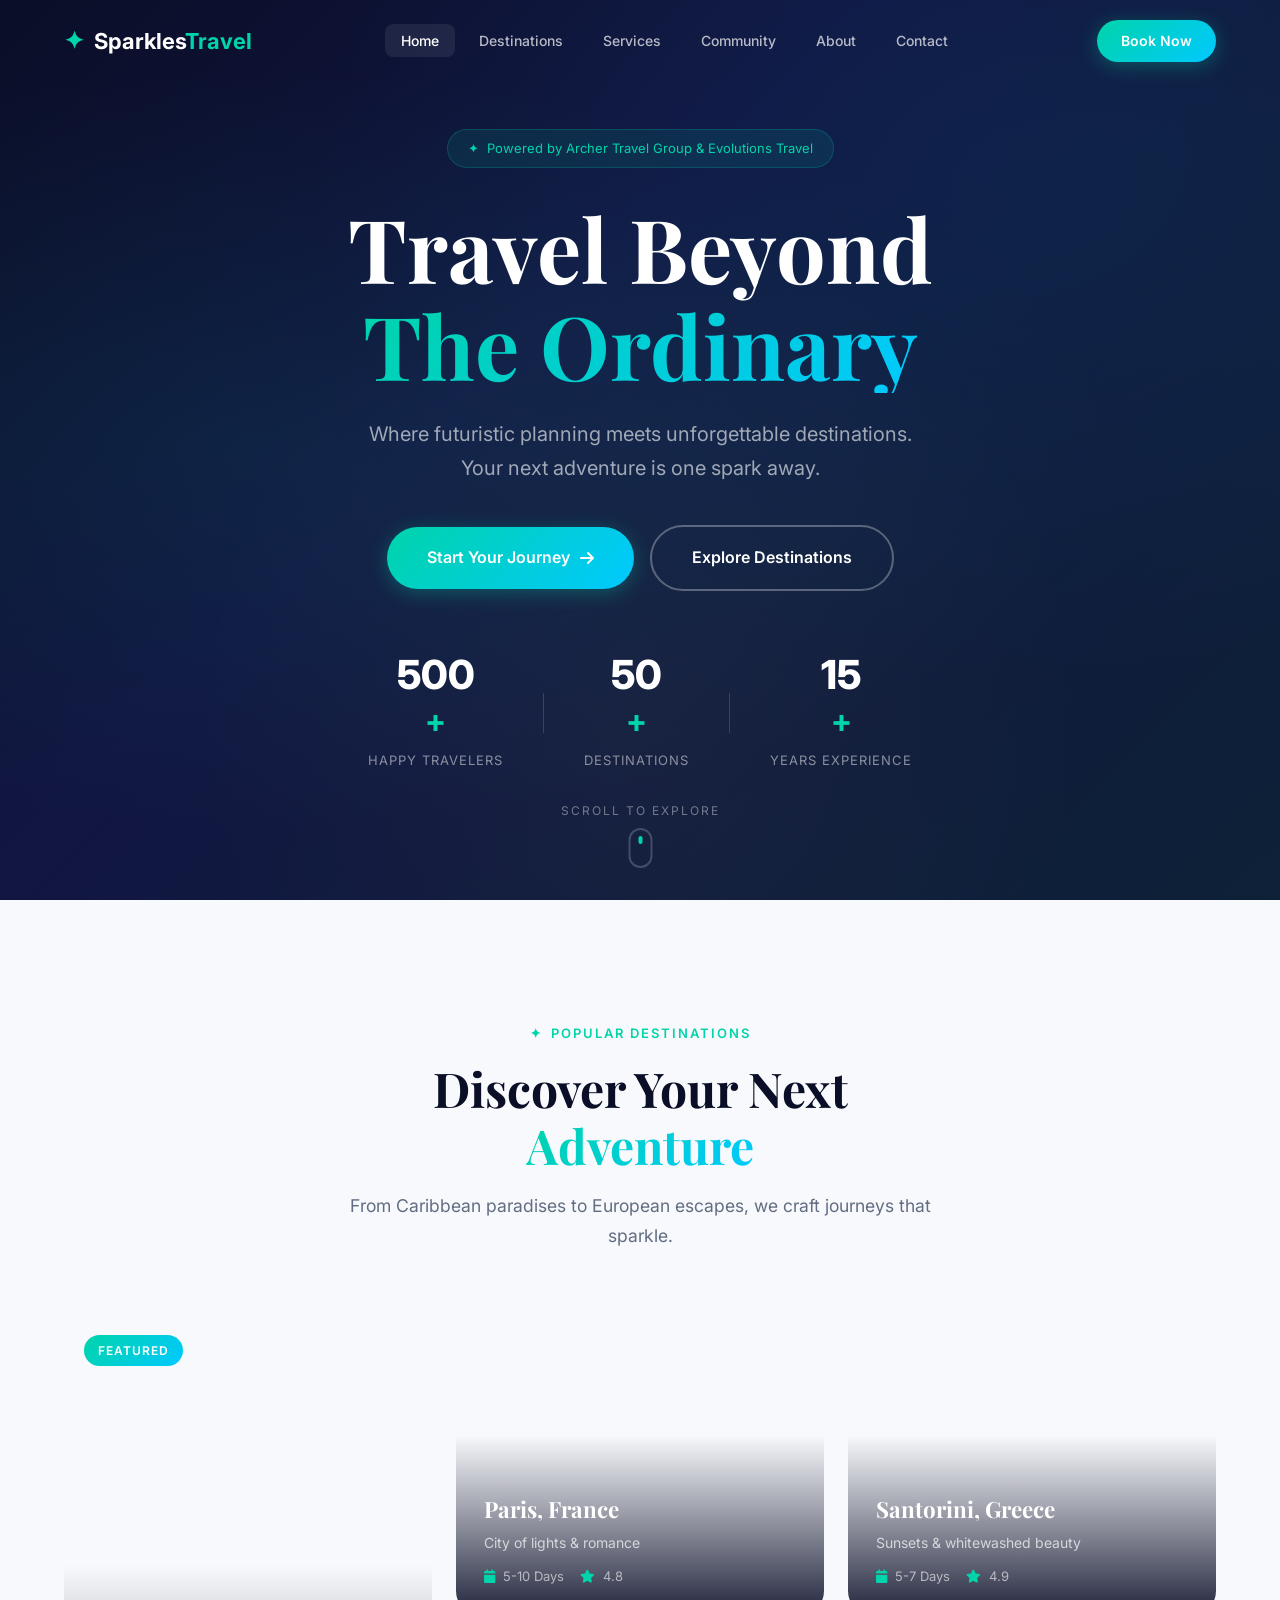
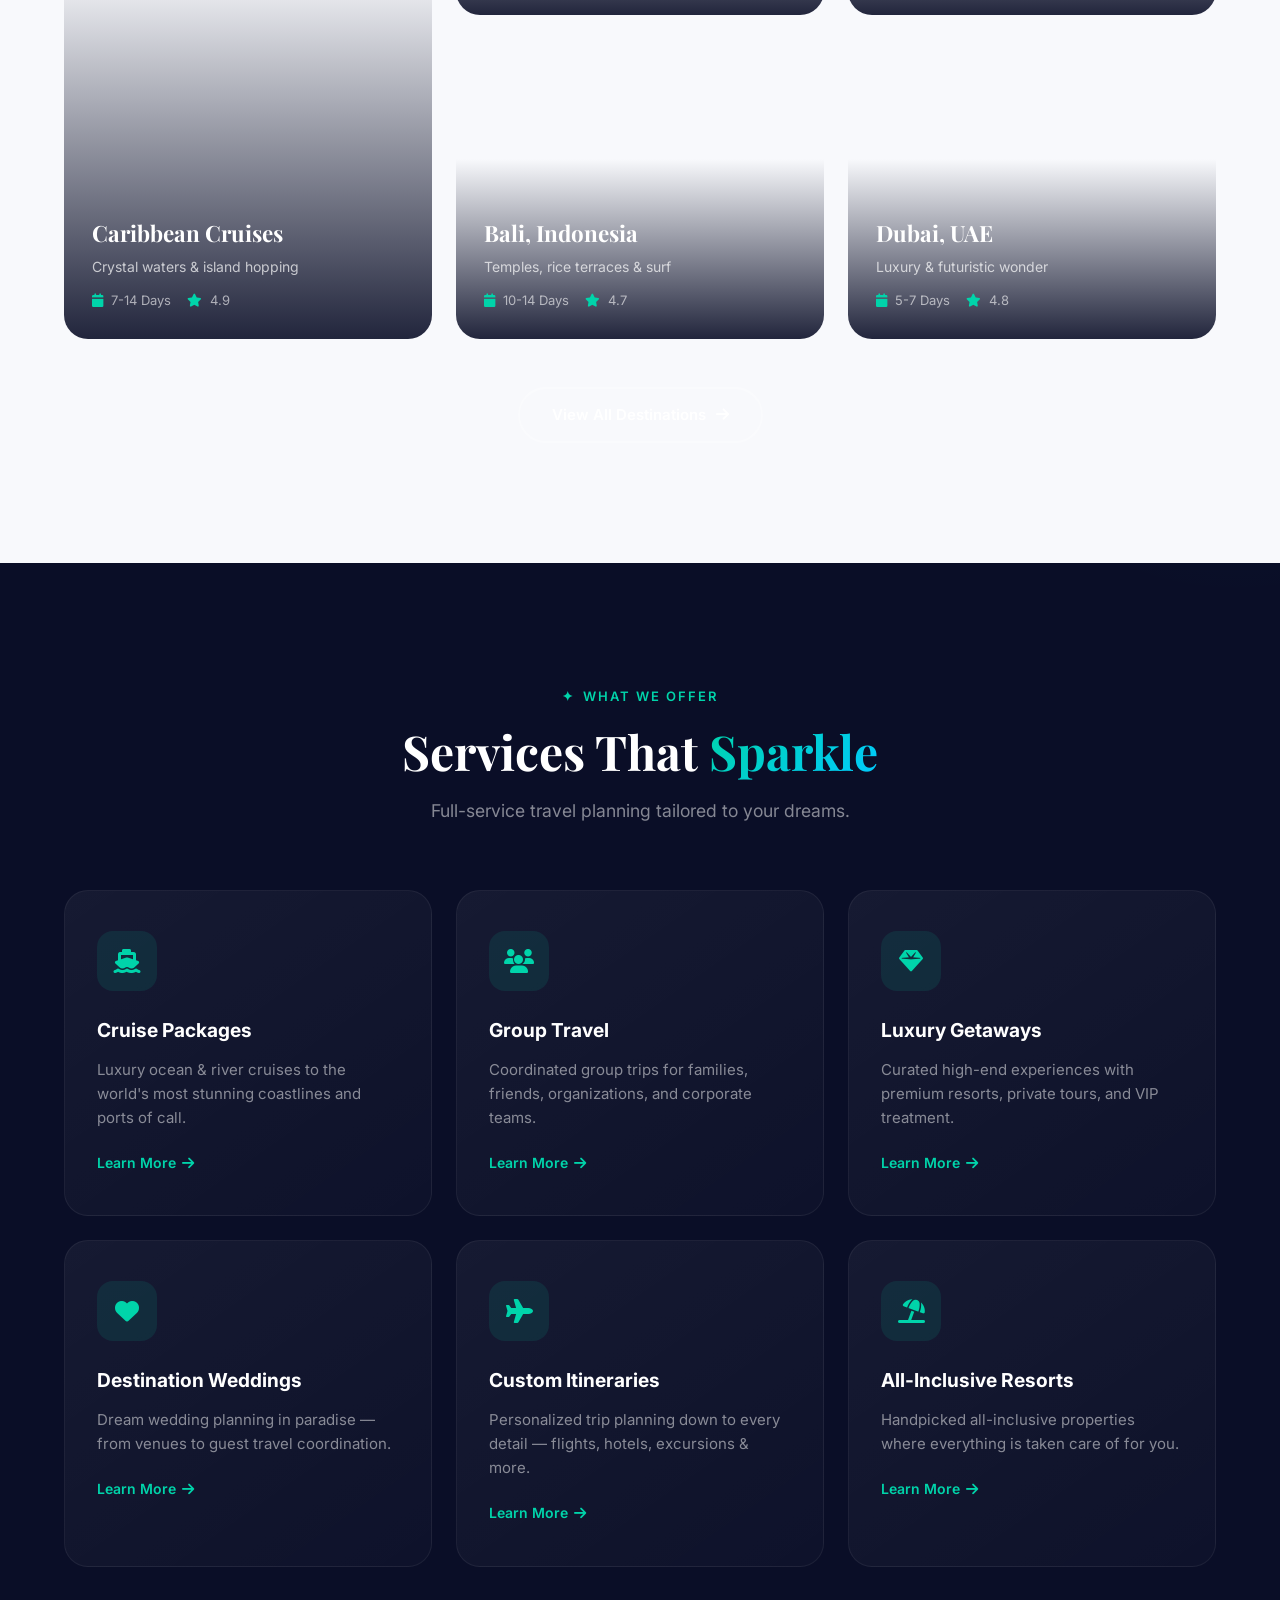
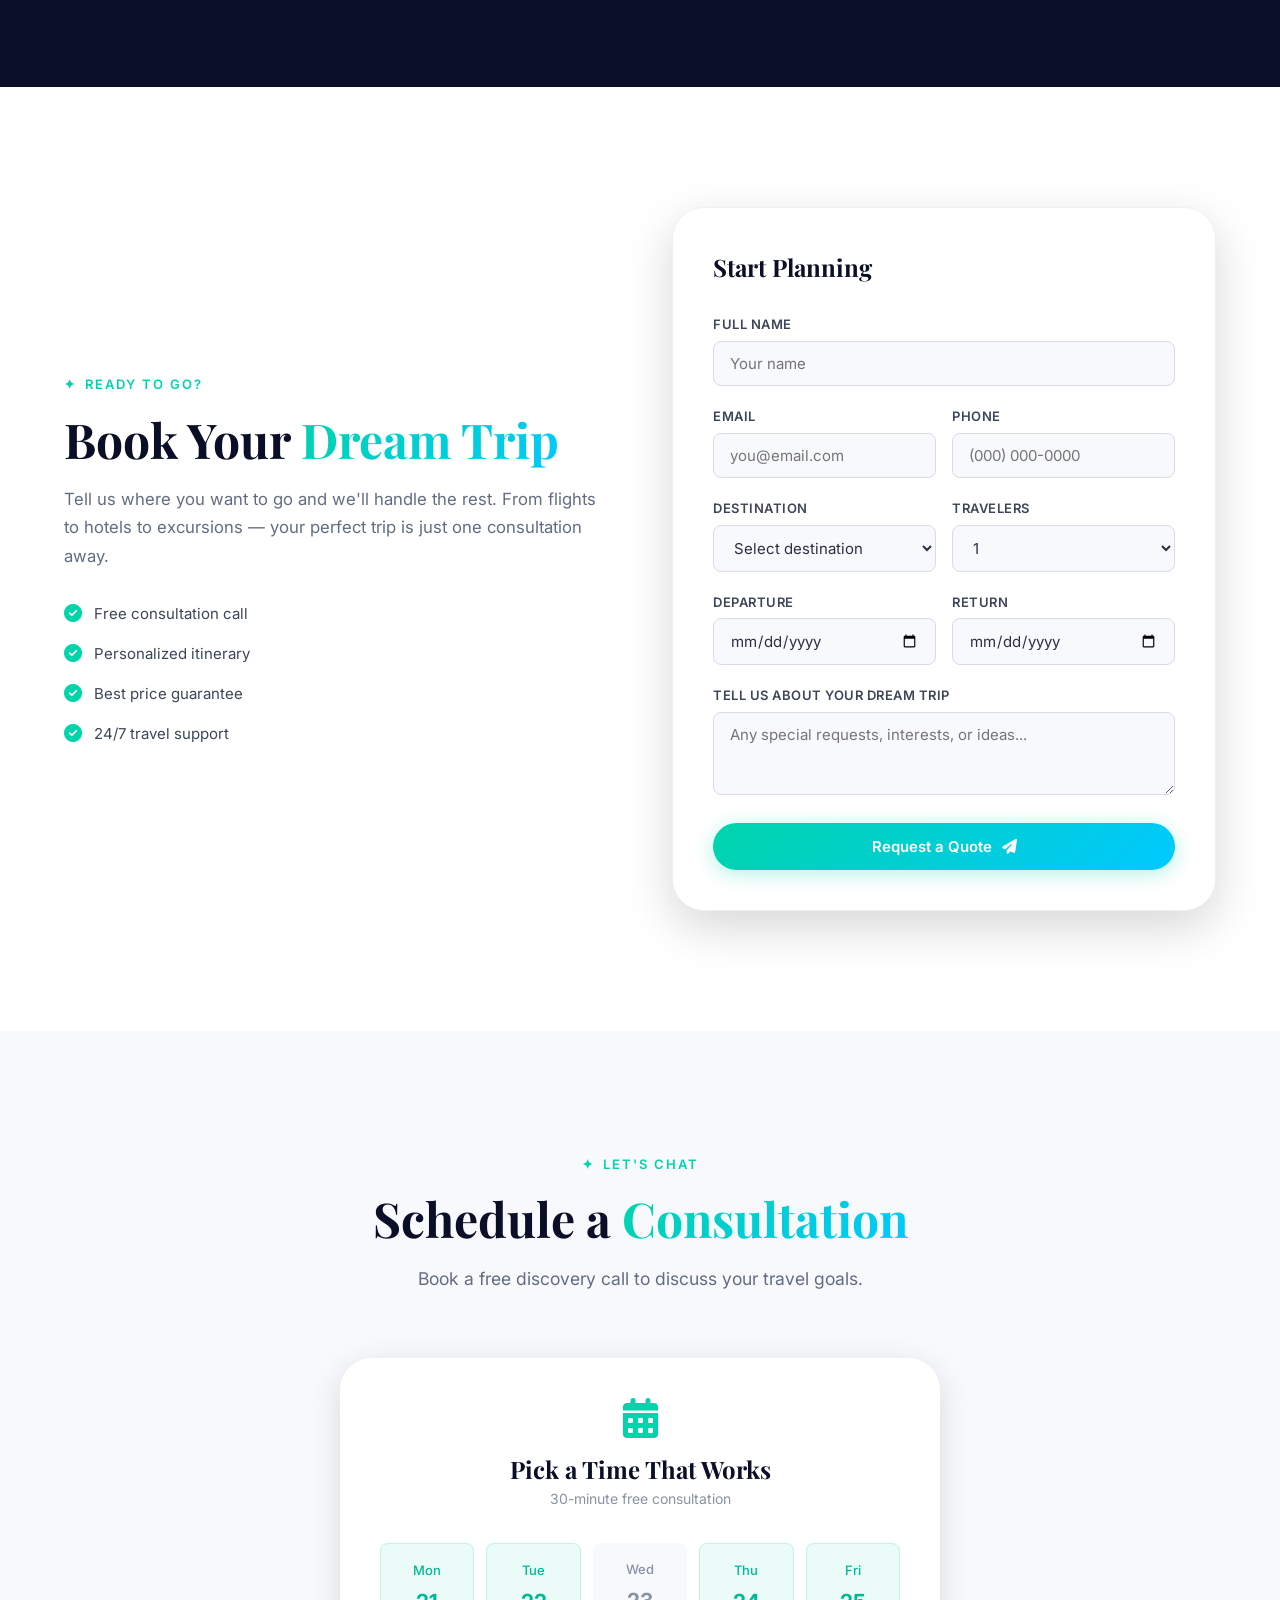
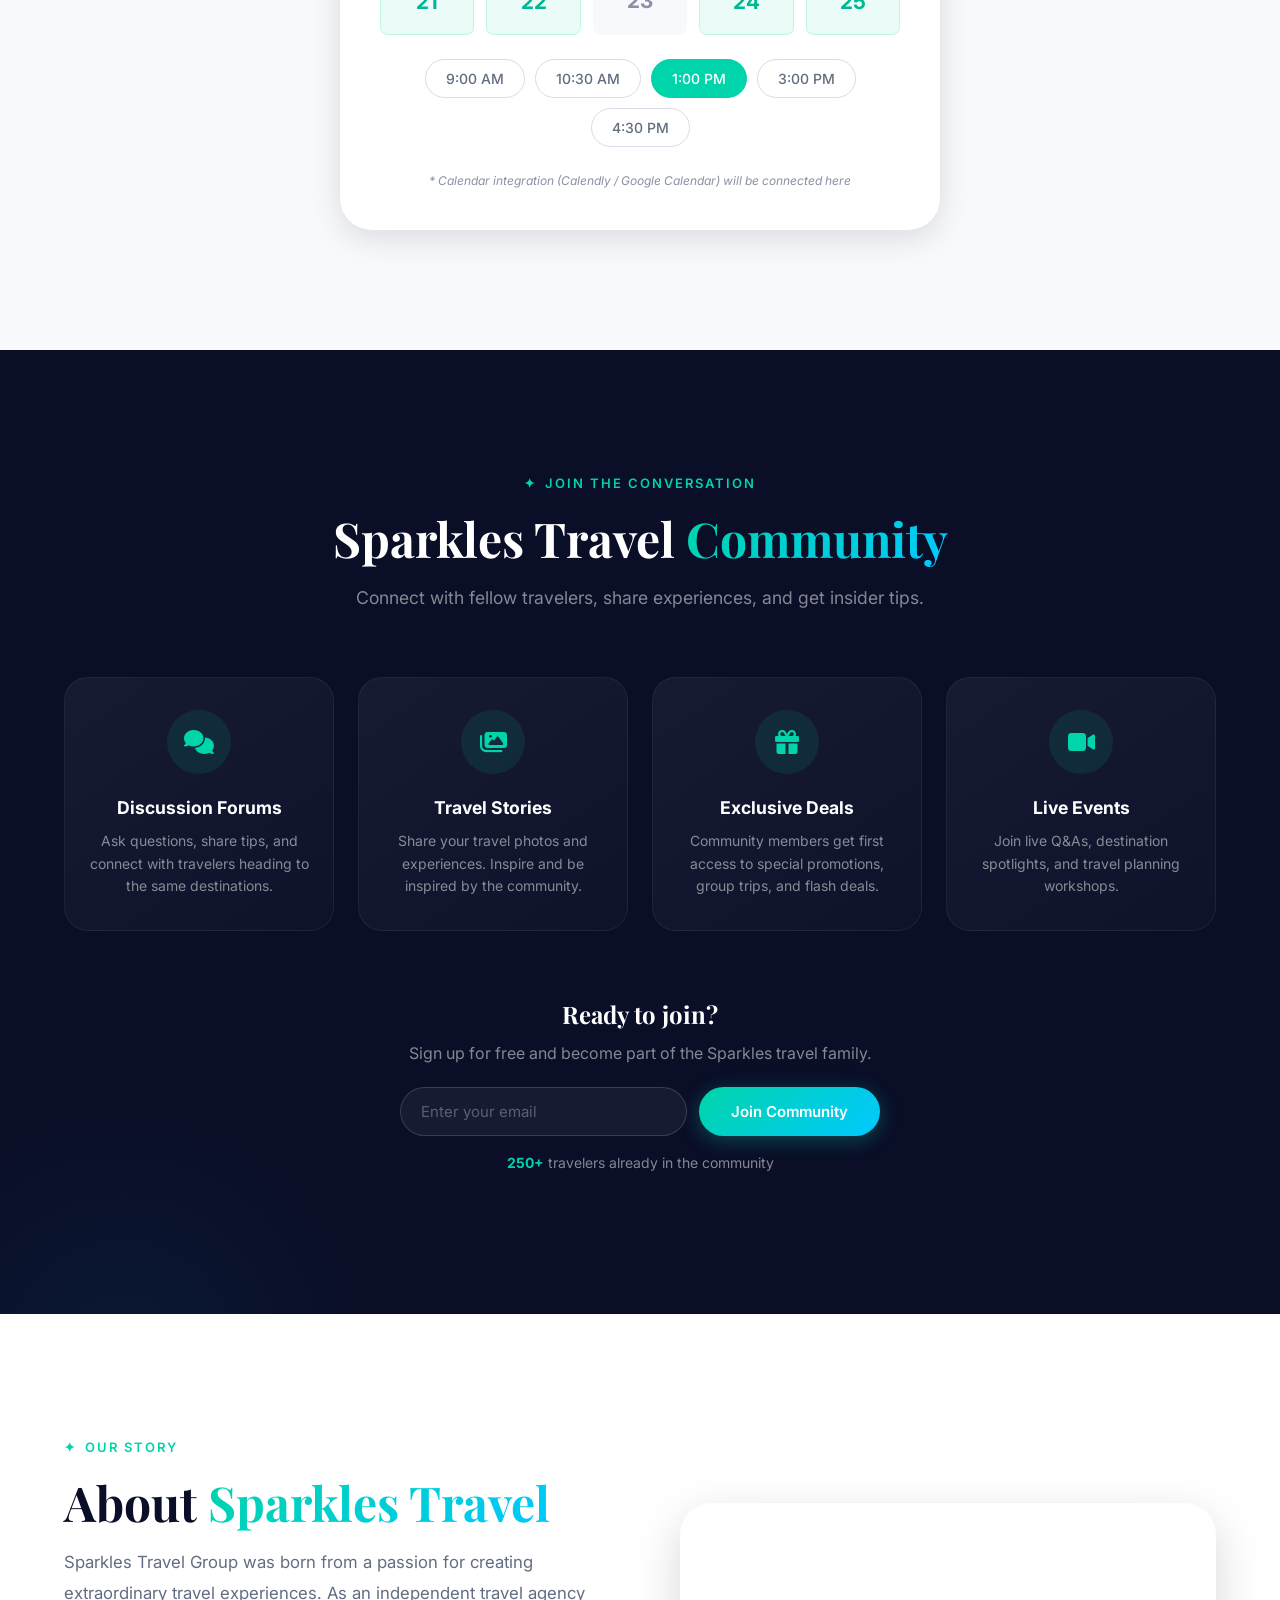
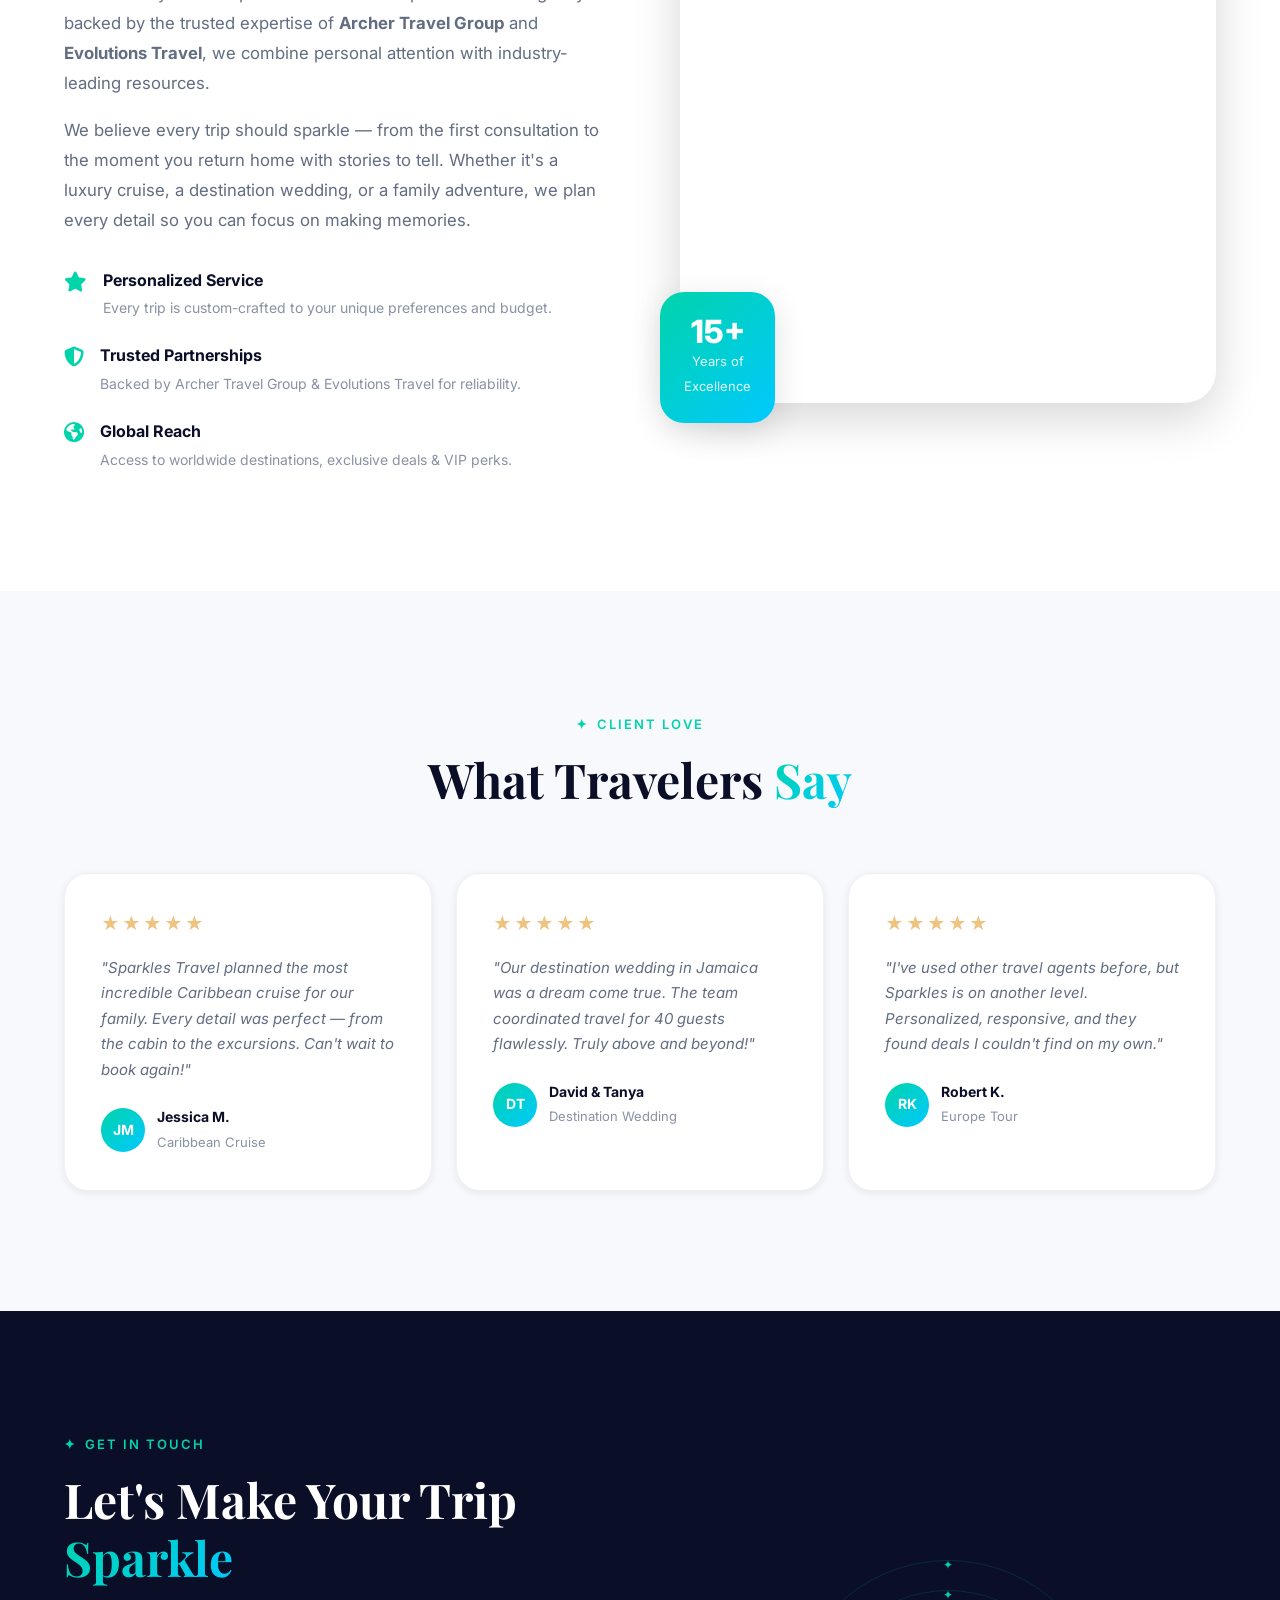
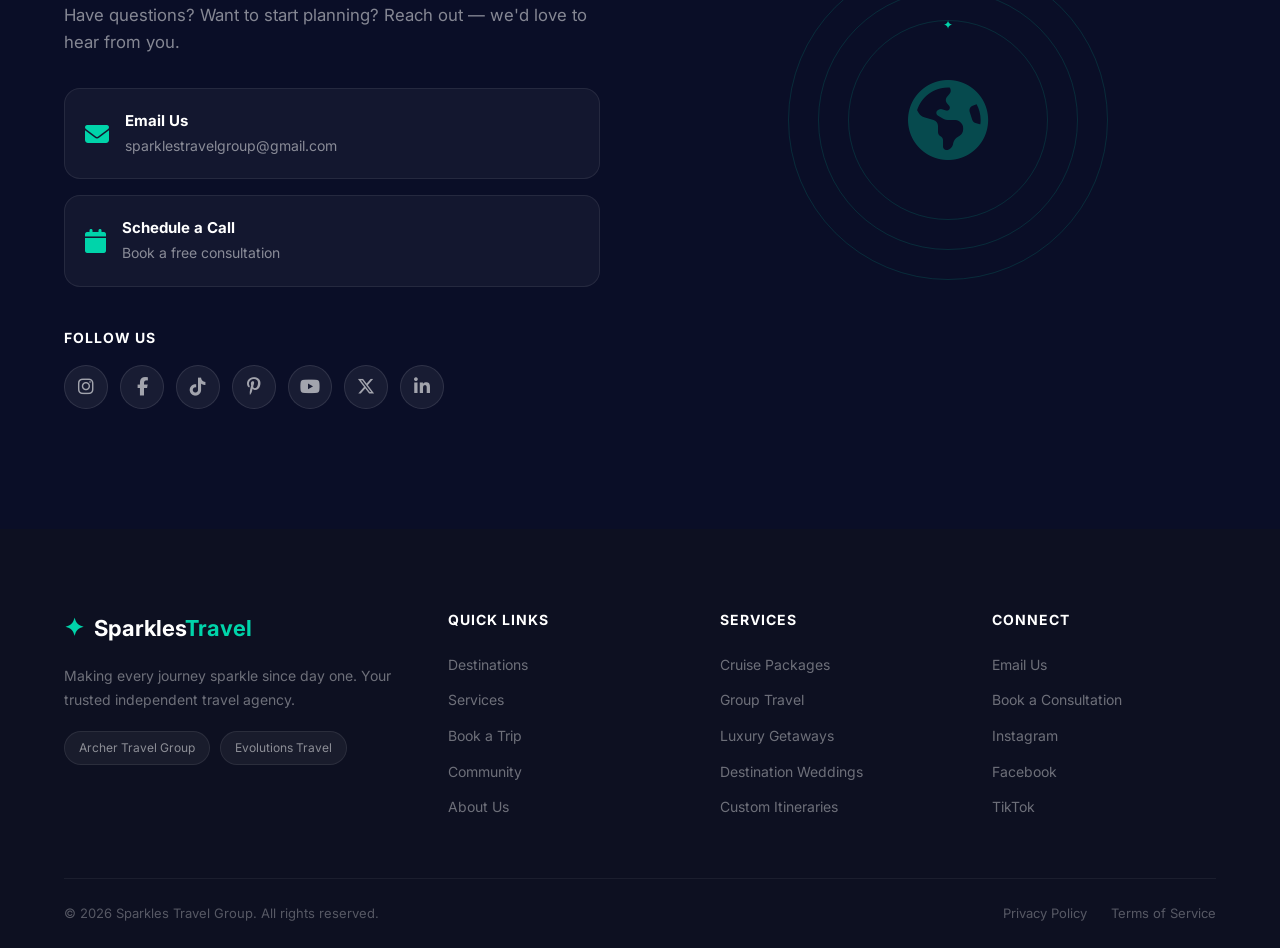
==== index.html @ d1f7c554 "Initial commit: Sparkles Travel Group website - Full custom single-page website (HTML/CSS/JS) - Hero" ====
<!DOCTYPE html>
<html lang="en">
<head>
    <meta charset="UTF-8">
    <meta name="viewport" content="width=device-width, initial-scale=1.0">
    <title>Sparkles Travel Group | Your Journey Starts Here</title>
    <link rel="preconnect" href="https://fonts.googleapis.com">
    <link rel="preconnect" href="https://fonts.gstatic.com" crossorigin>
    <link href="https://fonts.googleapis.com/css2?family=Inter:wght@300;400;500;600;700;800&family=Playfair+Display:wght@400;500;600;700&display=swap" rel="stylesheet">
    <link rel="stylesheet" href="https://cdnjs.cloudflare.com/ajax/libs/font-awesome/6.5.1/css/all.min.css">
    <link rel="stylesheet" href="css/style.css">
</head>
<body>
    <!-- Preloader -->
    <div id="preloader">
        <div class="loader">
            <div class="sparkle-loader"></div>
            <p>Sparkles Travel Group</p>
        </div>
    </div>

    <!-- Navigation -->
    <nav class="navbar" id="navbar">
        <div class="nav-container">
            <a href="#" class="nav-logo">
                <span class="logo-icon">✦</span>
                <span class="logo-text">Sparkles<span class="logo-accent">Travel</span></span>
            </a>
            <ul class="nav-menu" id="nav-menu">
                <li><a href="#home" class="nav-link active">Home</a></li>
                <li><a href="#destinations" class="nav-link">Destinations</a></li>
                <li><a href="#services" class="nav-link">Services</a></li>
                <li><a href="#community" class="nav-link">Community</a></li>
                <li><a href="#about" class="nav-link">About</a></li>
                <li><a href="#contact" class="nav-link">Contact</a></li>
            </ul>
            <div class="nav-actions">
                <a href="#book" class="btn btn-primary nav-cta">Book Now</a>
                <button class="nav-toggle" id="nav-toggle" aria-label="Toggle navigation">
                    <span></span><span></span><span></span>
                </button>
            </div>
        </div>
    </nav>

    <!-- Hero Section -->
    <section class="hero" id="home">
        <div class="hero-bg">
            <div class="hero-particles" id="particles"></div>
            <div class="hero-gradient"></div>
        </div>
        <div class="hero-content">
            <div class="hero-badge">
                <span class="sparkle-icon">✦</span>
                <span>Powered by Archer Travel Group & Evolutions Travel</span>
            </div>
            <h1 class="hero-title">
                <span class="title-line">Travel Beyond</span>
                <span class="title-line title-accent">The Ordinary</span>
            </h1>
            <p class="hero-subtitle">
                Where futuristic planning meets unforgettable destinations. 
                Your next adventure is one spark away.
            </p>
            <div class="hero-cta">
                <a href="#book" class="btn btn-primary btn-lg">
                    <span>Start Your Journey</span>
                    <i class="fas fa-arrow-right"></i>
                </a>
                <a href="#destinations" class="btn btn-outline btn-lg">
                    <span>Explore Destinations</span>
                </a>
            </div>
            <div class="hero-stats">
                <div class="stat">
                    <span class="stat-number" data-count="500">0</span><span class="stat-plus">+</span>
                    <span class="stat-label">Happy Travelers</span>
                </div>
                <div class="stat-divider"></div>
                <div class="stat">
                    <span class="stat-number" data-count="50">0</span><span class="stat-plus">+</span>
                    <span class="stat-label">Destinations</span>
                </div>
                <div class="stat-divider"></div>
                <div class="stat">
                    <span class="stat-number" data-count="15">0</span><span class="stat-plus">+</span>
                    <span class="stat-label">Years Experience</span>
                </div>
            </div>
        </div>
        <div class="hero-scroll">
            <a href="#destinations">
                <span>Scroll to explore</span>
                <div class="scroll-indicator"></div>
            </a>
        </div>
    </section>

    <!-- Destinations Section -->
    <section class="destinations" id="destinations">
        <div class="container">
            <div class="section-header">
                <span class="section-tag"><span class="sparkle-icon">✦</span> Popular Destinations</span>
                <h2 class="section-title">Discover Your Next <span class="text-gradient">Adventure</span></h2>
                <p class="section-desc">From Caribbean paradises to European escapes, we craft journeys that sparkle.</p>
            </div>
            <div class="destinations-grid">
                <div class="dest-card dest-featured">
                    <div class="dest-image" style="background-image: url('https://images.unsplash.com/photo-1580541631950-7282082b53ce?w=800&q=80')">
                        <div class="dest-overlay">
                            <span class="dest-tag">Featured</span>
                            <div class="dest-info">
                                <h3>Caribbean Cruises</h3>
                                <p>Crystal waters & island hopping</p>
                                <div class="dest-meta">
                                    <span><i class="fas fa-calendar"></i> 7-14 Days</span>
                                    <span><i class="fas fa-star"></i> 4.9</span>
                                </div>
                            </div>
                        </div>
                    </div>
                </div>
                <div class="dest-card">
                    <div class="dest-image" style="background-image: url('https://images.unsplash.com/photo-1499856871958-5b9627545d1a?w=600&q=80')">
                        <div class="dest-overlay">
                            <div class="dest-info">
                                <h3>Paris, France</h3>
                                <p>City of lights & romance</p>
                                <div class="dest-meta">
                                    <span><i class="fas fa-calendar"></i> 5-10 Days</span>
                                    <span><i class="fas fa-star"></i> 4.8</span>
                                </div>
                            </div>
                        </div>
                    </div>
                </div>
                <div class="dest-card">
                    <div class="dest-image" style="background-image: url('https://images.unsplash.com/photo-1518548419970-58e3b4079ab2?w=600&q=80')">
                        <div class="dest-overlay">
                            <div class="dest-info">
                                <h3>Santorini, Greece</h3>
                                <p>Sunsets & whitewashed beauty</p>
                                <div class="dest-meta">
                                    <span><i class="fas fa-calendar"></i> 5-7 Days</span>
                                    <span><i class="fas fa-star"></i> 4.9</span>
                                </div>
                            </div>
                        </div>
                    </div>
                </div>
                <div class="dest-card">
                    <div class="dest-image" style="background-image: url('https://images.unsplash.com/photo-1506929562872-bb421503ef21?w=600&q=80')">
                        <div class="dest-overlay">
                            <div class="dest-info">
                                <h3>Bali, Indonesia</h3>
                                <p>Temples, rice terraces & surf</p>
                                <div class="dest-meta">
                                    <span><i class="fas fa-calendar"></i> 10-14 Days</span>
                                    <span><i class="fas fa-star"></i> 4.7</span>
                                </div>
                            </div>
                        </div>
                    </div>
                </div>
                <div class="dest-card">
                    <div class="dest-image" style="background-image: url('https://images.unsplash.com/photo-1547995886-6dc09384c6e6?w=600&q=80')">
                        <div class="dest-overlay">
                            <div class="dest-info">
                                <h3>Dubai, UAE</h3>
                                <p>Luxury & futuristic wonder</p>
                                <div class="dest-meta">
                                    <span><i class="fas fa-calendar"></i> 5-7 Days</span>
                                    <span><i class="fas fa-star"></i> 4.8</span>
                                </div>
                            </div>
                        </div>
                    </div>
                </div>
            </div>
            <div class="section-cta">
                <a href="#" class="btn btn-outline">View All Destinations <i class="fas fa-arrow-right"></i></a>
            </div>
        </div>
    </section>

    <!-- Services Section -->
    <section class="services" id="services">
        <div class="container">
            <div class="section-header">
                <span class="section-tag"><span class="sparkle-icon">✦</span> What We Offer</span>
                <h2 class="section-title">Services That <span class="text-gradient">Sparkle</span></h2>
                <p class="section-desc">Full-service travel planning tailored to your dreams.</p>
            </div>
            <div class="services-grid">
                <div class="service-card">
                    <div class="service-icon">
                        <i class="fas fa-ship"></i>
                        <div class="icon-glow"></div>
                    </div>
                    <h3>Cruise Packages</h3>
                    <p>Luxury ocean & river cruises to the world's most stunning coastlines and ports of call.</p>
                    <a href="#" class="service-link">Learn More <i class="fas fa-arrow-right"></i></a>
                </div>
                <div class="service-card">
                    <div class="service-icon">
                        <i class="fas fa-users"></i>
                        <div class="icon-glow"></div>
                    </div>
                    <h3>Group Travel</h3>
                    <p>Coordinated group trips for families, friends, organizations, and corporate teams.</p>
                    <a href="#" class="service-link">Learn More <i class="fas fa-arrow-right"></i></a>
                </div>
                <div class="service-card">
                    <div class="service-icon">
                        <i class="fas fa-gem"></i>
                        <div class="icon-glow"></div>
                    </div>
                    <h3>Luxury Getaways</h3>
                    <p>Curated high-end experiences with premium resorts, private tours, and VIP treatment.</p>
                    <a href="#" class="service-link">Learn More <i class="fas fa-arrow-right"></i></a>
                </div>
                <div class="service-card">
                    <div class="service-icon">
                        <i class="fas fa-heart"></i>
                        <div class="icon-glow"></div>
                    </div>
                    <h3>Destination Weddings</h3>
                    <p>Dream wedding planning in paradise — from venues to guest travel coordination.</p>
                    <a href="#" class="service-link">Learn More <i class="fas fa-arrow-right"></i></a>
                </div>
                <div class="service-card">
                    <div class="service-icon">
                        <i class="fas fa-plane"></i>
                        <div class="icon-glow"></div>
                    </div>
                    <h3>Custom Itineraries</h3>
                    <p>Personalized trip planning down to every detail — flights, hotels, excursions & more.</p>
                    <a href="#" class="service-link">Learn More <i class="fas fa-arrow-right"></i></a>
                </div>
                <div class="service-card">
                    <div class="service-icon">
                        <i class="fas fa-umbrella-beach"></i>
                        <div class="icon-glow"></div>
                    </div>
                    <h3>All-Inclusive Resorts</h3>
                    <p>Handpicked all-inclusive properties where everything is taken care of for you.</p>
                    <a href="#" class="service-link">Learn More <i class="fas fa-arrow-right"></i></a>
                </div>
            </div>
        </div>
    </section>

    <!-- Booking Section -->
    <section class="booking" id="book">
        <div class="container">
            <div class="booking-wrapper">
                <div class="booking-info">
                    <span class="section-tag"><span class="sparkle-icon">✦</span> Ready to Go?</span>
                    <h2 class="section-title">Book Your <span class="text-gradient">Dream Trip</span></h2>
                    <p>Tell us where you want to go and we'll handle the rest. From flights to hotels to excursions — your perfect trip is just one consultation away.</p>
                    <div class="booking-features">
                        <div class="booking-feature">
                            <i class="fas fa-check-circle"></i>
                            <span>Free consultation call</span>
                        </div>
                        <div class="booking-feature">
                            <i class="fas fa-check-circle"></i>
                            <span>Personalized itinerary</span>
                        </div>
                        <div class="booking-feature">
                            <i class="fas fa-check-circle"></i>
                            <span>Best price guarantee</span>
                        </div>
                        <div class="booking-feature">
                            <i class="fas fa-check-circle"></i>
                            <span>24/7 travel support</span>
                        </div>
                    </div>
                </div>
                <div class="booking-form-wrapper">
                    <form class="booking-form" id="booking-form">
                        <h3>Start Planning</h3>
                        <div class="form-group">
                            <label for="name">Full Name</label>
                            <input type="text" id="name" placeholder="Your name" required>
                        </div>
                        <div class="form-row">
                            <div class="form-group">
                                <label for="email">Email</label>
                                <input type="email" id="email" placeholder="you@email.com" required>
                            </div>
                            <div class="form-group">
                                <label for="phone">Phone</label>
                                <input type="tel" id="phone" placeholder="(000) 000-0000">
                            </div>
                        </div>
                        <div class="form-row">
                            <div class="form-group">
                                <label for="destination">Destination</label>
                                <select id="destination">
                                    <option value="">Select destination</option>
                                    <option>Caribbean</option>
                                    <option>Europe</option>
                                    <option>Asia</option>
                                    <option>Africa</option>
                                    <option>South America</option>
                                    <option>Cruise</option>
                                    <option>Not sure yet</option>
                                </select>
                            </div>
                            <div class="form-group">
                                <label for="travelers">Travelers</label>
                                <select id="travelers">
                                    <option>1</option>
                                    <option>2</option>
                                    <option>3-5</option>
                                    <option>6-10</option>
                                    <option>10+</option>
                                </select>
                            </div>
                        </div>
                        <div class="form-row">
                            <div class="form-group">
                                <label for="depart">Departure</label>
                                <input type="date" id="depart">
                            </div>
                            <div class="form-group">
                                <label for="return">Return</label>
                                <input type="date" id="return">
                            </div>
                        </div>
                        <div class="form-group">
                            <label for="message">Tell us about your dream trip</label>
                            <textarea id="message" rows="3" placeholder="Any special requests, interests, or ideas..."></textarea>
                        </div>
                        <button type="submit" class="btn btn-primary btn-full">
                            <span>Request a Quote</span>
                            <i class="fas fa-paper-plane"></i>
                        </button>
                    </form>
                </div>
            </div>
        </div>
    </section>

    <!-- Schedule Appointment Section -->
    <section class="appointment" id="appointment">
        <div class="container">
            <div class="section-header">
                <span class="section-tag"><span class="sparkle-icon">✦</span> Let's Chat</span>
                <h2 class="section-title">Schedule a <span class="text-gradient">Consultation</span></h2>
                <p class="section-desc">Book a free discovery call to discuss your travel goals.</p>
            </div>
            <div class="calendar-placeholder">
                <div class="calendar-mock">
                    <div class="calendar-header-mock">
                        <i class="fas fa-calendar-alt"></i>
                        <h3>Pick a Time That Works</h3>
                        <p>30-minute free consultation</p>
                    </div>
                    <div class="calendar-grid-mock">
                        <div class="calendar-day available">Mon<br><span>21</span></div>
                        <div class="calendar-day available">Tue<br><span>22</span></div>
                        <div class="calendar-day">Wed<br><span>23</span></div>
                        <div class="calendar-day available">Thu<br><span>24</span></div>
                        <div class="calendar-day available">Fri<br><span>25</span></div>
                    </div>
                    <div class="calendar-times">
                        <button class="time-slot">9:00 AM</button>
                        <button class="time-slot">10:30 AM</button>
                        <button class="time-slot active">1:00 PM</button>
                        <button class="time-slot">3:00 PM</button>
                        <button class="time-slot">4:30 PM</button>
                    </div>
                    <p class="calendar-note">* Calendar integration (Calendly / Google Calendar) will be connected here</p>
                </div>
            </div>
        </div>
    </section>

    <!-- Community Section -->
    <section class="community" id="community">
        <div class="container">
            <div class="section-header">
                <span class="section-tag"><span class="sparkle-icon">✦</span> Join the Conversation</span>
                <h2 class="section-title">Sparkles Travel <span class="text-gradient">Community</span></h2>
                <p class="section-desc">Connect with fellow travelers, share experiences, and get insider tips.</p>
            </div>
            <div class="community-grid">
                <div class="community-feature">
                    <div class="community-icon"><i class="fas fa-comments"></i></div>
                    <h3>Discussion Forums</h3>
                    <p>Ask questions, share tips, and connect with travelers heading to the same destinations.</p>
                </div>
                <div class="community-feature">
                    <div class="community-icon"><i class="fas fa-images"></i></div>
                    <h3>Travel Stories</h3>
                    <p>Share your travel photos and experiences. Inspire and be inspired by the community.</p>
                </div>
                <div class="community-feature">
                    <div class="community-icon"><i class="fas fa-gift"></i></div>
                    <h3>Exclusive Deals</h3>
                    <p>Community members get first access to special promotions, group trips, and flash deals.</p>
                </div>
                <div class="community-feature">
                    <div class="community-icon"><i class="fas fa-video"></i></div>
                    <h3>Live Events</h3>
                    <p>Join live Q&As, destination spotlights, and travel planning workshops.</p>
                </div>
            </div>
            <div class="community-cta">
                <div class="community-signup">
                    <h3>Ready to join?</h3>
                    <p>Sign up for free and become part of the Sparkles travel family.</p>
                    <form class="community-form">
                        <input type="email" placeholder="Enter your email" required>
                        <button type="submit" class="btn btn-primary">Join Community</button>
                    </form>
                    <p class="community-count"><strong>250+</strong> travelers already in the community</p>
                </div>
            </div>
        </div>
    </section>

    <!-- About Section -->
    <section class="about" id="about">
        <div class="container">
            <div class="about-grid">
                <div class="about-content">
                    <span class="section-tag"><span class="sparkle-icon">✦</span> Our Story</span>
                    <h2 class="section-title">About <span class="text-gradient">Sparkles Travel</span></h2>
                    <p class="about-text">
                        Sparkles Travel Group was born from a passion for creating extraordinary travel experiences. 
                        As an independent travel agency backed by the trusted expertise of 
                        <strong>Archer Travel Group</strong> and <strong>Evolutions Travel</strong>, 
                        we combine personal attention with industry-leading resources.
                    </p>
                    <p class="about-text">
                        We believe every trip should sparkle — from the first consultation to the moment you return home 
                        with stories to tell. Whether it's a luxury cruise, a destination wedding, or a family adventure, 
                        we plan every detail so you can focus on making memories.
                    </p>
                    <div class="about-values">
                        <div class="value">
                            <i class="fas fa-star"></i>
                            <div>
                                <h4>Personalized Service</h4>
                                <p>Every trip is custom-crafted to your unique preferences and budget.</p>
                            </div>
                        </div>
                        <div class="value">
                            <i class="fas fa-shield-alt"></i>
                            <div>
                                <h4>Trusted Partnerships</h4>
                                <p>Backed by Archer Travel Group & Evolutions Travel for reliability.</p>
                            </div>
                        </div>
                        <div class="value">
                            <i class="fas fa-globe-americas"></i>
                            <div>
                                <h4>Global Reach</h4>
                                <p>Access to worldwide destinations, exclusive deals & VIP perks.</p>
                            </div>
                        </div>
                    </div>
                </div>
                <div class="about-image">
                    <div class="about-img-wrapper" style="background-image: url('https://images.unsplash.com/photo-1488646953014-85cb44e25828?w=600&q=80')"></div>
                    <div class="about-badge">
                        <span class="badge-number">15+</span>
                        <span class="badge-text">Years of<br>Excellence</span>
                    </div>
                </div>
            </div>
        </div>
    </section>

    <!-- Testimonials -->
    <section class="testimonials">
        <div class="container">
            <div class="section-header">
                <span class="section-tag"><span class="sparkle-icon">✦</span> Client Love</span>
                <h2 class="section-title">What Travelers <span class="text-gradient">Say</span></h2>
            </div>
            <div class="testimonials-grid">
                <div class="testimonial-card">
                    <div class="stars">★★★★★</div>
                    <p>"Sparkles Travel planned the most incredible Caribbean cruise for our family. Every detail was perfect — from the cabin to the excursions. Can't wait to book again!"</p>
                    <div class="testimonial-author">
                        <div class="author-avatar">JM</div>
                        <div>
                            <strong>Jessica M.</strong>
                            <span>Caribbean Cruise</span>
                        </div>
                    </div>
                </div>
                <div class="testimonial-card">
                    <div class="stars">★★★★★</div>
                    <p>"Our destination wedding in Jamaica was a dream come true. The team coordinated travel for 40 guests flawlessly. Truly above and beyond!"</p>
                    <div class="testimonial-author">
                        <div class="author-avatar">DT</div>
                        <div>
                            <strong>David & Tanya</strong>
                            <span>Destination Wedding</span>
                        </div>
                    </div>
                </div>
                <div class="testimonial-card">
                    <div class="stars">★★★★★</div>
                    <p>"I've used other travel agents before, but Sparkles is on another level. Personalized, responsive, and they found deals I couldn't find on my own."</p>
                    <div class="testimonial-author">
                        <div class="author-avatar">RK</div>
                        <div>
                            <strong>Robert K.</strong>
                            <span>Europe Tour</span>
                        </div>
                    </div>
                </div>
            </div>
        </div>
    </section>

    <!-- Contact Section -->
    <section class="contact" id="contact">
        <div class="container">
            <div class="contact-grid">
                <div class="contact-info">
                    <span class="section-tag"><span class="sparkle-icon">✦</span> Get in Touch</span>
                    <h2 class="section-title">Let's Make Your Trip <span class="text-gradient">Sparkle</span></h2>
                    <p>Have questions? Want to start planning? Reach out — we'd love to hear from you.</p>
                    <div class="contact-methods">
                        <a href="mailto:sparklestravelgroup@gmail.com" class="contact-method">
                            <i class="fas fa-envelope"></i>
                            <div>
                                <strong>Email Us</strong>
                                <span>sparklestravelgroup@gmail.com</span>
                            </div>
                        </a>
                        <a href="#appointment" class="contact-method">
                            <i class="fas fa-calendar"></i>
                            <div>
                                <strong>Schedule a Call</strong>
                                <span>Book a free consultation</span>
                            </div>
                        </a>
                    </div>
                    <div class="social-links">
                        <h4>Follow Us</h4>
                        <div class="social-icons">
                            <a href="#" class="social-icon" aria-label="Instagram"><i class="fab fa-instagram"></i></a>
                            <a href="#" class="social-icon" aria-label="Facebook"><i class="fab fa-facebook-f"></i></a>
                            <a href="#" class="social-icon" aria-label="TikTok"><i class="fab fa-tiktok"></i></a>
                            <a href="#" class="social-icon" aria-label="Pinterest"><i class="fab fa-pinterest-p"></i></a>
                            <a href="#" class="social-icon" aria-label="YouTube"><i class="fab fa-youtube"></i></a>
                            <a href="#" class="social-icon" aria-label="X/Twitter"><i class="fab fa-x-twitter"></i></a>
                            <a href="#" class="social-icon" aria-label="LinkedIn"><i class="fab fa-linkedin-in"></i></a>
                        </div>
                    </div>
                </div>
                <div class="contact-visual">
                    <div class="globe-animation">
                        <i class="fas fa-globe-americas"></i>
                        <div class="orbit orbit-1"></div>
                        <div class="orbit orbit-2"></div>
                        <div class="orbit orbit-3"></div>
                    </div>
                </div>
            </div>
        </div>
    </section>

    <!-- Footer -->
    <footer class="footer">
        <div class="container">
            <div class="footer-grid">
                <div class="footer-brand">
                    <a href="#" class="nav-logo">
                        <span class="logo-icon">✦</span>
                        <span class="logo-text">Sparkles<span class="logo-accent">Travel</span></span>
                    </a>
                    <p>Making every journey sparkle since day one. Your trusted independent travel agency.</p>
                    <div class="footer-badges">
                        <span class="footer-badge">Archer Travel Group</span>
                        <span class="footer-badge">Evolutions Travel</span>
                    </div>
                </div>
                <div class="footer-links">
                    <h4>Quick Links</h4>
                    <ul>
                        <li><a href="#destinations">Destinations</a></li>
                        <li><a href="#services">Services</a></li>
                        <li><a href="#book">Book a Trip</a></li>
                        <li><a href="#community">Community</a></li>
                        <li><a href="#about">About Us</a></li>
                    </ul>
                </div>
                <div class="footer-links">
                    <h4>Services</h4>
                    <ul>
                        <li><a href="#">Cruise Packages</a></li>
                        <li><a href="#">Group Travel</a></li>
                        <li><a href="#">Luxury Getaways</a></li>
                        <li><a href="#">Destination Weddings</a></li>
                        <li><a href="#">Custom Itineraries</a></li>
                    </ul>
                </div>
                <div class="footer-links">
                    <h4>Connect</h4>
                    <ul>
                        <li><a href="mailto:sparklestravelgroup@gmail.com">Email Us</a></li>
                        <li><a href="#appointment">Book a Consultation</a></li>
                        <li><a href="#">Instagram</a></li>
                        <li><a href="#">Facebook</a></li>
                        <li><a href="#">TikTok</a></li>
                    </ul>
                </div>
            </div>
            <div class="footer-bottom">
                <p>&copy; 2026 Sparkles Travel Group. All rights reserved.</p>
                <div class="footer-legal">
                    <a href="#">Privacy Policy</a>
                    <a href="#">Terms of Service</a>
                </div>
            </div>
        </div>
    </footer>

    <script src="js/main.js"></script>
</body>
</html>
---- css/style.css ----
/* ============================================
   SPARKLES TRAVEL GROUP - MAIN STYLESHEET
   Modern • Sleek • Futuristic • Travel Vibes
   ============================================ */

/* ---------- CSS Variables / Design Tokens ---------- */
:root {
    /* Primary palette */
    --navy: #0a0e27;
    --navy-light: #111642;
    --teal: #00d4aa;
    --teal-dark: #00b894;
    --cyan: #00c9ff;
    --gold: #f0c27f;
    --gold-light: #ffd89b;
    --rose: #fc5c7d;
    
    /* Neutrals */
    --white: #ffffff;
    --gray-50: #f8f9fc;
    --gray-100: #eef1f6;
    --gray-200: #d8dce6;
    --gray-300: #b0b8c9;
    --gray-400: #8892a4;
    --gray-500: #626d82;
    --gray-600: #3d4559;
    --gray-700: #2a3042;
    --gray-800: #1a1f33;
    --gray-900: #0d1021;
    
    /* Gradients */
    --gradient-primary: linear-gradient(135deg, var(--teal), var(--cyan));
    --gradient-warm: linear-gradient(135deg, var(--gold), var(--rose));
    --gradient-dark: linear-gradient(180deg, var(--navy), var(--gray-900));
    --gradient-hero: linear-gradient(135deg, #0a0e27 0%, #111642 40%, #0d2137 100%);
    --gradient-card: linear-gradient(145deg, rgba(255,255,255,0.05), rgba(255,255,255,0.02));
    
    /* Typography */
    --font-primary: 'Inter', -apple-system, BlinkMacSystemFont, sans-serif;
    --font-display: 'Playfair Display', Georgia, serif;
    
    /* Spacing */
    --section-padding: 120px 0;
    --container-max: 1200px;
    
    /* Effects */
    --shadow-sm: 0 2px 8px rgba(0,0,0,0.08);
    --shadow-md: 0 8px 32px rgba(0,0,0,0.12);
    --shadow-lg: 0 16px 48px rgba(0,0,0,0.16);
    --shadow-glow: 0 0 40px rgba(0, 212, 170, 0.15);
    --radius-sm: 8px;
    --radius-md: 16px;
    --radius-lg: 24px;
    --radius-xl: 32px;
    --transition: all 0.3s cubic-bezier(0.4, 0, 0.2, 1);
}

/* ---------- Reset & Base ---------- */
*, *::before, *::after {
    margin: 0;
    padding: 0;
    box-sizing: border-box;
}

html {
    scroll-behavior: smooth;
    font-size: 16px;
}

body {
    font-family: var(--font-primary);
    color: var(--gray-700);
    background: var(--white);
    line-height: 1.6;
    overflow-x: hidden;
    -webkit-font-smoothing: antialiased;
}

a {
    text-decoration: none;
    color: inherit;
    transition: var(--transition);
}

img {
    max-width: 100%;
    height: auto;
}

.container {
    max-width: var(--container-max);
    margin: 0 auto;
    padding: 0 24px;
}

/* ---------- Preloader ---------- */
#preloader {
    position: fixed;
    top: 0;
    left: 0;
    width: 100%;
    height: 100%;
    background: var(--navy);
    display: flex;
    align-items: center;
    justify-content: center;
    z-index: 10000;
    transition: opacity 0.5s, visibility 0.5s;
}

#preloader.hidden {
    opacity: 0;
    visibility: hidden;
}

.loader {
    text-align: center;
    color: var(--white);
}

.sparkle-loader {
    width: 40px;
    height: 40px;
    margin: 0 auto 16px;
    border: 3px solid rgba(0, 212, 170, 0.2);
    border-top-color: var(--teal);
    border-radius: 50%;
    animation: spin 0.8s linear infinite;
}

.loader p {
    font-size: 14px;
    letter-spacing: 3px;
    text-transform: uppercase;
    opacity: 0.7;
}

@keyframes spin {
    to { transform: rotate(360deg); }
}

/* ---------- Utility Classes ---------- */
.text-gradient {
    background: var(--gradient-primary);
    -webkit-background-clip: text;
    -webkit-text-fill-color: transparent;
    background-clip: text;
}

.sparkle-icon {
    color: var(--teal);
    font-style: normal;
}

.section-header {
    text-align: center;
    max-width: 640px;
    margin: 0 auto 64px;
}

.section-tag {
    display: inline-flex;
    align-items: center;
    gap: 8px;
    font-size: 13px;
    font-weight: 600;
    text-transform: uppercase;
    letter-spacing: 2px;
    color: var(--teal);
    margin-bottom: 16px;
}

.section-title {
    font-family: var(--font-display);
    font-size: clamp(2rem, 4vw, 3rem);
    font-weight: 700;
    color: var(--navy);
    line-height: 1.2;
    margin-bottom: 16px;
}

.section-desc {
    font-size: 1.1rem;
    color: var(--gray-500);
    line-height: 1.7;
}

.section-cta {
    text-align: center;
    margin-top: 48px;
}

/* ---------- Buttons ---------- */
.btn {
    display: inline-flex;
    align-items: center;
    gap: 10px;
    padding: 14px 32px;
    font-family: var(--font-primary);
    font-size: 15px;
    font-weight: 600;
    border-radius: 50px;
    border: none;
    cursor: pointer;
    transition: var(--transition);
    text-decoration: none;
}

.btn-primary {
    background: var(--gradient-primary);
    color: var(--white);
    box-shadow: 0 4px 20px rgba(0, 212, 170, 0.3);
}

.btn-primary:hover {
    transform: translateY(-2px);
    box-shadow: 0 8px 30px rgba(0, 212, 170, 0.4);
}

.btn-outline {
    background: transparent;
    color: var(--white);
    border: 2px solid rgba(255,255,255,0.3);
}

.btn-outline:hover {
    background: rgba(255,255,255,0.1);
    border-color: rgba(255,255,255,0.6);
}

.btn-lg {
    padding: 18px 40px;
    font-size: 16px;
}

.btn-full {
    width: 100%;
    justify-content: center;
}

/* ---------- Navigation ---------- */
.navbar {
    position: fixed;
    top: 0;
    left: 0;
    width: 100%;
    z-index: 1000;
    padding: 20px 0;
    transition: var(--transition);
}

.navbar.scrolled {
    background: rgba(10, 14, 39, 0.95);
    backdrop-filter: blur(20px);
    padding: 12px 0;
    box-shadow: 0 4px 30px rgba(0,0,0,0.3);
}

.nav-container {
    max-width: var(--container-max);
    margin: 0 auto;
    padding: 0 24px;
    display: flex;
    align-items: center;
    justify-content: space-between;
}

.nav-logo {
    display: flex;
    align-items: center;
    gap: 10px;
    font-size: 22px;
    font-weight: 700;
    color: var(--white);
}

.logo-icon {
    font-size: 24px;
    color: var(--teal);
    animation: sparkle-pulse 2s ease-in-out infinite;
}

@keyframes sparkle-pulse {
    0%, 100% { opacity: 1; transform: scale(1); }
    50% { opacity: 0.7; transform: scale(1.1); }
}

.logo-accent {
    color: var(--teal);
}

.nav-menu {
    display: flex;
    align-items: center;
    list-style: none;
    gap: 8px;
}

.nav-link {
    padding: 8px 16px;
    font-size: 14px;
    font-weight: 500;
    color: rgba(255,255,255,0.7);
    border-radius: 8px;
    transition: var(--transition);
}

.nav-link:hover,
.nav-link.active {
    color: var(--white);
    background: rgba(255,255,255,0.08);
}

.nav-actions {
    display: flex;
    align-items: center;
    gap: 16px;
}

.nav-cta {
    padding: 10px 24px;
    font-size: 14px;
}

.nav-toggle {
    display: none;
    flex-direction: column;
    gap: 5px;
    background: none;
    border: none;
    cursor: pointer;
    padding: 4px;
}

.nav-toggle span {
    width: 24px;
    height: 2px;
    background: var(--white);
    border-radius: 2px;
    transition: var(--transition);
}

/* ---------- Hero Section ---------- */
.hero {
    position: relative;
    min-height: 100vh;
    display: flex;
    align-items: center;
    justify-content: center;
    overflow: hidden;
}

.hero-bg {
    position: absolute;
    inset: 0;
    background: var(--gradient-hero);
}

.hero-gradient {
    position: absolute;
    inset: 0;
    background: 
        radial-gradient(ellipse at 20% 50%, rgba(0, 212, 170, 0.08) 0%, transparent 60%),
        radial-gradient(ellipse at 80% 20%, rgba(0, 201, 255, 0.06) 0%, transparent 50%),
        radial-gradient(ellipse at 50% 80%, rgba(240, 194, 127, 0.04) 0%, transparent 50%);
}

.hero-particles {
    position: absolute;
    inset: 0;
}

.particle {
    position: absolute;
    width: 3px;
    height: 3px;
    background: var(--teal);
    border-radius: 50%;
    opacity: 0;
    animation: float-particle 6s ease-in-out infinite;
}

@keyframes float-particle {
    0% { opacity: 0; transform: translateY(0) scale(0); }
    20% { opacity: 0.8; transform: scale(1); }
    80% { opacity: 0.3; }
    100% { opacity: 0; transform: translateY(-200px) scale(0); }
}

.hero-content {
    position: relative;
    z-index: 2;
    text-align: center;
    max-width: 860px;
    padding: 0 24px;
}

.hero-badge {
    display: inline-flex;
    align-items: center;
    gap: 8px;
    padding: 8px 20px;
    background: rgba(0, 212, 170, 0.1);
    border: 1px solid rgba(0, 212, 170, 0.2);
    border-radius: 50px;
    font-size: 13px;
    color: var(--teal);
    margin-bottom: 32px;
    backdrop-filter: blur(10px);
}

.hero-title {
    font-family: var(--font-display);
    font-size: clamp(3rem, 7vw, 5.5rem);
    font-weight: 700;
    color: var(--white);
    line-height: 1.1;
    margin-bottom: 24px;
}

.title-line {
    display: block;
}

.title-accent {
    background: var(--gradient-primary);
    -webkit-background-clip: text;
    -webkit-text-fill-color: transparent;
    background-clip: text;
}

.hero-subtitle {
    font-size: clamp(1.05rem, 2vw, 1.25rem);
    color: rgba(255,255,255,0.6);
    max-width: 560px;
    margin: 0 auto 40px;
    line-height: 1.7;
}

.hero-cta {
    display: flex;
    align-items: center;
    justify-content: center;
    gap: 16px;
    margin-bottom: 64px;
    flex-wrap: wrap;
}

.hero-stats {
    display: flex;
    align-items: center;
    justify-content: center;
    gap: 40px;
    flex-wrap: wrap;
}

.stat {
    text-align: center;
}

.stat-number {
    display: block;
    font-size: 2.5rem;
    font-weight: 800;
    color: var(--white);
    line-height: 1;
}

.stat-plus {
    font-size: 2rem;
    font-weight: 700;
    color: var(--teal);
}

.stat-label {
    font-size: 13px;
    color: rgba(255,255,255,0.5);
    text-transform: uppercase;
    letter-spacing: 1px;
    margin-top: 4px;
    display: block;
}

.stat-divider {
    width: 1px;
    height: 40px;
    background: rgba(255,255,255,0.15);
}

.hero-scroll {
    position: absolute;
    bottom: 32px;
    left: 50%;
    transform: translateX(-50%);
    z-index: 2;
}

.hero-scroll a {
    display: flex;
    flex-direction: column;
    align-items: center;
    gap: 8px;
    color: rgba(255,255,255,0.4);
    font-size: 12px;
    letter-spacing: 2px;
    text-transform: uppercase;
}

.scroll-indicator {
    width: 24px;
    height: 40px;
    border: 2px solid rgba(255,255,255,0.2);
    border-radius: 12px;
    position: relative;
}

.scroll-indicator::after {
    content: '';
    position: absolute;
    top: 6px;
    left: 50%;
    transform: translateX(-50%);
    width: 4px;
    height: 8px;
    background: var(--teal);
    border-radius: 2px;
    animation: scroll-bounce 1.5s ease-in-out infinite;
}

@keyframes scroll-bounce {
    0%, 100% { transform: translateX(-50%) translateY(0); opacity: 1; }
    50% { transform: translateX(-50%) translateY(12px); opacity: 0.3; }
}

/* ---------- Destinations Section ---------- */
.destinations {
    padding: var(--section-padding);
    background: var(--gray-50);
}

.destinations-grid {
    display: grid;
    grid-template-columns: repeat(3, 1fr);
    grid-template-rows: auto auto;
    gap: 24px;
}

.dest-card {
    border-radius: var(--radius-lg);
    overflow: hidden;
    position: relative;
    cursor: pointer;
    transition: var(--transition);
}

.dest-card:hover {
    transform: translateY(-8px);
    box-shadow: var(--shadow-lg);
}

.dest-featured {
    grid-column: 1 / 2;
    grid-row: 1 / 3;
}

.dest-image {
    width: 100%;
    height: 100%;
    min-height: 300px;
    background-size: cover;
    background-position: center;
    position: relative;
}

.dest-featured .dest-image {
    min-height: 100%;
}

.dest-overlay {
    position: absolute;
    inset: 0;
    background: linear-gradient(180deg, transparent 40%, rgba(10, 14, 39, 0.9) 100%);
    display: flex;
    flex-direction: column;
    justify-content: flex-end;
    padding: 28px;
}

.dest-tag {
    position: absolute;
    top: 20px;
    left: 20px;
    padding: 6px 14px;
    background: var(--gradient-primary);
    color: var(--white);
    font-size: 12px;
    font-weight: 600;
    border-radius: 50px;
    text-transform: uppercase;
    letter-spacing: 1px;
}

.dest-info h3 {
    font-family: var(--font-display);
    font-size: 1.4rem;
    color: var(--white);
    margin-bottom: 4px;
}

.dest-info p {
    font-size: 14px;
    color: rgba(255,255,255,0.7);
    margin-bottom: 12px;
}

.dest-meta {
    display: flex;
    gap: 16px;
    font-size: 13px;
    color: rgba(255,255,255,0.6);
}

.dest-meta i {
    color: var(--teal);
    margin-right: 4px;
}

/* ---------- Services Section ---------- */
.services {
    padding: var(--section-padding);
    background: var(--navy);
    position: relative;
    overflow: hidden;
}

.services::before {
    content: '';
    position: absolute;
    top: -50%;
    right: -20%;
    width: 600px;
    height: 600px;
    background: radial-gradient(circle, rgba(0, 212, 170, 0.06) 0%, transparent 70%);
    border-radius: 50%;
}

.services .section-title {
    color: var(--white);
}

.services .section-desc {
    color: rgba(255,255,255,0.5);
}

.services-grid {
    display: grid;
    grid-template-columns: repeat(3, 1fr);
    gap: 24px;
}

.service-card {
    padding: 40px 32px;
    background: var(--gradient-card);
    border: 1px solid rgba(255,255,255,0.06);
    border-radius: var(--radius-lg);
    transition: var(--transition);
    position: relative;
    overflow: hidden;
}

.service-card:hover {
    border-color: rgba(0, 212, 170, 0.2);
    transform: translateY(-4px);
    box-shadow: var(--shadow-glow);
}

.service-icon {
    width: 60px;
    height: 60px;
    display: flex;
    align-items: center;
    justify-content: center;
    background: rgba(0, 212, 170, 0.1);
    border-radius: var(--radius-md);
    margin-bottom: 24px;
    position: relative;
}

.service-icon i {
    font-size: 24px;
    color: var(--teal);
}

.icon-glow {
    position: absolute;
    inset: -10px;
    background: radial-gradient(circle, rgba(0, 212, 170, 0.15) 0%, transparent 70%);
    border-radius: 50%;
    opacity: 0;
    transition: var(--transition);
}

.service-card:hover .icon-glow {
    opacity: 1;
}

.service-card h3 {
    font-size: 1.2rem;
    font-weight: 700;
    color: var(--white);
    margin-bottom: 12px;
}

.service-card p {
    font-size: 15px;
    color: rgba(255,255,255,0.5);
    line-height: 1.6;
    margin-bottom: 20px;
}

.service-link {
    font-size: 14px;
    font-weight: 600;
    color: var(--teal);
    display: inline-flex;
    align-items: center;
    gap: 6px;
}

.service-link:hover {
    gap: 10px;
}

/* ---------- Booking Section ---------- */
.booking {
    padding: var(--section-padding);
    background: var(--white);
}

.booking-wrapper {
    display: grid;
    grid-template-columns: 1fr 1fr;
    gap: 64px;
    align-items: center;
}

.booking-info .section-title {
    text-align: left;
}

.booking-info p {
    font-size: 1.05rem;
    color: var(--gray-500);
    margin-bottom: 32px;
    line-height: 1.7;
}

.booking-features {
    display: grid;
    gap: 16px;
}

.booking-feature {
    display: flex;
    align-items: center;
    gap: 12px;
    font-size: 15px;
    color: var(--gray-600);
}

.booking-feature i {
    color: var(--teal);
    font-size: 18px;
}

.booking-form-wrapper {
    background: var(--white);
    border: 1px solid var(--gray-100);
    border-radius: var(--radius-xl);
    padding: 40px;
    box-shadow: var(--shadow-lg);
}

.booking-form h3 {
    font-family: var(--font-display);
    font-size: 1.5rem;
    color: var(--navy);
    margin-bottom: 28px;
}

.form-group {
    margin-bottom: 20px;
}

.form-group label {
    display: block;
    font-size: 13px;
    font-weight: 600;
    color: var(--gray-600);
    margin-bottom: 6px;
    text-transform: uppercase;
    letter-spacing: 0.5px;
}

.form-group input,
.form-group select,
.form-group textarea {
    width: 100%;
    padding: 12px 16px;
    font-family: var(--font-primary);
    font-size: 15px;
    border: 1px solid var(--gray-200);
    border-radius: var(--radius-sm);
    background: var(--gray-50);
    color: var(--gray-700);
    transition: var(--transition);
    outline: none;
}

.form-group input:focus,
.form-group select:focus,
.form-group textarea:focus {
    border-color: var(--teal);
    box-shadow: 0 0 0 3px rgba(0, 212, 170, 0.1);
    background: var(--white);
}

.form-row {
    display: grid;
    grid-template-columns: 1fr 1fr;
    gap: 16px;
}

/* ---------- Appointment Section ---------- */
.appointment {
    padding: var(--section-padding);
    background: var(--gray-50);
}

.calendar-placeholder {
    max-width: 600px;
    margin: 0 auto;
}

.calendar-mock {
    background: var(--white);
    border-radius: var(--radius-xl);
    padding: 40px;
    box-shadow: var(--shadow-md);
    text-align: center;
}

.calendar-header-mock {
    margin-bottom: 32px;
}

.calendar-header-mock i {
    font-size: 40px;
    color: var(--teal);
    margin-bottom: 12px;
}

.calendar-header-mock h3 {
    font-family: var(--font-display);
    font-size: 1.5rem;
    color: var(--navy);
}

.calendar-header-mock p {
    color: var(--gray-400);
    font-size: 14px;
}

.calendar-grid-mock {
    display: grid;
    grid-template-columns: repeat(5, 1fr);
    gap: 12px;
    margin-bottom: 24px;
}

.calendar-day {
    padding: 16px 8px;
    border-radius: var(--radius-sm);
    background: var(--gray-50);
    font-size: 13px;
    color: var(--gray-400);
    font-weight: 500;
}

.calendar-day.available {
    background: rgba(0, 212, 170, 0.08);
    color: var(--teal-dark);
    cursor: pointer;
    border: 1px solid rgba(0, 212, 170, 0.2);
}

.calendar-day span {
    display: block;
    font-size: 1.3rem;
    font-weight: 700;
    margin-top: 4px;
}

.calendar-times {
    display: flex;
    gap: 10px;
    justify-content: center;
    flex-wrap: wrap;
    margin-bottom: 24px;
}

.time-slot {
    padding: 10px 20px;
    border: 1px solid var(--gray-200);
    border-radius: 50px;
    background: var(--white);
    font-family: var(--font-primary);
    font-size: 14px;
    font-weight: 500;
    color: var(--gray-500);
    cursor: pointer;
    transition: var(--transition);
}

.time-slot:hover,
.time-slot.active {
    background: var(--teal);
    color: var(--white);
    border-color: var(--teal);
}

.calendar-note {
    font-size: 12px;
    color: var(--gray-400);
    font-style: italic;
}

/* ---------- Community Section ---------- */
.community {
    padding: var(--section-padding);
    background: var(--navy);
    position: relative;
    overflow: hidden;
}

.community::before {
    content: '';
    position: absolute;
    bottom: -30%;
    left: -10%;
    width: 500px;
    height: 500px;
    background: radial-gradient(circle, rgba(0, 201, 255, 0.06) 0%, transparent 70%);
    border-radius: 50%;
}

.community .section-title {
    color: var(--white);
}

.community .section-desc {
    color: rgba(255,255,255,0.5);
}

.community-grid {
    display: grid;
    grid-template-columns: repeat(4, 1fr);
    gap: 24px;
    margin-bottom: 64px;
}

.community-feature {
    text-align: center;
    padding: 32px 24px;
    background: var(--gradient-card);
    border: 1px solid rgba(255,255,255,0.06);
    border-radius: var(--radius-lg);
    transition: var(--transition);
}

.community-feature:hover {
    border-color: rgba(0, 212, 170, 0.2);
    transform: translateY(-4px);
}

.community-icon {
    width: 64px;
    height: 64px;
    display: flex;
    align-items: center;
    justify-content: center;
    background: rgba(0, 212, 170, 0.1);
    border-radius: 50%;
    margin: 0 auto 20px;
}

.community-icon i {
    font-size: 24px;
    color: var(--teal);
}

.community-feature h3 {
    font-size: 1.1rem;
    color: var(--white);
    margin-bottom: 8px;
}

.community-feature p {
    font-size: 14px;
    color: rgba(255,255,255,0.5);
    line-height: 1.6;
}

.community-cta {
    text-align: center;
}

.community-signup {
    max-width: 480px;
    margin: 0 auto;
}

.community-signup h3 {
    font-family: var(--font-display);
    font-size: 1.5rem;
    color: var(--white);
    margin-bottom: 8px;
}

.community-signup > p {
    color: rgba(255,255,255,0.5);
    margin-bottom: 20px;
}

.community-form {
    display: flex;
    gap: 12px;
    margin-bottom: 16px;
}

.community-form input {
    flex: 1;
    padding: 14px 20px;
    border: 1px solid rgba(255,255,255,0.15);
    border-radius: 50px;
    background: rgba(255,255,255,0.05);
    color: var(--white);
    font-family: var(--font-primary);
    font-size: 15px;
    outline: none;
    transition: var(--transition);
}

.community-form input::placeholder {
    color: rgba(255,255,255,0.3);
}

.community-form input:focus {
    border-color: var(--teal);
    background: rgba(255,255,255,0.08);
}

.community-count {
    font-size: 14px;
    color: rgba(255,255,255,0.4);
}

.community-count strong {
    color: var(--teal);
}

/* ---------- About Section ---------- */
.about {
    padding: var(--section-padding);
    background: var(--white);
}

.about-grid {
    display: grid;
    grid-template-columns: 1fr 1fr;
    gap: 80px;
    align-items: center;
}

.about-content .section-tag,
.about-content .section-title {
    text-align: left;
}

.about-text {
    font-size: 1.05rem;
    color: var(--gray-500);
    line-height: 1.8;
    margin-bottom: 16px;
}

.about-values {
    margin-top: 32px;
    display: grid;
    gap: 24px;
}

.value {
    display: flex;
    gap: 16px;
    align-items: flex-start;
}

.value i {
    font-size: 20px;
    color: var(--teal);
    margin-top: 4px;
    flex-shrink: 0;
}

.value h4 {
    font-size: 1rem;
    color: var(--navy);
    margin-bottom: 4px;
}

.value p {
    font-size: 14px;
    color: var(--gray-400);
}

.about-image {
    position: relative;
}

.about-img-wrapper {
    width: 100%;
    height: 500px;
    border-radius: var(--radius-xl);
    background-size: cover;
    background-position: center;
    box-shadow: var(--shadow-lg);
}

.about-badge {
    position: absolute;
    bottom: -20px;
    left: -20px;
    background: var(--gradient-primary);
    color: var(--white);
    padding: 24px;
    border-radius: var(--radius-lg);
    text-align: center;
    box-shadow: var(--shadow-md);
}

.badge-number {
    display: block;
    font-size: 2rem;
    font-weight: 800;
    line-height: 1;
}

.badge-text {
    font-size: 13px;
    opacity: 0.9;
}

/* ---------- Testimonials Section ---------- */
.testimonials {
    padding: var(--section-padding);
    background: var(--gray-50);
}

.testimonials-grid {
    display: grid;
    grid-template-columns: repeat(3, 1fr);
    gap: 24px;
}

.testimonial-card {
    background: var(--white);
    padding: 36px;
    border-radius: var(--radius-lg);
    box-shadow: var(--shadow-sm);
    transition: var(--transition);
    border: 1px solid var(--gray-100);
}

.testimonial-card:hover {
    transform: translateY(-4px);
    box-shadow: var(--shadow-md);
}

.stars {
    color: var(--gold);
    font-size: 18px;
    margin-bottom: 16px;
    letter-spacing: 2px;
}

.testimonial-card p {
    font-size: 15px;
    color: var(--gray-500);
    line-height: 1.7;
    margin-bottom: 24px;
    font-style: italic;
}

.testimonial-author {
    display: flex;
    align-items: center;
    gap: 12px;
}

.author-avatar {
    width: 44px;
    height: 44px;
    border-radius: 50%;
    background: var(--gradient-primary);
    color: var(--white);
    display: flex;
    align-items: center;
    justify-content: center;
    font-size: 14px;
    font-weight: 700;
}

.testimonial-author strong {
    display: block;
    font-size: 14px;
    color: var(--navy);
}

.testimonial-author span {
    font-size: 13px;
    color: var(--gray-400);
}

/* ---------- Contact Section ---------- */
.contact {
    padding: var(--section-padding);
    background: var(--navy);
    position: relative;
    overflow: hidden;
}

.contact-grid {
    display: grid;
    grid-template-columns: 1fr 1fr;
    gap: 80px;
    align-items: center;
}

.contact-info .section-tag,
.contact-info .section-title {
    text-align: left;
}

.contact-info .section-title {
    color: var(--white);
}

.contact-info > p {
    color: rgba(255,255,255,0.5);
    font-size: 1.05rem;
    margin-bottom: 32px;
}

.contact-methods {
    display: grid;
    gap: 16px;
    margin-bottom: 40px;
}

.contact-method {
    display: flex;
    align-items: center;
    gap: 16px;
    padding: 20px;
    background: rgba(255,255,255,0.04);
    border: 1px solid rgba(255,255,255,0.08);
    border-radius: var(--radius-md);
    transition: var(--transition);
}

.contact-method:hover {
    border-color: rgba(0, 212, 170, 0.3);
    background: rgba(0, 212, 170, 0.05);
}

.contact-method i {
    font-size: 24px;
    color: var(--teal);
}

.contact-method strong {
    display: block;
    color: var(--white);
    font-size: 15px;
}

.contact-method span {
    font-size: 14px;
    color: rgba(255,255,255,0.5);
}

.social-links h4 {
    color: var(--white);
    font-size: 14px;
    text-transform: uppercase;
    letter-spacing: 1px;
    margin-bottom: 16px;
}

.social-icons {
    display: flex;
    gap: 12px;
}

.social-icon {
    width: 44px;
    height: 44px;
    display: flex;
    align-items: center;
    justify-content: center;
    background: rgba(255,255,255,0.06);
    border: 1px solid rgba(255,255,255,0.1);
    border-radius: 50%;
    color: rgba(255,255,255,0.6);
    font-size: 18px;
    transition: var(--transition);
}

.social-icon:hover {
    background: var(--teal);
    border-color: var(--teal);
    color: var(--white);
    transform: translateY(-2px);
}

.contact-visual {
    display: flex;
    align-items: center;
    justify-content: center;
}

.globe-animation {
    width: 300px;
    height: 300px;
    position: relative;
    display: flex;
    align-items: center;
    justify-content: center;
}

.globe-animation > i {
    font-size: 80px;
    color: var(--teal);
    opacity: 0.3;
}

.orbit {
    position: absolute;
    border: 1px solid rgba(0, 212, 170, 0.15);
    border-radius: 50%;
    animation: orbit-spin 20s linear infinite;
}

.orbit::after {
    content: '✦';
    position: absolute;
    top: -6px;
    left: 50%;
    transform: translateX(-50%);
    color: var(--teal);
    font-size: 12px;
}

.orbit-1 { width: 200px; height: 200px; animation-duration: 15s; }
.orbit-2 { width: 260px; height: 260px; animation-duration: 22s; animation-direction: reverse; }
.orbit-3 { width: 320px; height: 320px; animation-duration: 30s; }

@keyframes orbit-spin {
    to { transform: rotate(360deg); }
}

/* ---------- Footer ---------- */
.footer {
    background: var(--gray-900);
    padding: 80px 0 0;
}

.footer-grid {
    display: grid;
    grid-template-columns: 1.5fr 1fr 1fr 1fr;
    gap: 48px;
    padding-bottom: 48px;
    border-bottom: 1px solid rgba(255,255,255,0.06);
}

.footer-brand p {
    color: rgba(255,255,255,0.4);
    font-size: 14px;
    line-height: 1.7;
    margin-top: 16px;
    margin-bottom: 20px;
}

.footer-badges {
    display: flex;
    gap: 10px;
    flex-wrap: wrap;
}

.footer-badge {
    padding: 6px 14px;
    background: rgba(255,255,255,0.05);
    border: 1px solid rgba(255,255,255,0.08);
    border-radius: 50px;
    font-size: 12px;
    color: rgba(255,255,255,0.5);
}

.footer-links h4 {
    color: var(--white);
    font-size: 14px;
    font-weight: 700;
    text-transform: uppercase;
    letter-spacing: 1px;
    margin-bottom: 20px;
}

.footer-links ul {
    list-style: none;
}

.footer-links li {
    margin-bottom: 10px;
}

.footer-links a {
    font-size: 14px;
    color: rgba(255,255,255,0.4);
    transition: var(--transition);
}

.footer-links a:hover {
    color: var(--teal);
}

.footer-bottom {
    display: flex;
    align-items: center;
    justify-content: space-between;
    padding: 24px 0;
}

.footer-bottom p {
    font-size: 13px;
    color: rgba(255,255,255,0.3);
}

.footer-legal {
    display: flex;
    gap: 24px;
}

.footer-legal a {
    font-size: 13px;
    color: rgba(255,255,255,0.3);
}

.footer-legal a:hover {
    color: var(--teal);
}

/* ---------- Responsive ---------- */
@media (max-width: 1024px) {
    .destinations-grid {
        grid-template-columns: repeat(2, 1fr);
    }
    .dest-featured {
        grid-column: 1 / -1;
        grid-row: auto;
    }
    .dest-featured .dest-image {
        min-height: 350px;
    }
    .services-grid {
        grid-template-columns: repeat(2, 1fr);
    }
    .community-grid {
        grid-template-columns: repeat(2, 1fr);
    }
}

@media (max-width: 768px) {
    :root {
        --section-padding: 80px 0;
    }

    .nav-menu {
        position: fixed;
        top: 0;
        right: -100%;
        width: 80%;
        max-width: 320px;
        height: 100vh;
        background: var(--navy);
        flex-direction: column;
        padding: 80px 32px 32px;
        transition: right 0.3s ease;
        box-shadow: -8px 0 32px rgba(0,0,0,0.3);
    }

    .nav-menu.active {
        right: 0;
    }

    .nav-toggle {
        display: flex;
    }

    .nav-cta {
        display: none;
    }

    .hero-title {
        font-size: clamp(2.5rem, 8vw, 4rem);
    }

    .hero-cta {
        flex-direction: column;
    }

    .hero-stats {
        gap: 24px;
    }

    .stat-divider {
        display: none;
    }

    .destinations-grid {
        grid-template-columns: 1fr;
    }

    .services-grid {
        grid-template-columns: 1fr;
    }

    .booking-wrapper {
        grid-template-columns: 1fr;
        gap: 40px;
    }

    .form-row {
        grid-template-columns: 1fr;
    }

    .community-grid {
        grid-template-columns: 1fr;
    }

    .community-form {
        flex-direction: column;
    }

    .about-grid {
        grid-template-columns: 1fr;
        gap: 40px;
    }

    .about-image {
        order: -1;
    }

    .about-img-wrapper {
        height: 300px;
    }

    .testimonials-grid {
        grid-template-columns: 1fr;
    }

    .contact-grid {
        grid-template-columns: 1fr;
    }

    .contact-visual {
        display: none;
    }

    .footer-grid {
        grid-template-columns: 1fr 1fr;
        gap: 32px;
    }

    .footer-brand {
        grid-column: 1 / -1;
    }

    .footer-bottom {
        flex-direction: column;
        gap: 12px;
        text-align: center;
    }
}

@media (max-width: 480px) {
    .calendar-grid-mock {
        grid-template-columns: repeat(3, 1fr);
    }
    
    .footer-grid {
        grid-template-columns: 1fr;
    }
}
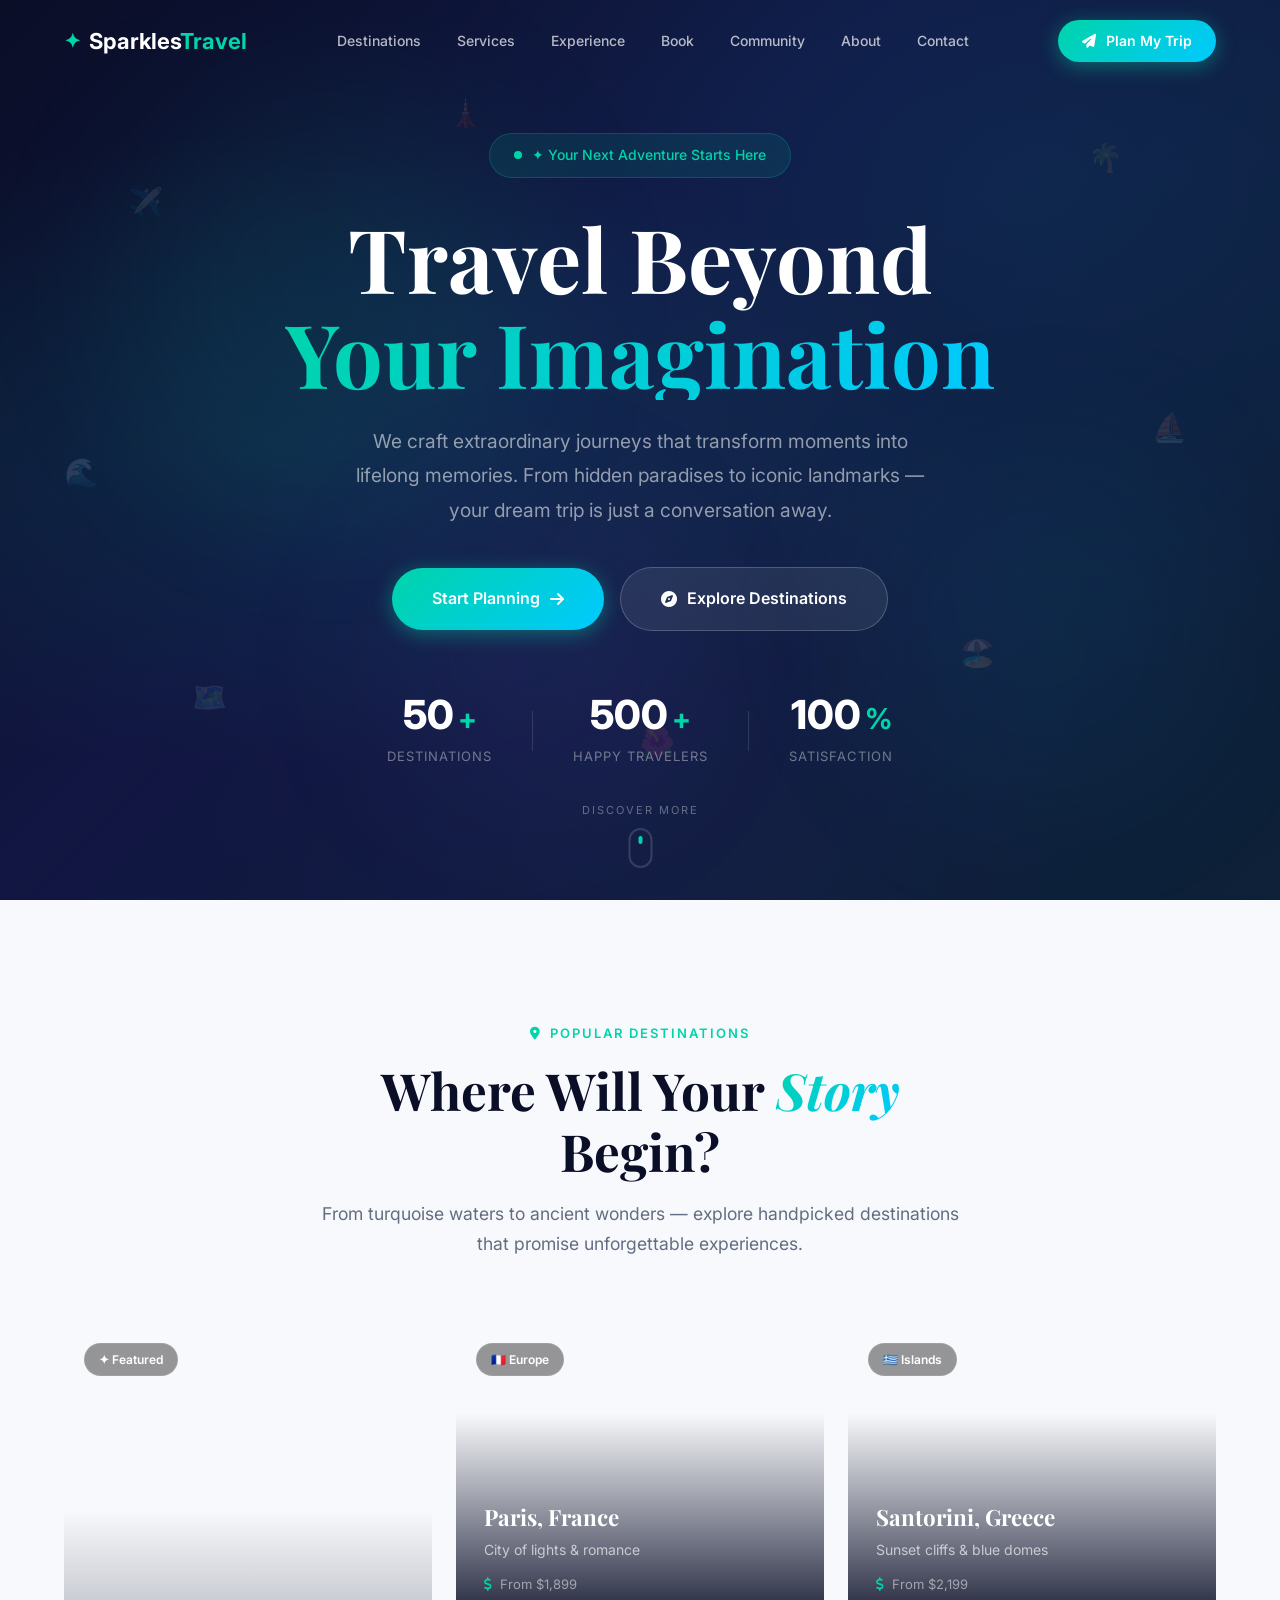
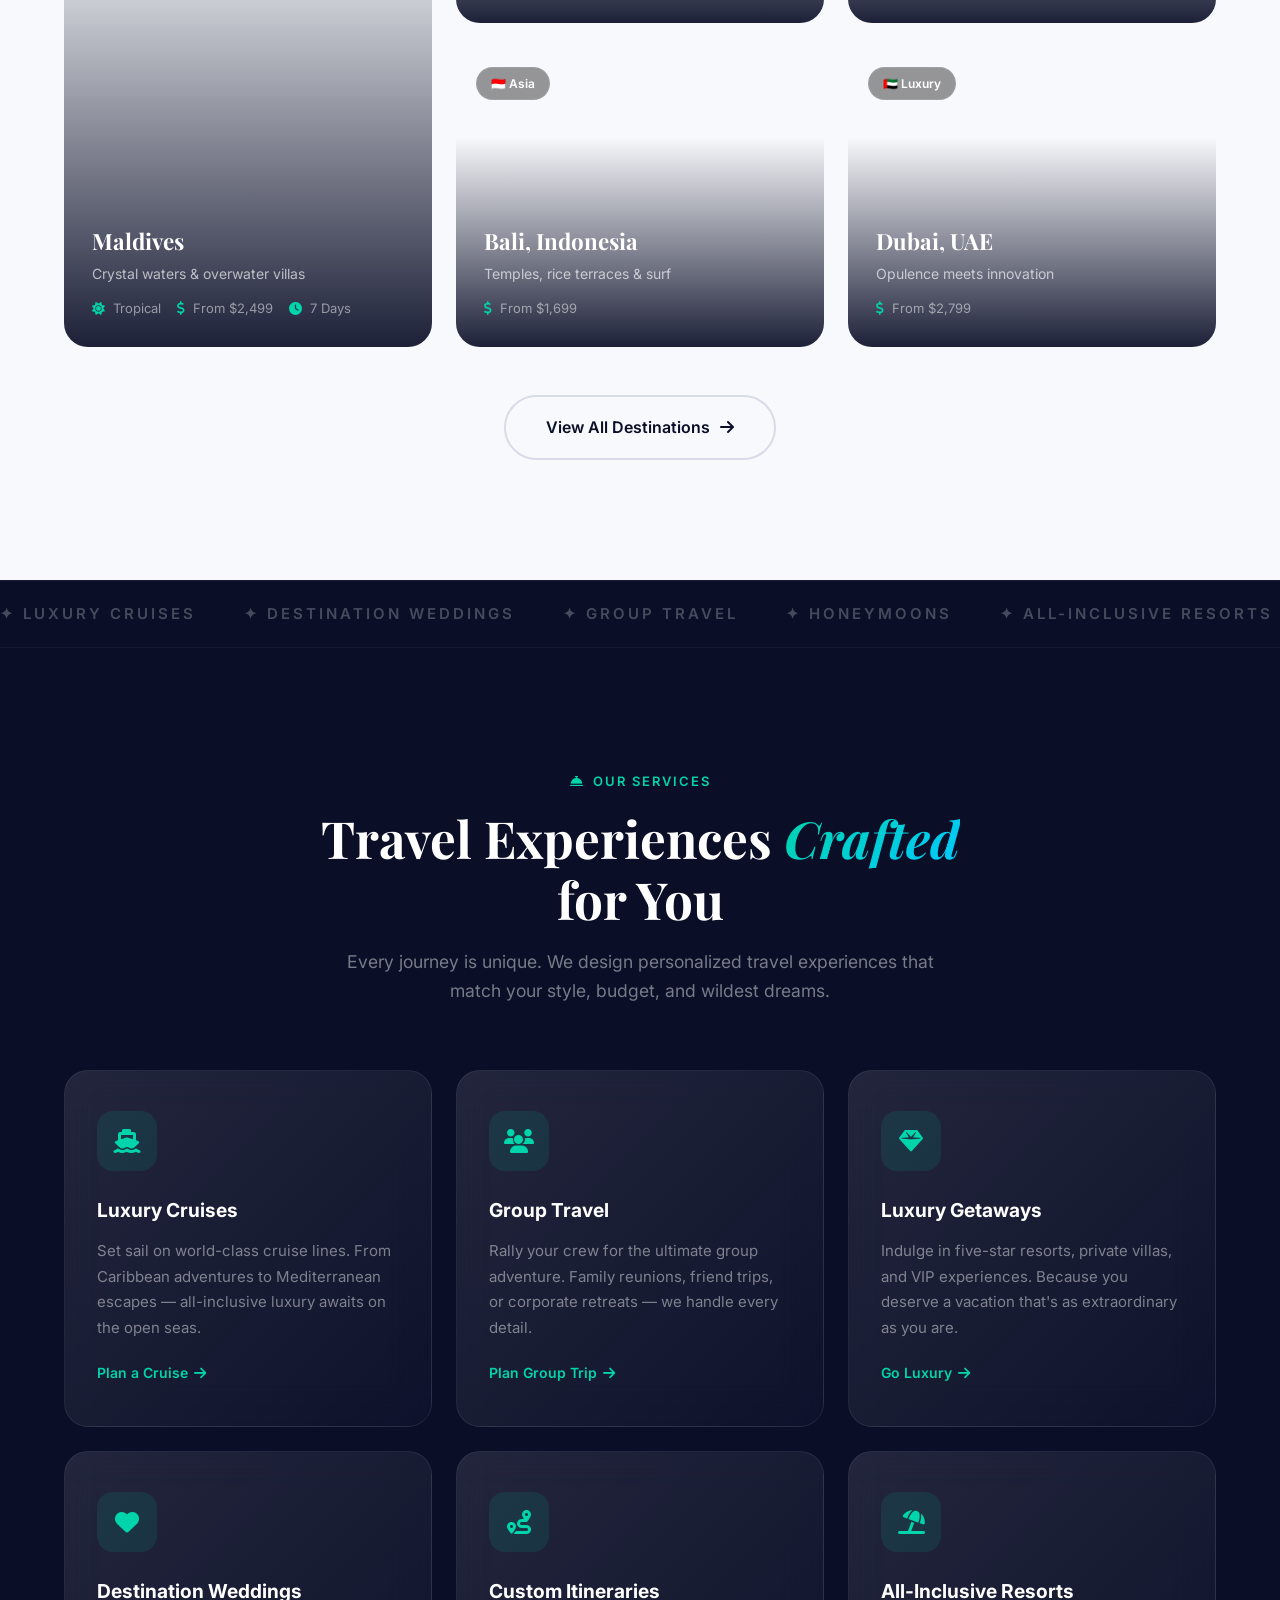
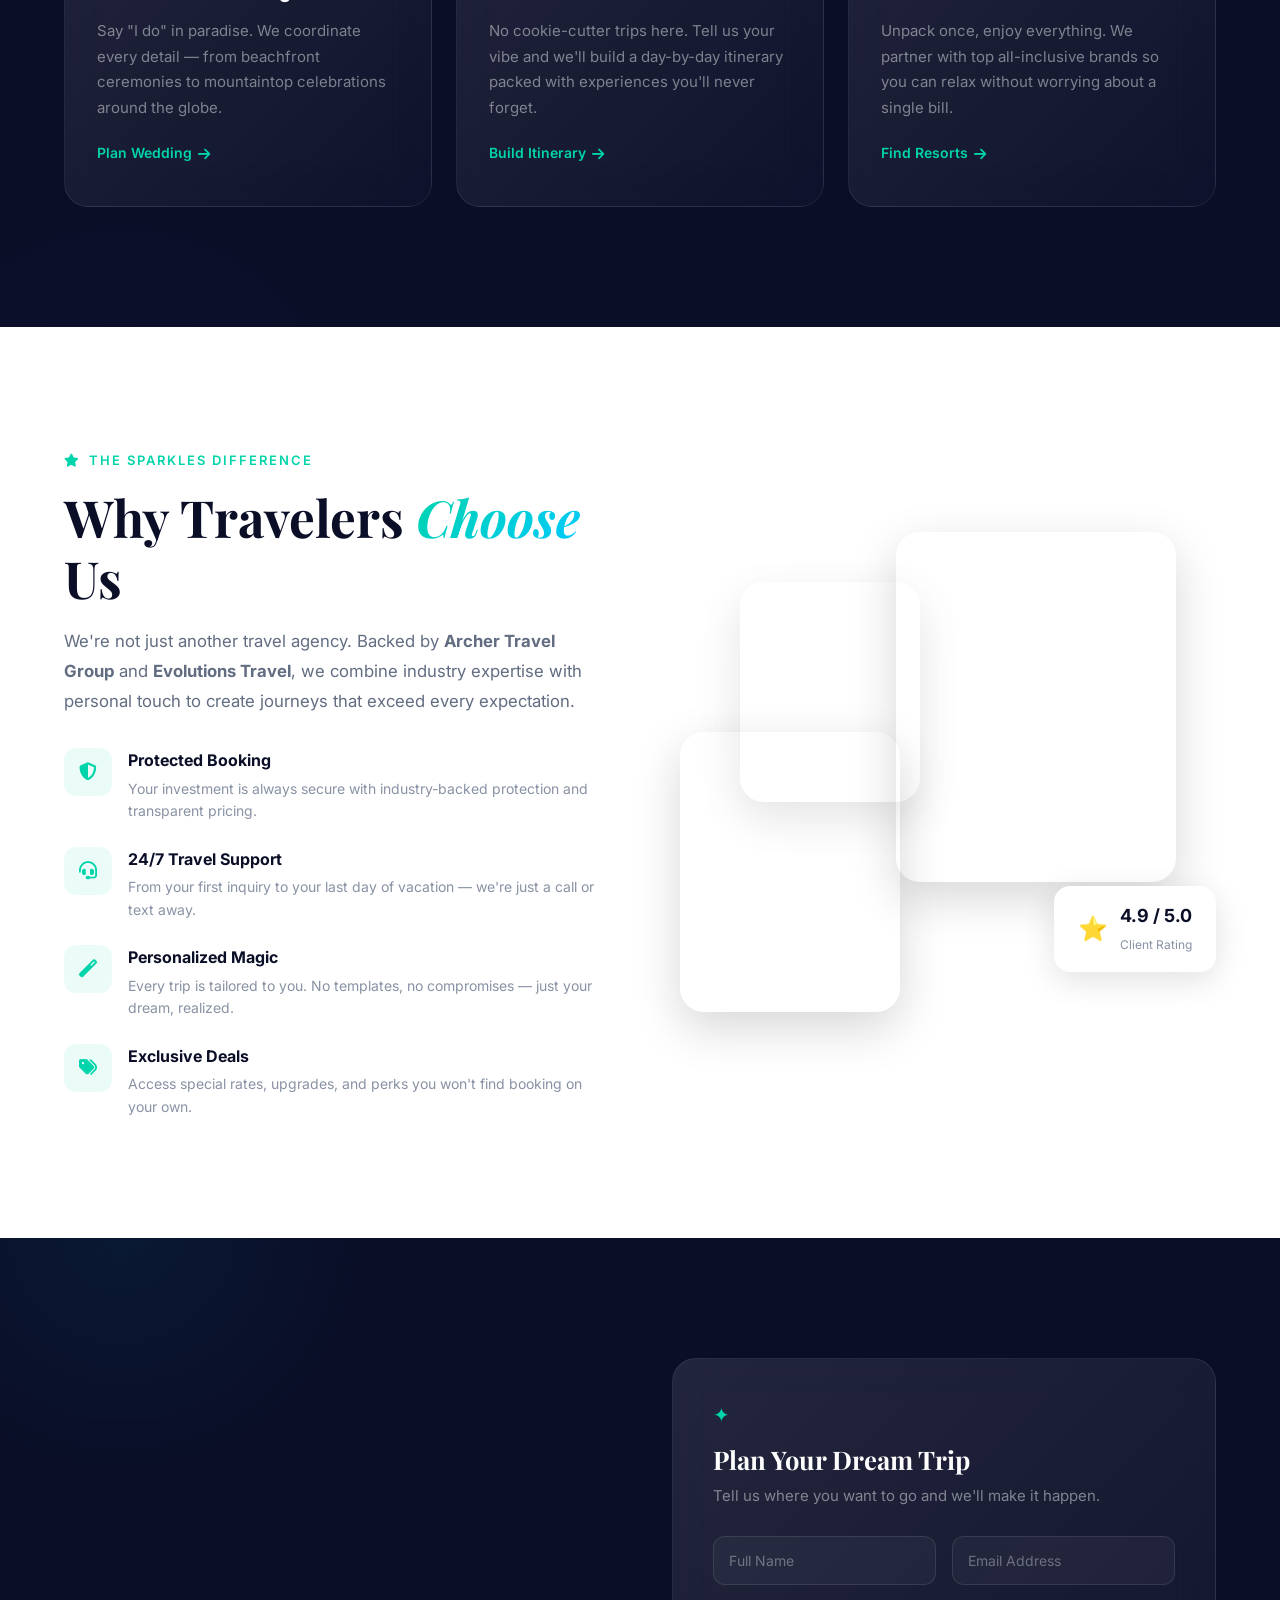
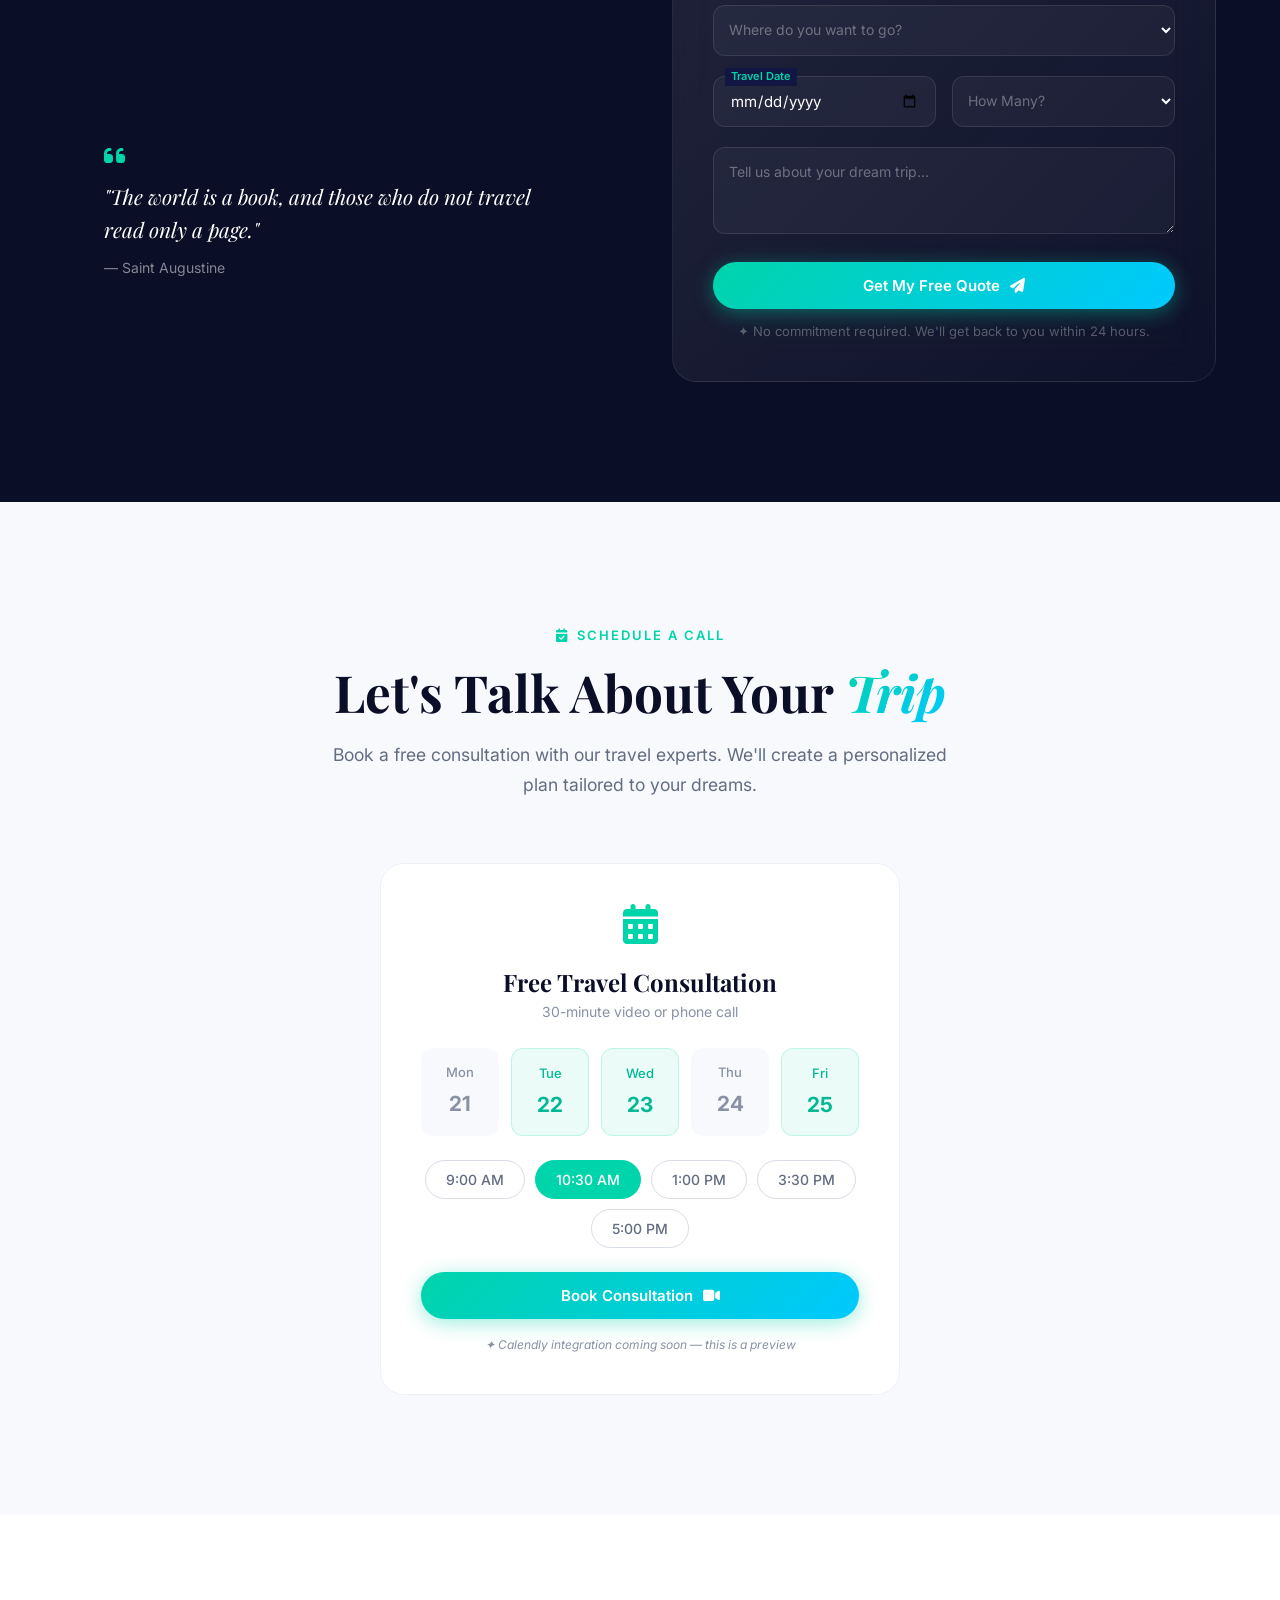
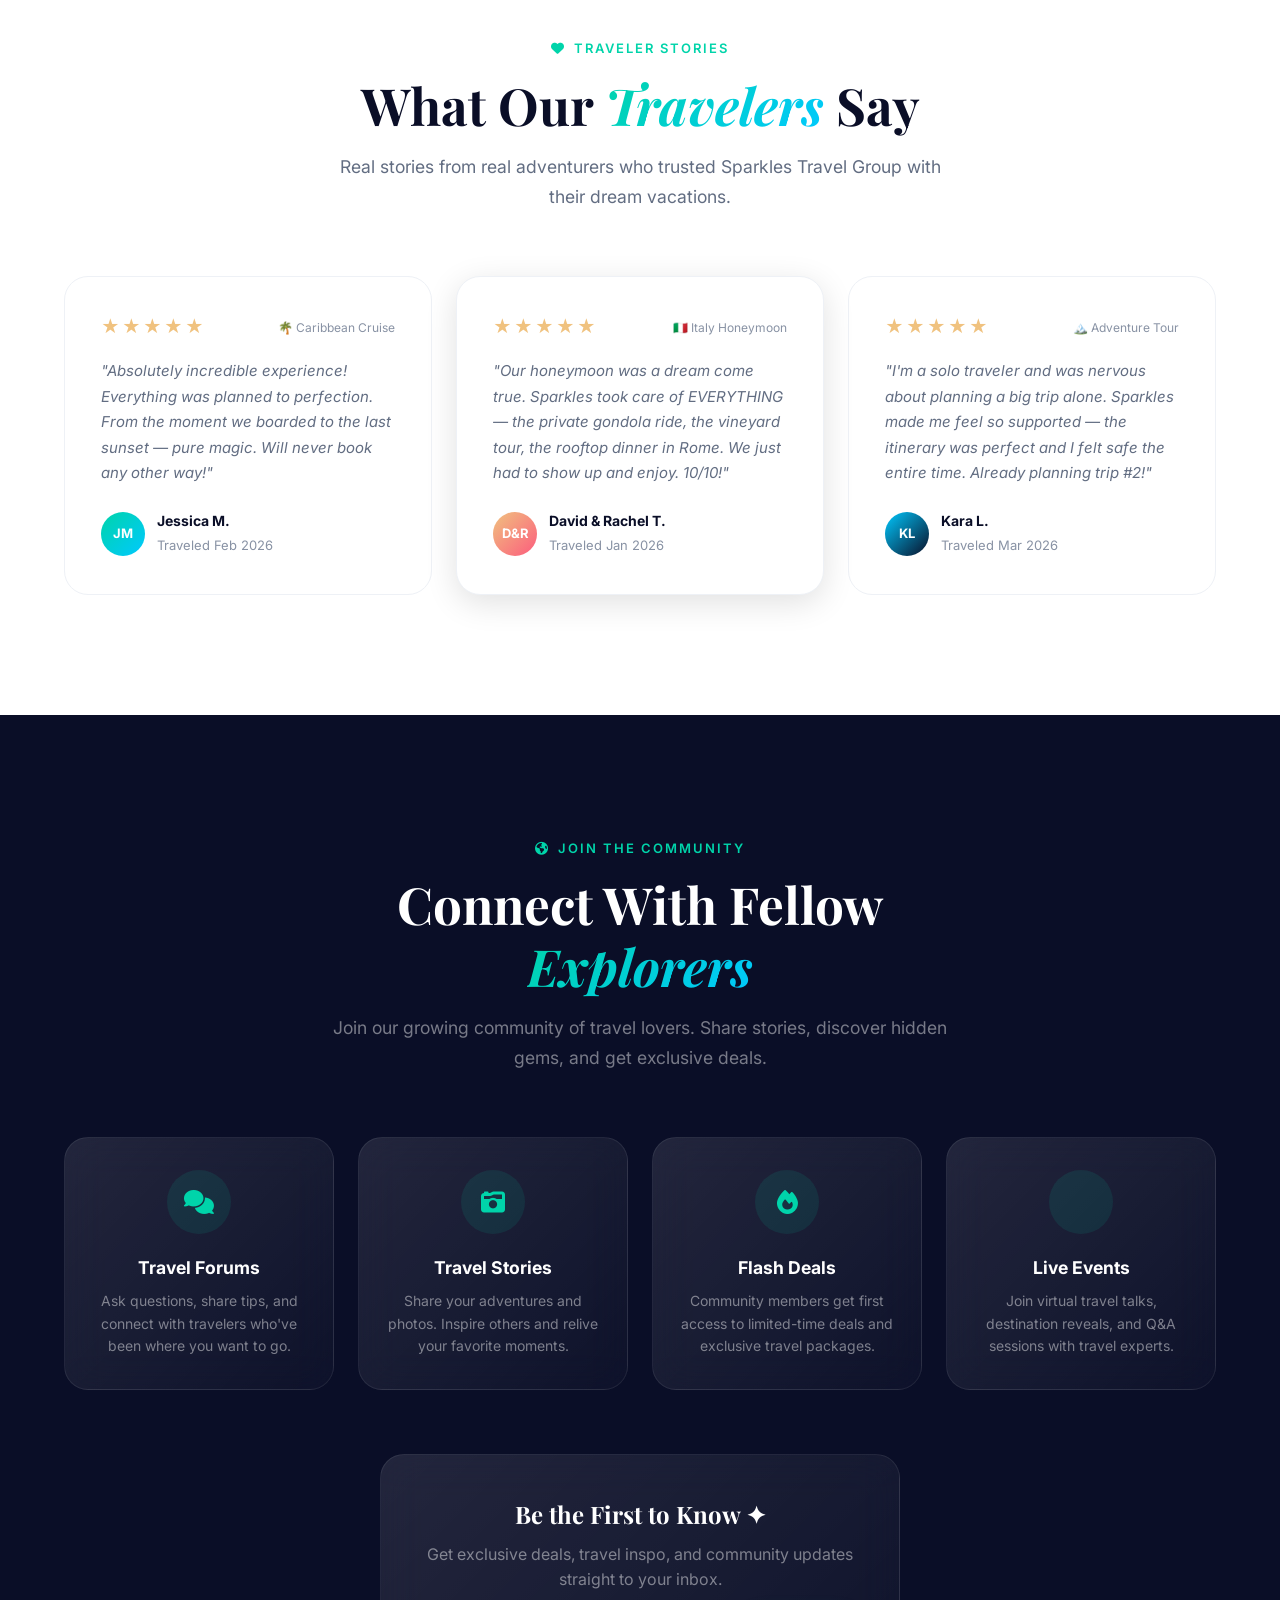
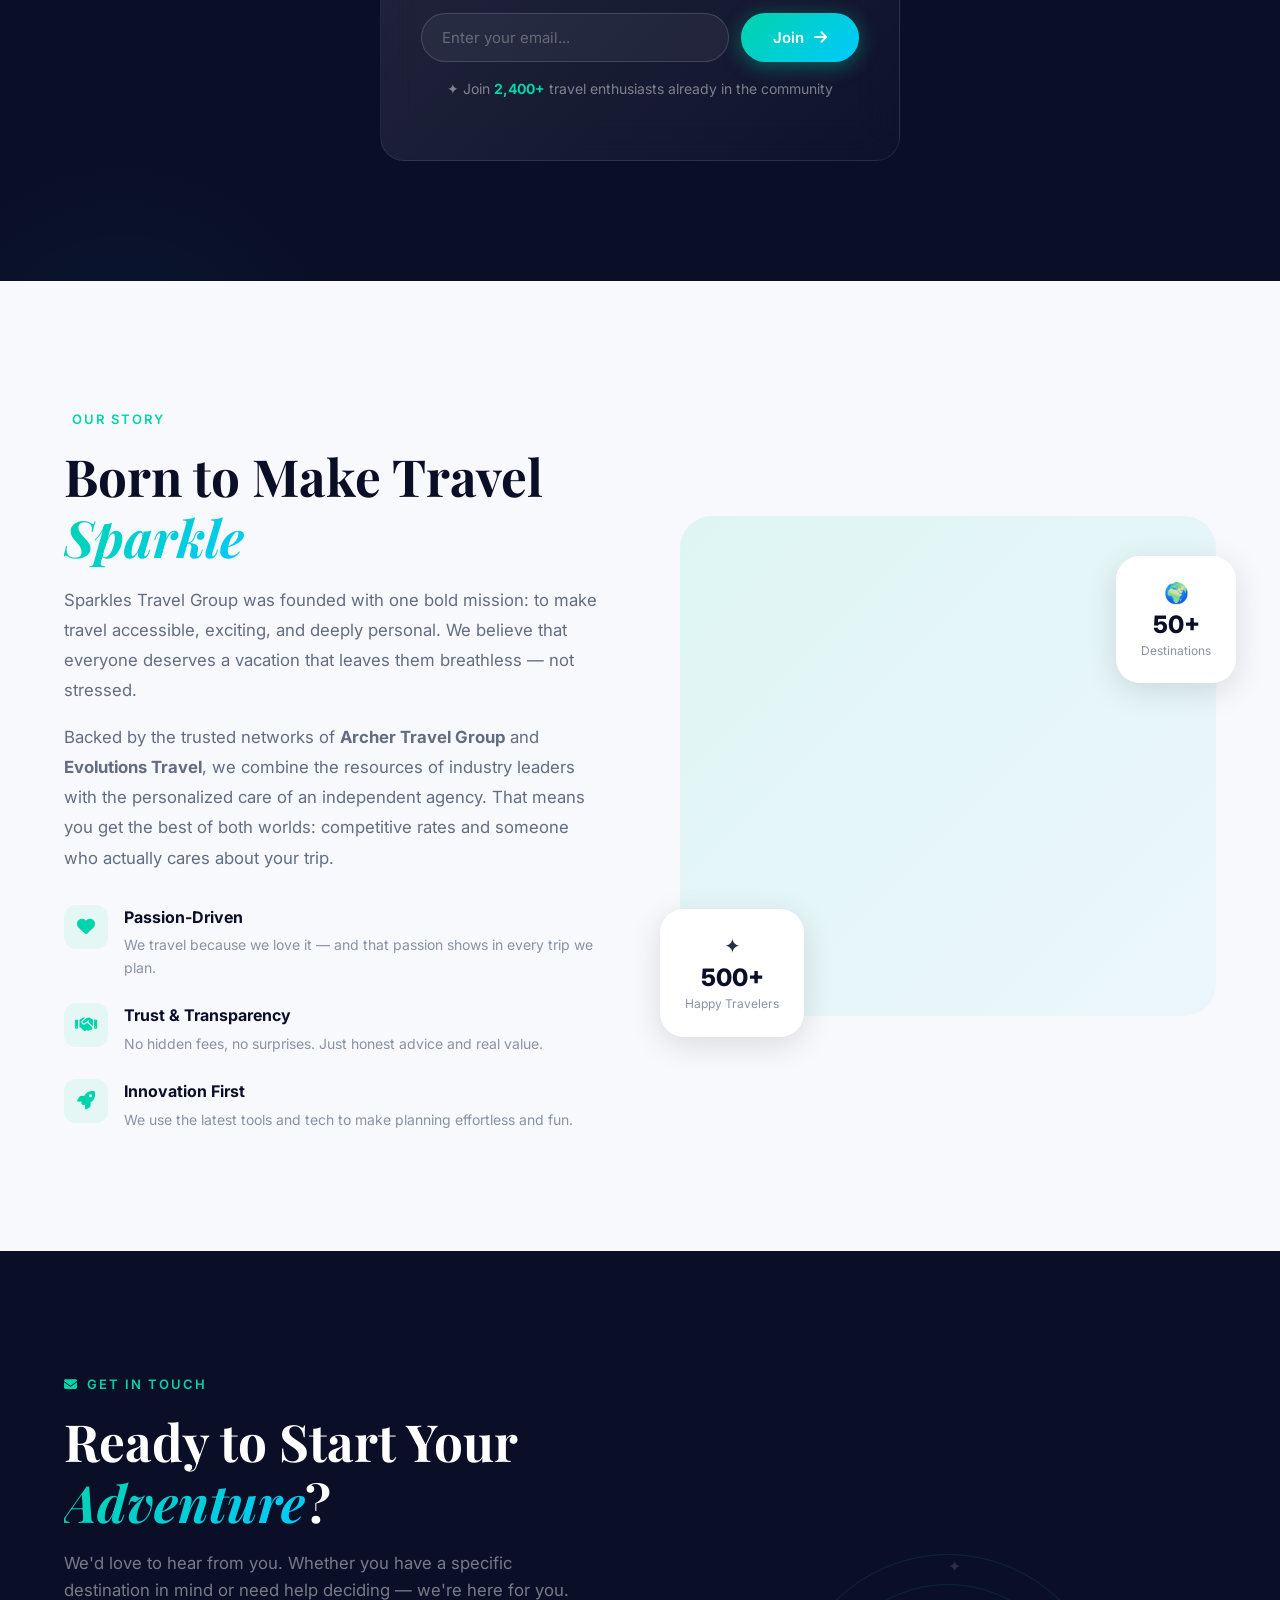
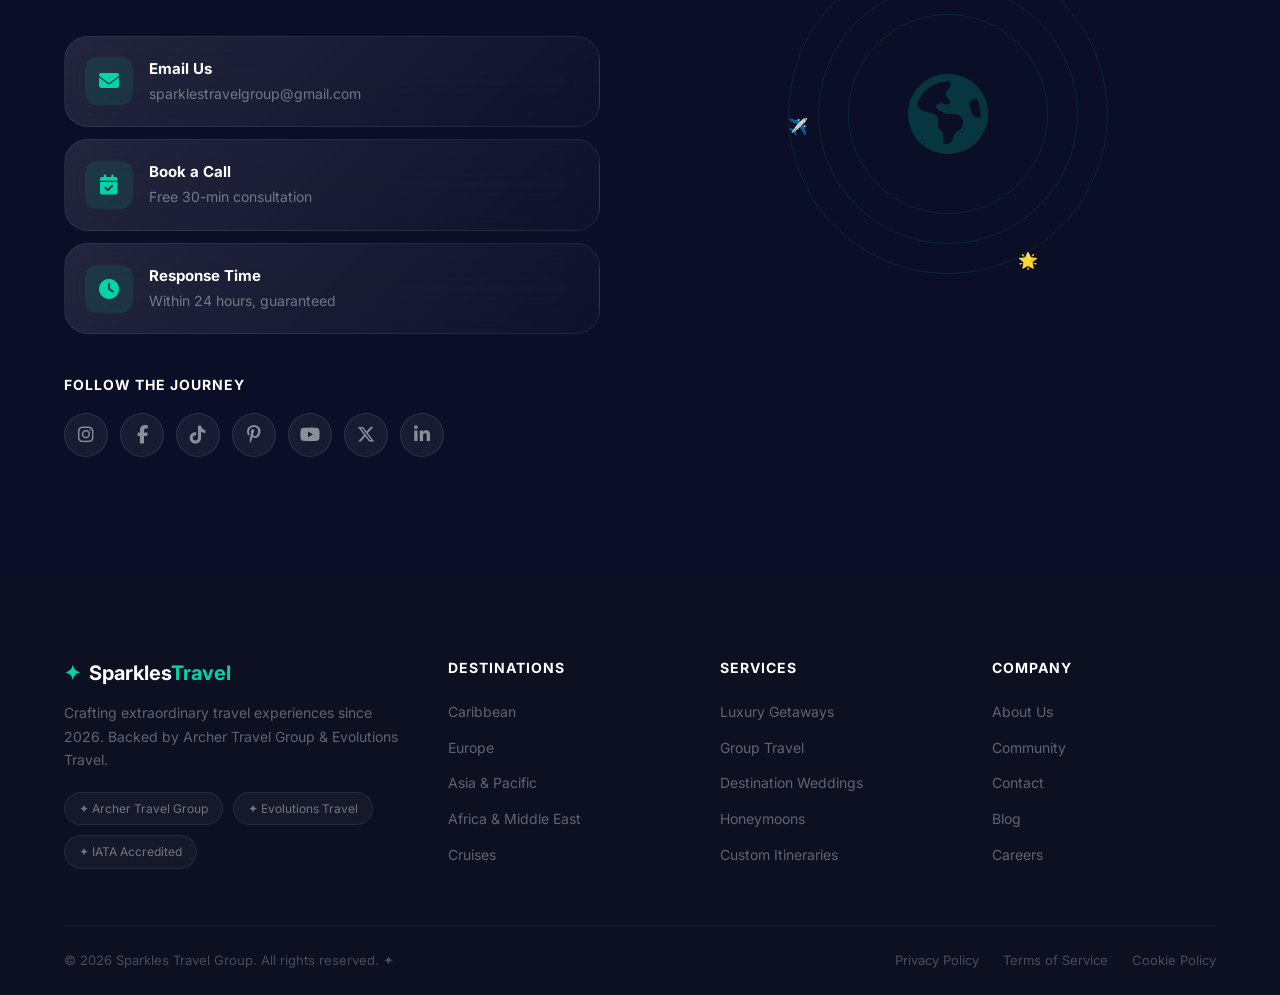
==== commit 4e9ea7d6: "✦ Major visual upgrade — Maximum Pizzazz Edition - Animated gradient mesh hero with floating travel " ====
--- a/index.html
+++ b/index.html
@@ -3,549 +3,769 @@
 <head>
     <meta charset="UTF-8">
     <meta name="viewport" content="width=device-width, initial-scale=1.0">
-    <title>Sparkles Travel Group | Your Journey Starts Here</title>
+    <title>Sparkles Travel Group — Your Journey, Elevated ✦</title>
+    <meta name="description" content="Sparkles Travel Group — Luxury travel, cruises, destination weddings & custom itineraries. Let us turn your dream vacation into reality.">
+    
+    <!-- Fonts -->
     <link rel="preconnect" href="https://fonts.googleapis.com">
     <link rel="preconnect" href="https://fonts.gstatic.com" crossorigin>
-    <link href="https://fonts.googleapis.com/css2?family=Inter:wght@300;400;500;600;700;800&family=Playfair+Display:wght@400;500;600;700&display=swap" rel="stylesheet">
+    <link href="https://fonts.googleapis.com/css2?family=Inter:wght@300;400;500;600;700;800;900&family=Playfair+Display:ital,wght@0,400;0,600;0,700;0,800;1,400;1,600&display=swap" rel="stylesheet">
+    
+    <!-- Icons -->
     <link rel="stylesheet" href="https://cdnjs.cloudflare.com/ajax/libs/font-awesome/6.5.1/css/all.min.css">
+    
+    <!-- Styles -->
     <link rel="stylesheet" href="css/style.css">
 </head>
 <body>
-    <!-- Preloader -->
+
+    <!-- ✦ Preloader -->
     <div id="preloader">
         <div class="loader">
-            <div class="sparkle-loader"></div>
+            <div class="loader-ring">
+                <div class="loader-plane"><i class="fas fa-plane"></i></div>
+            </div>
             <p>Sparkles Travel Group</p>
+            <span class="loader-sub">Loading your next adventure...</span>
         </div>
     </div>
 
-    <!-- Navigation -->
+    <!-- ✦ Cursor Sparkle Trail -->
+    <div id="cursor-sparkle"></div>
+
+    <!-- ✦ Navigation -->
     <nav class="navbar" id="navbar">
         <div class="nav-container">
             <a href="#" class="nav-logo">
-                <span class="logo-icon">✦</span>
-                <span class="logo-text">Sparkles<span class="logo-accent">Travel</span></span>
+                <span class="logo-sparkle">✦</span>
+                <span>Sparkles<span class="logo-accent">Travel</span></span>
             </a>
             <ul class="nav-menu" id="nav-menu">
-                <li><a href="#home" class="nav-link active">Home</a></li>
                 <li><a href="#destinations" class="nav-link">Destinations</a></li>
                 <li><a href="#services" class="nav-link">Services</a></li>
+                <li><a href="#experience" class="nav-link">Experience</a></li>
+                <li><a href="#booking" class="nav-link">Book</a></li>
                 <li><a href="#community" class="nav-link">Community</a></li>
                 <li><a href="#about" class="nav-link">About</a></li>
                 <li><a href="#contact" class="nav-link">Contact</a></li>
             </ul>
             <div class="nav-actions">
-                <a href="#book" class="btn btn-primary nav-cta">Book Now</a>
-                <button class="nav-toggle" id="nav-toggle" aria-label="Toggle navigation">
+                <a href="#booking" class="btn btn-primary nav-cta">
+                    <i class="fas fa-paper-plane"></i>
+                    Plan My Trip
+                </a>
+                <button class="nav-toggle" id="nav-toggle" aria-label="Toggle menu">
                     <span></span><span></span><span></span>
                 </button>
             </div>
         </div>
     </nav>
 
-    <!-- Hero Section -->
-    <section class="hero" id="home">
+    <!-- ✦ Hero Section -->
+    <section class="hero" id="hero">
         <div class="hero-bg">
+            <div class="hero-mesh"></div>
+            <div class="hero-gradient-orbs">
+                <div class="orb orb-1"></div>
+                <div class="orb orb-2"></div>
+                <div class="orb orb-3"></div>
+            </div>
             <div class="hero-particles" id="particles"></div>
-            <div class="hero-gradient"></div>
-        </div>
+            <div class="floating-icons" id="floating-icons">
+                <span class="float-icon" style="--delay:0s;--x:10%;--y:20%">✈️</span>
+                <span class="float-icon" style="--delay:1s;--x:85%;--y:15%">🌴</span>
+                <span class="float-icon" style="--delay:2s;--x:75%;--y:70%">🏖️</span>
+                <span class="float-icon" style="--delay:3s;--x:15%;--y:75%">🗺️</span>
+                <span class="float-icon" style="--delay:4s;--x:90%;--y:45%">⛵</span>
+                <span class="float-icon" style="--delay:5s;--x:5%;--y:50%">🌊</span>
+                <span class="float-icon" style="--delay:1.5s;--x:50%;--y:80%">🌺</span>
+                <span class="float-icon" style="--delay:3.5s;--x:35%;--y:10%">🗼</span>
+            </div>
+        </div>
+
         <div class="hero-content">
-            <div class="hero-badge">
-                <span class="sparkle-icon">✦</span>
-                <span>Powered by Archer Travel Group & Evolutions Travel</span>
-            </div>
+            <div class="hero-badge animate-in">
+                <span class="badge-pulse"></span>
+                <span>✦ Your Next Adventure Starts Here</span>
+            </div>
+            
             <h1 class="hero-title">
-                <span class="title-line">Travel Beyond</span>
-                <span class="title-line title-accent">The Ordinary</span>
+                <span class="title-line animate-in" style="--delay:0.2s">Travel Beyond</span>
+                <span class="title-line title-accent animate-in" style="--delay:0.4s">Your Imagination</span>
             </h1>
-            <p class="hero-subtitle">
-                Where futuristic planning meets unforgettable destinations. 
-                Your next adventure is one spark away.
+            
+            <p class="hero-subtitle animate-in" style="--delay:0.6s">
+                We craft extraordinary journeys that transform moments into lifelong memories. 
+                From hidden paradises to iconic landmarks — your dream trip is just a conversation away.
             </p>
-            <div class="hero-cta">
-                <a href="#book" class="btn btn-primary btn-lg">
-                    <span>Start Your Journey</span>
+
+            <div class="hero-cta animate-in" style="--delay:0.8s">
+                <a href="#booking" class="btn btn-primary btn-lg btn-glow">
+                    <span>Start Planning</span>
                     <i class="fas fa-arrow-right"></i>
                 </a>
-                <a href="#destinations" class="btn btn-outline btn-lg">
+                <a href="#destinations" class="btn btn-glass btn-lg">
+                    <i class="fas fa-compass"></i>
                     <span>Explore Destinations</span>
                 </a>
             </div>
-            <div class="hero-stats">
+
+            <div class="hero-stats animate-in" style="--delay:1s">
                 <div class="stat">
-                    <span class="stat-number" data-count="500">0</span><span class="stat-plus">+</span>
-                    <span class="stat-label">Happy Travelers</span>
+                    <span class="stat-number" data-count="50">0</span>
+                    <span class="stat-plus">+</span>
+                    <span class="stat-label">Destinations</span>
                 </div>
                 <div class="stat-divider"></div>
                 <div class="stat">
-                    <span class="stat-number" data-count="50">0</span><span class="stat-plus">+</span>
-                    <span class="stat-label">Destinations</span>
+                    <span class="stat-number" data-count="500">0</span>
+                    <span class="stat-plus">+</span>
+                    <span class="stat-label">Happy Travelers</span>
                 </div>
                 <div class="stat-divider"></div>
                 <div class="stat">
-                    <span class="stat-number" data-count="15">0</span><span class="stat-plus">+</span>
-                    <span class="stat-label">Years Experience</span>
-                </div>
-            </div>
-        </div>
+                    <span class="stat-number" data-count="100">0</span>
+                    <span class="stat-plus">%</span>
+                    <span class="stat-label">Satisfaction</span>
+                </div>
+            </div>
+        </div>
+
         <div class="hero-scroll">
             <a href="#destinations">
-                <span>Scroll to explore</span>
-                <div class="scroll-indicator"></div>
+                <span>Discover More</span>
+                <div class="scroll-indicator">
+                    <div class="scroll-dot"></div>
+                </div>
             </a>
         </div>
     </section>
 
-    <!-- Destinations Section -->
+    <!-- ✦ Destination Showcase -->
     <section class="destinations" id="destinations">
         <div class="container">
             <div class="section-header">
-                <span class="section-tag"><span class="sparkle-icon">✦</span> Popular Destinations</span>
-                <h2 class="section-title">Discover Your Next <span class="text-gradient">Adventure</span></h2>
-                <p class="section-desc">From Caribbean paradises to European escapes, we craft journeys that sparkle.</p>
-            </div>
+                <span class="section-tag"><i class="fas fa-map-marker-alt"></i> Popular Destinations</span>
+                <h2 class="section-title">Where Will Your <em>Story</em> Begin?</h2>
+                <p class="section-desc">From turquoise waters to ancient wonders — explore handpicked destinations that promise unforgettable experiences.</p>
+            </div>
+
             <div class="destinations-grid">
-                <div class="dest-card dest-featured">
-                    <div class="dest-image" style="background-image: url('https://images.unsplash.com/photo-1580541631950-7282082b53ce?w=800&q=80')">
+                <!-- Featured Large Card -->
+                <div class="dest-card dest-featured tilt-card" data-tilt>
+                    <div class="dest-image" style="background-image: url('https://images.unsplash.com/photo-1580541631950-7282082b02f6?w=800&q=80')">
+                        <div class="dest-shimmer"></div>
                         <div class="dest-overlay">
-                            <span class="dest-tag">Featured</span>
+                            <span class="dest-tag">✦ Featured</span>
                             <div class="dest-info">
-                                <h3>Caribbean Cruises</h3>
-                                <p>Crystal waters & island hopping</p>
+                                <h3>Maldives</h3>
+                                <p>Crystal waters & overwater villas</p>
                                 <div class="dest-meta">
-                                    <span><i class="fas fa-calendar"></i> 7-14 Days</span>
-                                    <span><i class="fas fa-star"></i> 4.9</span>
+                                    <span><i class="fas fa-sun"></i> Tropical</span>
+                                    <span><i class="fas fa-dollar-sign"></i> From $2,499</span>
+                                    <span><i class="fas fa-clock"></i> 7 Days</span>
                                 </div>
                             </div>
-                        </div>
-                    </div>
-                </div>
-                <div class="dest-card">
-                    <div class="dest-image" style="background-image: url('https://images.unsplash.com/photo-1499856871958-5b9627545d1a?w=600&q=80')">
+                            <a href="#booking" class="dest-cta">
+                                Explore <i class="fas fa-arrow-right"></i>
+                            </a>
+                        </div>
+                    </div>
+                </div>
+
+                <div class="dest-card tilt-card" data-tilt>
+                    <div class="dest-image" style="background-image: url('https://images.unsplash.com/photo-1502602898657-3e91760cbb34?w=600&q=80')">
+                        <div class="dest-shimmer"></div>
                         <div class="dest-overlay">
+                            <span class="dest-tag">🇫🇷 Europe</span>
                             <div class="dest-info">
                                 <h3>Paris, France</h3>
                                 <p>City of lights & romance</p>
                                 <div class="dest-meta">
-                                    <span><i class="fas fa-calendar"></i> 5-10 Days</span>
-                                    <span><i class="fas fa-star"></i> 4.8</span>
+                                    <span><i class="fas fa-dollar-sign"></i> From $1,899</span>
                                 </div>
                             </div>
-                        </div>
-                    </div>
-                </div>
-                <div class="dest-card">
-                    <div class="dest-image" style="background-image: url('https://images.unsplash.com/photo-1518548419970-58e3b4079ab2?w=600&q=80')">
+                            <a href="#booking" class="dest-cta">Explore <i class="fas fa-arrow-right"></i></a>
+                        </div>
+                    </div>
+                </div>
+
+                <div class="dest-card tilt-card" data-tilt>
+                    <div class="dest-image" style="background-image: url('https://images.unsplash.com/photo-1570077188670-e3a8d69ac5ff?w=600&q=80')">
+                        <div class="dest-shimmer"></div>
                         <div class="dest-overlay">
+                            <span class="dest-tag">🇬🇷 Islands</span>
                             <div class="dest-info">
                                 <h3>Santorini, Greece</h3>
-                                <p>Sunsets & whitewashed beauty</p>
+                                <p>Sunset cliffs & blue domes</p>
                                 <div class="dest-meta">
-                                    <span><i class="fas fa-calendar"></i> 5-7 Days</span>
-                                    <span><i class="fas fa-star"></i> 4.9</span>
+                                    <span><i class="fas fa-dollar-sign"></i> From $2,199</span>
                                 </div>
                             </div>
-                        </div>
-                    </div>
-                </div>
-                <div class="dest-card">
-                    <div class="dest-image" style="background-image: url('https://images.unsplash.com/photo-1506929562872-bb421503ef21?w=600&q=80')">
+                            <a href="#booking" class="dest-cta">Explore <i class="fas fa-arrow-right"></i></a>
+                        </div>
+                    </div>
+                </div>
+
+                <div class="dest-card tilt-card" data-tilt>
+                    <div class="dest-image" style="background-image: url('https://images.unsplash.com/photo-1537996194471-e657df975ab4?w=600&q=80')">
+                        <div class="dest-shimmer"></div>
                         <div class="dest-overlay">
+                            <span class="dest-tag">🇮🇩 Asia</span>
                             <div class="dest-info">
                                 <h3>Bali, Indonesia</h3>
                                 <p>Temples, rice terraces & surf</p>
                                 <div class="dest-meta">
-                                    <span><i class="fas fa-calendar"></i> 10-14 Days</span>
-                                    <span><i class="fas fa-star"></i> 4.7</span>
+                                    <span><i class="fas fa-dollar-sign"></i> From $1,699</span>
                                 </div>
                             </div>
-                        </div>
-                    </div>
-                </div>
-                <div class="dest-card">
-                    <div class="dest-image" style="background-image: url('https://images.unsplash.com/photo-1547995886-6dc09384c6e6?w=600&q=80')">
+                            <a href="#booking" class="dest-cta">Explore <i class="fas fa-arrow-right"></i></a>
+                        </div>
+                    </div>
+                </div>
+
+                <div class="dest-card tilt-card" data-tilt>
+                    <div class="dest-image" style="background-image: url('https://images.unsplash.com/photo-1512453979798-5ea266f8880c?w=600&q=80')">
+                        <div class="dest-shimmer"></div>
                         <div class="dest-overlay">
+                            <span class="dest-tag">🇦🇪 Luxury</span>
                             <div class="dest-info">
                                 <h3>Dubai, UAE</h3>
-                                <p>Luxury & futuristic wonder</p>
+                                <p>Opulence meets innovation</p>
                                 <div class="dest-meta">
-                                    <span><i class="fas fa-calendar"></i> 5-7 Days</span>
-                                    <span><i class="fas fa-star"></i> 4.8</span>
+                                    <span><i class="fas fa-dollar-sign"></i> From $2,799</span>
                                 </div>
                             </div>
-                        </div>
-                    </div>
-                </div>
-            </div>
+                            <a href="#booking" class="dest-cta">Explore <i class="fas fa-arrow-right"></i></a>
+                        </div>
+                    </div>
+                </div>
+            </div>
+
             <div class="section-cta">
-                <a href="#" class="btn btn-outline">View All Destinations <i class="fas fa-arrow-right"></i></a>
-            </div>
-        </div>
-    </section>
-
-    <!-- Services Section -->
+                <a href="#booking" class="btn btn-outline-dark btn-lg">
+                    View All Destinations <i class="fas fa-arrow-right"></i>
+                </a>
+            </div>
+        </div>
+    </section>
+
+    <!-- ✦ Experience Marquee -->
+    <section class="marquee-section">
+        <div class="marquee">
+            <div class="marquee-track">
+                <span>✦ Luxury Cruises</span>
+                <span>✦ Destination Weddings</span>
+                <span>✦ Group Travel</span>
+                <span>✦ Honeymoons</span>
+                <span>✦ All-Inclusive Resorts</span>
+                <span>✦ Adventure Tours</span>
+                <span>✦ Custom Itineraries</span>
+                <span>✦ Luxury Cruises</span>
+                <span>✦ Destination Weddings</span>
+                <span>✦ Group Travel</span>
+                <span>✦ Honeymoons</span>
+                <span>✦ All-Inclusive Resorts</span>
+                <span>✦ Adventure Tours</span>
+                <span>✦ Custom Itineraries</span>
+            </div>
+        </div>
+    </section>
+
+    <!-- ✦ Services Section -->
     <section class="services" id="services">
         <div class="container">
             <div class="section-header">
-                <span class="section-tag"><span class="sparkle-icon">✦</span> What We Offer</span>
-                <h2 class="section-title">Services That <span class="text-gradient">Sparkle</span></h2>
-                <p class="section-desc">Full-service travel planning tailored to your dreams.</p>
-            </div>
+                <span class="section-tag"><i class="fas fa-concierge-bell"></i> Our Services</span>
+                <h2 class="section-title">Travel Experiences <em>Crafted</em> for You</h2>
+                <p class="section-desc">Every journey is unique. We design personalized travel experiences that match your style, budget, and wildest dreams.</p>
+            </div>
+
             <div class="services-grid">
-                <div class="service-card">
-                    <div class="service-icon">
-                        <i class="fas fa-ship"></i>
-                        <div class="icon-glow"></div>
-                    </div>
-                    <h3>Cruise Packages</h3>
-                    <p>Luxury ocean & river cruises to the world's most stunning coastlines and ports of call.</p>
-                    <a href="#" class="service-link">Learn More <i class="fas fa-arrow-right"></i></a>
-                </div>
-                <div class="service-card">
-                    <div class="service-icon">
-                        <i class="fas fa-users"></i>
-                        <div class="icon-glow"></div>
+                <div class="service-card glass-card">
+                    <div class="card-glow"></div>
+                    <div class="service-icon-wrapper">
+                        <div class="service-icon">
+                            <i class="fas fa-ship"></i>
+                        </div>
+                        <div class="icon-ring"></div>
+                    </div>
+                    <h3>Luxury Cruises</h3>
+                    <p>Set sail on world-class cruise lines. From Caribbean adventures to Mediterranean escapes — all-inclusive luxury awaits on the open seas.</p>
+                    <a href="#booking" class="service-link">
+                        Plan a Cruise <i class="fas fa-arrow-right"></i>
+                    </a>
+                </div>
+
+                <div class="service-card glass-card">
+                    <div class="card-glow"></div>
+                    <div class="service-icon-wrapper">
+                        <div class="service-icon">
+                            <i class="fas fa-users"></i>
+                        </div>
+                        <div class="icon-ring"></div>
                     </div>
                     <h3>Group Travel</h3>
-                    <p>Coordinated group trips for families, friends, organizations, and corporate teams.</p>
-                    <a href="#" class="service-link">Learn More <i class="fas fa-arrow-right"></i></a>
-                </div>
-                <div class="service-card">
-                    <div class="service-icon">
-                        <i class="fas fa-gem"></i>
-                        <div class="icon-glow"></div>
+                    <p>Rally your crew for the ultimate group adventure. Family reunions, friend trips, or corporate retreats — we handle every detail.</p>
+                    <a href="#booking" class="service-link">
+                        Plan Group Trip <i class="fas fa-arrow-right"></i>
+                    </a>
+                </div>
+
+                <div class="service-card glass-card">
+                    <div class="card-glow"></div>
+                    <div class="service-icon-wrapper">
+                        <div class="service-icon">
+                            <i class="fas fa-gem"></i>
+                        </div>
+                        <div class="icon-ring"></div>
                     </div>
                     <h3>Luxury Getaways</h3>
-                    <p>Curated high-end experiences with premium resorts, private tours, and VIP treatment.</p>
-                    <a href="#" class="service-link">Learn More <i class="fas fa-arrow-right"></i></a>
-                </div>
-                <div class="service-card">
-                    <div class="service-icon">
-                        <i class="fas fa-heart"></i>
-                        <div class="icon-glow"></div>
+                    <p>Indulge in five-star resorts, private villas, and VIP experiences. Because you deserve a vacation that's as extraordinary as you are.</p>
+                    <a href="#booking" class="service-link">
+                        Go Luxury <i class="fas fa-arrow-right"></i>
+                    </a>
+                </div>
+
+                <div class="service-card glass-card">
+                    <div class="card-glow"></div>
+                    <div class="service-icon-wrapper">
+                        <div class="service-icon">
+                            <i class="fas fa-heart"></i>
+                        </div>
+                        <div class="icon-ring"></div>
                     </div>
                     <h3>Destination Weddings</h3>
-                    <p>Dream wedding planning in paradise — from venues to guest travel coordination.</p>
-                    <a href="#" class="service-link">Learn More <i class="fas fa-arrow-right"></i></a>
-                </div>
-                <div class="service-card">
-                    <div class="service-icon">
-                        <i class="fas fa-plane"></i>
-                        <div class="icon-glow"></div>
+                    <p>Say "I do" in paradise. We coordinate every detail — from beachfront ceremonies to mountaintop celebrations around the globe.</p>
+                    <a href="#booking" class="service-link">
+                        Plan Wedding <i class="fas fa-arrow-right"></i>
+                    </a>
+                </div>
+
+                <div class="service-card glass-card">
+                    <div class="card-glow"></div>
+                    <div class="service-icon-wrapper">
+                        <div class="service-icon">
+                            <i class="fas fa-route"></i>
+                        </div>
+                        <div class="icon-ring"></div>
                     </div>
                     <h3>Custom Itineraries</h3>
-                    <p>Personalized trip planning down to every detail — flights, hotels, excursions & more.</p>
-                    <a href="#" class="service-link">Learn More <i class="fas fa-arrow-right"></i></a>
-                </div>
-                <div class="service-card">
-                    <div class="service-icon">
-                        <i class="fas fa-umbrella-beach"></i>
-                        <div class="icon-glow"></div>
+                    <p>No cookie-cutter trips here. Tell us your vibe and we'll build a day-by-day itinerary packed with experiences you'll never forget.</p>
+                    <a href="#booking" class="service-link">
+                        Build Itinerary <i class="fas fa-arrow-right"></i>
+                    </a>
+                </div>
+
+                <div class="service-card glass-card">
+                    <div class="card-glow"></div>
+                    <div class="service-icon-wrapper">
+                        <div class="service-icon">
+                            <i class="fas fa-umbrella-beach"></i>
+                        </div>
+                        <div class="icon-ring"></div>
                     </div>
                     <h3>All-Inclusive Resorts</h3>
-                    <p>Handpicked all-inclusive properties where everything is taken care of for you.</p>
-                    <a href="#" class="service-link">Learn More <i class="fas fa-arrow-right"></i></a>
-                </div>
-            </div>
-        </div>
-    </section>
-
-    <!-- Booking Section -->
-    <section class="booking" id="book">
+                    <p>Unpack once, enjoy everything. We partner with top all-inclusive brands so you can relax without worrying about a single bill.</p>
+                    <a href="#booking" class="service-link">
+                        Find Resorts <i class="fas fa-arrow-right"></i>
+                    </a>
+                </div>
+            </div>
+        </div>
+    </section>
+
+    <!-- ✦ Experience / Why Choose Us -->
+    <section class="experience" id="experience">
+        <div class="container">
+            <div class="experience-grid">
+                <div class="experience-content">
+                    <span class="section-tag"><i class="fas fa-star"></i> The Sparkles Difference</span>
+                    <h2 class="section-title">Why Travelers <em>Choose</em> Us</h2>
+                    <p class="experience-text">We're not just another travel agency. Backed by <strong>Archer Travel Group</strong> and <strong>Evolutions Travel</strong>, we combine industry expertise with personal touch to create journeys that exceed every expectation.</p>
+                    
+                    <div class="experience-features">
+                        <div class="exp-feature">
+                            <div class="exp-icon"><i class="fas fa-shield-alt"></i></div>
+                            <div>
+                                <h4>Protected Booking</h4>
+                                <p>Your investment is always secure with industry-backed protection and transparent pricing.</p>
+                            </div>
+                        </div>
+                        <div class="exp-feature">
+                            <div class="exp-icon"><i class="fas fa-headset"></i></div>
+                            <div>
+                                <h4>24/7 Travel Support</h4>
+                                <p>From your first inquiry to your last day of vacation — we're just a call or text away.</p>
+                            </div>
+                        </div>
+                        <div class="exp-feature">
+                            <div class="exp-icon"><i class="fas fa-magic"></i></div>
+                            <div>
+                                <h4>Personalized Magic</h4>
+                                <p>Every trip is tailored to you. No templates, no compromises — just your dream, realized.</p>
+                            </div>
+                        </div>
+                        <div class="exp-feature">
+                            <div class="exp-icon"><i class="fas fa-tags"></i></div>
+                            <div>
+                                <h4>Exclusive Deals</h4>
+                                <p>Access special rates, upgrades, and perks you won't find booking on your own.</p>
+                            </div>
+                        </div>
+                    </div>
+                </div>
+
+                <div class="experience-visual">
+                    <div class="exp-image-stack">
+                        <div class="exp-img exp-img-1" style="background-image: url('https://images.unsplash.com/photo-1520250497591-112f2f40a3f4?w=500&q=80')"></div>
+                        <div class="exp-img exp-img-2" style="background-image: url('https://images.unsplash.com/photo-1507525428034-b723cf961d3e?w=500&q=80')"></div>
+                        <div class="exp-img exp-img-3" style="background-image: url('https://images.unsplash.com/photo-1476514525535-07fb3b4ae5f1?w=500&q=80')"></div>
+                    </div>
+                    <div class="exp-float-card">
+                        <div class="exp-float-icon">⭐</div>
+                        <div>
+                            <strong>4.9 / 5.0</strong>
+                            <span>Client Rating</span>
+                        </div>
+                    </div>
+                </div>
+            </div>
+        </div>
+    </section>
+
+    <!-- ✦ Booking Section -->
+    <section class="booking" id="booking">
         <div class="container">
             <div class="booking-wrapper">
-                <div class="booking-info">
-                    <span class="section-tag"><span class="sparkle-icon">✦</span> Ready to Go?</span>
-                    <h2 class="section-title">Book Your <span class="text-gradient">Dream Trip</span></h2>
-                    <p>Tell us where you want to go and we'll handle the rest. From flights to hotels to excursions — your perfect trip is just one consultation away.</p>
-                    <div class="booking-features">
-                        <div class="booking-feature">
-                            <i class="fas fa-check-circle"></i>
-                            <span>Free consultation call</span>
-                        </div>
-                        <div class="booking-feature">
-                            <i class="fas fa-check-circle"></i>
-                            <span>Personalized itinerary</span>
-                        </div>
-                        <div class="booking-feature">
-                            <i class="fas fa-check-circle"></i>
-                            <span>Best price guarantee</span>
-                        </div>
-                        <div class="booking-feature">
-                            <i class="fas fa-check-circle"></i>
-                            <span>24/7 travel support</span>
-                        </div>
-                    </div>
-                </div>
-                <div class="booking-form-wrapper">
-                    <form class="booking-form" id="booking-form">
-                        <h3>Start Planning</h3>
-                        <div class="form-group">
-                            <label for="name">Full Name</label>
-                            <input type="text" id="name" placeholder="Your name" required>
-                        </div>
+                <div class="booking-visual">
+                    <div class="booking-image" style="background-image: url('https://images.unsplash.com/photo-1506929562872-bb421503ef21?w=600&q=80')">
+                        <div class="booking-overlay">
+                            <div class="booking-quote">
+                                <i class="fas fa-quote-left"></i>
+                                <p>"The world is a book, and those who do not travel read only a page."</p>
+                                <span>— Saint Augustine</span>
+                            </div>
+                        </div>
+                    </div>
+                </div>
+
+                <div class="booking-form-wrapper glass-card">
+                    <div class="form-header">
+                        <span class="form-sparkle">✦</span>
+                        <h3>Plan Your Dream Trip</h3>
+                        <p>Tell us where you want to go and we'll make it happen.</p>
+                    </div>
+                    
+                    <form id="booking-form" class="booking-form">
                         <div class="form-row">
-                            <div class="form-group">
-                                <label for="email">Email</label>
-                                <input type="email" id="email" placeholder="you@email.com" required>
-                            </div>
-                            <div class="form-group">
-                                <label for="phone">Phone</label>
-                                <input type="tel" id="phone" placeholder="(000) 000-0000">
-                            </div>
-                        </div>
+                            <div class="form-group floating-label">
+                                <input type="text" id="name" required placeholder=" ">
+                                <label for="name">Full Name</label>
+                                <div class="input-glow"></div>
+                            </div>
+                            <div class="form-group floating-label">
+                                <input type="email" id="email" required placeholder=" ">
+                                <label for="email">Email Address</label>
+                                <div class="input-glow"></div>
+                            </div>
+                        </div>
+
+                        <div class="form-group floating-label">
+                            <select id="destination" required>
+                                <option value="" disabled selected></option>
+                                <option>Caribbean & Islands</option>
+                                <option>Europe</option>
+                                <option>Asia & Pacific</option>
+                                <option>Africa & Middle East</option>
+                                <option>Central & South America</option>
+                                <option>Cruises</option>
+                                <option>Honeymoon</option>
+                                <option>Destination Wedding</option>
+                                <option>All-Inclusive Resort</option>
+                                <option>I Need Help Deciding!</option>
+                            </select>
+                            <label for="destination">Where do you want to go?</label>
+                        </div>
+
                         <div class="form-row">
-                            <div class="form-group">
-                                <label for="destination">Destination</label>
-                                <select id="destination">
-                                    <option value="">Select destination</option>
-                                    <option>Caribbean</option>
-                                    <option>Europe</option>
-                                    <option>Asia</option>
-                                    <option>Africa</option>
-                                    <option>South America</option>
-                                    <option>Cruise</option>
-                                    <option>Not sure yet</option>
+                            <div class="form-group floating-label">
+                                <input type="date" id="travel-date" required placeholder=" ">
+                                <label for="travel-date">Travel Date</label>
+                            </div>
+                            <div class="form-group floating-label">
+                                <select id="travelers" required>
+                                    <option value="" disabled selected></option>
+                                    <option>1 Traveler</option>
+                                    <option>2 Travelers</option>
+                                    <option>3-4 Travelers</option>
+                                    <option>5-8 Travelers</option>
+                                    <option>9+ Group</option>
                                 </select>
-                            </div>
-                            <div class="form-group">
-                                <label for="travelers">Travelers</label>
-                                <select id="travelers">
-                                    <option>1</option>
-                                    <option>2</option>
-                                    <option>3-5</option>
-                                    <option>6-10</option>
-                                    <option>10+</option>
-                                </select>
-                            </div>
-                        </div>
-                        <div class="form-row">
-                            <div class="form-group">
-                                <label for="depart">Departure</label>
-                                <input type="date" id="depart">
-                            </div>
-                            <div class="form-group">
-                                <label for="return">Return</label>
-                                <input type="date" id="return">
-                            </div>
-                        </div>
-                        <div class="form-group">
-                            <label for="message">Tell us about your dream trip</label>
-                            <textarea id="message" rows="3" placeholder="Any special requests, interests, or ideas..."></textarea>
-                        </div>
-                        <button type="submit" class="btn btn-primary btn-full">
-                            <span>Request a Quote</span>
+                                <label for="travelers">How Many?</label>
+                            </div>
+                        </div>
+
+                        <div class="form-group floating-label">
+                            <textarea id="notes" rows="3" placeholder=" "></textarea>
+                            <label for="notes">Tell us about your dream trip...</label>
+                        </div>
+
+                        <button type="submit" class="btn btn-primary btn-full btn-glow">
+                            <span>Get My Free Quote</span>
                             <i class="fas fa-paper-plane"></i>
                         </button>
+                        <p class="form-disclaimer">✦ No commitment required. We'll get back to you within 24 hours.</p>
                     </form>
                 </div>
             </div>
         </div>
     </section>
 
-    <!-- Schedule Appointment Section -->
+    <!-- ✦ Appointment Calendar -->
     <section class="appointment" id="appointment">
         <div class="container">
             <div class="section-header">
-                <span class="section-tag"><span class="sparkle-icon">✦</span> Let's Chat</span>
-                <h2 class="section-title">Schedule a <span class="text-gradient">Consultation</span></h2>
-                <p class="section-desc">Book a free discovery call to discuss your travel goals.</p>
-            </div>
-            <div class="calendar-placeholder">
-                <div class="calendar-mock">
+                <span class="section-tag"><i class="fas fa-calendar-check"></i> Schedule a Call</span>
+                <h2 class="section-title">Let's Talk About Your <em>Trip</em></h2>
+                <p class="section-desc">Book a free consultation with our travel experts. We'll create a personalized plan tailored to your dreams.</p>
+            </div>
+
+            <div class="calendar-wrapper">
+                <div class="calendar-mock glass-card">
                     <div class="calendar-header-mock">
-                        <i class="fas fa-calendar-alt"></i>
-                        <h3>Pick a Time That Works</h3>
-                        <p>30-minute free consultation</p>
-                    </div>
+                        <div class="calendar-icon-wrap">
+                            <i class="fas fa-calendar-alt"></i>
+                            <div class="calendar-icon-pulse"></div>
+                        </div>
+                        <h3>Free Travel Consultation</h3>
+                        <p>30-minute video or phone call</p>
+                    </div>
+
                     <div class="calendar-grid-mock">
-                        <div class="calendar-day available">Mon<br><span>21</span></div>
-                        <div class="calendar-day available">Tue<br><span>22</span></div>
-                        <div class="calendar-day">Wed<br><span>23</span></div>
-                        <div class="calendar-day available">Thu<br><span>24</span></div>
-                        <div class="calendar-day available">Fri<br><span>25</span></div>
-                    </div>
+                        <div class="calendar-day">Mon<span>21</span></div>
+                        <div class="calendar-day available">Tue<span>22</span></div>
+                        <div class="calendar-day available">Wed<span>23</span></div>
+                        <div class="calendar-day">Thu<span>24</span></div>
+                        <div class="calendar-day available">Fri<span>25</span></div>
+                    </div>
+
                     <div class="calendar-times">
                         <button class="time-slot">9:00 AM</button>
-                        <button class="time-slot">10:30 AM</button>
-                        <button class="time-slot active">1:00 PM</button>
-                        <button class="time-slot">3:00 PM</button>
-                        <button class="time-slot">4:30 PM</button>
-                    </div>
-                    <p class="calendar-note">* Calendar integration (Calendly / Google Calendar) will be connected here</p>
-                </div>
-            </div>
-        </div>
-    </section>
-
-    <!-- Community Section -->
+                        <button class="time-slot active">10:30 AM</button>
+                        <button class="time-slot">1:00 PM</button>
+                        <button class="time-slot">3:30 PM</button>
+                        <button class="time-slot">5:00 PM</button>
+                    </div>
+
+                    <button class="btn btn-primary btn-full btn-glow">
+                        <span>Book Consultation</span>
+                        <i class="fas fa-video"></i>
+                    </button>
+                    <p class="calendar-note">✦ Calendly integration coming soon — this is a preview</p>
+                </div>
+            </div>
+        </div>
+    </section>
+
+    <!-- ✦ Testimonials -->
+    <section class="testimonials" id="testimonials">
+        <div class="container">
+            <div class="section-header">
+                <span class="section-tag"><i class="fas fa-heart"></i> Traveler Stories</span>
+                <h2 class="section-title">What Our <em>Travelers</em> Say</h2>
+                <p class="section-desc">Real stories from real adventurers who trusted Sparkles Travel Group with their dream vacations.</p>
+            </div>
+
+            <div class="testimonials-grid">
+                <div class="testimonial-card glass-card-light">
+                    <div class="testimonial-top">
+                        <div class="stars">★★★★★</div>
+                        <span class="testimonial-trip">🌴 Caribbean Cruise</span>
+                    </div>
+                    <p>"Absolutely incredible experience! Everything was planned to perfection. From the moment we boarded to the last sunset — pure magic. Will never book any other way!"</p>
+                    <div class="testimonial-author">
+                        <div class="author-avatar" style="background: linear-gradient(135deg, #00d4aa, #00c9ff)">JM</div>
+                        <div>
+                            <strong>Jessica M.</strong>
+                            <span>Traveled Feb 2026</span>
+                        </div>
+                    </div>
+                </div>
+
+                <div class="testimonial-card glass-card-light featured-testimonial">
+                    <div class="testimonial-top">
+                        <div class="stars">★★★★★</div>
+                        <span class="testimonial-trip">🇮🇹 Italy Honeymoon</span>
+                    </div>
+                    <p>"Our honeymoon was a dream come true. Sparkles took care of EVERYTHING — the private gondola ride, the vineyard tour, the rooftop dinner in Rome. We just had to show up and enjoy. 10/10!"</p>
+                    <div class="testimonial-author">
+                        <div class="author-avatar" style="background: linear-gradient(135deg, #f0c27f, #fc5c7d)">D&R</div>
+                        <div>
+                            <strong>David & Rachel T.</strong>
+                            <span>Traveled Jan 2026</span>
+                        </div>
+                    </div>
+                </div>
+
+                <div class="testimonial-card glass-card-light">
+                    <div class="testimonial-top">
+                        <div class="stars">★★★★★</div>
+                        <span class="testimonial-trip">🏔️ Adventure Tour</span>
+                    </div>
+                    <p>"I'm a solo traveler and was nervous about planning a big trip alone. Sparkles made me feel so supported — the itinerary was perfect and I felt safe the entire time. Already planning trip #2!"</p>
+                    <div class="testimonial-author">
+                        <div class="author-avatar" style="background: linear-gradient(135deg, #00c9ff, #0a0e27)">KL</div>
+                        <div>
+                            <strong>Kara L.</strong>
+                            <span>Traveled Mar 2026</span>
+                        </div>
+                    </div>
+                </div>
+            </div>
+        </div>
+    </section>
+
+    <!-- ✦ Community Section -->
     <section class="community" id="community">
         <div class="container">
             <div class="section-header">
-                <span class="section-tag"><span class="sparkle-icon">✦</span> Join the Conversation</span>
-                <h2 class="section-title">Sparkles Travel <span class="text-gradient">Community</span></h2>
-                <p class="section-desc">Connect with fellow travelers, share experiences, and get insider tips.</p>
-            </div>
+                <span class="section-tag"><i class="fas fa-globe-americas"></i> Join the Community</span>
+                <h2 class="section-title">Connect With Fellow <em>Explorers</em></h2>
+                <p class="section-desc">Join our growing community of travel lovers. Share stories, discover hidden gems, and get exclusive deals.</p>
+            </div>
+
             <div class="community-grid">
-                <div class="community-feature">
+                <div class="community-feature glass-card">
                     <div class="community-icon"><i class="fas fa-comments"></i></div>
-                    <h3>Discussion Forums</h3>
-                    <p>Ask questions, share tips, and connect with travelers heading to the same destinations.</p>
-                </div>
-                <div class="community-feature">
-                    <div class="community-icon"><i class="fas fa-images"></i></div>
+                    <h3>Travel Forums</h3>
+                    <p>Ask questions, share tips, and connect with travelers who've been where you want to go.</p>
+                </div>
+                <div class="community-feature glass-card">
+                    <div class="community-icon"><i class="fas fa-camera-retro"></i></div>
                     <h3>Travel Stories</h3>
-                    <p>Share your travel photos and experiences. Inspire and be inspired by the community.</p>
-                </div>
-                <div class="community-feature">
-                    <div class="community-icon"><i class="fas fa-gift"></i></div>
-                    <h3>Exclusive Deals</h3>
-                    <p>Community members get first access to special promotions, group trips, and flash deals.</p>
-                </div>
-                <div class="community-feature">
-                    <div class="community-icon"><i class="fas fa-video"></i></div>
+                    <p>Share your adventures and photos. Inspire others and relive your favorite moments.</p>
+                </div>
+                <div class="community-feature glass-card">
+                    <div class="community-icon"><i class="fas fa-fire"></i></div>
+                    <h3>Flash Deals</h3>
+                    <p>Community members get first access to limited-time deals and exclusive travel packages.</p>
+                </div>
+                <div class="community-feature glass-card">
+                    <div class="community-icon"><i class="fas fa-calendar-star"></i></div>
                     <h3>Live Events</h3>
-                    <p>Join live Q&As, destination spotlights, and travel planning workshops.</p>
-                </div>
-            </div>
+                    <p>Join virtual travel talks, destination reveals, and Q&A sessions with travel experts.</p>
+                </div>
+            </div>
+
             <div class="community-cta">
-                <div class="community-signup">
-                    <h3>Ready to join?</h3>
-                    <p>Sign up for free and become part of the Sparkles travel family.</p>
+                <div class="community-signup glass-card">
+                    <h3>Be the First to Know ✦</h3>
+                    <p>Get exclusive deals, travel inspo, and community updates straight to your inbox.</p>
                     <form class="community-form">
-                        <input type="email" placeholder="Enter your email" required>
-                        <button type="submit" class="btn btn-primary">Join Community</button>
+                        <input type="email" placeholder="Enter your email..." required>
+                        <button type="submit" class="btn btn-primary btn-glow">
+                            <span>Join</span>
+                            <i class="fas fa-arrow-right"></i>
+                        </button>
                     </form>
-                    <p class="community-count"><strong>250+</strong> travelers already in the community</p>
-                </div>
-            </div>
-        </div>
-    </section>
-
-    <!-- About Section -->
+                    <p class="community-count">✦ Join <strong>2,400+</strong> travel enthusiasts already in the community</p>
+                </div>
+            </div>
+        </div>
+    </section>
+
+    <!-- ✦ About Section -->
     <section class="about" id="about">
         <div class="container">
             <div class="about-grid">
                 <div class="about-content">
-                    <span class="section-tag"><span class="sparkle-icon">✦</span> Our Story</span>
-                    <h2 class="section-title">About <span class="text-gradient">Sparkles Travel</span></h2>
-                    <p class="about-text">
-                        Sparkles Travel Group was born from a passion for creating extraordinary travel experiences. 
-                        As an independent travel agency backed by the trusted expertise of 
-                        <strong>Archer Travel Group</strong> and <strong>Evolutions Travel</strong>, 
-                        we combine personal attention with industry-leading resources.
-                    </p>
-                    <p class="about-text">
-                        We believe every trip should sparkle — from the first consultation to the moment you return home 
-                        with stories to tell. Whether it's a luxury cruise, a destination wedding, or a family adventure, 
-                        we plan every detail so you can focus on making memories.
-                    </p>
+                    <span class="section-tag"><i class="fas fa-sparkles"></i> Our Story</span>
+                    <h2 class="section-title">Born to Make Travel <em>Sparkle</em></h2>
+                    
+                    <p class="about-text">Sparkles Travel Group was founded with one bold mission: to make travel accessible, exciting, and deeply personal. We believe that everyone deserves a vacation that leaves them breathless — not stressed.</p>
+                    
+                    <p class="about-text">Backed by the trusted networks of <strong>Archer Travel Group</strong> and <strong>Evolutions Travel</strong>, we combine the resources of industry leaders with the personalized care of an independent agency. That means you get the best of both worlds: competitive rates and someone who actually cares about your trip.</p>
+
                     <div class="about-values">
                         <div class="value">
-                            <i class="fas fa-star"></i>
-                            <div>
-                                <h4>Personalized Service</h4>
-                                <p>Every trip is custom-crafted to your unique preferences and budget.</p>
+                            <div class="value-icon"><i class="fas fa-heart"></i></div>
+                            <div>
+                                <h4>Passion-Driven</h4>
+                                <p>We travel because we love it — and that passion shows in every trip we plan.</p>
                             </div>
                         </div>
                         <div class="value">
-                            <i class="fas fa-shield-alt"></i>
-                            <div>
-                                <h4>Trusted Partnerships</h4>
-                                <p>Backed by Archer Travel Group & Evolutions Travel for reliability.</p>
+                            <div class="value-icon"><i class="fas fa-handshake"></i></div>
+                            <div>
+                                <h4>Trust & Transparency</h4>
+                                <p>No hidden fees, no surprises. Just honest advice and real value.</p>
                             </div>
                         </div>
                         <div class="value">
-                            <i class="fas fa-globe-americas"></i>
-                            <div>
-                                <h4>Global Reach</h4>
-                                <p>Access to worldwide destinations, exclusive deals & VIP perks.</p>
-                            </div>
-                        </div>
-                    </div>
-                </div>
+                            <div class="value-icon"><i class="fas fa-rocket"></i></div>
+                            <div>
+                                <h4>Innovation First</h4>
+                                <p>We use the latest tools and tech to make planning effortless and fun.</p>
+                            </div>
+                        </div>
+                    </div>
+                </div>
+
                 <div class="about-image">
-                    <div class="about-img-wrapper" style="background-image: url('https://images.unsplash.com/photo-1488646953014-85cb44e25828?w=600&q=80')"></div>
-                    <div class="about-badge">
-                        <span class="badge-number">15+</span>
-                        <span class="badge-text">Years of<br>Excellence</span>
-                    </div>
-                </div>
-            </div>
-        </div>
-    </section>
-
-    <!-- Testimonials -->
-    <section class="testimonials">
-        <div class="container">
-            <div class="section-header">
-                <span class="section-tag"><span class="sparkle-icon">✦</span> Client Love</span>
-                <h2 class="section-title">What Travelers <span class="text-gradient">Say</span></h2>
-            </div>
-            <div class="testimonials-grid">
-                <div class="testimonial-card">
-                    <div class="stars">★★★★★</div>
-                    <p>"Sparkles Travel planned the most incredible Caribbean cruise for our family. Every detail was perfect — from the cabin to the excursions. Can't wait to book again!"</p>
-                    <div class="testimonial-author">
-                        <div class="author-avatar">JM</div>
-                        <div>
-                            <strong>Jessica M.</strong>
-                            <span>Caribbean Cruise</span>
-                        </div>
-                    </div>
-                </div>
-                <div class="testimonial-card">
-                    <div class="stars">★★★★★</div>
-                    <p>"Our destination wedding in Jamaica was a dream come true. The team coordinated travel for 40 guests flawlessly. Truly above and beyond!"</p>
-                    <div class="testimonial-author">
-                        <div class="author-avatar">DT</div>
-                        <div>
-                            <strong>David & Tanya</strong>
-                            <span>Destination Wedding</span>
-                        </div>
-                    </div>
-                </div>
-                <div class="testimonial-card">
-                    <div class="stars">★★★★★</div>
-                    <p>"I've used other travel agents before, but Sparkles is on another level. Personalized, responsive, and they found deals I couldn't find on my own."</p>
-                    <div class="testimonial-author">
-                        <div class="author-avatar">RK</div>
-                        <div>
-                            <strong>Robert K.</strong>
-                            <span>Europe Tour</span>
-                        </div>
-                    </div>
-                </div>
-            </div>
-        </div>
-    </section>
-
-    <!-- Contact Section -->
+                    <div class="about-img-wrapper" style="background-image: url('https://images.unsplash.com/photo-1469854523086-cc02fe5d8800?w=600&q=80')">
+                        <div class="about-img-overlay"></div>
+                    </div>
+                    <div class="about-badge glass-card">
+                        <span class="badge-emoji">✦</span>
+                        <span class="badge-number">500+</span>
+                        <span class="badge-text">Happy Travelers</span>
+                    </div>
+                    <div class="about-badge-2 glass-card">
+                        <span class="badge-emoji">🌍</span>
+                        <span class="badge-number">50+</span>
+                        <span class="badge-text">Destinations</span>
+                    </div>
+                </div>
+            </div>
+        </div>
+    </section>
+
+    <!-- ✦ Contact Section -->
     <section class="contact" id="contact">
         <div class="container">
             <div class="contact-grid">
                 <div class="contact-info">
-                    <span class="section-tag"><span class="sparkle-icon">✦</span> Get in Touch</span>
-                    <h2 class="section-title">Let's Make Your Trip <span class="text-gradient">Sparkle</span></h2>
-                    <p>Have questions? Want to start planning? Reach out — we'd love to hear from you.</p>
+                    <span class="section-tag"><i class="fas fa-envelope"></i> Get In Touch</span>
+                    <h2 class="section-title">Ready to Start Your <em>Adventure</em>?</h2>
+                    <p>We'd love to hear from you. Whether you have a specific destination in mind or need help deciding — we're here for you.</p>
+
                     <div class="contact-methods">
-                        <a href="mailto:sparklestravelgroup@gmail.com" class="contact-method">
-                            <i class="fas fa-envelope"></i>
+                        <a href="mailto:sparklestravelgroup@gmail.com" class="contact-method glass-card">
+                            <div class="contact-method-icon"><i class="fas fa-envelope"></i></div>
                             <div>
                                 <strong>Email Us</strong>
                                 <span>sparklestravelgroup@gmail.com</span>
                             </div>
                         </a>
-                        <a href="#appointment" class="contact-method">
-                            <i class="fas fa-calendar"></i>
-                            <div>
-                                <strong>Schedule a Call</strong>
-                                <span>Book a free consultation</span>
+                        <a href="#appointment" class="contact-method glass-card">
+                            <div class="contact-method-icon"><i class="fas fa-calendar-check"></i></div>
+                            <div>
+                                <strong>Book a Call</strong>
+                                <span>Free 30-min consultation</span>
                             </div>
                         </a>
-                    </div>
+                        <div class="contact-method glass-card">
+                            <div class="contact-method-icon"><i class="fas fa-clock"></i></div>
+                            <div>
+                                <strong>Response Time</strong>
+                                <span>Within 24 hours, guaranteed</span>
+                            </div>
+                        </div>
+                    </div>
+
                     <div class="social-links">
-                        <h4>Follow Us</h4>
+                        <h4>Follow the Journey</h4>
                         <div class="social-icons">
                             <a href="#" class="social-icon" aria-label="Instagram"><i class="fab fa-instagram"></i></a>
                             <a href="#" class="social-icon" aria-label="Facebook"><i class="fab fa-facebook-f"></i></a>
@@ -557,74 +777,81 @@
                         </div>
                     </div>
                 </div>
+
                 <div class="contact-visual">
                     <div class="globe-animation">
                         <i class="fas fa-globe-americas"></i>
                         <div class="orbit orbit-1"></div>
                         <div class="orbit orbit-2"></div>
                         <div class="orbit orbit-3"></div>
-                    </div>
-                </div>
-            </div>
-        </div>
-    </section>
-
-    <!-- Footer -->
+                        <div class="orbit-dot orbit-dot-1">✈️</div>
+                        <div class="orbit-dot orbit-dot-2">✦</div>
+                        <div class="orbit-dot orbit-dot-3">🌟</div>
+                    </div>
+                </div>
+            </div>
+        </div>
+    </section>
+
+    <!-- ✦ Footer -->
     <footer class="footer">
         <div class="container">
             <div class="footer-grid">
                 <div class="footer-brand">
-                    <a href="#" class="nav-logo">
-                        <span class="logo-icon">✦</span>
-                        <span class="logo-text">Sparkles<span class="logo-accent">Travel</span></span>
+                    <a href="#" class="nav-logo footer-logo">
+                        <span class="logo-sparkle">✦</span>
+                        <span>Sparkles<span class="logo-accent">Travel</span></span>
                     </a>
-                    <p>Making every journey sparkle since day one. Your trusted independent travel agency.</p>
+                    <p>Crafting extraordinary travel experiences since 2026. Backed by Archer Travel Group & Evolutions Travel.</p>
                     <div class="footer-badges">
-                        <span class="footer-badge">Archer Travel Group</span>
-                        <span class="footer-badge">Evolutions Travel</span>
+                        <span class="footer-badge">✦ Archer Travel Group</span>
+                        <span class="footer-badge">✦ Evolutions Travel</span>
+                        <span class="footer-badge">✦ IATA Accredited</span>
                     </div>
                 </div>
                 <div class="footer-links">
-                    <h4>Quick Links</h4>
+                    <h4>Destinations</h4>
                     <ul>
-                        <li><a href="#destinations">Destinations</a></li>
-                        <li><a href="#services">Services</a></li>
-                        <li><a href="#book">Book a Trip</a></li>
-                        <li><a href="#community">Community</a></li>
-                        <li><a href="#about">About Us</a></li>
+                        <li><a href="#">Caribbean</a></li>
+                        <li><a href="#">Europe</a></li>
+                        <li><a href="#">Asia & Pacific</a></li>
+                        <li><a href="#">Africa & Middle East</a></li>
+                        <li><a href="#">Cruises</a></li>
                     </ul>
                 </div>
                 <div class="footer-links">
                     <h4>Services</h4>
                     <ul>
-                        <li><a href="#">Cruise Packages</a></li>
+                        <li><a href="#">Luxury Getaways</a></li>
                         <li><a href="#">Group Travel</a></li>
-                        <li><a href="#">Luxury Getaways</a></li>
                         <li><a href="#">Destination Weddings</a></li>
+                        <li><a href="#">Honeymoons</a></li>
                         <li><a href="#">Custom Itineraries</a></li>
                     </ul>
                 </div>
                 <div class="footer-links">
-                    <h4>Connect</h4>
+                    <h4>Company</h4>
                     <ul>
-                        <li><a href="mailto:sparklestravelgroup@gmail.com">Email Us</a></li>
-                        <li><a href="#appointment">Book a Consultation</a></li>
-                        <li><a href="#">Instagram</a></li>
-                        <li><a href="#">Facebook</a></li>
-                        <li><a href="#">TikTok</a></li>
+                        <li><a href="#about">About Us</a></li>
+                        <li><a href="#community">Community</a></li>
+                        <li><a href="#contact">Contact</a></li>
+                        <li><a href="#">Blog</a></li>
+                        <li><a href="#">Careers</a></li>
                     </ul>
                 </div>
             </div>
             <div class="footer-bottom">
-                <p>&copy; 2026 Sparkles Travel Group. All rights reserved.</p>
+                <p>© 2026 Sparkles Travel Group. All rights reserved. ✦</p>
                 <div class="footer-legal">
                     <a href="#">Privacy Policy</a>
                     <a href="#">Terms of Service</a>
+                    <a href="#">Cookie Policy</a>
                 </div>
             </div>
         </div>
     </footer>
 
+    <!-- Scripts -->
     <script src="js/main.js"></script>
 </body>
 </html>
--- a/css/style.css
+++ b/css/style.css
@@ -1,21 +1,25 @@
 /* ============================================
-   SPARKLES TRAVEL GROUP - MAIN STYLESHEET
+   SPARKLES TRAVEL GROUP — PREMIUM STYLESHEET
    Modern • Sleek • Futuristic • Travel Vibes
+   Maximum Pizzazz Edition ✦
    ============================================ */
 
-/* ---------- CSS Variables / Design Tokens ---------- */
+/* ---------- Design Tokens ---------- */
 :root {
-    /* Primary palette */
     --navy: #0a0e27;
     --navy-light: #111642;
+    --navy-mid: #161b4a;
     --teal: #00d4aa;
     --teal-dark: #00b894;
+    --teal-glow: rgba(0, 212, 170, 0.4);
     --cyan: #00c9ff;
+    --cyan-glow: rgba(0, 201, 255, 0.3);
     --gold: #f0c27f;
-    --gold-light: #ffd89b;
+    --gold-glow: rgba(240, 194, 127, 0.3);
     --rose: #fc5c7d;
+    --purple: #6c5ce7;
+    --purple-glow: rgba(108, 92, 231, 0.3);
     
-    /* Neutrals */
     --white: #ffffff;
     --gray-50: #f8f9fc;
     --gray-100: #eef1f6;
@@ -28,45 +32,34 @@
     --gray-800: #1a1f33;
     --gray-900: #0d1021;
     
-    /* Gradients */
     --gradient-primary: linear-gradient(135deg, var(--teal), var(--cyan));
     --gradient-warm: linear-gradient(135deg, var(--gold), var(--rose));
-    --gradient-dark: linear-gradient(180deg, var(--navy), var(--gray-900));
+    --gradient-purple: linear-gradient(135deg, var(--purple), var(--cyan));
     --gradient-hero: linear-gradient(135deg, #0a0e27 0%, #111642 40%, #0d2137 100%);
-    --gradient-card: linear-gradient(145deg, rgba(255,255,255,0.05), rgba(255,255,255,0.02));
+    --gradient-glass: linear-gradient(135deg, rgba(255,255,255,0.1), rgba(255,255,255,0.02));
     
-    /* Typography */
     --font-primary: 'Inter', -apple-system, BlinkMacSystemFont, sans-serif;
     --font-display: 'Playfair Display', Georgia, serif;
     
-    /* Spacing */
     --section-padding: 120px 0;
     --container-max: 1200px;
     
-    /* Effects */
     --shadow-sm: 0 2px 8px rgba(0,0,0,0.08);
     --shadow-md: 0 8px 32px rgba(0,0,0,0.12);
     --shadow-lg: 0 16px 48px rgba(0,0,0,0.16);
-    --shadow-glow: 0 0 40px rgba(0, 212, 170, 0.15);
-    --radius-sm: 8px;
+    --shadow-glow-teal: 0 0 40px var(--teal-glow);
+    --shadow-glow-cyan: 0 0 40px var(--cyan-glow);
+    --radius-sm: 12px;
     --radius-md: 16px;
     --radius-lg: 24px;
     --radius-xl: 32px;
     --transition: all 0.3s cubic-bezier(0.4, 0, 0.2, 1);
-}
-
-/* ---------- Reset & Base ---------- */
-*, *::before, *::after {
-    margin: 0;
-    padding: 0;
-    box-sizing: border-box;
-}
-
-html {
-    scroll-behavior: smooth;
-    font-size: 16px;
-}
-
+    --transition-slow: all 0.6s cubic-bezier(0.4, 0, 0.2, 1);
+}
+
+/* ---------- Reset ---------- */
+*, *::before, *::after { margin: 0; padding: 0; box-sizing: border-box; }
+html { scroll-behavior: smooth; font-size: 16px; }
 body {
     font-family: var(--font-primary);
     color: var(--gray-700);
@@ -75,1540 +68,810 @@
     overflow-x: hidden;
     -webkit-font-smoothing: antialiased;
 }
-
-a {
-    text-decoration: none;
-    color: inherit;
-    transition: var(--transition);
-}
-
-img {
-    max-width: 100%;
-    height: auto;
-}
-
-.container {
-    max-width: var(--container-max);
-    margin: 0 auto;
-    padding: 0 24px;
-}
+a { text-decoration: none; color: inherit; transition: var(--transition); }
+img { max-width: 100%; height: auto; }
+.container { max-width: var(--container-max); margin: 0 auto; padding: 0 24px; }
 
 /* ---------- Preloader ---------- */
 #preloader {
-    position: fixed;
-    top: 0;
-    left: 0;
-    width: 100%;
-    height: 100%;
+    position: fixed; inset: 0;
     background: var(--navy);
-    display: flex;
-    align-items: center;
-    justify-content: center;
+    display: flex; align-items: center; justify-content: center;
     z-index: 10000;
-    transition: opacity 0.5s, visibility 0.5s;
-}
-
-#preloader.hidden {
+    transition: opacity 0.6s ease, visibility 0.6s ease;
+}
+#preloader.hidden { opacity: 0; visibility: hidden; }
+
+.loader { text-align: center; color: var(--white); }
+.loader-ring {
+    width: 80px; height: 80px;
+    border: 3px solid rgba(0,212,170,0.15);
+    border-radius: 50%;
+    margin: 0 auto 20px;
+    position: relative;
+    animation: loader-rotate 2s linear infinite;
+}
+.loader-plane {
+    position: absolute; top: -8px; left: 50%; transform: translateX(-50%);
+    font-size: 18px; color: var(--teal);
+}
+@keyframes loader-rotate { to { transform: rotate(360deg); } }
+.loader p { font-size: 16px; font-weight: 600; letter-spacing: 3px; text-transform: uppercase; }
+.loader-sub { display: block; font-size: 12px; color: rgba(255,255,255,0.4); margin-top: 4px; }
+
+/* ---------- Cursor Sparkle ---------- */
+#cursor-sparkle {
+    position: fixed; pointer-events: none; z-index: 9999;
+    width: 6px; height: 6px;
+    background: var(--teal);
+    border-radius: 50%;
+    box-shadow: 0 0 12px var(--teal-glow), 0 0 30px var(--teal-glow);
     opacity: 0;
-    visibility: hidden;
-}
-
-.loader {
-    text-align: center;
-    color: var(--white);
-}
-
-.sparkle-loader {
-    width: 40px;
-    height: 40px;
-    margin: 0 auto 16px;
-    border: 3px solid rgba(0, 212, 170, 0.2);
-    border-top-color: var(--teal);
-    border-radius: 50%;
-    animation: spin 0.8s linear infinite;
-}
-
-.loader p {
-    font-size: 14px;
-    letter-spacing: 3px;
-    text-transform: uppercase;
-    opacity: 0.7;
-}
-
-@keyframes spin {
-    to { transform: rotate(360deg); }
-}
-
-/* ---------- Utility Classes ---------- */
-.text-gradient {
+    transition: opacity 0.3s;
+}
+
+/* ---------- Glass Cards ---------- */
+.glass-card {
+    background: var(--gradient-glass);
+    backdrop-filter: blur(20px);
+    -webkit-backdrop-filter: blur(20px);
+    border: 1px solid rgba(255,255,255,0.08);
+    border-radius: var(--radius-lg);
+    position: relative;
+    overflow: hidden;
+}
+.glass-card::before {
+    content: '';
+    position: absolute; inset: 0;
+    border-radius: inherit;
+    padding: 1px;
+    background: linear-gradient(135deg, rgba(0,212,170,0.3), transparent, rgba(0,201,255,0.2));
+    -webkit-mask: linear-gradient(#fff 0 0) content-box, linear-gradient(#fff 0 0);
+    -webkit-mask-composite: xor;
+    mask-composite: exclude;
+    opacity: 0;
+    transition: opacity 0.4s;
+    pointer-events: none;
+}
+.glass-card:hover::before { opacity: 1; }
+
+.glass-card-light {
+    background: var(--white);
+    border: 1px solid var(--gray-100);
+    border-radius: var(--radius-lg);
+    position: relative;
+    overflow: hidden;
+    transition: var(--transition);
+}
+.glass-card-light::before {
+    content: '';
+    position: absolute; inset: 0;
+    border-radius: inherit;
+    padding: 1.5px;
+    background: linear-gradient(135deg, var(--teal), var(--cyan), var(--purple));
+    -webkit-mask: linear-gradient(#fff 0 0) content-box, linear-gradient(#fff 0 0);
+    -webkit-mask-composite: xor;
+    mask-composite: exclude;
+    opacity: 0;
+    transition: opacity 0.4s;
+    pointer-events: none;
+}
+.glass-card-light:hover::before { opacity: 1; }
+.glass-card-light:hover { box-shadow: var(--shadow-lg); transform: translateY(-6px); }
+
+.card-glow {
+    position: absolute; top: -50%; left: -50%;
+    width: 200%; height: 200%;
+    background: radial-gradient(circle at center, var(--teal-glow) 0%, transparent 60%);
+    opacity: 0; transition: opacity 0.6s;
+    pointer-events: none;
+}
+.glass-card:hover .card-glow { opacity: 0.15; }
+
+/* ---------- Section Styling ---------- */
+.section-header { text-align: center; max-width: 640px; margin: 0 auto 64px; }
+.section-tag {
+    display: inline-flex; align-items: center; gap: 8px;
+    font-size: 13px; font-weight: 600; text-transform: uppercase;
+    letter-spacing: 2px; color: var(--teal); margin-bottom: 16px;
+}
+.section-title {
+    font-family: var(--font-display); font-size: clamp(2rem, 4vw, 3.2rem);
+    font-weight: 700; color: var(--navy); line-height: 1.2; margin-bottom: 16px;
+}
+.section-title em {
+    font-style: italic;
     background: var(--gradient-primary);
-    -webkit-background-clip: text;
-    -webkit-text-fill-color: transparent;
+    -webkit-background-clip: text; -webkit-text-fill-color: transparent;
     background-clip: text;
 }
-
-.sparkle-icon {
-    color: var(--teal);
-    font-style: normal;
-}
-
-.section-header {
-    text-align: center;
-    max-width: 640px;
-    margin: 0 auto 64px;
-}
-
-.section-tag {
-    display: inline-flex;
-    align-items: center;
-    gap: 8px;
-    font-size: 13px;
-    font-weight: 600;
-    text-transform: uppercase;
-    letter-spacing: 2px;
-    color: var(--teal);
-    margin-bottom: 16px;
-}
-
-.section-title {
-    font-family: var(--font-display);
-    font-size: clamp(2rem, 4vw, 3rem);
-    font-weight: 700;
-    color: var(--navy);
-    line-height: 1.2;
-    margin-bottom: 16px;
-}
-
-.section-desc {
-    font-size: 1.1rem;
-    color: var(--gray-500);
-    line-height: 1.7;
-}
-
-.section-cta {
-    text-align: center;
-    margin-top: 48px;
-}
+.section-desc { font-size: 1.1rem; color: var(--gray-500); line-height: 1.7; }
+.section-cta { text-align: center; margin-top: 48px; }
 
 /* ---------- Buttons ---------- */
 .btn {
-    display: inline-flex;
-    align-items: center;
-    gap: 10px;
-    padding: 14px 32px;
-    font-family: var(--font-primary);
-    font-size: 15px;
-    font-weight: 600;
-    border-radius: 50px;
-    border: none;
-    cursor: pointer;
-    transition: var(--transition);
-    text-decoration: none;
-}
-
+    display: inline-flex; align-items: center; gap: 10px;
+    padding: 14px 32px; font-family: var(--font-primary);
+    font-size: 15px; font-weight: 600; border-radius: 50px;
+    border: none; cursor: pointer; transition: var(--transition);
+    text-decoration: none; position: relative; overflow: hidden;
+}
 .btn-primary {
-    background: var(--gradient-primary);
-    color: var(--white);
-    box-shadow: 0 4px 20px rgba(0, 212, 170, 0.3);
-}
-
+    background: var(--gradient-primary); color: var(--white);
+    box-shadow: 0 4px 20px var(--teal-glow);
+}
 .btn-primary:hover {
-    transform: translateY(-2px);
-    box-shadow: 0 8px 30px rgba(0, 212, 170, 0.4);
-}
-
-.btn-outline {
-    background: transparent;
-    color: var(--white);
-    border: 2px solid rgba(255,255,255,0.3);
-}
-
-.btn-outline:hover {
-    background: rgba(255,255,255,0.1);
-    border-color: rgba(255,255,255,0.6);
-}
-
-.btn-lg {
-    padding: 18px 40px;
-    font-size: 16px;
-}
-
-.btn-full {
-    width: 100%;
-    justify-content: center;
-}
-
-/* ---------- Navigation ---------- */
+    transform: translateY(-3px); box-shadow: 0 8px 30px var(--teal-glow);
+}
+.btn-glow::after {
+    content: ''; position: absolute; inset: -2px;
+    background: linear-gradient(135deg, var(--teal), var(--cyan), var(--teal));
+    border-radius: inherit; z-index: -1;
+    filter: blur(12px); opacity: 0.5;
+    animation: glow-pulse 2s ease-in-out infinite;
+}
+@keyframes glow-pulse {
+    0%, 100% { opacity: 0.3; transform: scale(1); }
+    50% { opacity: 0.6; transform: scale(1.05); }
+}
+.btn-glass {
+    background: rgba(255,255,255,0.08); color: var(--white);
+    border: 1px solid rgba(255,255,255,0.2);
+    backdrop-filter: blur(10px);
+}
+.btn-glass:hover {
+    background: rgba(255,255,255,0.15); border-color: rgba(255,255,255,0.4);
+    transform: translateY(-3px);
+}
+.btn-outline-dark {
+    background: transparent; color: var(--navy);
+    border: 2px solid var(--gray-200);
+}
+.btn-outline-dark:hover {
+    border-color: var(--teal); color: var(--teal); transform: translateY(-3px);
+}
+.btn-lg { padding: 18px 40px; font-size: 16px; }
+.btn-full { width: 100%; justify-content: center; }
+
+/* ---------- Navbar ---------- */
 .navbar {
-    position: fixed;
-    top: 0;
-    left: 0;
-    width: 100%;
-    z-index: 1000;
-    padding: 20px 0;
-    transition: var(--transition);
-}
-
+    position: fixed; top: 0; left: 0; width: 100%;
+    z-index: 1000; padding: 20px 0; transition: var(--transition);
+}
 .navbar.scrolled {
-    background: rgba(10, 14, 39, 0.95);
-    backdrop-filter: blur(20px);
-    padding: 12px 0;
-    box-shadow: 0 4px 30px rgba(0,0,0,0.3);
-}
-
+    background: rgba(10, 14, 39, 0.92); backdrop-filter: blur(20px);
+    padding: 12px 0; box-shadow: 0 4px 30px rgba(0,0,0,0.3);
+}
 .nav-container {
-    max-width: var(--container-max);
-    margin: 0 auto;
-    padding: 0 24px;
-    display: flex;
-    align-items: center;
-    justify-content: space-between;
-}
-
+    max-width: var(--container-max); margin: 0 auto; padding: 0 24px;
+    display: flex; align-items: center; justify-content: space-between;
+}
 .nav-logo {
-    display: flex;
-    align-items: center;
-    gap: 10px;
-    font-size: 22px;
-    font-weight: 700;
-    color: var(--white);
-}
-
-.logo-icon {
-    font-size: 24px;
-    color: var(--teal);
-    animation: sparkle-pulse 2s ease-in-out infinite;
-}
-
-@keyframes sparkle-pulse {
-    0%, 100% { opacity: 1; transform: scale(1); }
-    50% { opacity: 0.7; transform: scale(1.1); }
-}
-
-.logo-accent {
-    color: var(--teal);
-}
-
-.nav-menu {
-    display: flex;
-    align-items: center;
-    list-style: none;
-    gap: 8px;
-}
-
+    display: flex; align-items: center; gap: 8px;
+    font-size: 22px; font-weight: 700; color: var(--white);
+}
+.logo-sparkle {
+    font-size: 20px; color: var(--teal);
+    animation: sparkle-rotate 3s ease-in-out infinite;
+}
+@keyframes sparkle-rotate {
+    0%, 100% { transform: rotate(0deg) scale(1); opacity: 1; }
+    50% { transform: rotate(180deg) scale(1.2); opacity: 0.8; }
+}
+.logo-accent { color: var(--teal); }
+.nav-menu { display: flex; align-items: center; list-style: none; gap: 4px; }
 .nav-link {
-    padding: 8px 16px;
-    font-size: 14px;
-    font-weight: 500;
-    color: rgba(255,255,255,0.7);
-    border-radius: 8px;
-    transition: var(--transition);
-}
-
-.nav-link:hover,
-.nav-link.active {
-    color: var(--white);
-    background: rgba(255,255,255,0.08);
-}
-
-.nav-actions {
-    display: flex;
-    align-items: center;
-    gap: 16px;
-}
-
-.nav-cta {
-    padding: 10px 24px;
-    font-size: 14px;
-}
-
-.nav-toggle {
-    display: none;
-    flex-direction: column;
-    gap: 5px;
-    background: none;
-    border: none;
-    cursor: pointer;
-    padding: 4px;
-}
-
-.nav-toggle span {
-    width: 24px;
-    height: 2px;
-    background: var(--white);
-    border-radius: 2px;
-    transition: var(--transition);
-}
-
-/* ---------- Hero Section ---------- */
+    padding: 8px 16px; font-size: 14px; font-weight: 500;
+    color: rgba(255,255,255,0.7); border-radius: 8px; transition: var(--transition);
+}
+.nav-link:hover, .nav-link.active { color: var(--white); background: rgba(255,255,255,0.08); }
+.nav-actions { display: flex; align-items: center; gap: 16px; }
+.nav-cta { padding: 10px 24px; font-size: 14px; }
+.nav-toggle { display: none; flex-direction: column; gap: 5px; background: none; border: none; cursor: pointer; }
+.nav-toggle span { width: 24px; height: 2px; background: var(--white); border-radius: 2px; transition: var(--transition); }
+
+/* ---------- Hero ---------- */
 .hero {
-    position: relative;
-    min-height: 100vh;
-    display: flex;
-    align-items: center;
-    justify-content: center;
-    overflow: hidden;
-}
-
-.hero-bg {
-    position: absolute;
-    inset: 0;
-    background: var(--gradient-hero);
-}
-
-.hero-gradient {
-    position: absolute;
-    inset: 0;
+    position: relative; min-height: 100vh;
+    display: flex; align-items: center; justify-content: center; overflow: hidden;
+}
+.hero-bg { position: absolute; inset: 0; background: var(--gradient-hero); }
+.hero-mesh {
+    position: absolute; inset: 0;
     background: 
-        radial-gradient(ellipse at 20% 50%, rgba(0, 212, 170, 0.08) 0%, transparent 60%),
-        radial-gradient(ellipse at 80% 20%, rgba(0, 201, 255, 0.06) 0%, transparent 50%),
-        radial-gradient(ellipse at 50% 80%, rgba(240, 194, 127, 0.04) 0%, transparent 50%);
-}
-
-.hero-particles {
-    position: absolute;
-    inset: 0;
-}
-
+        radial-gradient(ellipse at 20% 50%, rgba(0,212,170,0.1) 0%, transparent 50%),
+        radial-gradient(ellipse at 80% 20%, rgba(0,201,255,0.08) 0%, transparent 50%),
+        radial-gradient(ellipse at 50% 80%, rgba(108,92,231,0.06) 0%, transparent 50%);
+}
+.hero-gradient-orbs { position: absolute; inset: 0; }
+.orb {
+    position: absolute; border-radius: 50%; filter: blur(80px);
+    animation: orb-float 8s ease-in-out infinite;
+}
+.orb-1 { width: 400px; height: 400px; background: rgba(0,212,170,0.08); top: 10%; left: 10%; animation-delay: 0s; }
+.orb-2 { width: 350px; height: 350px; background: rgba(0,201,255,0.06); top: 50%; right: 5%; animation-delay: 3s; }
+.orb-3 { width: 300px; height: 300px; background: rgba(108,92,231,0.06); bottom: 10%; left: 30%; animation-delay: 5s; }
+@keyframes orb-float {
+    0%, 100% { transform: translate(0, 0); }
+    33% { transform: translate(30px, -30px); }
+    66% { transform: translate(-20px, 20px); }
+}
+
+.hero-particles { position: absolute; inset: 0; }
 .particle {
-    position: absolute;
-    width: 3px;
-    height: 3px;
-    background: var(--teal);
-    border-radius: 50%;
-    opacity: 0;
+    position: absolute; border-radius: 50%; opacity: 0;
     animation: float-particle 6s ease-in-out infinite;
 }
-
 @keyframes float-particle {
     0% { opacity: 0; transform: translateY(0) scale(0); }
     20% { opacity: 0.8; transform: scale(1); }
-    80% { opacity: 0.3; }
-    100% { opacity: 0; transform: translateY(-200px) scale(0); }
-}
-
-.hero-content {
-    position: relative;
-    z-index: 2;
-    text-align: center;
-    max-width: 860px;
-    padding: 0 24px;
-}
+    80% { opacity: 0.2; }
+    100% { opacity: 0; transform: translateY(-250px) scale(0); }
+}
+
+.floating-icons { position: absolute; inset: 0; }
+.float-icon {
+    position: absolute; font-size: 28px; opacity: 0.12;
+    left: var(--x); top: var(--y);
+    animation: icon-float 6s ease-in-out infinite;
+    animation-delay: var(--delay);
+}
+@keyframes icon-float {
+    0%, 100% { transform: translateY(0) rotate(0deg); }
+    50% { transform: translateY(-20px) rotate(10deg); }
+}
+
+.hero-content { position: relative; z-index: 2; text-align: center; max-width: 860px; padding: 0 24px; }
 
 .hero-badge {
-    display: inline-flex;
-    align-items: center;
-    gap: 8px;
-    padding: 8px 20px;
-    background: rgba(0, 212, 170, 0.1);
-    border: 1px solid rgba(0, 212, 170, 0.2);
-    border-radius: 50px;
-    font-size: 13px;
-    color: var(--teal);
-    margin-bottom: 32px;
-    backdrop-filter: blur(10px);
+    display: inline-flex; align-items: center; gap: 10px;
+    padding: 10px 24px; background: rgba(0,212,170,0.1);
+    border: 1px solid rgba(0,212,170,0.2); border-radius: 50px;
+    font-size: 14px; font-weight: 500; color: var(--teal);
+    margin-bottom: 32px; backdrop-filter: blur(10px);
+}
+.badge-pulse {
+    width: 8px; height: 8px; background: var(--teal); border-radius: 50%;
+    animation: pulse-dot 2s ease-in-out infinite;
+}
+@keyframes pulse-dot {
+    0%, 100% { box-shadow: 0 0 0 0 var(--teal-glow); }
+    50% { box-shadow: 0 0 0 8px transparent; }
 }
 
 .hero-title {
-    font-family: var(--font-display);
-    font-size: clamp(3rem, 7vw, 5.5rem);
-    font-weight: 700;
-    color: var(--white);
-    line-height: 1.1;
-    margin-bottom: 24px;
-}
-
-.title-line {
-    display: block;
-}
-
+    font-family: var(--font-display); font-size: clamp(3rem, 7vw, 5.5rem);
+    font-weight: 700; color: var(--white); line-height: 1.08; margin-bottom: 24px;
+}
+.title-line { display: block; }
 .title-accent {
     background: var(--gradient-primary);
-    -webkit-background-clip: text;
-    -webkit-text-fill-color: transparent;
+    -webkit-background-clip: text; -webkit-text-fill-color: transparent;
     background-clip: text;
 }
-
 .hero-subtitle {
-    font-size: clamp(1.05rem, 2vw, 1.25rem);
-    color: rgba(255,255,255,0.6);
-    max-width: 560px;
-    margin: 0 auto 40px;
-    line-height: 1.7;
-}
-
-.hero-cta {
-    display: flex;
-    align-items: center;
-    justify-content: center;
-    gap: 16px;
-    margin-bottom: 64px;
-    flex-wrap: wrap;
-}
-
-.hero-stats {
-    display: flex;
-    align-items: center;
-    justify-content: center;
-    gap: 40px;
-    flex-wrap: wrap;
-}
-
-.stat {
-    text-align: center;
-}
-
-.stat-number {
-    display: block;
-    font-size: 2.5rem;
-    font-weight: 800;
-    color: var(--white);
-    line-height: 1;
-}
-
-.stat-plus {
-    font-size: 2rem;
-    font-weight: 700;
-    color: var(--teal);
-}
-
-.stat-label {
-    font-size: 13px;
-    color: rgba(255,255,255,0.5);
-    text-transform: uppercase;
-    letter-spacing: 1px;
-    margin-top: 4px;
-    display: block;
-}
-
-.stat-divider {
-    width: 1px;
-    height: 40px;
-    background: rgba(255,255,255,0.15);
-}
-
-.hero-scroll {
-    position: absolute;
-    bottom: 32px;
-    left: 50%;
-    transform: translateX(-50%);
-    z-index: 2;
-}
-
-.hero-scroll a {
-    display: flex;
-    flex-direction: column;
-    align-items: center;
-    gap: 8px;
-    color: rgba(255,255,255,0.4);
-    font-size: 12px;
-    letter-spacing: 2px;
-    text-transform: uppercase;
-}
-
+    font-size: clamp(1.05rem, 2vw, 1.2rem); color: rgba(255,255,255,0.55);
+    max-width: 580px; margin: 0 auto 40px; line-height: 1.8;
+}
+.hero-cta { display: flex; align-items: center; justify-content: center; gap: 16px; margin-bottom: 64px; flex-wrap: wrap; }
+
+.hero-stats { display: flex; align-items: center; justify-content: center; gap: 40px; flex-wrap: wrap; }
+.stat { text-align: center; }
+.stat-number { display: inline; font-size: 2.5rem; font-weight: 800; color: var(--white); line-height: 1; }
+.stat-plus { font-size: 1.8rem; font-weight: 700; color: var(--teal); }
+.stat-label { font-size: 13px; color: rgba(255,255,255,0.4); text-transform: uppercase; letter-spacing: 1px; margin-top: 4px; display: block; }
+.stat-divider { width: 1px; height: 40px; background: rgba(255,255,255,0.12); }
+
+/* Hero Animate In */
+.animate-in {
+    opacity: 0; transform: translateY(30px);
+    animation: animate-in 0.8s ease forwards;
+    animation-delay: var(--delay, 0s);
+}
+@keyframes animate-in {
+    to { opacity: 1; transform: translateY(0); }
+}
+
+.hero-scroll { position: absolute; bottom: 32px; left: 50%; transform: translateX(-50%); z-index: 2; }
+.hero-scroll a { display: flex; flex-direction: column; align-items: center; gap: 8px; color: rgba(255,255,255,0.35); font-size: 11px; letter-spacing: 2px; text-transform: uppercase; }
 .scroll-indicator {
-    width: 24px;
-    height: 40px;
-    border: 2px solid rgba(255,255,255,0.2);
-    border-radius: 12px;
-    position: relative;
-}
-
-.scroll-indicator::after {
-    content: '';
-    position: absolute;
-    top: 6px;
-    left: 50%;
-    transform: translateX(-50%);
-    width: 4px;
-    height: 8px;
-    background: var(--teal);
-    border-radius: 2px;
+    width: 24px; height: 40px; border: 2px solid rgba(255,255,255,0.15);
+    border-radius: 12px; position: relative;
+}
+.scroll-dot {
+    position: absolute; top: 6px; left: 50%; transform: translateX(-50%);
+    width: 4px; height: 8px; background: var(--teal); border-radius: 2px;
     animation: scroll-bounce 1.5s ease-in-out infinite;
 }
-
 @keyframes scroll-bounce {
     0%, 100% { transform: translateX(-50%) translateY(0); opacity: 1; }
     50% { transform: translateX(-50%) translateY(12px); opacity: 0.3; }
 }
 
-/* ---------- Destinations Section ---------- */
-.destinations {
-    padding: var(--section-padding);
-    background: var(--gray-50);
-}
-
+/* ---------- Marquee ---------- */
+.marquee-section {
+    background: var(--navy); padding: 20px 0; overflow: hidden;
+    border-top: 1px solid rgba(255,255,255,0.05);
+    border-bottom: 1px solid rgba(255,255,255,0.05);
+}
+.marquee { overflow: hidden; white-space: nowrap; }
+.marquee-track {
+    display: inline-flex; gap: 48px;
+    animation: marquee-scroll 25s linear infinite;
+}
+.marquee-track span {
+    font-size: 15px; font-weight: 600; color: rgba(255,255,255,0.25);
+    text-transform: uppercase; letter-spacing: 3px; flex-shrink: 0;
+}
+@keyframes marquee-scroll { to { transform: translateX(-50%); } }
+
+/* ---------- Destinations ---------- */
+.destinations { padding: var(--section-padding); background: var(--gray-50); }
 .destinations-grid {
-    display: grid;
-    grid-template-columns: repeat(3, 1fr);
-    grid-template-rows: auto auto;
-    gap: 24px;
-}
-
+    display: grid; grid-template-columns: repeat(3, 1fr);
+    grid-template-rows: auto auto; gap: 24px;
+}
 .dest-card {
-    border-radius: var(--radius-lg);
-    overflow: hidden;
-    position: relative;
-    cursor: pointer;
+    border-radius: var(--radius-lg); overflow: hidden;
+    position: relative; cursor: pointer; transition: var(--transition-slow);
+}
+.dest-card:hover { transform: translateY(-8px) scale(1.01); box-shadow: var(--shadow-lg); }
+.dest-featured { grid-column: 1 / 2; grid-row: 1 / 3; }
+.dest-image {
+    width: 100%; height: 100%; min-height: 300px;
+    background-size: cover; background-position: center; position: relative;
+}
+.dest-featured .dest-image { min-height: 100%; }
+
+.dest-shimmer {
+    position: absolute; inset: 0;
+    background: linear-gradient(110deg, transparent 25%, rgba(255,255,255,0.1) 50%, transparent 75%);
+    background-size: 200% 100%;
+    animation: shimmer 3s ease-in-out infinite;
+    opacity: 0; transition: opacity 0.3s;
+}
+.dest-card:hover .dest-shimmer { opacity: 1; }
+@keyframes shimmer { 0% { background-position: 200% 0; } 100% { background-position: -200% 0; } }
+
+.dest-overlay {
+    position: absolute; inset: 0;
+    background: linear-gradient(180deg, transparent 30%, rgba(10,14,39,0.92) 100%);
+    display: flex; flex-direction: column; justify-content: flex-end; padding: 28px;
+}
+.dest-tag {
+    position: absolute; top: 20px; left: 20px;
+    padding: 6px 14px; background: rgba(0,0,0,0.4); backdrop-filter: blur(10px);
+    color: var(--white); font-size: 12px; font-weight: 600;
+    border-radius: 50px; border: 1px solid rgba(255,255,255,0.1);
+}
+.dest-info h3 { font-family: var(--font-display); font-size: 1.4rem; color: var(--white); margin-bottom: 4px; }
+.dest-info p { font-size: 14px; color: rgba(255,255,255,0.65); margin-bottom: 12px; }
+.dest-meta { display: flex; gap: 16px; font-size: 13px; color: rgba(255,255,255,0.5); }
+.dest-meta i { color: var(--teal); margin-right: 4px; }
+.dest-cta {
+    position: absolute; top: 20px; right: 20px;
+    padding: 8px 18px; background: var(--gradient-primary); color: var(--white);
+    font-size: 13px; font-weight: 600; border-radius: 50px;
+    opacity: 0; transform: translateX(10px); transition: var(--transition);
+}
+.dest-card:hover .dest-cta { opacity: 1; transform: translateX(0); }
+
+/* ---------- Services ---------- */
+.services {
+    padding: var(--section-padding); background: var(--navy);
+    position: relative; overflow: hidden;
+}
+.services::before {
+    content: ''; position: absolute; top: -50%; right: -20%;
+    width: 600px; height: 600px;
+    background: radial-gradient(circle, rgba(0,212,170,0.05) 0%, transparent 70%);
+    border-radius: 50%;
+}
+.services::after {
+    content: ''; position: absolute; bottom: -30%; left: -10%;
+    width: 500px; height: 500px;
+    background: radial-gradient(circle, rgba(108,92,231,0.04) 0%, transparent 70%);
+    border-radius: 50%;
+}
+.services .section-title { color: var(--white); }
+.services .section-title em {
+    background: var(--gradient-primary);
+    -webkit-background-clip: text; -webkit-text-fill-color: transparent;
+}
+.services .section-desc { color: rgba(255,255,255,0.45); }
+.services-grid { display: grid; grid-template-columns: repeat(3, 1fr); gap: 24px; position: relative; z-index: 1; }
+
+.service-card { padding: 40px 32px; transition: var(--transition); }
+.service-card:hover { transform: translateY(-6px); }
+.service-icon-wrapper { position: relative; margin-bottom: 24px; width: fit-content; }
+.service-icon {
+    width: 60px; height: 60px; display: flex; align-items: center; justify-content: center;
+    background: rgba(0,212,170,0.1); border-radius: var(--radius-md);
+}
+.service-icon i { font-size: 24px; color: var(--teal); }
+.icon-ring {
+    position: absolute; inset: -6px; border: 2px solid rgba(0,212,170,0.15);
+    border-radius: var(--radius-md); opacity: 0; transform: scale(0.8);
     transition: var(--transition);
 }
-
-.dest-card:hover {
-    transform: translateY(-8px);
-    box-shadow: var(--shadow-lg);
-}
-
-.dest-featured {
-    grid-column: 1 / 2;
-    grid-row: 1 / 3;
-}
-
-.dest-image {
-    width: 100%;
-    height: 100%;
-    min-height: 300px;
-    background-size: cover;
-    background-position: center;
-    position: relative;
-}
-
-.dest-featured .dest-image {
-    min-height: 100%;
-}
-
-.dest-overlay {
-    position: absolute;
-    inset: 0;
-    background: linear-gradient(180deg, transparent 40%, rgba(10, 14, 39, 0.9) 100%);
-    display: flex;
-    flex-direction: column;
-    justify-content: flex-end;
-    padding: 28px;
-}
-
-.dest-tag {
-    position: absolute;
-    top: 20px;
-    left: 20px;
-    padding: 6px 14px;
+.service-card:hover .icon-ring { opacity: 1; transform: scale(1); }
+.service-card h3 { font-size: 1.2rem; font-weight: 700; color: var(--white); margin-bottom: 12px; }
+.service-card p { font-size: 15px; color: rgba(255,255,255,0.45); line-height: 1.7; margin-bottom: 20px; }
+.service-link { font-size: 14px; font-weight: 600; color: var(--teal); display: inline-flex; align-items: center; gap: 6px; }
+.service-link:hover { gap: 12px; }
+
+/* ---------- Experience / Why Us ---------- */
+.experience { padding: var(--section-padding); background: var(--white); }
+.experience-grid { display: grid; grid-template-columns: 1fr 1fr; gap: 80px; align-items: center; }
+.experience-content .section-tag, .experience-content .section-title { text-align: left; }
+.experience-text { font-size: 1.05rem; color: var(--gray-500); line-height: 1.8; margin-bottom: 32px; }
+.experience-features { display: grid; gap: 24px; }
+.exp-feature { display: flex; gap: 16px; align-items: flex-start; }
+.exp-icon {
+    width: 48px; height: 48px; flex-shrink: 0;
+    display: flex; align-items: center; justify-content: center;
+    background: rgba(0,212,170,0.08); border-radius: 12px; color: var(--teal); font-size: 18px;
+}
+.exp-feature h4 { font-size: 1rem; color: var(--navy); margin-bottom: 4px; }
+.exp-feature p { font-size: 14px; color: var(--gray-400); }
+
+.experience-visual { position: relative; }
+.exp-image-stack { position: relative; height: 500px; }
+.exp-img {
+    position: absolute; border-radius: var(--radius-lg); background-size: cover;
+    background-position: center; box-shadow: var(--shadow-lg);
+    transition: var(--transition);
+}
+.exp-img-1 { width: 280px; height: 350px; top: 0; right: 40px; z-index: 3; }
+.exp-img-2 { width: 220px; height: 280px; bottom: 20px; left: 0; z-index: 2; }
+.exp-img-3 { width: 180px; height: 220px; top: 50px; left: 60px; z-index: 1; opacity: 0.7; }
+.exp-img:hover { transform: scale(1.03); z-index: 10; }
+.exp-float-card {
+    position: absolute; bottom: 60px; right: 0; z-index: 4;
+    display: flex; align-items: center; gap: 12px;
+    background: var(--white); padding: 16px 24px; border-radius: var(--radius-md);
+    box-shadow: var(--shadow-md);
+    animation: float-card 3s ease-in-out infinite;
+}
+.exp-float-icon { font-size: 24px; }
+.exp-float-card strong { display: block; color: var(--navy); font-size: 18px; }
+.exp-float-card span { font-size: 12px; color: var(--gray-400); }
+@keyframes float-card { 0%, 100% { transform: translateY(0); } 50% { transform: translateY(-8px); } }
+
+/* ---------- Booking ---------- */
+.booking { padding: var(--section-padding); background: var(--navy); position: relative; overflow: hidden; }
+.booking::before {
+    content: ''; position: absolute; top: -30%; left: -10%;
+    width: 500px; height: 500px;
+    background: radial-gradient(circle, rgba(0,201,255,0.06) 0%, transparent 70%);
+    border-radius: 50%;
+}
+.booking-wrapper { display: grid; grid-template-columns: 1fr 1fr; gap: 64px; align-items: center; position: relative; z-index: 1; }
+.booking-visual { position: relative; }
+.booking-image {
+    width: 100%; height: 500px; border-radius: var(--radius-xl);
+    background-size: cover; background-position: center; position: relative; overflow: hidden;
+}
+.booking-overlay {
+    position: absolute; inset: 0;
+    background: linear-gradient(180deg, rgba(10,14,39,0.3) 0%, rgba(10,14,39,0.8) 100%);
+    display: flex; align-items: flex-end; padding: 40px;
+}
+.booking-quote { color: var(--white); }
+.booking-quote i { color: var(--teal); font-size: 24px; margin-bottom: 12px; }
+.booking-quote p { font-family: var(--font-display); font-size: 1.3rem; font-style: italic; margin-bottom: 8px; }
+.booking-quote span { font-size: 14px; color: rgba(255,255,255,0.5); }
+
+.booking-form-wrapper { padding: 40px; }
+.form-header { margin-bottom: 28px; }
+.form-sparkle { font-size: 20px; color: var(--teal); display: block; margin-bottom: 8px; }
+.form-header h3 { font-family: var(--font-display); font-size: 1.6rem; color: var(--white); margin-bottom: 4px; }
+.form-header p { color: rgba(255,255,255,0.45); font-size: 15px; }
+
+.form-row { display: grid; grid-template-columns: 1fr 1fr; gap: 16px; }
+.form-group { margin-bottom: 20px; position: relative; }
+.floating-label label {
+    position: absolute; top: 14px; left: 16px;
+    font-size: 14px; color: rgba(255,255,255,0.35);
+    transition: var(--transition); pointer-events: none;
+}
+.floating-label input:focus ~ label,
+.floating-label input:not(:placeholder-shown) ~ label,
+.floating-label select:focus ~ label,
+.floating-label select:valid ~ label,
+.floating-label textarea:focus ~ label,
+.floating-label textarea:not(:placeholder-shown) ~ label {
+    top: -8px; left: 12px; font-size: 11px;
+    color: var(--teal); background: var(--navy-light);
+    padding: 0 6px; font-weight: 600;
+}
+.form-group input, .form-group select, .form-group textarea {
+    width: 100%; padding: 14px 16px;
+    font-family: var(--font-primary); font-size: 15px;
+    border: 1px solid rgba(255,255,255,0.1); border-radius: var(--radius-sm);
+    background: rgba(255,255,255,0.04); color: var(--white);
+    transition: var(--transition); outline: none;
+}
+.form-group input:focus, .form-group select:focus, .form-group textarea:focus {
+    border-color: var(--teal); box-shadow: 0 0 0 3px rgba(0,212,170,0.1);
+    background: rgba(255,255,255,0.06);
+}
+.form-group select option { background: var(--navy); color: var(--white); }
+.form-disclaimer { font-size: 13px; color: rgba(255,255,255,0.3); text-align: center; margin-top: 12px; }
+
+/* ---------- Appointment ---------- */
+.appointment { padding: var(--section-padding); background: var(--gray-50); }
+.calendar-wrapper { max-width: 520px; margin: 0 auto; }
+.calendar-mock { padding: 40px; text-align: center; background: var(--white); border: 1px solid var(--gray-100); }
+.calendar-icon-wrap { position: relative; display: inline-block; margin-bottom: 16px; }
+.calendar-icon-wrap > i { font-size: 40px; color: var(--teal); }
+.calendar-icon-pulse {
+    position: absolute; inset: -10px; border: 2px solid var(--teal);
+    border-radius: 50%; opacity: 0;
+    animation: icon-pulse 2s ease-in-out infinite;
+}
+@keyframes icon-pulse {
+    0% { transform: scale(0.8); opacity: 0.6; }
+    100% { transform: scale(1.4); opacity: 0; }
+}
+.calendar-header-mock h3 { font-family: var(--font-display); font-size: 1.5rem; color: var(--navy); }
+.calendar-header-mock p { color: var(--gray-400); font-size: 14px; margin-bottom: 24px; }
+.calendar-grid-mock { display: grid; grid-template-columns: repeat(5, 1fr); gap: 12px; margin-bottom: 24px; }
+.calendar-day {
+    padding: 14px 8px; border-radius: var(--radius-sm);
+    background: var(--gray-50); font-size: 13px; color: var(--gray-400); font-weight: 500;
+}
+.calendar-day.available {
+    background: rgba(0,212,170,0.08); color: var(--teal-dark);
+    cursor: pointer; border: 1px solid rgba(0,212,170,0.2); transition: var(--transition);
+}
+.calendar-day.available:hover { background: var(--teal); color: var(--white); }
+.calendar-day span { display: block; font-size: 1.3rem; font-weight: 700; margin-top: 4px; }
+.calendar-times { display: flex; gap: 10px; justify-content: center; flex-wrap: wrap; margin-bottom: 24px; }
+.time-slot {
+    padding: 10px 20px; border: 1px solid var(--gray-200); border-radius: 50px;
+    background: var(--white); font-family: var(--font-primary);
+    font-size: 14px; font-weight: 500; color: var(--gray-500);
+    cursor: pointer; transition: var(--transition);
+}
+.time-slot:hover, .time-slot.active { background: var(--teal); color: var(--white); border-color: var(--teal); }
+.calendar-note { font-size: 12px; color: var(--gray-400); font-style: italic; margin-top: 16px; }
+
+/* ---------- Testimonials ---------- */
+.testimonials { padding: var(--section-padding); background: var(--white); }
+.testimonials-grid { display: grid; grid-template-columns: repeat(3, 1fr); gap: 24px; }
+.testimonial-card { padding: 36px; }
+.testimonial-top { display: flex; align-items: center; justify-content: space-between; margin-bottom: 16px; }
+.stars { color: var(--gold); font-size: 18px; letter-spacing: 2px; }
+.testimonial-trip { font-size: 12px; color: var(--gray-400); }
+.testimonial-card p { font-size: 15px; color: var(--gray-500); line-height: 1.7; margin-bottom: 24px; font-style: italic; }
+.testimonial-author { display: flex; align-items: center; gap: 12px; }
+.author-avatar {
+    width: 44px; height: 44px; border-radius: 50%;
+    color: var(--white); display: flex; align-items: center; justify-content: center;
+    font-size: 13px; font-weight: 700;
+}
+.testimonial-author strong { display: block; font-size: 14px; color: var(--navy); }
+.testimonial-author span { font-size: 13px; color: var(--gray-400); }
+.featured-testimonial { transform: scale(1.03); box-shadow: var(--shadow-md); z-index: 1; }
+
+/* ---------- Community ---------- */
+.community { padding: var(--section-padding); background: var(--navy); position: relative; overflow: hidden; }
+.community::before {
+    content: ''; position: absolute; bottom: -30%; left: -10%;
+    width: 500px; height: 500px;
+    background: radial-gradient(circle, rgba(0,201,255,0.05) 0%, transparent 70%);
+    border-radius: 50%;
+}
+.community .section-title { color: var(--white); }
+.community .section-title em {
     background: var(--gradient-primary);
-    color: var(--white);
-    font-size: 12px;
-    font-weight: 600;
-    border-radius: 50px;
-    text-transform: uppercase;
-    letter-spacing: 1px;
-}
-
-.dest-info h3 {
-    font-family: var(--font-display);
-    font-size: 1.4rem;
-    color: var(--white);
-    margin-bottom: 4px;
-}
-
-.dest-info p {
-    font-size: 14px;
-    color: rgba(255,255,255,0.7);
-    margin-bottom: 12px;
-}
-
-.dest-meta {
-    display: flex;
-    gap: 16px;
-    font-size: 13px;
-    color: rgba(255,255,255,0.6);
-}
-
-.dest-meta i {
-    color: var(--teal);
-    margin-right: 4px;
-}
-
-/* ---------- Services Section ---------- */
-.services {
-    padding: var(--section-padding);
-    background: var(--navy);
-    position: relative;
-    overflow: hidden;
-}
-
-.services::before {
-    content: '';
-    position: absolute;
-    top: -50%;
-    right: -20%;
-    width: 600px;
-    height: 600px;
-    background: radial-gradient(circle, rgba(0, 212, 170, 0.06) 0%, transparent 70%);
-    border-radius: 50%;
-}
-
-.services .section-title {
-    color: var(--white);
-}
-
-.services .section-desc {
-    color: rgba(255,255,255,0.5);
-}
-
-.services-grid {
-    display: grid;
-    grid-template-columns: repeat(3, 1fr);
-    gap: 24px;
-}
-
-.service-card {
-    padding: 40px 32px;
-    background: var(--gradient-card);
-    border: 1px solid rgba(255,255,255,0.06);
-    border-radius: var(--radius-lg);
-    transition: var(--transition);
-    position: relative;
-    overflow: hidden;
-}
-
-.service-card:hover {
-    border-color: rgba(0, 212, 170, 0.2);
-    transform: translateY(-4px);
-    box-shadow: var(--shadow-glow);
-}
-
-.service-icon {
-    width: 60px;
-    height: 60px;
-    display: flex;
-    align-items: center;
-    justify-content: center;
-    background: rgba(0, 212, 170, 0.1);
-    border-radius: var(--radius-md);
-    margin-bottom: 24px;
-    position: relative;
-}
-
-.service-icon i {
-    font-size: 24px;
-    color: var(--teal);
-}
-
-.icon-glow {
-    position: absolute;
-    inset: -10px;
-    background: radial-gradient(circle, rgba(0, 212, 170, 0.15) 0%, transparent 70%);
-    border-radius: 50%;
-    opacity: 0;
-    transition: var(--transition);
-}
-
-.service-card:hover .icon-glow {
-    opacity: 1;
-}
-
-.service-card h3 {
-    font-size: 1.2rem;
-    font-weight: 700;
-    color: var(--white);
-    margin-bottom: 12px;
-}
-
-.service-card p {
-    font-size: 15px;
-    color: rgba(255,255,255,0.5);
-    line-height: 1.6;
-    margin-bottom: 20px;
-}
-
-.service-link {
-    font-size: 14px;
-    font-weight: 600;
-    color: var(--teal);
-    display: inline-flex;
-    align-items: center;
-    gap: 6px;
-}
-
-.service-link:hover {
-    gap: 10px;
-}
-
-/* ---------- Booking Section ---------- */
-.booking {
-    padding: var(--section-padding);
-    background: var(--white);
-}
-
-.booking-wrapper {
-    display: grid;
-    grid-template-columns: 1fr 1fr;
-    gap: 64px;
-    align-items: center;
-}
-
-.booking-info .section-title {
-    text-align: left;
-}
-
-.booking-info p {
-    font-size: 1.05rem;
-    color: var(--gray-500);
-    margin-bottom: 32px;
-    line-height: 1.7;
-}
-
-.booking-features {
-    display: grid;
-    gap: 16px;
-}
-
-.booking-feature {
-    display: flex;
-    align-items: center;
-    gap: 12px;
-    font-size: 15px;
-    color: var(--gray-600);
-}
-
-.booking-feature i {
-    color: var(--teal);
-    font-size: 18px;
-}
-
-.booking-form-wrapper {
-    background: var(--white);
-    border: 1px solid var(--gray-100);
-    border-radius: var(--radius-xl);
-    padding: 40px;
-    box-shadow: var(--shadow-lg);
-}
-
-.booking-form h3 {
-    font-family: var(--font-display);
-    font-size: 1.5rem;
-    color: var(--navy);
-    margin-bottom: 28px;
-}
-
-.form-group {
-    margin-bottom: 20px;
-}
-
-.form-group label {
-    display: block;
-    font-size: 13px;
-    font-weight: 600;
-    color: var(--gray-600);
-    margin-bottom: 6px;
-    text-transform: uppercase;
-    letter-spacing: 0.5px;
-}
-
-.form-group input,
-.form-group select,
-.form-group textarea {
-    width: 100%;
-    padding: 12px 16px;
-    font-family: var(--font-primary);
-    font-size: 15px;
-    border: 1px solid var(--gray-200);
-    border-radius: var(--radius-sm);
-    background: var(--gray-50);
-    color: var(--gray-700);
-    transition: var(--transition);
-    outline: none;
-}
-
-.form-group input:focus,
-.form-group select:focus,
-.form-group textarea:focus {
-    border-color: var(--teal);
-    box-shadow: 0 0 0 3px rgba(0, 212, 170, 0.1);
-    background: var(--white);
-}
-
-.form-row {
-    display: grid;
-    grid-template-columns: 1fr 1fr;
-    gap: 16px;
-}
-
-/* ---------- Appointment Section ---------- */
-.appointment {
-    padding: var(--section-padding);
-    background: var(--gray-50);
-}
-
-.calendar-placeholder {
-    max-width: 600px;
-    margin: 0 auto;
-}
-
-.calendar-mock {
-    background: var(--white);
-    border-radius: var(--radius-xl);
-    padding: 40px;
-    box-shadow: var(--shadow-md);
-    text-align: center;
-}
-
-.calendar-header-mock {
-    margin-bottom: 32px;
-}
-
-.calendar-header-mock i {
-    font-size: 40px;
-    color: var(--teal);
-    margin-bottom: 12px;
-}
-
-.calendar-header-mock h3 {
-    font-family: var(--font-display);
-    font-size: 1.5rem;
-    color: var(--navy);
-}
-
-.calendar-header-mock p {
-    color: var(--gray-400);
-    font-size: 14px;
-}
-
-.calendar-grid-mock {
-    display: grid;
-    grid-template-columns: repeat(5, 1fr);
-    gap: 12px;
-    margin-bottom: 24px;
-}
-
-.calendar-day {
-    padding: 16px 8px;
-    border-radius: var(--radius-sm);
-    background: var(--gray-50);
-    font-size: 13px;
-    color: var(--gray-400);
-    font-weight: 500;
-}
-
-.calendar-day.available {
-    background: rgba(0, 212, 170, 0.08);
-    color: var(--teal-dark);
-    cursor: pointer;
-    border: 1px solid rgba(0, 212, 170, 0.2);
-}
-
-.calendar-day span {
-    display: block;
-    font-size: 1.3rem;
-    font-weight: 700;
-    margin-top: 4px;
-}
-
-.calendar-times {
-    display: flex;
-    gap: 10px;
-    justify-content: center;
-    flex-wrap: wrap;
-    margin-bottom: 24px;
-}
-
-.time-slot {
-    padding: 10px 20px;
-    border: 1px solid var(--gray-200);
-    border-radius: 50px;
-    background: var(--white);
-    font-family: var(--font-primary);
-    font-size: 14px;
-    font-weight: 500;
-    color: var(--gray-500);
-    cursor: pointer;
-    transition: var(--transition);
-}
-
-.time-slot:hover,
-.time-slot.active {
-    background: var(--teal);
-    color: var(--white);
-    border-color: var(--teal);
-}
-
-.calendar-note {
-    font-size: 12px;
-    color: var(--gray-400);
-    font-style: italic;
-}
-
-/* ---------- Community Section ---------- */
-.community {
-    padding: var(--section-padding);
-    background: var(--navy);
-    position: relative;
-    overflow: hidden;
-}
-
-.community::before {
-    content: '';
-    position: absolute;
-    bottom: -30%;
-    left: -10%;
-    width: 500px;
-    height: 500px;
-    background: radial-gradient(circle, rgba(0, 201, 255, 0.06) 0%, transparent 70%);
-    border-radius: 50%;
-}
-
-.community .section-title {
-    color: var(--white);
-}
-
-.community .section-desc {
-    color: rgba(255,255,255,0.5);
-}
-
-.community-grid {
-    display: grid;
-    grid-template-columns: repeat(4, 1fr);
-    gap: 24px;
-    margin-bottom: 64px;
-}
-
-.community-feature {
-    text-align: center;
-    padding: 32px 24px;
-    background: var(--gradient-card);
-    border: 1px solid rgba(255,255,255,0.06);
-    border-radius: var(--radius-lg);
-    transition: var(--transition);
-}
-
-.community-feature:hover {
-    border-color: rgba(0, 212, 170, 0.2);
-    transform: translateY(-4px);
-}
-
+    -webkit-background-clip: text; -webkit-text-fill-color: transparent;
+}
+.community .section-desc { color: rgba(255,255,255,0.45); }
+.community-grid { display: grid; grid-template-columns: repeat(4, 1fr); gap: 24px; margin-bottom: 64px; position: relative; z-index: 1; }
+.community-feature { text-align: center; padding: 32px 24px; transition: var(--transition); }
+.community-feature:hover { transform: translateY(-6px); }
 .community-icon {
-    width: 64px;
-    height: 64px;
-    display: flex;
-    align-items: center;
-    justify-content: center;
-    background: rgba(0, 212, 170, 0.1);
-    border-radius: 50%;
-    margin: 0 auto 20px;
-}
-
-.community-icon i {
-    font-size: 24px;
-    color: var(--teal);
-}
-
-.community-feature h3 {
-    font-size: 1.1rem;
-    color: var(--white);
-    margin-bottom: 8px;
-}
-
-.community-feature p {
-    font-size: 14px;
-    color: rgba(255,255,255,0.5);
-    line-height: 1.6;
-}
-
-.community-cta {
-    text-align: center;
-}
-
-.community-signup {
-    max-width: 480px;
-    margin: 0 auto;
-}
-
-.community-signup h3 {
-    font-family: var(--font-display);
-    font-size: 1.5rem;
-    color: var(--white);
-    margin-bottom: 8px;
-}
-
-.community-signup > p {
-    color: rgba(255,255,255,0.5);
-    margin-bottom: 20px;
-}
-
-.community-form {
-    display: flex;
-    gap: 12px;
-    margin-bottom: 16px;
-}
-
+    width: 64px; height: 64px; display: flex; align-items: center; justify-content: center;
+    background: rgba(0,212,170,0.1); border-radius: 50%; margin: 0 auto 20px;
+}
+.community-icon i { font-size: 24px; color: var(--teal); }
+.community-feature h3 { font-size: 1.1rem; color: var(--white); margin-bottom: 8px; }
+.community-feature p { font-size: 14px; color: rgba(255,255,255,0.45); line-height: 1.6; }
+
+.community-cta { text-align: center; position: relative; z-index: 1; }
+.community-signup { max-width: 520px; margin: 0 auto; padding: 40px; }
+.community-signup h3 { font-family: var(--font-display); font-size: 1.5rem; color: var(--white); margin-bottom: 8px; }
+.community-signup > p { color: rgba(255,255,255,0.45); margin-bottom: 20px; }
+.community-form { display: flex; gap: 12px; margin-bottom: 16px; }
 .community-form input {
-    flex: 1;
-    padding: 14px 20px;
-    border: 1px solid rgba(255,255,255,0.15);
-    border-radius: 50px;
-    background: rgba(255,255,255,0.05);
-    color: var(--white);
-    font-family: var(--font-primary);
-    font-size: 15px;
-    outline: none;
-    transition: var(--transition);
-}
-
-.community-form input::placeholder {
-    color: rgba(255,255,255,0.3);
-}
-
-.community-form input:focus {
-    border-color: var(--teal);
-    background: rgba(255,255,255,0.08);
-}
-
-.community-count {
-    font-size: 14px;
-    color: rgba(255,255,255,0.4);
-}
-
-.community-count strong {
-    color: var(--teal);
-}
-
-/* ---------- About Section ---------- */
-.about {
-    padding: var(--section-padding);
-    background: var(--white);
-}
-
-.about-grid {
-    display: grid;
-    grid-template-columns: 1fr 1fr;
-    gap: 80px;
-    align-items: center;
-}
-
-.about-content .section-tag,
-.about-content .section-title {
-    text-align: left;
-}
-
-.about-text {
-    font-size: 1.05rem;
-    color: var(--gray-500);
-    line-height: 1.8;
-    margin-bottom: 16px;
-}
-
-.about-values {
-    margin-top: 32px;
-    display: grid;
-    gap: 24px;
-}
-
-.value {
-    display: flex;
-    gap: 16px;
-    align-items: flex-start;
-}
-
-.value i {
-    font-size: 20px;
-    color: var(--teal);
-    margin-top: 4px;
-    flex-shrink: 0;
-}
-
-.value h4 {
-    font-size: 1rem;
-    color: var(--navy);
-    margin-bottom: 4px;
-}
-
-.value p {
-    font-size: 14px;
-    color: var(--gray-400);
-}
-
-.about-image {
-    position: relative;
-}
-
+    flex: 1; padding: 14px 20px;
+    border: 1px solid rgba(255,255,255,0.15); border-radius: 50px;
+    background: rgba(255,255,255,0.05); color: var(--white);
+    font-family: var(--font-primary); font-size: 15px; outline: none; transition: var(--transition);
+}
+.community-form input::placeholder { color: rgba(255,255,255,0.3); }
+.community-form input:focus { border-color: var(--teal); background: rgba(255,255,255,0.08); }
+.community-count { font-size: 14px; color: rgba(255,255,255,0.35); }
+.community-count strong { color: var(--teal); }
+
+/* ---------- About ---------- */
+.about { padding: var(--section-padding); background: var(--gray-50); }
+.about-grid { display: grid; grid-template-columns: 1fr 1fr; gap: 80px; align-items: center; }
+.about-content .section-tag, .about-content .section-title { text-align: left; }
+.about-text { font-size: 1.05rem; color: var(--gray-500); line-height: 1.8; margin-bottom: 16px; }
+.about-values { margin-top: 32px; display: grid; gap: 24px; }
+.value { display: flex; gap: 16px; align-items: flex-start; }
+.value-icon {
+    width: 44px; height: 44px; flex-shrink: 0;
+    display: flex; align-items: center; justify-content: center;
+    background: rgba(0,212,170,0.08); border-radius: 12px; color: var(--teal); font-size: 18px;
+}
+.value h4 { font-size: 1rem; color: var(--navy); margin-bottom: 4px; }
+.value p { font-size: 14px; color: var(--gray-400); }
+
+.about-image { position: relative; }
 .about-img-wrapper {
-    width: 100%;
-    height: 500px;
-    border-radius: var(--radius-xl);
-    background-size: cover;
-    background-position: center;
-    box-shadow: var(--shadow-lg);
-}
-
-.about-badge {
-    position: absolute;
-    bottom: -20px;
-    left: -20px;
+    width: 100%; height: 500px; border-radius: var(--radius-xl);
+    background-size: cover; background-position: center; position: relative; overflow: hidden;
+}
+.about-img-overlay {
+    position: absolute; inset: 0;
+    background: linear-gradient(135deg, rgba(0,212,170,0.1), rgba(0,201,255,0.05));
+}
+.about-badge, .about-badge-2 {
+    position: absolute; background: var(--white) !important;
+    padding: 20px 24px; text-align: center; box-shadow: var(--shadow-md);
+    animation: float-card 3s ease-in-out infinite;
+}
+.about-badge { bottom: -20px; left: -20px; }
+.about-badge-2 { top: 40px; right: -20px; animation-delay: 1.5s; }
+.badge-emoji { display: block; font-size: 20px; margin-bottom: 4px; }
+.badge-number { display: block; font-size: 1.5rem; font-weight: 800; color: var(--navy); line-height: 1; }
+.badge-text { font-size: 12px; color: var(--gray-400); }
+
+/* ---------- Contact ---------- */
+.contact { padding: var(--section-padding); background: var(--navy); position: relative; overflow: hidden; }
+.contact-grid { display: grid; grid-template-columns: 1fr 1fr; gap: 80px; align-items: center; }
+.contact-info .section-tag, .contact-info .section-title { text-align: left; }
+.contact-info .section-title { color: var(--white); }
+.contact-info .section-title em {
     background: var(--gradient-primary);
-    color: var(--white);
-    padding: 24px;
-    border-radius: var(--radius-lg);
-    text-align: center;
-    box-shadow: var(--shadow-md);
-}
-
-.badge-number {
-    display: block;
-    font-size: 2rem;
-    font-weight: 800;
-    line-height: 1;
-}
-
-.badge-text {
-    font-size: 13px;
-    opacity: 0.9;
-}
-
-/* ---------- Testimonials Section ---------- */
-.testimonials {
-    padding: var(--section-padding);
-    background: var(--gray-50);
-}
-
-.testimonials-grid {
-    display: grid;
-    grid-template-columns: repeat(3, 1fr);
-    gap: 24px;
-}
-
-.testimonial-card {
-    background: var(--white);
-    padding: 36px;
-    border-radius: var(--radius-lg);
-    box-shadow: var(--shadow-sm);
-    transition: var(--transition);
-    border: 1px solid var(--gray-100);
-}
-
-.testimonial-card:hover {
-    transform: translateY(-4px);
-    box-shadow: var(--shadow-md);
-}
-
-.stars {
-    color: var(--gold);
-    font-size: 18px;
-    margin-bottom: 16px;
-    letter-spacing: 2px;
-}
-
-.testimonial-card p {
-    font-size: 15px;
-    color: var(--gray-500);
-    line-height: 1.7;
-    margin-bottom: 24px;
-    font-style: italic;
-}
-
-.testimonial-author {
-    display: flex;
-    align-items: center;
-    gap: 12px;
-}
-
-.author-avatar {
-    width: 44px;
-    height: 44px;
-    border-radius: 50%;
-    background: var(--gradient-primary);
-    color: var(--white);
-    display: flex;
-    align-items: center;
-    justify-content: center;
-    font-size: 14px;
-    font-weight: 700;
-}
-
-.testimonial-author strong {
-    display: block;
-    font-size: 14px;
-    color: var(--navy);
-}
-
-.testimonial-author span {
-    font-size: 13px;
-    color: var(--gray-400);
-}
-
-/* ---------- Contact Section ---------- */
-.contact {
-    padding: var(--section-padding);
-    background: var(--navy);
-    position: relative;
-    overflow: hidden;
-}
-
-.contact-grid {
-    display: grid;
-    grid-template-columns: 1fr 1fr;
-    gap: 80px;
-    align-items: center;
-}
-
-.contact-info .section-tag,
-.contact-info .section-title {
-    text-align: left;
-}
-
-.contact-info .section-title {
-    color: var(--white);
-}
-
-.contact-info > p {
-    color: rgba(255,255,255,0.5);
-    font-size: 1.05rem;
-    margin-bottom: 32px;
-}
-
-.contact-methods {
-    display: grid;
-    gap: 16px;
-    margin-bottom: 40px;
-}
-
+    -webkit-background-clip: text; -webkit-text-fill-color: transparent;
+}
+.contact-info > p { color: rgba(255,255,255,0.45); font-size: 1.05rem; margin-bottom: 32px; }
+.contact-methods { display: grid; gap: 12px; margin-bottom: 40px; }
 .contact-method {
-    display: flex;
-    align-items: center;
-    gap: 16px;
-    padding: 20px;
-    background: rgba(255,255,255,0.04);
-    border: 1px solid rgba(255,255,255,0.08);
-    border-radius: var(--radius-md);
-    transition: var(--transition);
-}
-
-.contact-method:hover {
-    border-color: rgba(0, 212, 170, 0.3);
-    background: rgba(0, 212, 170, 0.05);
-}
-
-.contact-method i {
-    font-size: 24px;
-    color: var(--teal);
-}
-
-.contact-method strong {
-    display: block;
-    color: var(--white);
-    font-size: 15px;
-}
-
-.contact-method span {
-    font-size: 14px;
-    color: rgba(255,255,255,0.5);
-}
-
-.social-links h4 {
-    color: var(--white);
-    font-size: 14px;
-    text-transform: uppercase;
-    letter-spacing: 1px;
-    margin-bottom: 16px;
-}
-
-.social-icons {
-    display: flex;
-    gap: 12px;
-}
-
+    display: flex; align-items: center; gap: 16px;
+    padding: 20px; transition: var(--transition); cursor: pointer;
+}
+.contact-method:hover { transform: translateX(4px); }
+.contact-method-icon {
+    width: 48px; height: 48px; flex-shrink: 0;
+    display: flex; align-items: center; justify-content: center;
+    background: rgba(0,212,170,0.1); border-radius: 12px;
+}
+.contact-method-icon i { font-size: 20px; color: var(--teal); }
+.contact-method strong { display: block; color: var(--white); font-size: 15px; }
+.contact-method span { font-size: 14px; color: rgba(255,255,255,0.4); }
+
+.social-links h4 { color: var(--white); font-size: 14px; text-transform: uppercase; letter-spacing: 1px; margin-bottom: 16px; }
+.social-icons { display: flex; gap: 12px; }
 .social-icon {
-    width: 44px;
-    height: 44px;
-    display: flex;
-    align-items: center;
-    justify-content: center;
-    background: rgba(255,255,255,0.06);
-    border: 1px solid rgba(255,255,255,0.1);
-    border-radius: 50%;
-    color: rgba(255,255,255,0.6);
-    font-size: 18px;
-    transition: var(--transition);
-}
-
-.social-icon:hover {
-    background: var(--teal);
-    border-color: var(--teal);
-    color: var(--white);
-    transform: translateY(-2px);
-}
-
-.contact-visual {
-    display: flex;
-    align-items: center;
-    justify-content: center;
-}
-
+    width: 44px; height: 44px; display: flex; align-items: center; justify-content: center;
+    background: rgba(255,255,255,0.06); border: 1px solid rgba(255,255,255,0.1);
+    border-radius: 50%; color: rgba(255,255,255,0.5); font-size: 18px; transition: var(--transition);
+}
+.social-icon:hover { background: var(--teal); border-color: var(--teal); color: var(--white); transform: translateY(-3px); }
+
+.contact-visual { display: flex; align-items: center; justify-content: center; }
 .globe-animation {
-    width: 300px;
-    height: 300px;
-    position: relative;
-    display: flex;
-    align-items: center;
-    justify-content: center;
-}
-
-.globe-animation > i {
-    font-size: 80px;
-    color: var(--teal);
-    opacity: 0.3;
-}
-
+    width: 300px; height: 300px; position: relative;
+    display: flex; align-items: center; justify-content: center;
+}
+.globe-animation > i { font-size: 80px; color: var(--teal); opacity: 0.2; }
 .orbit {
-    position: absolute;
-    border: 1px solid rgba(0, 212, 170, 0.15);
-    border-radius: 50%;
+    position: absolute; border: 1px solid rgba(0,212,170,0.12); border-radius: 50%;
     animation: orbit-spin 20s linear infinite;
 }
-
-.orbit::after {
-    content: '✦';
-    position: absolute;
-    top: -6px;
-    left: 50%;
-    transform: translateX(-50%);
-    color: var(--teal);
-    font-size: 12px;
-}
-
 .orbit-1 { width: 200px; height: 200px; animation-duration: 15s; }
 .orbit-2 { width: 260px; height: 260px; animation-duration: 22s; animation-direction: reverse; }
 .orbit-3 { width: 320px; height: 320px; animation-duration: 30s; }
-
-@keyframes orbit-spin {
-    to { transform: rotate(360deg); }
-}
+@keyframes orbit-spin { to { transform: rotate(360deg); } }
+.orbit-dot {
+    position: absolute; font-size: 16px;
+    animation: orbit-spin 15s linear infinite;
+}
+.orbit-dot-1 { top: 50%; left: -10px; animation-duration: 15s; }
+.orbit-dot-2 { top: -10px; left: 50%; animation-duration: 22s; animation-direction: reverse; }
+.orbit-dot-3 { bottom: -10px; right: 20%; animation-duration: 30s; }
 
 /* ---------- Footer ---------- */
-.footer {
-    background: var(--gray-900);
-    padding: 80px 0 0;
-}
-
+.footer { background: var(--gray-900); padding: 80px 0 0; }
 .footer-grid {
-    display: grid;
-    grid-template-columns: 1.5fr 1fr 1fr 1fr;
-    gap: 48px;
-    padding-bottom: 48px;
+    display: grid; grid-template-columns: 1.5fr 1fr 1fr 1fr;
+    gap: 48px; padding-bottom: 48px;
     border-bottom: 1px solid rgba(255,255,255,0.06);
 }
-
-.footer-brand p {
-    color: rgba(255,255,255,0.4);
-    font-size: 14px;
-    line-height: 1.7;
-    margin-top: 16px;
-    margin-bottom: 20px;
-}
-
-.footer-badges {
-    display: flex;
-    gap: 10px;
-    flex-wrap: wrap;
-}
-
+.footer-brand .footer-logo { margin-bottom: 4px; font-size: 20px; }
+.footer-brand p { color: rgba(255,255,255,0.35); font-size: 14px; line-height: 1.7; margin-top: 12px; margin-bottom: 20px; }
+.footer-badges { display: flex; gap: 10px; flex-wrap: wrap; }
 .footer-badge {
-    padding: 6px 14px;
-    background: rgba(255,255,255,0.05);
-    border: 1px solid rgba(255,255,255,0.08);
-    border-radius: 50px;
-    font-size: 12px;
-    color: rgba(255,255,255,0.5);
-}
-
-.footer-links h4 {
-    color: var(--white);
-    font-size: 14px;
-    font-weight: 700;
-    text-transform: uppercase;
-    letter-spacing: 1px;
-    margin-bottom: 20px;
-}
-
-.footer-links ul {
-    list-style: none;
-}
-
-.footer-links li {
-    margin-bottom: 10px;
-}
-
-.footer-links a {
-    font-size: 14px;
-    color: rgba(255,255,255,0.4);
-    transition: var(--transition);
-}
-
-.footer-links a:hover {
-    color: var(--teal);
-}
-
-.footer-bottom {
-    display: flex;
-    align-items: center;
-    justify-content: space-between;
-    padding: 24px 0;
-}
-
-.footer-bottom p {
-    font-size: 13px;
-    color: rgba(255,255,255,0.3);
-}
-
-.footer-legal {
-    display: flex;
-    gap: 24px;
-}
-
-.footer-legal a {
-    font-size: 13px;
-    color: rgba(255,255,255,0.3);
-}
-
-.footer-legal a:hover {
-    color: var(--teal);
-}
+    padding: 6px 14px; background: rgba(255,255,255,0.04);
+    border: 1px solid rgba(255,255,255,0.08); border-radius: 50px;
+    font-size: 12px; color: rgba(255,255,255,0.4);
+}
+.footer-links h4 { color: var(--white); font-size: 14px; font-weight: 700; text-transform: uppercase; letter-spacing: 1px; margin-bottom: 20px; }
+.footer-links ul { list-style: none; }
+.footer-links li { margin-bottom: 10px; }
+.footer-links a { font-size: 14px; color: rgba(255,255,255,0.35); transition: var(--transition); }
+.footer-links a:hover { color: var(--teal); }
+.footer-bottom { display: flex; align-items: center; justify-content: space-between; padding: 24px 0; }
+.footer-bottom p { font-size: 13px; color: rgba(255,255,255,0.25); }
+.footer-legal { display: flex; gap: 24px; }
+.footer-legal a { font-size: 13px; color: rgba(255,255,255,0.25); }
+.footer-legal a:hover { color: var(--teal); }
+
+/* ---------- Scroll Reveal ---------- */
+.reveal {
+    opacity: 0; transform: translateY(30px);
+    transition: opacity 0.6s ease, transform 0.6s ease;
+}
+.reveal.visible { opacity: 1; transform: translateY(0); }
 
 /* ---------- Responsive ---------- */
 @media (max-width: 1024px) {
-    .destinations-grid {
-        grid-template-columns: repeat(2, 1fr);
-    }
-    .dest-featured {
-        grid-column: 1 / -1;
-        grid-row: auto;
-    }
-    .dest-featured .dest-image {
-        min-height: 350px;
-    }
-    .services-grid {
-        grid-template-columns: repeat(2, 1fr);
-    }
-    .community-grid {
-        grid-template-columns: repeat(2, 1fr);
-    }
+    .destinations-grid { grid-template-columns: repeat(2, 1fr); }
+    .dest-featured { grid-column: 1 / -1; grid-row: auto; }
+    .dest-featured .dest-image { min-height: 350px; }
+    .services-grid { grid-template-columns: repeat(2, 1fr); }
+    .community-grid { grid-template-columns: repeat(2, 1fr); }
+    .experience-grid { gap: 48px; }
 }
 
 @media (max-width: 768px) {
-    :root {
-        --section-padding: 80px 0;
-    }
-
+    :root { --section-padding: 80px 0; }
     .nav-menu {
-        position: fixed;
-        top: 0;
-        right: -100%;
-        width: 80%;
-        max-width: 320px;
-        height: 100vh;
-        background: var(--navy);
-        flex-direction: column;
-        padding: 80px 32px 32px;
-        transition: right 0.3s ease;
+        position: fixed; top: 0; right: -100%; width: 80%; max-width: 320px;
+        height: 100vh; background: var(--navy); flex-direction: column;
+        padding: 80px 32px 32px; transition: right 0.3s ease;
         box-shadow: -8px 0 32px rgba(0,0,0,0.3);
     }
-
-    .nav-menu.active {
-        right: 0;
-    }
-
-    .nav-toggle {
-        display: flex;
-    }
-
-    .nav-cta {
-        display: none;
-    }
-
-    .hero-title {
-        font-size: clamp(2.5rem, 8vw, 4rem);
-    }
-
-    .hero-cta {
-        flex-direction: column;
-    }
-
-    .hero-stats {
-        gap: 24px;
-    }
-
-    .stat-divider {
-        display: none;
-    }
-
-    .destinations-grid {
-        grid-template-columns: 1fr;
-    }
-
-    .services-grid {
-        grid-template-columns: 1fr;
-    }
-
-    .booking-wrapper {
-        grid-template-columns: 1fr;
-        gap: 40px;
-    }
-
-    .form-row {
-        grid-template-columns: 1fr;
-    }
-
-    .community-grid {
-        grid-template-columns: 1fr;
-    }
-
-    .community-form {
-        flex-direction: column;
-    }
-
-    .about-grid {
-        grid-template-columns: 1fr;
-        gap: 40px;
-    }
-
-    .about-image {
-        order: -1;
-    }
-
-    .about-img-wrapper {
-        height: 300px;
-    }
-
-    .testimonials-grid {
-        grid-template-columns: 1fr;
-    }
-
-    .contact-grid {
-        grid-template-columns: 1fr;
-    }
-
-    .contact-visual {
-        display: none;
-    }
-
-    .footer-grid {
-        grid-template-columns: 1fr 1fr;
-        gap: 32px;
-    }
-
-    .footer-brand {
-        grid-column: 1 / -1;
-    }
-
-    .footer-bottom {
-        flex-direction: column;
-        gap: 12px;
-        text-align: center;
-    }
+    .nav-menu.active { right: 0; }
+    .nav-toggle { display: flex; }
+    .nav-cta { display: none; }
+    .hero-title { font-size: clamp(2.5rem, 8vw, 4rem); }
+    .hero-cta { flex-direction: column; }
+    .hero-stats { gap: 24px; }
+    .stat-divider { display: none; }
+    .destinations-grid { grid-template-columns: 1fr; }
+    .services-grid { grid-template-columns: 1fr; }
+    .experience-grid { grid-template-columns: 1fr; }
+    .experience-visual { order: -1; }
+    .exp-image-stack { height: 300px; }
+    .exp-img-1 { width: 200px; height: 250px; right: 10px; }
+    .exp-img-2 { width: 160px; height: 200px; }
+    .exp-img-3 { display: none; }
+    .booking-wrapper { grid-template-columns: 1fr; gap: 32px; }
+    .booking-image { height: 300px; }
+    .form-row { grid-template-columns: 1fr; }
+    .community-grid { grid-template-columns: 1fr; }
+    .community-form { flex-direction: column; }
+    .about-grid { grid-template-columns: 1fr; gap: 40px; }
+    .about-image { order: -1; }
+    .about-img-wrapper { height: 300px; }
+    .testimonials-grid { grid-template-columns: 1fr; }
+    .featured-testimonial { transform: none; }
+    .contact-grid { grid-template-columns: 1fr; }
+    .contact-visual { display: none; }
+    .footer-grid { grid-template-columns: 1fr 1fr; gap: 32px; }
+    .footer-brand { grid-column: 1 / -1; }
+    .footer-bottom { flex-direction: column; gap: 12px; text-align: center; }
 }
 
 @media (max-width: 480px) {
-    .calendar-grid-mock {
-        grid-template-columns: repeat(3, 1fr);
-    }
-    
-    .footer-grid {
-        grid-template-columns: 1fr;
-    }
-}
+    .calendar-grid-mock { grid-template-columns: repeat(3, 1fr); }
+    .footer-grid { grid-template-columns: 1fr; }
+    .float-icon { display: none; }
+}
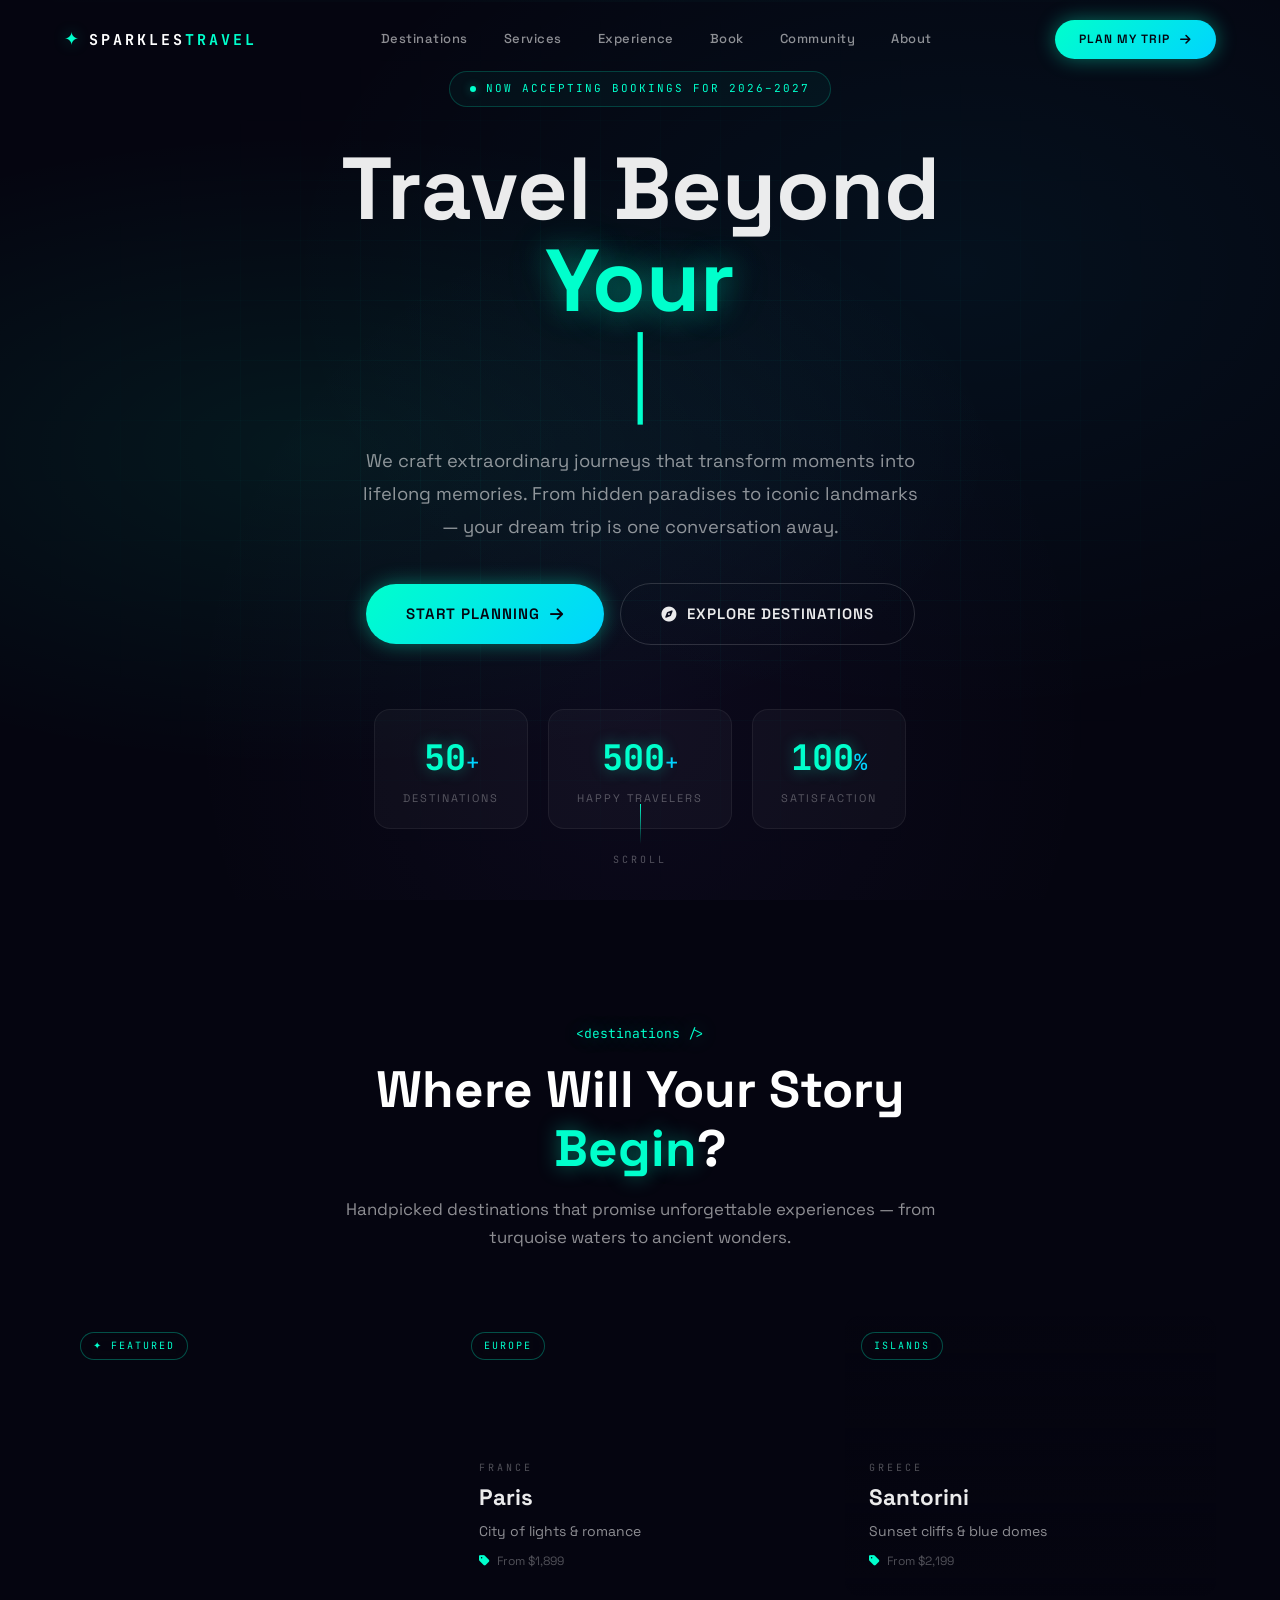
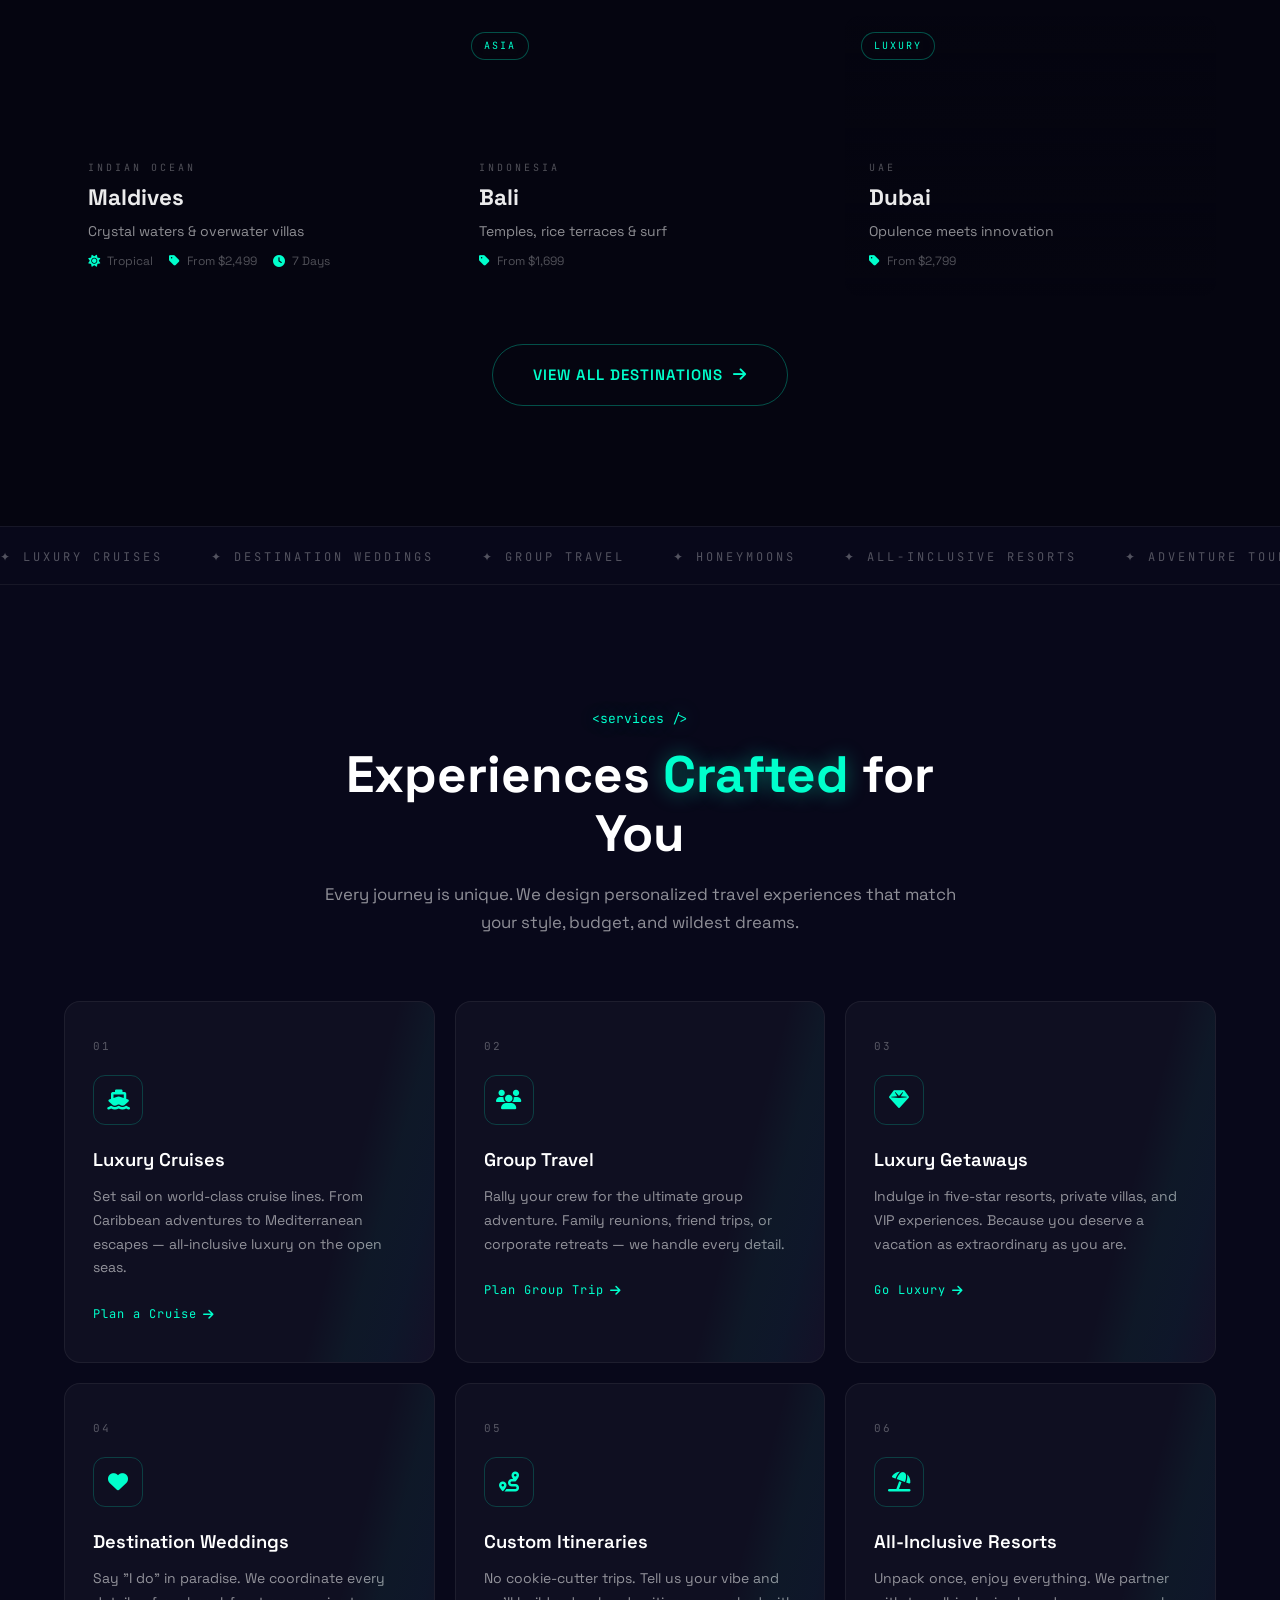
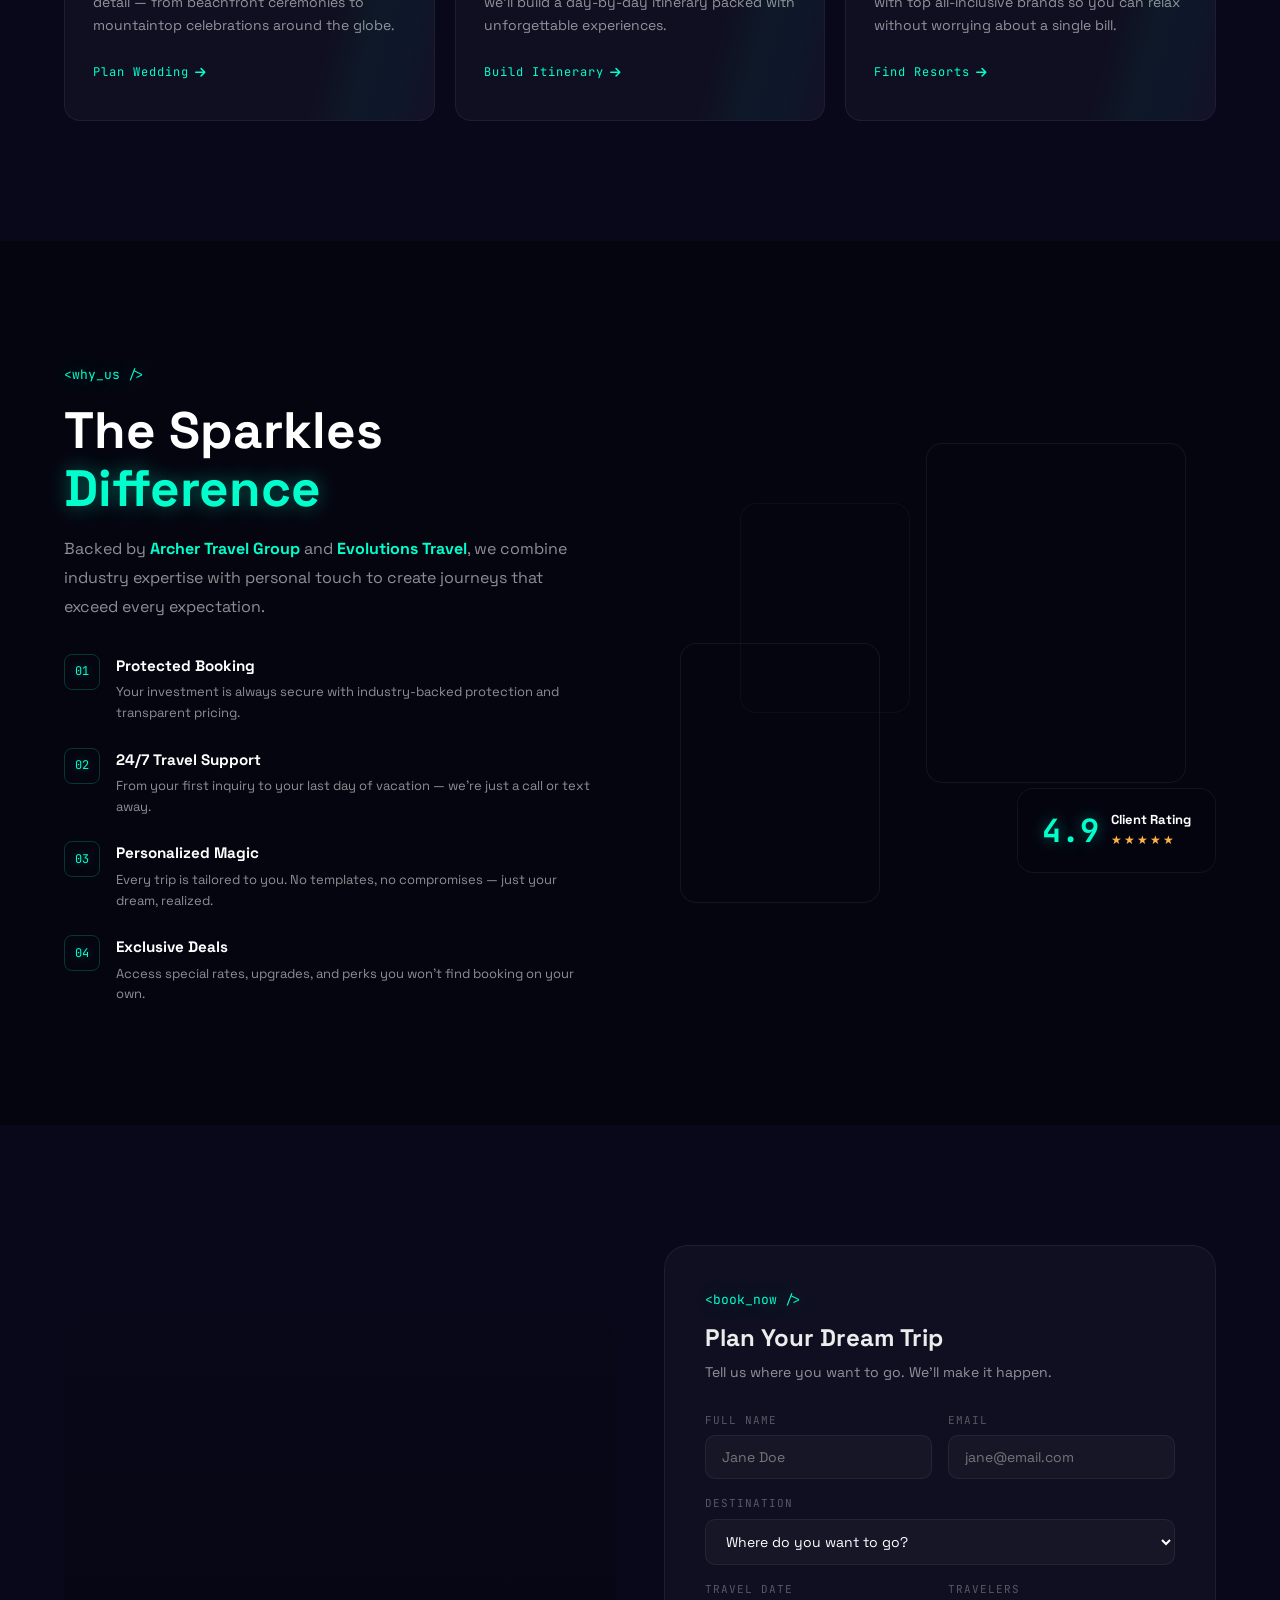
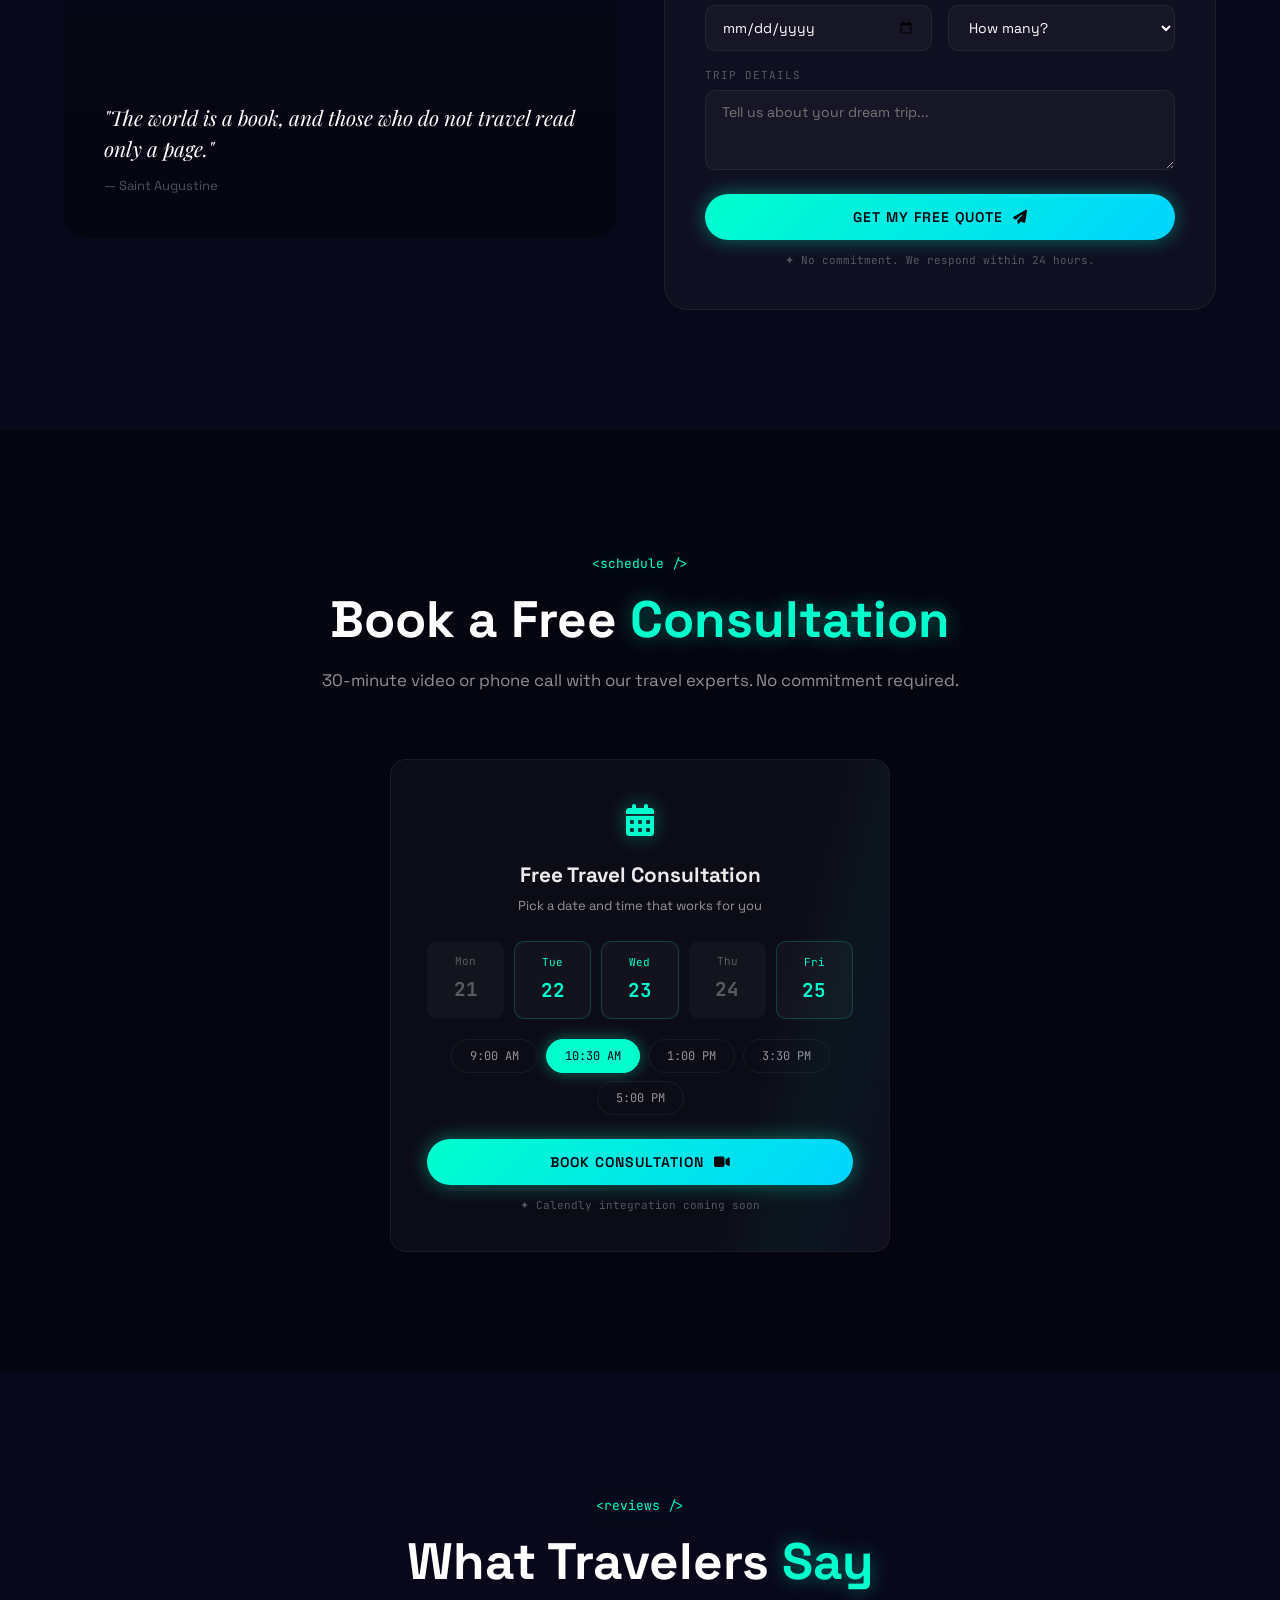
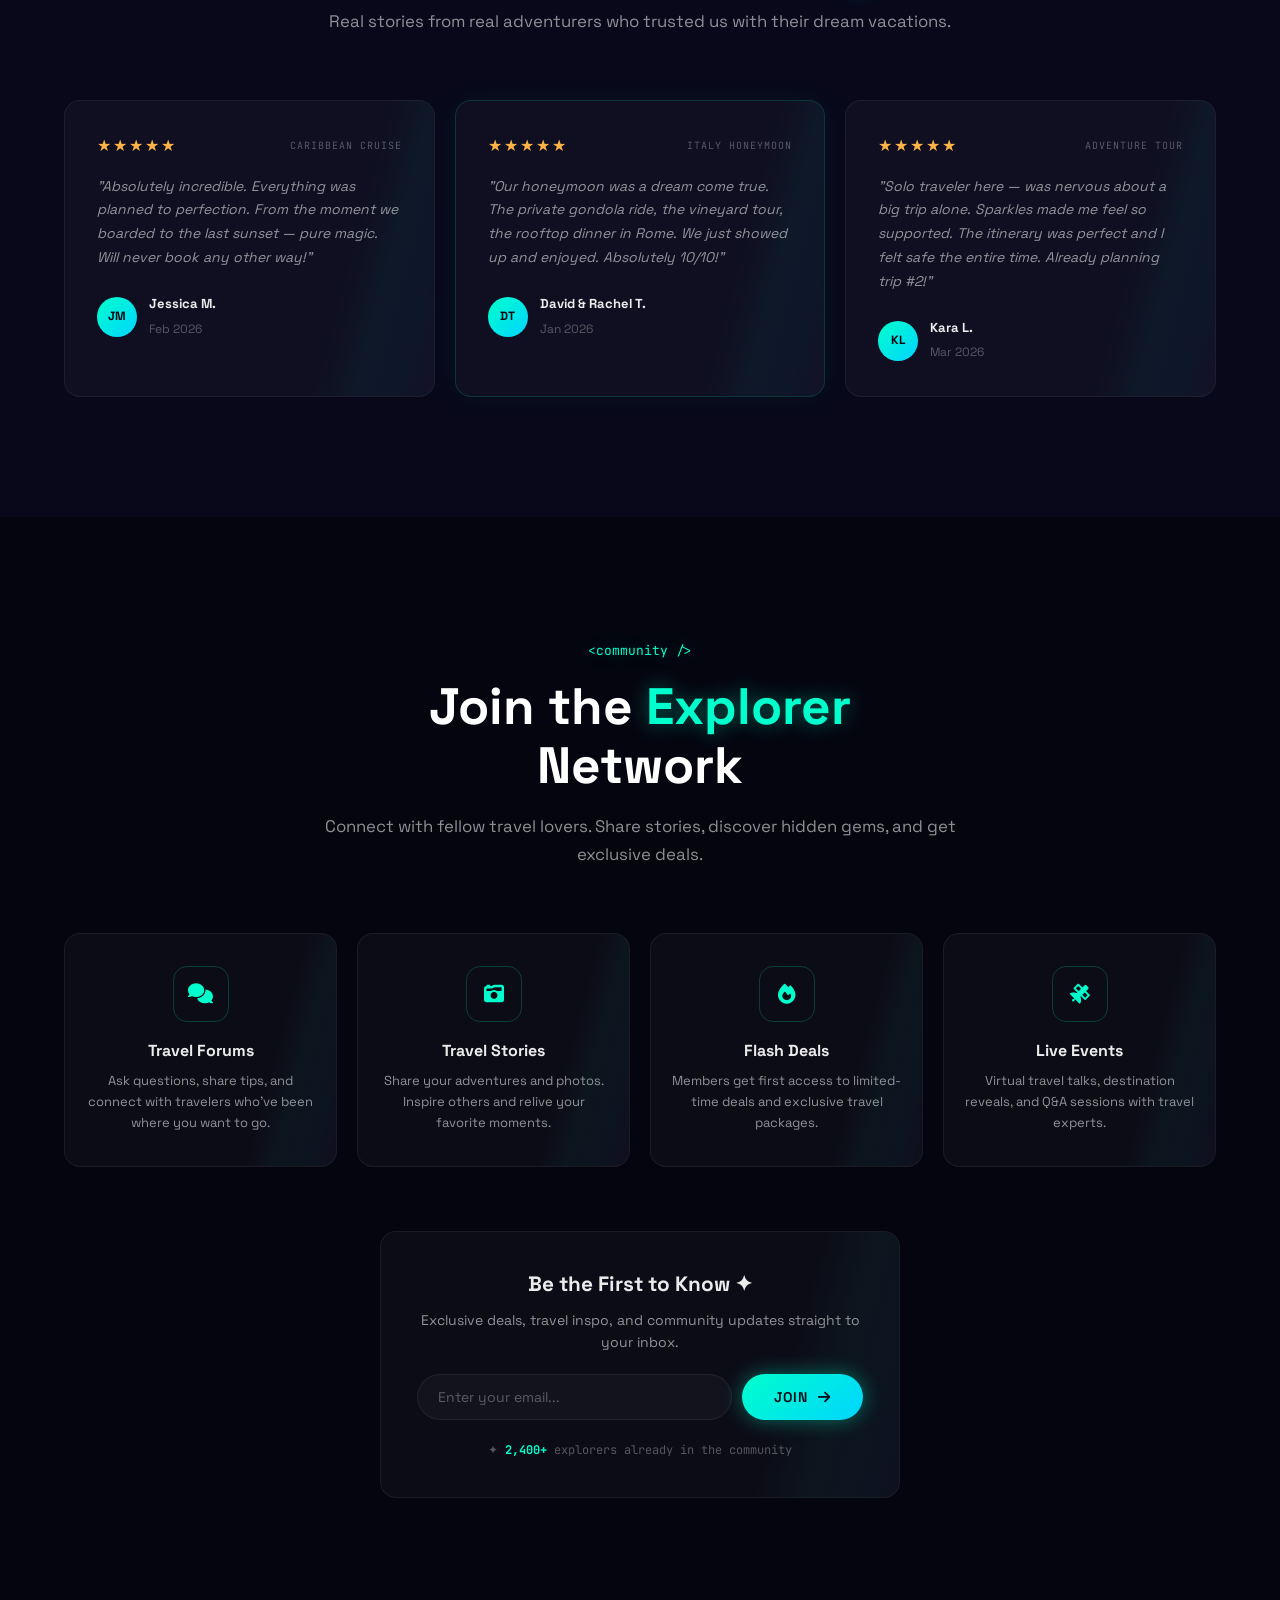
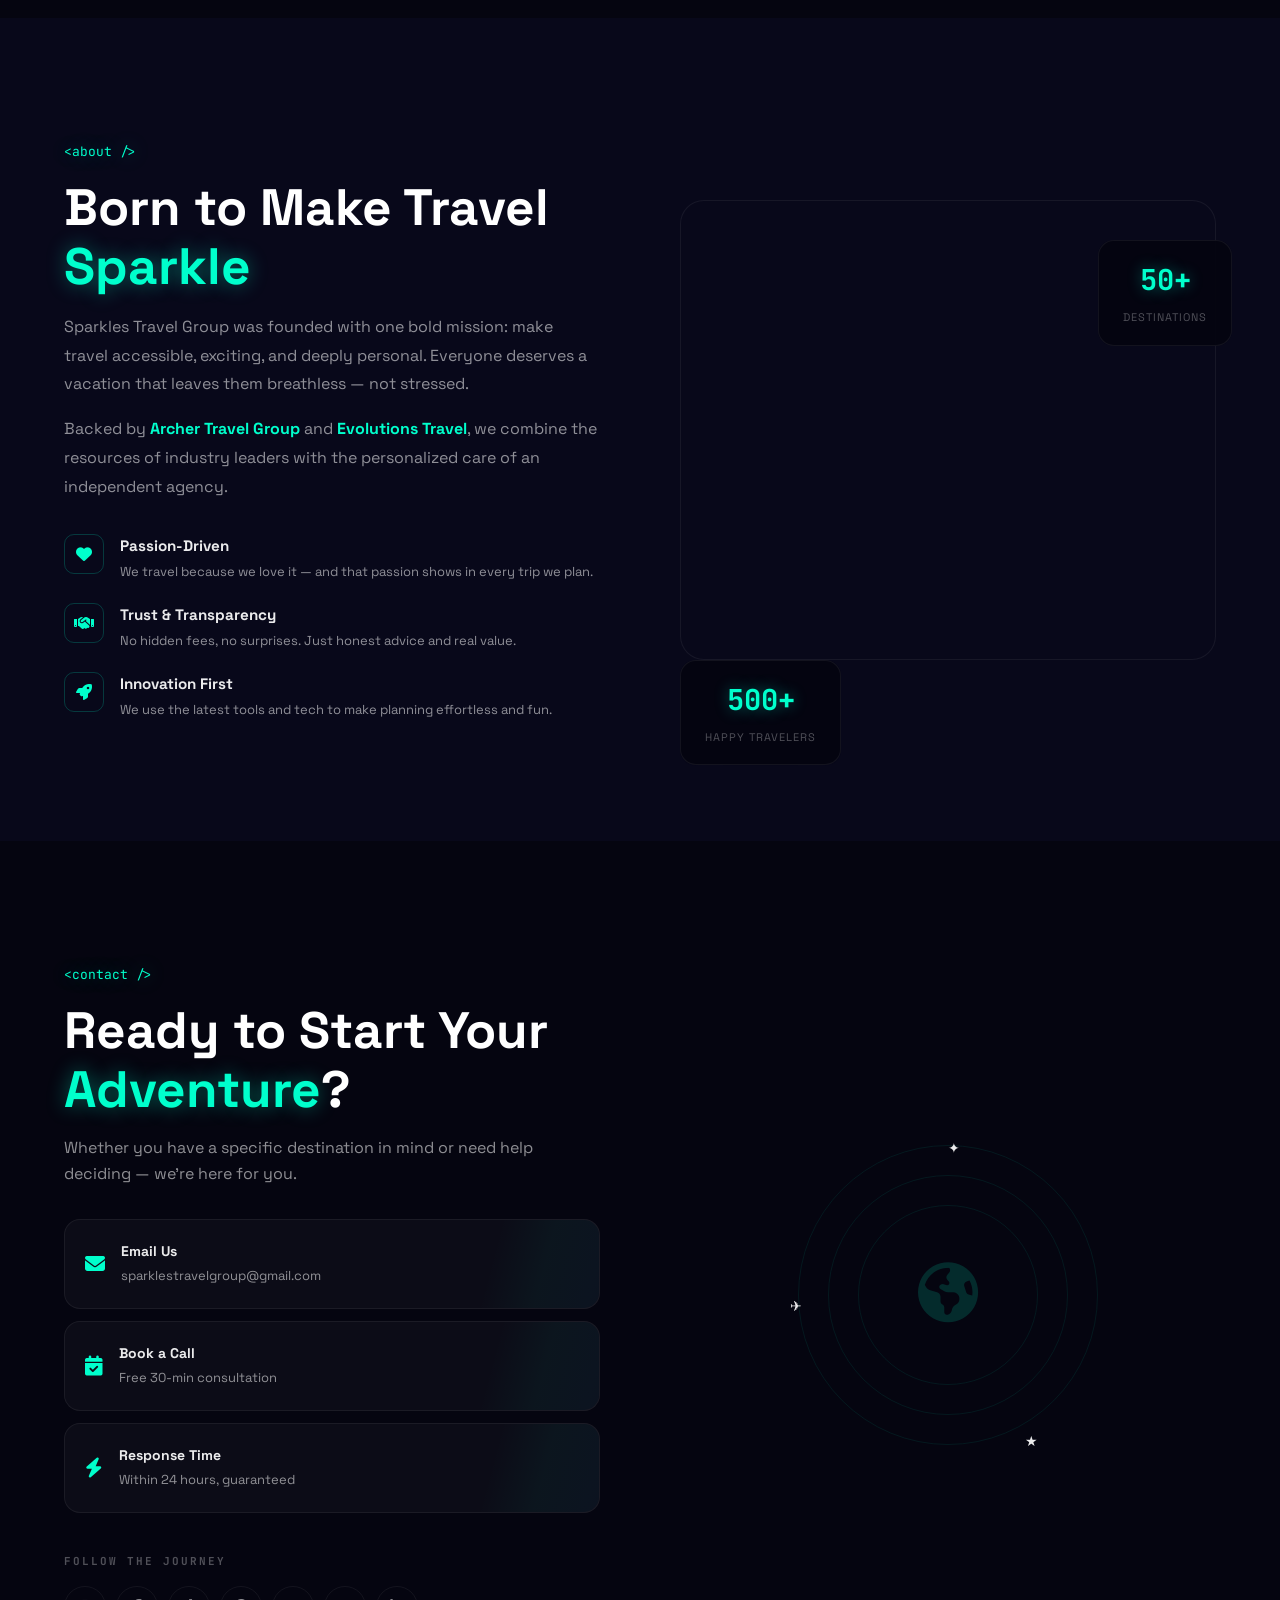
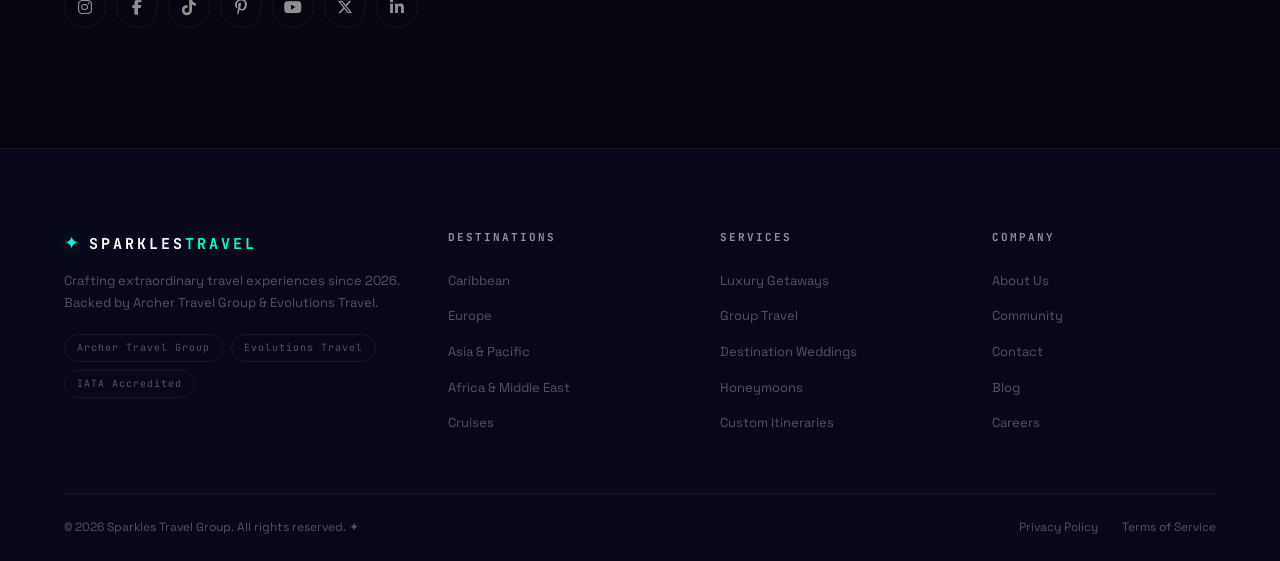
==== commit c8c76b5b: "✦ Futuristic sleek redesign — Sci-fi modern edition - Full dark mode with deep black/navy palette - " ====
--- a/index.html
+++ b/index.html
@@ -6,53 +6,53 @@
     <title>Sparkles Travel Group — Your Journey, Elevated ✦</title>
     <meta name="description" content="Sparkles Travel Group — Luxury travel, cruises, destination weddings & custom itineraries. Let us turn your dream vacation into reality.">
     
-    <!-- Fonts -->
     <link rel="preconnect" href="https://fonts.googleapis.com">
     <link rel="preconnect" href="https://fonts.gstatic.com" crossorigin>
-    <link href="https://fonts.googleapis.com/css2?family=Inter:wght@300;400;500;600;700;800;900&family=Playfair+Display:ital,wght@0,400;0,600;0,700;0,800;1,400;1,600&display=swap" rel="stylesheet">
-    
-    <!-- Icons -->
+    <link href="https://fonts.googleapis.com/css2?family=Space+Grotesk:wght@300;400;500;600;700&family=Playfair+Display:ital,wght@0,600;0,700;1,400&family=JetBrains+Mono:wght@400;500;700&display=swap" rel="stylesheet">
     <link rel="stylesheet" href="https://cdnjs.cloudflare.com/ajax/libs/font-awesome/6.5.1/css/all.min.css">
-    
-    <!-- Styles -->
     <link rel="stylesheet" href="css/style.css">
 </head>
 <body>
 
-    <!-- ✦ Preloader -->
+    <!-- Preloader -->
     <div id="preloader">
         <div class="loader">
-            <div class="loader-ring">
-                <div class="loader-plane"><i class="fas fa-plane"></i></div>
-            </div>
-            <p>Sparkles Travel Group</p>
-            <span class="loader-sub">Loading your next adventure...</span>
+            <div class="loader-hex">
+                <svg viewBox="0 0 100 100" width="60" height="60">
+                    <polygon points="50 5, 93 25, 93 75, 50 95, 7 75, 7 25" fill="none" stroke="url(#loaderGrad)" stroke-width="2" stroke-dasharray="300" stroke-dashoffset="300">
+                        <animate attributeName="stroke-dashoffset" from="300" to="0" dur="1.5s" repeatCount="indefinite"/>
+                    </polygon>
+                    <defs><linearGradient id="loaderGrad" x1="0%" y1="0%" x2="100%" y2="100%"><stop offset="0%" stop-color="#00d4aa"/><stop offset="100%" stop-color="#00c9ff"/></linearGradient></defs>
+                </svg>
+                <span class="loader-sparkle">✦</span>
+            </div>
+            <p>SPARKLES TRAVEL</p>
+            <span class="loader-sub">Initializing your journey...</span>
         </div>
     </div>
 
-    <!-- ✦ Cursor Sparkle Trail -->
-    <div id="cursor-sparkle"></div>
-
-    <!-- ✦ Navigation -->
+    <!-- Cursor Glow -->
+    <div id="cursor-glow"></div>
+
+    <!-- Navigation -->
     <nav class="navbar" id="navbar">
         <div class="nav-container">
             <a href="#" class="nav-logo">
-                <span class="logo-sparkle">✦</span>
-                <span>Sparkles<span class="logo-accent">Travel</span></span>
+                <span class="logo-hex">✦</span>
+                <span class="logo-text">SPARKLES<span class="logo-accent">TRAVEL</span></span>
             </a>
             <ul class="nav-menu" id="nav-menu">
-                <li><a href="#destinations" class="nav-link">Destinations</a></li>
-                <li><a href="#services" class="nav-link">Services</a></li>
-                <li><a href="#experience" class="nav-link">Experience</a></li>
-                <li><a href="#booking" class="nav-link">Book</a></li>
-                <li><a href="#community" class="nav-link">Community</a></li>
-                <li><a href="#about" class="nav-link">About</a></li>
-                <li><a href="#contact" class="nav-link">Contact</a></li>
+                <li><a href="#destinations" class="nav-link"><span class="nav-link-text">Destinations</span></a></li>
+                <li><a href="#services" class="nav-link"><span class="nav-link-text">Services</span></a></li>
+                <li><a href="#experience" class="nav-link"><span class="nav-link-text">Experience</span></a></li>
+                <li><a href="#booking" class="nav-link"><span class="nav-link-text">Book</span></a></li>
+                <li><a href="#community" class="nav-link"><span class="nav-link-text">Community</span></a></li>
+                <li><a href="#about" class="nav-link"><span class="nav-link-text">About</span></a></li>
             </ul>
             <div class="nav-actions">
-                <a href="#booking" class="btn btn-primary nav-cta">
-                    <i class="fas fa-paper-plane"></i>
-                    Plan My Trip
+                <a href="#booking" class="btn btn-neon nav-cta">
+                    <span>Plan My Trip</span>
+                    <i class="fas fa-arrow-right"></i>
                 </a>
                 <button class="nav-toggle" id="nav-toggle" aria-label="Toggle menu">
                     <span></span><span></span><span></span>
@@ -61,71 +61,54 @@
         </div>
     </nav>
 
-    <!-- ✦ Hero Section -->
+    <!-- Hero -->
     <section class="hero" id="hero">
         <div class="hero-bg">
-            <div class="hero-mesh"></div>
-            <div class="hero-gradient-orbs">
-                <div class="orb orb-1"></div>
-                <div class="orb orb-2"></div>
-                <div class="orb orb-3"></div>
-            </div>
+            <div class="grid-overlay"></div>
+            <div class="hero-gradient-mesh"></div>
             <div class="hero-particles" id="particles"></div>
-            <div class="floating-icons" id="floating-icons">
-                <span class="float-icon" style="--delay:0s;--x:10%;--y:20%">✈️</span>
-                <span class="float-icon" style="--delay:1s;--x:85%;--y:15%">🌴</span>
-                <span class="float-icon" style="--delay:2s;--x:75%;--y:70%">🏖️</span>
-                <span class="float-icon" style="--delay:3s;--x:15%;--y:75%">🗺️</span>
-                <span class="float-icon" style="--delay:4s;--x:90%;--y:45%">⛵</span>
-                <span class="float-icon" style="--delay:5s;--x:5%;--y:50%">🌊</span>
-                <span class="float-icon" style="--delay:1.5s;--x:50%;--y:80%">🌺</span>
-                <span class="float-icon" style="--delay:3.5s;--x:35%;--y:10%">🗼</span>
-            </div>
+            <div class="scan-line"></div>
         </div>
 
         <div class="hero-content">
-            <div class="hero-badge animate-in">
-                <span class="badge-pulse"></span>
-                <span>✦ Your Next Adventure Starts Here</span>
+            <div class="hero-badge">
+                <span class="badge-dot"></span>
+                <span class="badge-text">NOW ACCEPTING BOOKINGS FOR 2026–2027</span>
             </div>
             
             <h1 class="hero-title">
-                <span class="title-line animate-in" style="--delay:0.2s">Travel Beyond</span>
-                <span class="title-line title-accent animate-in" style="--delay:0.4s">Your Imagination</span>
+                <span class="title-line">Travel Beyond</span>
+                <span class="title-line title-glow" id="typed-text"></span>
+                <span class="type-cursor">|</span>
             </h1>
             
-            <p class="hero-subtitle animate-in" style="--delay:0.6s">
+            <p class="hero-subtitle">
                 We craft extraordinary journeys that transform moments into lifelong memories. 
-                From hidden paradises to iconic landmarks — your dream trip is just a conversation away.
+                From hidden paradises to iconic landmarks — your dream trip is one conversation away.
             </p>
 
-            <div class="hero-cta animate-in" style="--delay:0.8s">
-                <a href="#booking" class="btn btn-primary btn-lg btn-glow">
+            <div class="hero-cta">
+                <a href="#booking" class="btn btn-neon btn-lg">
                     <span>Start Planning</span>
                     <i class="fas fa-arrow-right"></i>
                 </a>
-                <a href="#destinations" class="btn btn-glass btn-lg">
+                <a href="#destinations" class="btn btn-ghost btn-lg">
                     <i class="fas fa-compass"></i>
                     <span>Explore Destinations</span>
                 </a>
             </div>
 
-            <div class="hero-stats animate-in" style="--delay:1s">
-                <div class="stat">
-                    <span class="stat-number" data-count="50">0</span>
-                    <span class="stat-plus">+</span>
+            <div class="hero-stats">
+                <div class="stat-card">
+                    <span class="stat-number" data-count="50">0</span><span class="stat-suffix">+</span>
                     <span class="stat-label">Destinations</span>
                 </div>
-                <div class="stat-divider"></div>
-                <div class="stat">
-                    <span class="stat-number" data-count="500">0</span>
-                    <span class="stat-plus">+</span>
+                <div class="stat-card">
+                    <span class="stat-number" data-count="500">0</span><span class="stat-suffix">+</span>
                     <span class="stat-label">Happy Travelers</span>
                 </div>
-                <div class="stat-divider"></div>
-                <div class="stat">
-                    <span class="stat-number" data-count="100">0</span>
-                    <span class="stat-plus">%</span>
+                <div class="stat-card">
+                    <span class="stat-number" data-count="100">0</span><span class="stat-suffix">%</span>
                     <span class="stat-label">Satisfaction</span>
                 </div>
             </div>
@@ -133,281 +116,228 @@
 
         <div class="hero-scroll">
             <a href="#destinations">
-                <span>Discover More</span>
-                <div class="scroll-indicator">
-                    <div class="scroll-dot"></div>
-                </div>
+                <div class="scroll-line"></div>
+                <span>SCROLL</span>
             </a>
         </div>
     </section>
 
-    <!-- ✦ Destination Showcase -->
+    <!-- Destinations -->
     <section class="destinations" id="destinations">
         <div class="container">
             <div class="section-header">
-                <span class="section-tag"><i class="fas fa-map-marker-alt"></i> Popular Destinations</span>
-                <h2 class="section-title">Where Will Your <em>Story</em> Begin?</h2>
-                <p class="section-desc">From turquoise waters to ancient wonders — explore handpicked destinations that promise unforgettable experiences.</p>
+                <span class="section-tag">&lt;destinations /&gt;</span>
+                <h2 class="section-title">Where Will Your Story <span class="text-glow">Begin</span>?</h2>
+                <p class="section-desc">Handpicked destinations that promise unforgettable experiences — from turquoise waters to ancient wonders.</p>
             </div>
 
             <div class="destinations-grid">
-                <!-- Featured Large Card -->
-                <div class="dest-card dest-featured tilt-card" data-tilt>
+                <div class="dest-card dest-featured">
                     <div class="dest-image" style="background-image: url('https://images.unsplash.com/photo-1580541631950-7282082b02f6?w=800&q=80')">
-                        <div class="dest-shimmer"></div>
                         <div class="dest-overlay">
-                            <span class="dest-tag">✦ Featured</span>
+                            <span class="dest-tag">✦ FEATURED</span>
                             <div class="dest-info">
+                                <span class="dest-region">INDIAN OCEAN</span>
                                 <h3>Maldives</h3>
                                 <p>Crystal waters & overwater villas</p>
                                 <div class="dest-meta">
                                     <span><i class="fas fa-sun"></i> Tropical</span>
-                                    <span><i class="fas fa-dollar-sign"></i> From $2,499</span>
+                                    <span><i class="fas fa-tag"></i> From $2,499</span>
                                     <span><i class="fas fa-clock"></i> 7 Days</span>
                                 </div>
                             </div>
-                            <a href="#booking" class="dest-cta">
-                                Explore <i class="fas fa-arrow-right"></i>
-                            </a>
-                        </div>
-                    </div>
-                </div>
-
-                <div class="dest-card tilt-card" data-tilt>
+                            <a href="#booking" class="btn btn-neon btn-sm">Explore →</a>
+                        </div>
+                        <div class="card-border-glow"></div>
+                    </div>
+                </div>
+
+                <div class="dest-card">
                     <div class="dest-image" style="background-image: url('https://images.unsplash.com/photo-1502602898657-3e91760cbb34?w=600&q=80')">
-                        <div class="dest-shimmer"></div>
                         <div class="dest-overlay">
-                            <span class="dest-tag">🇫🇷 Europe</span>
+                            <span class="dest-tag">EUROPE</span>
                             <div class="dest-info">
-                                <h3>Paris, France</h3>
+                                <span class="dest-region">FRANCE</span>
+                                <h3>Paris</h3>
                                 <p>City of lights & romance</p>
-                                <div class="dest-meta">
-                                    <span><i class="fas fa-dollar-sign"></i> From $1,899</span>
-                                </div>
-                            </div>
-                            <a href="#booking" class="dest-cta">Explore <i class="fas fa-arrow-right"></i></a>
-                        </div>
-                    </div>
-                </div>
-
-                <div class="dest-card tilt-card" data-tilt>
+                                <div class="dest-meta"><span><i class="fas fa-tag"></i> From $1,899</span></div>
+                            </div>
+                            <a href="#booking" class="btn btn-neon btn-sm">Explore →</a>
+                        </div>
+                        <div class="card-border-glow"></div>
+                    </div>
+                </div>
+
+                <div class="dest-card">
                     <div class="dest-image" style="background-image: url('https://images.unsplash.com/photo-1570077188670-e3a8d69ac5ff?w=600&q=80')">
-                        <div class="dest-shimmer"></div>
                         <div class="dest-overlay">
-                            <span class="dest-tag">🇬🇷 Islands</span>
+                            <span class="dest-tag">ISLANDS</span>
                             <div class="dest-info">
-                                <h3>Santorini, Greece</h3>
+                                <span class="dest-region">GREECE</span>
+                                <h3>Santorini</h3>
                                 <p>Sunset cliffs & blue domes</p>
-                                <div class="dest-meta">
-                                    <span><i class="fas fa-dollar-sign"></i> From $2,199</span>
-                                </div>
-                            </div>
-                            <a href="#booking" class="dest-cta">Explore <i class="fas fa-arrow-right"></i></a>
-                        </div>
-                    </div>
-                </div>
-
-                <div class="dest-card tilt-card" data-tilt>
+                                <div class="dest-meta"><span><i class="fas fa-tag"></i> From $2,199</span></div>
+                            </div>
+                            <a href="#booking" class="btn btn-neon btn-sm">Explore →</a>
+                        </div>
+                        <div class="card-border-glow"></div>
+                    </div>
+                </div>
+
+                <div class="dest-card">
                     <div class="dest-image" style="background-image: url('https://images.unsplash.com/photo-1537996194471-e657df975ab4?w=600&q=80')">
-                        <div class="dest-shimmer"></div>
                         <div class="dest-overlay">
-                            <span class="dest-tag">🇮🇩 Asia</span>
+                            <span class="dest-tag">ASIA</span>
                             <div class="dest-info">
-                                <h3>Bali, Indonesia</h3>
+                                <span class="dest-region">INDONESIA</span>
+                                <h3>Bali</h3>
                                 <p>Temples, rice terraces & surf</p>
-                                <div class="dest-meta">
-                                    <span><i class="fas fa-dollar-sign"></i> From $1,699</span>
-                                </div>
-                            </div>
-                            <a href="#booking" class="dest-cta">Explore <i class="fas fa-arrow-right"></i></a>
-                        </div>
-                    </div>
-                </div>
-
-                <div class="dest-card tilt-card" data-tilt>
+                                <div class="dest-meta"><span><i class="fas fa-tag"></i> From $1,699</span></div>
+                            </div>
+                            <a href="#booking" class="btn btn-neon btn-sm">Explore →</a>
+                        </div>
+                        <div class="card-border-glow"></div>
+                    </div>
+                </div>
+
+                <div class="dest-card">
                     <div class="dest-image" style="background-image: url('https://images.unsplash.com/photo-1512453979798-5ea266f8880c?w=600&q=80')">
-                        <div class="dest-shimmer"></div>
                         <div class="dest-overlay">
-                            <span class="dest-tag">🇦🇪 Luxury</span>
+                            <span class="dest-tag">LUXURY</span>
                             <div class="dest-info">
-                                <h3>Dubai, UAE</h3>
+                                <span class="dest-region">UAE</span>
+                                <h3>Dubai</h3>
                                 <p>Opulence meets innovation</p>
-                                <div class="dest-meta">
-                                    <span><i class="fas fa-dollar-sign"></i> From $2,799</span>
-                                </div>
-                            </div>
-                            <a href="#booking" class="dest-cta">Explore <i class="fas fa-arrow-right"></i></a>
-                        </div>
+                                <div class="dest-meta"><span><i class="fas fa-tag"></i> From $2,799</span></div>
+                            </div>
+                            <a href="#booking" class="btn btn-neon btn-sm">Explore →</a>
+                        </div>
+                        <div class="card-border-glow"></div>
                     </div>
                 </div>
             </div>
 
             <div class="section-cta">
-                <a href="#booking" class="btn btn-outline-dark btn-lg">
-                    View All Destinations <i class="fas fa-arrow-right"></i>
-                </a>
-            </div>
-        </div>
-    </section>
-
-    <!-- ✦ Experience Marquee -->
+                <a href="#booking" class="btn btn-outline-glow btn-lg">View All Destinations <i class="fas fa-arrow-right"></i></a>
+            </div>
+        </div>
+    </section>
+
+    <!-- Marquee -->
     <section class="marquee-section">
         <div class="marquee">
             <div class="marquee-track">
-                <span>✦ Luxury Cruises</span>
-                <span>✦ Destination Weddings</span>
-                <span>✦ Group Travel</span>
-                <span>✦ Honeymoons</span>
-                <span>✦ All-Inclusive Resorts</span>
-                <span>✦ Adventure Tours</span>
-                <span>✦ Custom Itineraries</span>
-                <span>✦ Luxury Cruises</span>
-                <span>✦ Destination Weddings</span>
-                <span>✦ Group Travel</span>
-                <span>✦ Honeymoons</span>
-                <span>✦ All-Inclusive Resorts</span>
-                <span>✦ Adventure Tours</span>
-                <span>✦ Custom Itineraries</span>
-            </div>
-        </div>
-    </section>
-
-    <!-- ✦ Services Section -->
+                <span>✦ LUXURY CRUISES</span><span>✦ DESTINATION WEDDINGS</span>
+                <span>✦ GROUP TRAVEL</span><span>✦ HONEYMOONS</span>
+                <span>✦ ALL-INCLUSIVE RESORTS</span><span>✦ ADVENTURE TOURS</span>
+                <span>✦ CUSTOM ITINERARIES</span><span>✦ LUXURY CRUISES</span>
+                <span>✦ DESTINATION WEDDINGS</span><span>✦ GROUP TRAVEL</span>
+                <span>✦ HONEYMOONS</span><span>✦ ALL-INCLUSIVE RESORTS</span>
+                <span>✦ ADVENTURE TOURS</span><span>✦ CUSTOM ITINERARIES</span>
+            </div>
+        </div>
+    </section>
+
+    <!-- Services -->
     <section class="services" id="services">
         <div class="container">
             <div class="section-header">
-                <span class="section-tag"><i class="fas fa-concierge-bell"></i> Our Services</span>
-                <h2 class="section-title">Travel Experiences <em>Crafted</em> for You</h2>
+                <span class="section-tag">&lt;services /&gt;</span>
+                <h2 class="section-title">Experiences <span class="text-glow">Crafted</span> for You</h2>
                 <p class="section-desc">Every journey is unique. We design personalized travel experiences that match your style, budget, and wildest dreams.</p>
             </div>
 
             <div class="services-grid">
-                <div class="service-card glass-card">
-                    <div class="card-glow"></div>
-                    <div class="service-icon-wrapper">
-                        <div class="service-icon">
-                            <i class="fas fa-ship"></i>
-                        </div>
-                        <div class="icon-ring"></div>
-                    </div>
+                <div class="service-card holo-card">
+                    <div class="holo-shine"></div>
+                    <div class="service-number">01</div>
+                    <div class="service-icon"><i class="fas fa-ship"></i></div>
                     <h3>Luxury Cruises</h3>
-                    <p>Set sail on world-class cruise lines. From Caribbean adventures to Mediterranean escapes — all-inclusive luxury awaits on the open seas.</p>
-                    <a href="#booking" class="service-link">
-                        Plan a Cruise <i class="fas fa-arrow-right"></i>
-                    </a>
-                </div>
-
-                <div class="service-card glass-card">
-                    <div class="card-glow"></div>
-                    <div class="service-icon-wrapper">
-                        <div class="service-icon">
-                            <i class="fas fa-users"></i>
-                        </div>
-                        <div class="icon-ring"></div>
-                    </div>
+                    <p>Set sail on world-class cruise lines. From Caribbean adventures to Mediterranean escapes — all-inclusive luxury on the open seas.</p>
+                    <a href="#booking" class="service-link">Plan a Cruise <i class="fas fa-arrow-right"></i></a>
+                </div>
+
+                <div class="service-card holo-card">
+                    <div class="holo-shine"></div>
+                    <div class="service-number">02</div>
+                    <div class="service-icon"><i class="fas fa-users"></i></div>
                     <h3>Group Travel</h3>
                     <p>Rally your crew for the ultimate group adventure. Family reunions, friend trips, or corporate retreats — we handle every detail.</p>
-                    <a href="#booking" class="service-link">
-                        Plan Group Trip <i class="fas fa-arrow-right"></i>
-                    </a>
-                </div>
-
-                <div class="service-card glass-card">
-                    <div class="card-glow"></div>
-                    <div class="service-icon-wrapper">
-                        <div class="service-icon">
-                            <i class="fas fa-gem"></i>
-                        </div>
-                        <div class="icon-ring"></div>
-                    </div>
+                    <a href="#booking" class="service-link">Plan Group Trip <i class="fas fa-arrow-right"></i></a>
+                </div>
+
+                <div class="service-card holo-card">
+                    <div class="holo-shine"></div>
+                    <div class="service-number">03</div>
+                    <div class="service-icon"><i class="fas fa-gem"></i></div>
                     <h3>Luxury Getaways</h3>
-                    <p>Indulge in five-star resorts, private villas, and VIP experiences. Because you deserve a vacation that's as extraordinary as you are.</p>
-                    <a href="#booking" class="service-link">
-                        Go Luxury <i class="fas fa-arrow-right"></i>
-                    </a>
-                </div>
-
-                <div class="service-card glass-card">
-                    <div class="card-glow"></div>
-                    <div class="service-icon-wrapper">
-                        <div class="service-icon">
-                            <i class="fas fa-heart"></i>
-                        </div>
-                        <div class="icon-ring"></div>
-                    </div>
+                    <p>Indulge in five-star resorts, private villas, and VIP experiences. Because you deserve a vacation as extraordinary as you are.</p>
+                    <a href="#booking" class="service-link">Go Luxury <i class="fas fa-arrow-right"></i></a>
+                </div>
+
+                <div class="service-card holo-card">
+                    <div class="holo-shine"></div>
+                    <div class="service-number">04</div>
+                    <div class="service-icon"><i class="fas fa-heart"></i></div>
                     <h3>Destination Weddings</h3>
                     <p>Say "I do" in paradise. We coordinate every detail — from beachfront ceremonies to mountaintop celebrations around the globe.</p>
-                    <a href="#booking" class="service-link">
-                        Plan Wedding <i class="fas fa-arrow-right"></i>
-                    </a>
-                </div>
-
-                <div class="service-card glass-card">
-                    <div class="card-glow"></div>
-                    <div class="service-icon-wrapper">
-                        <div class="service-icon">
-                            <i class="fas fa-route"></i>
-                        </div>
-                        <div class="icon-ring"></div>
-                    </div>
+                    <a href="#booking" class="service-link">Plan Wedding <i class="fas fa-arrow-right"></i></a>
+                </div>
+
+                <div class="service-card holo-card">
+                    <div class="holo-shine"></div>
+                    <div class="service-number">05</div>
+                    <div class="service-icon"><i class="fas fa-route"></i></div>
                     <h3>Custom Itineraries</h3>
-                    <p>No cookie-cutter trips here. Tell us your vibe and we'll build a day-by-day itinerary packed with experiences you'll never forget.</p>
-                    <a href="#booking" class="service-link">
-                        Build Itinerary <i class="fas fa-arrow-right"></i>
-                    </a>
-                </div>
-
-                <div class="service-card glass-card">
-                    <div class="card-glow"></div>
-                    <div class="service-icon-wrapper">
-                        <div class="service-icon">
-                            <i class="fas fa-umbrella-beach"></i>
-                        </div>
-                        <div class="icon-ring"></div>
-                    </div>
+                    <p>No cookie-cutter trips. Tell us your vibe and we'll build a day-by-day itinerary packed with unforgettable experiences.</p>
+                    <a href="#booking" class="service-link">Build Itinerary <i class="fas fa-arrow-right"></i></a>
+                </div>
+
+                <div class="service-card holo-card">
+                    <div class="holo-shine"></div>
+                    <div class="service-number">06</div>
+                    <div class="service-icon"><i class="fas fa-umbrella-beach"></i></div>
                     <h3>All-Inclusive Resorts</h3>
                     <p>Unpack once, enjoy everything. We partner with top all-inclusive brands so you can relax without worrying about a single bill.</p>
-                    <a href="#booking" class="service-link">
-                        Find Resorts <i class="fas fa-arrow-right"></i>
-                    </a>
-                </div>
-            </div>
-        </div>
-    </section>
-
-    <!-- ✦ Experience / Why Choose Us -->
+                    <a href="#booking" class="service-link">Find Resorts <i class="fas fa-arrow-right"></i></a>
+                </div>
+            </div>
+        </div>
+    </section>
+
+    <!-- Experience / Why Us -->
     <section class="experience" id="experience">
         <div class="container">
             <div class="experience-grid">
                 <div class="experience-content">
-                    <span class="section-tag"><i class="fas fa-star"></i> The Sparkles Difference</span>
-                    <h2 class="section-title">Why Travelers <em>Choose</em> Us</h2>
-                    <p class="experience-text">We're not just another travel agency. Backed by <strong>Archer Travel Group</strong> and <strong>Evolutions Travel</strong>, we combine industry expertise with personal touch to create journeys that exceed every expectation.</p>
+                    <span class="section-tag">&lt;why_us /&gt;</span>
+                    <h2 class="section-title">The Sparkles <span class="text-glow">Difference</span></h2>
+                    <p class="experience-text">Backed by <strong>Archer Travel Group</strong> and <strong>Evolutions Travel</strong>, we combine industry expertise with personal touch to create journeys that exceed every expectation.</p>
                     
                     <div class="experience-features">
                         <div class="exp-feature">
-                            <div class="exp-icon"><i class="fas fa-shield-alt"></i></div>
+                            <div class="exp-number">01</div>
                             <div>
                                 <h4>Protected Booking</h4>
                                 <p>Your investment is always secure with industry-backed protection and transparent pricing.</p>
                             </div>
                         </div>
                         <div class="exp-feature">
-                            <div class="exp-icon"><i class="fas fa-headset"></i></div>
+                            <div class="exp-number">02</div>
                             <div>
                                 <h4>24/7 Travel Support</h4>
                                 <p>From your first inquiry to your last day of vacation — we're just a call or text away.</p>
                             </div>
                         </div>
                         <div class="exp-feature">
-                            <div class="exp-icon"><i class="fas fa-magic"></i></div>
+                            <div class="exp-number">03</div>
                             <div>
                                 <h4>Personalized Magic</h4>
                                 <p>Every trip is tailored to you. No templates, no compromises — just your dream, realized.</p>
                             </div>
                         </div>
                         <div class="exp-feature">
-                            <div class="exp-icon"><i class="fas fa-tags"></i></div>
+                            <div class="exp-number">04</div>
                             <div>
                                 <h4>Exclusive Deals</h4>
                                 <p>Access special rates, upgrades, and perks you won't find booking on your own.</p>
@@ -423,57 +353,56 @@
                         <div class="exp-img exp-img-3" style="background-image: url('https://images.unsplash.com/photo-1476514525535-07fb3b4ae5f1?w=500&q=80')"></div>
                     </div>
                     <div class="exp-float-card">
-                        <div class="exp-float-icon">⭐</div>
+                        <div class="exp-rating">4.9</div>
                         <div>
-                            <strong>4.9 / 5.0</strong>
-                            <span>Client Rating</span>
-                        </div>
-                    </div>
-                </div>
-            </div>
-        </div>
-    </section>
-
-    <!-- ✦ Booking Section -->
+                            <strong>Client Rating</strong>
+                            <div class="mini-stars">★★★★★</div>
+                        </div>
+                    </div>
+                </div>
+            </div>
+        </div>
+    </section>
+
+    <!-- Booking -->
     <section class="booking" id="booking">
         <div class="container">
             <div class="booking-wrapper">
                 <div class="booking-visual">
                     <div class="booking-image" style="background-image: url('https://images.unsplash.com/photo-1506929562872-bb421503ef21?w=600&q=80')">
                         <div class="booking-overlay">
-                            <div class="booking-quote">
-                                <i class="fas fa-quote-left"></i>
+                            <blockquote>
                                 <p>"The world is a book, and those who do not travel read only a page."</p>
-                                <span>— Saint Augustine</span>
-                            </div>
-                        </div>
-                    </div>
-                </div>
-
-                <div class="booking-form-wrapper glass-card">
+                                <cite>— Saint Augustine</cite>
+                            </blockquote>
+                        </div>
+                        <div class="card-border-glow"></div>
+                    </div>
+                </div>
+
+                <div class="booking-form-wrapper">
                     <div class="form-header">
-                        <span class="form-sparkle">✦</span>
+                        <span class="section-tag">&lt;book_now /&gt;</span>
                         <h3>Plan Your Dream Trip</h3>
-                        <p>Tell us where you want to go and we'll make it happen.</p>
+                        <p>Tell us where you want to go. We'll make it happen.</p>
                     </div>
                     
                     <form id="booking-form" class="booking-form">
                         <div class="form-row">
-                            <div class="form-group floating-label">
-                                <input type="text" id="name" required placeholder=" ">
+                            <div class="form-group">
                                 <label for="name">Full Name</label>
-                                <div class="input-glow"></div>
-                            </div>
-                            <div class="form-group floating-label">
-                                <input type="email" id="email" required placeholder=" ">
-                                <label for="email">Email Address</label>
-                                <div class="input-glow"></div>
-                            </div>
-                        </div>
-
-                        <div class="form-group floating-label">
+                                <input type="text" id="name" required placeholder="Jane Doe">
+                            </div>
+                            <div class="form-group">
+                                <label for="email">Email</label>
+                                <input type="email" id="email" required placeholder="jane@email.com">
+                            </div>
+                        </div>
+
+                        <div class="form-group">
+                            <label for="destination">Destination</label>
                             <select id="destination" required>
-                                <option value="" disabled selected></option>
+                                <option value="" disabled selected>Where do you want to go?</option>
                                 <option>Caribbean & Islands</option>
                                 <option>Europe</option>
                                 <option>Asia & Pacific</option>
@@ -485,61 +414,58 @@
                                 <option>All-Inclusive Resort</option>
                                 <option>I Need Help Deciding!</option>
                             </select>
-                            <label for="destination">Where do you want to go?</label>
                         </div>
 
                         <div class="form-row">
-                            <div class="form-group floating-label">
-                                <input type="date" id="travel-date" required placeholder=" ">
+                            <div class="form-group">
                                 <label for="travel-date">Travel Date</label>
-                            </div>
-                            <div class="form-group floating-label">
+                                <input type="date" id="travel-date" required>
+                            </div>
+                            <div class="form-group">
+                                <label for="travelers">Travelers</label>
                                 <select id="travelers" required>
-                                    <option value="" disabled selected></option>
+                                    <option value="" disabled selected>How many?</option>
                                     <option>1 Traveler</option>
                                     <option>2 Travelers</option>
                                     <option>3-4 Travelers</option>
                                     <option>5-8 Travelers</option>
                                     <option>9+ Group</option>
                                 </select>
-                                <label for="travelers">How Many?</label>
-                            </div>
-                        </div>
-
-                        <div class="form-group floating-label">
-                            <textarea id="notes" rows="3" placeholder=" "></textarea>
-                            <label for="notes">Tell us about your dream trip...</label>
-                        </div>
-
-                        <button type="submit" class="btn btn-primary btn-full btn-glow">
+                            </div>
+                        </div>
+
+                        <div class="form-group">
+                            <label for="notes">Trip Details</label>
+                            <textarea id="notes" rows="3" placeholder="Tell us about your dream trip..."></textarea>
+                        </div>
+
+                        <button type="submit" class="btn btn-neon btn-full">
                             <span>Get My Free Quote</span>
                             <i class="fas fa-paper-plane"></i>
                         </button>
-                        <p class="form-disclaimer">✦ No commitment required. We'll get back to you within 24 hours.</p>
+                        <p class="form-note">✦ No commitment. We respond within 24 hours.</p>
                     </form>
                 </div>
             </div>
         </div>
     </section>
 
-    <!-- ✦ Appointment Calendar -->
+    <!-- Appointment -->
     <section class="appointment" id="appointment">
         <div class="container">
             <div class="section-header">
-                <span class="section-tag"><i class="fas fa-calendar-check"></i> Schedule a Call</span>
-                <h2 class="section-title">Let's Talk About Your <em>Trip</em></h2>
-                <p class="section-desc">Book a free consultation with our travel experts. We'll create a personalized plan tailored to your dreams.</p>
+                <span class="section-tag">&lt;schedule /&gt;</span>
+                <h2 class="section-title">Book a Free <span class="text-glow">Consultation</span></h2>
+                <p class="section-desc">30-minute video or phone call with our travel experts. No commitment required.</p>
             </div>
 
             <div class="calendar-wrapper">
-                <div class="calendar-mock glass-card">
+                <div class="calendar-card holo-card">
+                    <div class="holo-shine"></div>
                     <div class="calendar-header-mock">
-                        <div class="calendar-icon-wrap">
-                            <i class="fas fa-calendar-alt"></i>
-                            <div class="calendar-icon-pulse"></div>
-                        </div>
+                        <div class="cal-icon"><i class="fas fa-calendar-alt"></i></div>
                         <h3>Free Travel Consultation</h3>
-                        <p>30-minute video or phone call</p>
+                        <p>Pick a date and time that works for you</p>
                     </div>
 
                     <div class="calendar-grid-mock">
@@ -558,151 +484,147 @@
                         <button class="time-slot">5:00 PM</button>
                     </div>
 
-                    <button class="btn btn-primary btn-full btn-glow">
+                    <button class="btn btn-neon btn-full">
                         <span>Book Consultation</span>
                         <i class="fas fa-video"></i>
                     </button>
-                    <p class="calendar-note">✦ Calendly integration coming soon — this is a preview</p>
-                </div>
-            </div>
-        </div>
-    </section>
-
-    <!-- ✦ Testimonials -->
+                    <p class="form-note">✦ Calendly integration coming soon</p>
+                </div>
+            </div>
+        </div>
+    </section>
+
+    <!-- Testimonials -->
     <section class="testimonials" id="testimonials">
         <div class="container">
             <div class="section-header">
-                <span class="section-tag"><i class="fas fa-heart"></i> Traveler Stories</span>
-                <h2 class="section-title">What Our <em>Travelers</em> Say</h2>
-                <p class="section-desc">Real stories from real adventurers who trusted Sparkles Travel Group with their dream vacations.</p>
+                <span class="section-tag">&lt;reviews /&gt;</span>
+                <h2 class="section-title">What Travelers <span class="text-glow">Say</span></h2>
+                <p class="section-desc">Real stories from real adventurers who trusted us with their dream vacations.</p>
             </div>
 
             <div class="testimonials-grid">
-                <div class="testimonial-card glass-card-light">
+                <div class="testimonial-card holo-card">
+                    <div class="holo-shine"></div>
                     <div class="testimonial-top">
                         <div class="stars">★★★★★</div>
-                        <span class="testimonial-trip">🌴 Caribbean Cruise</span>
-                    </div>
-                    <p>"Absolutely incredible experience! Everything was planned to perfection. From the moment we boarded to the last sunset — pure magic. Will never book any other way!"</p>
+                        <span class="testimonial-trip">Caribbean Cruise</span>
+                    </div>
+                    <p>"Absolutely incredible. Everything was planned to perfection. From the moment we boarded to the last sunset — pure magic. Will never book any other way!"</p>
                     <div class="testimonial-author">
-                        <div class="author-avatar" style="background: linear-gradient(135deg, #00d4aa, #00c9ff)">JM</div>
-                        <div>
-                            <strong>Jessica M.</strong>
-                            <span>Traveled Feb 2026</span>
-                        </div>
-                    </div>
-                </div>
-
-                <div class="testimonial-card glass-card-light featured-testimonial">
+                        <div class="author-avatar">JM</div>
+                        <div><strong>Jessica M.</strong><span>Feb 2026</span></div>
+                    </div>
+                </div>
+
+                <div class="testimonial-card holo-card featured-testimonial">
+                    <div class="holo-shine"></div>
                     <div class="testimonial-top">
                         <div class="stars">★★★★★</div>
-                        <span class="testimonial-trip">🇮🇹 Italy Honeymoon</span>
-                    </div>
-                    <p>"Our honeymoon was a dream come true. Sparkles took care of EVERYTHING — the private gondola ride, the vineyard tour, the rooftop dinner in Rome. We just had to show up and enjoy. 10/10!"</p>
+                        <span class="testimonial-trip">Italy Honeymoon</span>
+                    </div>
+                    <p>"Our honeymoon was a dream come true. The private gondola ride, the vineyard tour, the rooftop dinner in Rome. We just showed up and enjoyed. Absolutely 10/10!"</p>
                     <div class="testimonial-author">
-                        <div class="author-avatar" style="background: linear-gradient(135deg, #f0c27f, #fc5c7d)">D&R</div>
-                        <div>
-                            <strong>David & Rachel T.</strong>
-                            <span>Traveled Jan 2026</span>
-                        </div>
-                    </div>
-                </div>
-
-                <div class="testimonial-card glass-card-light">
+                        <div class="author-avatar">DT</div>
+                        <div><strong>David & Rachel T.</strong><span>Jan 2026</span></div>
+                    </div>
+                </div>
+
+                <div class="testimonial-card holo-card">
+                    <div class="holo-shine"></div>
                     <div class="testimonial-top">
                         <div class="stars">★★★★★</div>
-                        <span class="testimonial-trip">🏔️ Adventure Tour</span>
-                    </div>
-                    <p>"I'm a solo traveler and was nervous about planning a big trip alone. Sparkles made me feel so supported — the itinerary was perfect and I felt safe the entire time. Already planning trip #2!"</p>
+                        <span class="testimonial-trip">Adventure Tour</span>
+                    </div>
+                    <p>"Solo traveler here — was nervous about a big trip alone. Sparkles made me feel so supported. The itinerary was perfect and I felt safe the entire time. Already planning trip #2!"</p>
                     <div class="testimonial-author">
-                        <div class="author-avatar" style="background: linear-gradient(135deg, #00c9ff, #0a0e27)">KL</div>
-                        <div>
-                            <strong>Kara L.</strong>
-                            <span>Traveled Mar 2026</span>
-                        </div>
-                    </div>
-                </div>
-            </div>
-        </div>
-    </section>
-
-    <!-- ✦ Community Section -->
+                        <div class="author-avatar">KL</div>
+                        <div><strong>Kara L.</strong><span>Mar 2026</span></div>
+                    </div>
+                </div>
+            </div>
+        </div>
+    </section>
+
+    <!-- Community -->
     <section class="community" id="community">
         <div class="container">
             <div class="section-header">
-                <span class="section-tag"><i class="fas fa-globe-americas"></i> Join the Community</span>
-                <h2 class="section-title">Connect With Fellow <em>Explorers</em></h2>
-                <p class="section-desc">Join our growing community of travel lovers. Share stories, discover hidden gems, and get exclusive deals.</p>
+                <span class="section-tag">&lt;community /&gt;</span>
+                <h2 class="section-title">Join the <span class="text-glow">Explorer</span> Network</h2>
+                <p class="section-desc">Connect with fellow travel lovers. Share stories, discover hidden gems, and get exclusive deals.</p>
             </div>
 
             <div class="community-grid">
-                <div class="community-feature glass-card">
+                <div class="community-card holo-card">
+                    <div class="holo-shine"></div>
                     <div class="community-icon"><i class="fas fa-comments"></i></div>
                     <h3>Travel Forums</h3>
                     <p>Ask questions, share tips, and connect with travelers who've been where you want to go.</p>
                 </div>
-                <div class="community-feature glass-card">
+                <div class="community-card holo-card">
+                    <div class="holo-shine"></div>
                     <div class="community-icon"><i class="fas fa-camera-retro"></i></div>
                     <h3>Travel Stories</h3>
                     <p>Share your adventures and photos. Inspire others and relive your favorite moments.</p>
                 </div>
-                <div class="community-feature glass-card">
+                <div class="community-card holo-card">
+                    <div class="holo-shine"></div>
                     <div class="community-icon"><i class="fas fa-fire"></i></div>
                     <h3>Flash Deals</h3>
-                    <p>Community members get first access to limited-time deals and exclusive travel packages.</p>
-                </div>
-                <div class="community-feature glass-card">
-                    <div class="community-icon"><i class="fas fa-calendar-star"></i></div>
+                    <p>Members get first access to limited-time deals and exclusive travel packages.</p>
+                </div>
+                <div class="community-card holo-card">
+                    <div class="holo-shine"></div>
+                    <div class="community-icon"><i class="fas fa-satellite"></i></div>
                     <h3>Live Events</h3>
-                    <p>Join virtual travel talks, destination reveals, and Q&A sessions with travel experts.</p>
+                    <p>Virtual travel talks, destination reveals, and Q&A sessions with travel experts.</p>
                 </div>
             </div>
 
             <div class="community-cta">
-                <div class="community-signup glass-card">
+                <div class="signup-card holo-card">
+                    <div class="holo-shine"></div>
                     <h3>Be the First to Know ✦</h3>
-                    <p>Get exclusive deals, travel inspo, and community updates straight to your inbox.</p>
-                    <form class="community-form">
+                    <p>Exclusive deals, travel inspo, and community updates straight to your inbox.</p>
+                    <form class="signup-form">
                         <input type="email" placeholder="Enter your email..." required>
-                        <button type="submit" class="btn btn-primary btn-glow">
-                            <span>Join</span>
-                            <i class="fas fa-arrow-right"></i>
-                        </button>
+                        <button type="submit" class="btn btn-neon"><span>Join</span><i class="fas fa-arrow-right"></i></button>
                     </form>
-                    <p class="community-count">✦ Join <strong>2,400+</strong> travel enthusiasts already in the community</p>
-                </div>
-            </div>
-        </div>
-    </section>
-
-    <!-- ✦ About Section -->
+                    <span class="signup-count">✦ <strong>2,400+</strong> explorers already in the community</span>
+                </div>
+            </div>
+        </div>
+    </section>
+
+    <!-- About -->
     <section class="about" id="about">
         <div class="container">
             <div class="about-grid">
                 <div class="about-content">
-                    <span class="section-tag"><i class="fas fa-sparkles"></i> Our Story</span>
-                    <h2 class="section-title">Born to Make Travel <em>Sparkle</em></h2>
+                    <span class="section-tag">&lt;about /&gt;</span>
+                    <h2 class="section-title">Born to Make Travel <span class="text-glow">Sparkle</span></h2>
                     
-                    <p class="about-text">Sparkles Travel Group was founded with one bold mission: to make travel accessible, exciting, and deeply personal. We believe that everyone deserves a vacation that leaves them breathless — not stressed.</p>
+                    <p class="about-text">Sparkles Travel Group was founded with one bold mission: make travel accessible, exciting, and deeply personal. Everyone deserves a vacation that leaves them breathless — not stressed.</p>
                     
-                    <p class="about-text">Backed by the trusted networks of <strong>Archer Travel Group</strong> and <strong>Evolutions Travel</strong>, we combine the resources of industry leaders with the personalized care of an independent agency. That means you get the best of both worlds: competitive rates and someone who actually cares about your trip.</p>
+                    <p class="about-text">Backed by <strong>Archer Travel Group</strong> and <strong>Evolutions Travel</strong>, we combine the resources of industry leaders with the personalized care of an independent agency.</p>
 
                     <div class="about-values">
-                        <div class="value">
+                        <div class="value-item">
                             <div class="value-icon"><i class="fas fa-heart"></i></div>
                             <div>
                                 <h4>Passion-Driven</h4>
                                 <p>We travel because we love it — and that passion shows in every trip we plan.</p>
                             </div>
                         </div>
-                        <div class="value">
+                        <div class="value-item">
                             <div class="value-icon"><i class="fas fa-handshake"></i></div>
                             <div>
                                 <h4>Trust & Transparency</h4>
                                 <p>No hidden fees, no surprises. Just honest advice and real value.</p>
                             </div>
                         </div>
-                        <div class="value">
+                        <div class="value-item">
                             <div class="value-icon"><i class="fas fa-rocket"></i></div>
                             <div>
                                 <h4>Innovation First</h4>
@@ -712,101 +634,93 @@
                     </div>
                 </div>
 
-                <div class="about-image">
-                    <div class="about-img-wrapper" style="background-image: url('https://images.unsplash.com/photo-1469854523086-cc02fe5d8800?w=600&q=80')">
-                        <div class="about-img-overlay"></div>
-                    </div>
-                    <div class="about-badge glass-card">
-                        <span class="badge-emoji">✦</span>
-                        <span class="badge-number">500+</span>
-                        <span class="badge-text">Happy Travelers</span>
-                    </div>
-                    <div class="about-badge-2 glass-card">
-                        <span class="badge-emoji">🌍</span>
-                        <span class="badge-number">50+</span>
-                        <span class="badge-text">Destinations</span>
-                    </div>
-                </div>
-            </div>
-        </div>
-    </section>
-
-    <!-- ✦ Contact Section -->
+                <div class="about-visual">
+                    <div class="about-img" style="background-image: url('https://images.unsplash.com/photo-1469854523086-cc02fe5d8800?w=600&q=80')">
+                        <div class="card-border-glow"></div>
+                    </div>
+                    <div class="about-stat-card">
+                        <span class="stat-big">500+</span>
+                        <span>Happy Travelers</span>
+                    </div>
+                    <div class="about-stat-card about-stat-2">
+                        <span class="stat-big">50+</span>
+                        <span>Destinations</span>
+                    </div>
+                </div>
+            </div>
+        </div>
+    </section>
+
+    <!-- Contact -->
     <section class="contact" id="contact">
         <div class="container">
             <div class="contact-grid">
                 <div class="contact-info">
-                    <span class="section-tag"><i class="fas fa-envelope"></i> Get In Touch</span>
-                    <h2 class="section-title">Ready to Start Your <em>Adventure</em>?</h2>
-                    <p>We'd love to hear from you. Whether you have a specific destination in mind or need help deciding — we're here for you.</p>
+                    <span class="section-tag">&lt;contact /&gt;</span>
+                    <h2 class="section-title">Ready to Start Your <span class="text-glow">Adventure</span>?</h2>
+                    <p class="contact-desc">Whether you have a specific destination in mind or need help deciding — we're here for you.</p>
 
                     <div class="contact-methods">
-                        <a href="mailto:sparklestravelgroup@gmail.com" class="contact-method glass-card">
-                            <div class="contact-method-icon"><i class="fas fa-envelope"></i></div>
-                            <div>
-                                <strong>Email Us</strong>
-                                <span>sparklestravelgroup@gmail.com</span>
-                            </div>
+                        <a href="mailto:sparklestravelgroup@gmail.com" class="contact-card holo-card">
+                            <div class="holo-shine"></div>
+                            <i class="fas fa-envelope"></i>
+                            <div><strong>Email Us</strong><span>sparklestravelgroup@gmail.com</span></div>
                         </a>
-                        <a href="#appointment" class="contact-method glass-card">
-                            <div class="contact-method-icon"><i class="fas fa-calendar-check"></i></div>
-                            <div>
-                                <strong>Book a Call</strong>
-                                <span>Free 30-min consultation</span>
-                            </div>
+                        <a href="#appointment" class="contact-card holo-card">
+                            <div class="holo-shine"></div>
+                            <i class="fas fa-calendar-check"></i>
+                            <div><strong>Book a Call</strong><span>Free 30-min consultation</span></div>
                         </a>
-                        <div class="contact-method glass-card">
-                            <div class="contact-method-icon"><i class="fas fa-clock"></i></div>
-                            <div>
-                                <strong>Response Time</strong>
-                                <span>Within 24 hours, guaranteed</span>
-                            </div>
+                        <div class="contact-card holo-card">
+                            <div class="holo-shine"></div>
+                            <i class="fas fa-bolt"></i>
+                            <div><strong>Response Time</strong><span>Within 24 hours, guaranteed</span></div>
                         </div>
                     </div>
 
                     <div class="social-links">
                         <h4>Follow the Journey</h4>
                         <div class="social-icons">
-                            <a href="#" class="social-icon" aria-label="Instagram"><i class="fab fa-instagram"></i></a>
-                            <a href="#" class="social-icon" aria-label="Facebook"><i class="fab fa-facebook-f"></i></a>
-                            <a href="#" class="social-icon" aria-label="TikTok"><i class="fab fa-tiktok"></i></a>
-                            <a href="#" class="social-icon" aria-label="Pinterest"><i class="fab fa-pinterest-p"></i></a>
-                            <a href="#" class="social-icon" aria-label="YouTube"><i class="fab fa-youtube"></i></a>
-                            <a href="#" class="social-icon" aria-label="X/Twitter"><i class="fab fa-x-twitter"></i></a>
-                            <a href="#" class="social-icon" aria-label="LinkedIn"><i class="fab fa-linkedin-in"></i></a>
+                            <a href="#" class="social-icon"><i class="fab fa-instagram"></i></a>
+                            <a href="#" class="social-icon"><i class="fab fa-facebook-f"></i></a>
+                            <a href="#" class="social-icon"><i class="fab fa-tiktok"></i></a>
+                            <a href="#" class="social-icon"><i class="fab fa-pinterest-p"></i></a>
+                            <a href="#" class="social-icon"><i class="fab fa-youtube"></i></a>
+                            <a href="#" class="social-icon"><i class="fab fa-x-twitter"></i></a>
+                            <a href="#" class="social-icon"><i class="fab fa-linkedin-in"></i></a>
                         </div>
                     </div>
                 </div>
 
                 <div class="contact-visual">
-                    <div class="globe-animation">
-                        <i class="fas fa-globe-americas"></i>
-                        <div class="orbit orbit-1"></div>
-                        <div class="orbit orbit-2"></div>
-                        <div class="orbit orbit-3"></div>
-                        <div class="orbit-dot orbit-dot-1">✈️</div>
-                        <div class="orbit-dot orbit-dot-2">✦</div>
-                        <div class="orbit-dot orbit-dot-3">🌟</div>
-                    </div>
-                </div>
-            </div>
-        </div>
-    </section>
-
-    <!-- ✦ Footer -->
+                    <div class="globe-wrap">
+                        <div class="globe-ring ring-1"></div>
+                        <div class="globe-ring ring-2"></div>
+                        <div class="globe-ring ring-3"></div>
+                        <div class="globe-center"><i class="fas fa-globe-americas"></i></div>
+                        <div class="globe-dot dot-1">✈</div>
+                        <div class="globe-dot dot-2">✦</div>
+                        <div class="globe-dot dot-3">★</div>
+                    </div>
+                </div>
+            </div>
+        </div>
+    </section>
+
+    <!-- Footer -->
     <footer class="footer">
         <div class="container">
             <div class="footer-grid">
                 <div class="footer-brand">
                     <a href="#" class="nav-logo footer-logo">
-                        <span class="logo-sparkle">✦</span>
-                        <span>Sparkles<span class="logo-accent">Travel</span></span>
+                        <span class="logo-hex">✦</span>
+                        <span class="logo-text">SPARKLES<span class="logo-accent">TRAVEL</span></span>
                     </a>
                     <p>Crafting extraordinary travel experiences since 2026. Backed by Archer Travel Group & Evolutions Travel.</p>
                     <div class="footer-badges">
-                        <span class="footer-badge">✦ Archer Travel Group</span>
-                        <span class="footer-badge">✦ Evolutions Travel</span>
-                        <span class="footer-badge">✦ IATA Accredited</span>
+                        <span class="f-badge">Archer Travel Group</span>
+                        <span class="f-badge">Evolutions Travel</span>
+                        <span class="f-badge">IATA Accredited</span>
                     </div>
                 </div>
                 <div class="footer-links">
@@ -845,13 +759,11 @@
                 <div class="footer-legal">
                     <a href="#">Privacy Policy</a>
                     <a href="#">Terms of Service</a>
-                    <a href="#">Cookie Policy</a>
                 </div>
             </div>
         </div>
     </footer>
 
-    <!-- Scripts -->
     <script src="js/main.js"></script>
 </body>
 </html>
--- a/css/style.css
+++ b/css/style.css
@@ -1,877 +1,767 @@
 /* ============================================
-   SPARKLES TRAVEL GROUP — PREMIUM STYLESHEET
-   Modern • Sleek • Futuristic • Travel Vibes
-   Maximum Pizzazz Edition ✦
+   SPARKLES TRAVEL GROUP — FUTURISTIC EDITION
+   Sleek • Modern • Sci-Fi • Premium
    ============================================ */
 
-/* ---------- Design Tokens ---------- */
 :root {
-    --navy: #0a0e27;
-    --navy-light: #111642;
-    --navy-mid: #161b4a;
-    --teal: #00d4aa;
-    --teal-dark: #00b894;
-    --teal-glow: rgba(0, 212, 170, 0.4);
-    --cyan: #00c9ff;
-    --cyan-glow: rgba(0, 201, 255, 0.3);
-    --gold: #f0c27f;
-    --gold-glow: rgba(240, 194, 127, 0.3);
-    --rose: #fc5c7d;
-    --purple: #6c5ce7;
-    --purple-glow: rgba(108, 92, 231, 0.3);
-    
+    /* Core palette */
+    --black: #050510;
+    --navy: #08081a;
+    --navy-light: #0e0e2c;
+    --surface: #111133;
+    --surface-light: #1a1a4a;
+
+    /* Neon accents */
+    --neon-teal: #00ffcc;
+    --neon-cyan: #00d4ff;
+    --neon-blue: #4d7fff;
+    --neon-purple: #8b5cf6;
+    --neon-pink: #ff4d8d;
+    --neon-gold: #ffb347;
+
+    /* Glow values */
+    --glow-teal: rgba(0, 255, 204, 0.4);
+    --glow-cyan: rgba(0, 212, 255, 0.3);
+    --glow-purple: rgba(139, 92, 246, 0.3);
+
+    /* Neutrals */
     --white: #ffffff;
-    --gray-50: #f8f9fc;
-    --gray-100: #eef1f6;
-    --gray-200: #d8dce6;
-    --gray-300: #b0b8c9;
-    --gray-400: #8892a4;
-    --gray-500: #626d82;
-    --gray-600: #3d4559;
-    --gray-700: #2a3042;
-    --gray-800: #1a1f33;
-    --gray-900: #0d1021;
-    
-    --gradient-primary: linear-gradient(135deg, var(--teal), var(--cyan));
-    --gradient-warm: linear-gradient(135deg, var(--gold), var(--rose));
-    --gradient-purple: linear-gradient(135deg, var(--purple), var(--cyan));
-    --gradient-hero: linear-gradient(135deg, #0a0e27 0%, #111642 40%, #0d2137 100%);
-    --gradient-glass: linear-gradient(135deg, rgba(255,255,255,0.1), rgba(255,255,255,0.02));
-    
-    --font-primary: 'Inter', -apple-system, BlinkMacSystemFont, sans-serif;
+    --text-primary: rgba(255, 255, 255, 0.92);
+    --text-secondary: rgba(255, 255, 255, 0.55);
+    --text-tertiary: rgba(255, 255, 255, 0.3);
+    --border: rgba(255, 255, 255, 0.06);
+    --border-hover: rgba(0, 255, 204, 0.3);
+
+    /* For light sections */
+    --light-bg: #f4f5f9;
+    --light-surface: #ffffff;
+    --dark-text: #0e0e2c;
+    --dark-text-secondary: #555577;
+
+    /* Gradients */
+    --grad-neon: linear-gradient(135deg, var(--neon-teal), var(--neon-cyan));
+    --grad-warm: linear-gradient(135deg, var(--neon-gold), var(--neon-pink));
+    --grad-purple: linear-gradient(135deg, var(--neon-purple), var(--neon-cyan));
+
+    /* Typography */
+    --font-primary: 'Space Grotesk', -apple-system, sans-serif;
     --font-display: 'Playfair Display', Georgia, serif;
-    
-    --section-padding: 120px 0;
-    --container-max: 1200px;
-    
-    --shadow-sm: 0 2px 8px rgba(0,0,0,0.08);
-    --shadow-md: 0 8px 32px rgba(0,0,0,0.12);
-    --shadow-lg: 0 16px 48px rgba(0,0,0,0.16);
-    --shadow-glow-teal: 0 0 40px var(--teal-glow);
-    --shadow-glow-cyan: 0 0 40px var(--cyan-glow);
-    --radius-sm: 12px;
-    --radius-md: 16px;
+    --font-mono: 'JetBrains Mono', monospace;
+
+    /* Layout */
+    --max-width: 1200px;
+    --section-pad: 120px 0;
+    --radius: 16px;
     --radius-lg: 24px;
-    --radius-xl: 32px;
+
     --transition: all 0.3s cubic-bezier(0.4, 0, 0.2, 1);
-    --transition-slow: all 0.6s cubic-bezier(0.4, 0, 0.2, 1);
-}
-
-/* ---------- Reset ---------- */
+}
+
+/* ── Reset ── */
 *, *::before, *::after { margin: 0; padding: 0; box-sizing: border-box; }
-html { scroll-behavior: smooth; font-size: 16px; }
+html { scroll-behavior: smooth; }
 body {
     font-family: var(--font-primary);
-    color: var(--gray-700);
-    background: var(--white);
+    background: var(--black);
+    color: var(--text-primary);
     line-height: 1.6;
     overflow-x: hidden;
     -webkit-font-smoothing: antialiased;
 }
 a { text-decoration: none; color: inherit; transition: var(--transition); }
-img { max-width: 100%; height: auto; }
-.container { max-width: var(--container-max); margin: 0 auto; padding: 0 24px; }
-
-/* ---------- Preloader ---------- */
+img { max-width: 100%; }
+.container { max-width: var(--max-width); margin: 0 auto; padding: 0 24px; }
+
+/* ── Preloader ── */
 #preloader {
-    position: fixed; inset: 0;
-    background: var(--navy);
+    position: fixed; inset: 0; background: var(--black);
     display: flex; align-items: center; justify-content: center;
-    z-index: 10000;
-    transition: opacity 0.6s ease, visibility 0.6s ease;
+    z-index: 10000; transition: opacity 0.5s, visibility 0.5s;
 }
 #preloader.hidden { opacity: 0; visibility: hidden; }
-
-.loader { text-align: center; color: var(--white); }
-.loader-ring {
-    width: 80px; height: 80px;
-    border: 3px solid rgba(0,212,170,0.15);
-    border-radius: 50%;
-    margin: 0 auto 20px;
-    position: relative;
-    animation: loader-rotate 2s linear infinite;
-}
-.loader-plane {
-    position: absolute; top: -8px; left: 50%; transform: translateX(-50%);
-    font-size: 18px; color: var(--teal);
-}
-@keyframes loader-rotate { to { transform: rotate(360deg); } }
-.loader p { font-size: 16px; font-weight: 600; letter-spacing: 3px; text-transform: uppercase; }
-.loader-sub { display: block; font-size: 12px; color: rgba(255,255,255,0.4); margin-top: 4px; }
-
-/* ---------- Cursor Sparkle ---------- */
-#cursor-sparkle {
+.loader { text-align: center; }
+.loader-hex { position: relative; margin: 0 auto 20px; width: 60px; height: 60px; }
+.loader-sparkle {
+    position: absolute; top: 50%; left: 50%; transform: translate(-50%, -50%);
+    font-size: 18px; color: var(--neon-teal);
+    animation: pulse-glow 1.5s ease-in-out infinite;
+}
+@keyframes pulse-glow {
+    0%, 100% { opacity: 1; text-shadow: 0 0 10px var(--glow-teal); }
+    50% { opacity: 0.5; text-shadow: 0 0 30px var(--glow-teal); }
+}
+.loader p { font-family: var(--font-mono); font-size: 12px; letter-spacing: 4px; color: var(--text-secondary); }
+.loader-sub { display: block; font-size: 11px; color: var(--text-tertiary); margin-top: 4px; letter-spacing: 1px; }
+
+/* ── Cursor Glow ── */
+#cursor-glow {
     position: fixed; pointer-events: none; z-index: 9999;
-    width: 6px; height: 6px;
-    background: var(--teal);
-    border-radius: 50%;
-    box-shadow: 0 0 12px var(--teal-glow), 0 0 30px var(--teal-glow);
+    width: 300px; height: 300px; border-radius: 50%;
+    background: radial-gradient(circle, rgba(0,255,204,0.06) 0%, transparent 70%);
+    transform: translate(-50%, -50%);
+    transition: opacity 0.3s;
     opacity: 0;
-    transition: opacity 0.3s;
-}
-
-/* ---------- Glass Cards ---------- */
-.glass-card {
-    background: var(--gradient-glass);
-    backdrop-filter: blur(20px);
-    -webkit-backdrop-filter: blur(20px);
-    border: 1px solid rgba(255,255,255,0.08);
-    border-radius: var(--radius-lg);
-    position: relative;
-    overflow: hidden;
-}
-.glass-card::before {
-    content: '';
+}
+
+/* ── Holographic Card ── */
+.holo-card {
+    background: rgba(255,255,255,0.03);
+    border: 1px solid var(--border);
+    border-radius: var(--radius);
+    position: relative; overflow: hidden;
+    transition: var(--transition);
+}
+.holo-card:hover {
+    border-color: var(--border-hover);
+    box-shadow: 0 0 30px rgba(0,255,204,0.08), inset 0 0 30px rgba(0,255,204,0.02);
+}
+.holo-shine {
     position: absolute; inset: 0;
-    border-radius: inherit;
-    padding: 1px;
-    background: linear-gradient(135deg, rgba(0,212,170,0.3), transparent, rgba(0,201,255,0.2));
+    background: linear-gradient(
+        105deg,
+        transparent 40%,
+        rgba(0,255,204,0.04) 45%,
+        rgba(0,212,255,0.04) 50%,
+        rgba(139,92,246,0.03) 55%,
+        transparent 60%
+    );
+    background-size: 200% 100%;
+    animation: holo-sweep 4s ease-in-out infinite;
+    pointer-events: none;
+}
+@keyframes holo-sweep {
+    0% { background-position: 200% 0; }
+    100% { background-position: -200% 0; }
+}
+.card-border-glow {
+    position: absolute; inset: 0; border-radius: inherit;
+    padding: 1px; pointer-events: none;
+    background: linear-gradient(135deg, var(--neon-teal), transparent 40%, transparent 60%, var(--neon-cyan));
     -webkit-mask: linear-gradient(#fff 0 0) content-box, linear-gradient(#fff 0 0);
-    -webkit-mask-composite: xor;
-    mask-composite: exclude;
-    opacity: 0;
-    transition: opacity 0.4s;
-    pointer-events: none;
-}
-.glass-card:hover::before { opacity: 1; }
-
-.glass-card-light {
-    background: var(--white);
-    border: 1px solid var(--gray-100);
-    border-radius: var(--radius-lg);
-    position: relative;
-    overflow: hidden;
-    transition: var(--transition);
-}
-.glass-card-light::before {
-    content: '';
-    position: absolute; inset: 0;
-    border-radius: inherit;
-    padding: 1.5px;
-    background: linear-gradient(135deg, var(--teal), var(--cyan), var(--purple));
-    -webkit-mask: linear-gradient(#fff 0 0) content-box, linear-gradient(#fff 0 0);
-    -webkit-mask-composite: xor;
-    mask-composite: exclude;
-    opacity: 0;
-    transition: opacity 0.4s;
-    pointer-events: none;
-}
-.glass-card-light:hover::before { opacity: 1; }
-.glass-card-light:hover { box-shadow: var(--shadow-lg); transform: translateY(-6px); }
-
-.card-glow {
-    position: absolute; top: -50%; left: -50%;
-    width: 200%; height: 200%;
-    background: radial-gradient(circle at center, var(--teal-glow) 0%, transparent 60%);
-    opacity: 0; transition: opacity 0.6s;
-    pointer-events: none;
-}
-.glass-card:hover .card-glow { opacity: 0.15; }
-
-/* ---------- Section Styling ---------- */
+    -webkit-mask-composite: xor; mask-composite: exclude;
+    opacity: 0; transition: opacity 0.4s;
+}
+.holo-card:hover .card-border-glow,
+.dest-card:hover .card-border-glow { opacity: 1; }
+
+/* ── Section Styling ── */
 .section-header { text-align: center; max-width: 640px; margin: 0 auto 64px; }
 .section-tag {
-    display: inline-flex; align-items: center; gap: 8px;
-    font-size: 13px; font-weight: 600; text-transform: uppercase;
-    letter-spacing: 2px; color: var(--teal); margin-bottom: 16px;
+    display: inline-block; font-family: var(--font-mono); font-size: 13px;
+    color: var(--neon-teal); margin-bottom: 16px;
+    text-shadow: 0 0 20px var(--glow-teal);
 }
 .section-title {
-    font-family: var(--font-display); font-size: clamp(2rem, 4vw, 3.2rem);
-    font-weight: 700; color: var(--navy); line-height: 1.2; margin-bottom: 16px;
-}
-.section-title em {
-    font-style: italic;
-    background: var(--gradient-primary);
-    -webkit-background-clip: text; -webkit-text-fill-color: transparent;
-    background-clip: text;
-}
-.section-desc { font-size: 1.1rem; color: var(--gray-500); line-height: 1.7; }
+    font-family: var(--font-primary); font-size: clamp(2rem, 4vw, 3.2rem);
+    font-weight: 700; line-height: 1.15; margin-bottom: 16px;
+}
+.text-glow {
+    color: var(--neon-teal);
+    text-shadow: 0 0 20px var(--glow-teal);
+}
+.section-desc { font-size: 1.05rem; color: var(--text-secondary); line-height: 1.7; }
 .section-cta { text-align: center; margin-top: 48px; }
 
-/* ---------- Buttons ---------- */
+/* ── Buttons ── */
 .btn {
     display: inline-flex; align-items: center; gap: 10px;
     padding: 14px 32px; font-family: var(--font-primary);
-    font-size: 15px; font-weight: 600; border-radius: 50px;
+    font-size: 14px; font-weight: 600; border-radius: 50px;
     border: none; cursor: pointer; transition: var(--transition);
-    text-decoration: none; position: relative; overflow: hidden;
-}
-.btn-primary {
-    background: var(--gradient-primary); color: var(--white);
-    box-shadow: 0 4px 20px var(--teal-glow);
-}
-.btn-primary:hover {
-    transform: translateY(-3px); box-shadow: 0 8px 30px var(--teal-glow);
-}
-.btn-glow::after {
-    content: ''; position: absolute; inset: -2px;
-    background: linear-gradient(135deg, var(--teal), var(--cyan), var(--teal));
-    border-radius: inherit; z-index: -1;
-    filter: blur(12px); opacity: 0.5;
-    animation: glow-pulse 2s ease-in-out infinite;
-}
-@keyframes glow-pulse {
-    0%, 100% { opacity: 0.3; transform: scale(1); }
-    50% { opacity: 0.6; transform: scale(1.05); }
-}
-.btn-glass {
-    background: rgba(255,255,255,0.08); color: var(--white);
-    border: 1px solid rgba(255,255,255,0.2);
-    backdrop-filter: blur(10px);
-}
-.btn-glass:hover {
-    background: rgba(255,255,255,0.15); border-color: rgba(255,255,255,0.4);
-    transform: translateY(-3px);
-}
-.btn-outline-dark {
-    background: transparent; color: var(--navy);
-    border: 2px solid var(--gray-200);
-}
-.btn-outline-dark:hover {
-    border-color: var(--teal); color: var(--teal); transform: translateY(-3px);
-}
-.btn-lg { padding: 18px 40px; font-size: 16px; }
+    text-transform: uppercase; letter-spacing: 1px;
+}
+.btn-neon {
+    background: var(--grad-neon); color: var(--black);
+    box-shadow: 0 0 20px var(--glow-teal);
+}
+.btn-neon:hover {
+    transform: translateY(-2px);
+    box-shadow: 0 0 40px var(--glow-teal), 0 8px 32px rgba(0,0,0,0.3);
+}
+.btn-ghost {
+    background: transparent; color: var(--text-primary);
+    border: 1px solid rgba(255,255,255,0.15);
+}
+.btn-ghost:hover { border-color: var(--neon-teal); color: var(--neon-teal); transform: translateY(-2px); }
+.btn-outline-glow {
+    background: transparent; color: var(--neon-teal); border: 1px solid rgba(0,255,204,0.3);
+}
+.btn-outline-glow:hover { background: rgba(0,255,204,0.08); transform: translateY(-2px); box-shadow: 0 0 20px var(--glow-teal); }
+.btn-lg { padding: 18px 40px; font-size: 15px; }
+.btn-sm { padding: 10px 20px; font-size: 12px; }
 .btn-full { width: 100%; justify-content: center; }
 
-/* ---------- Navbar ---------- */
+/* ── Navbar ── */
 .navbar {
-    position: fixed; top: 0; left: 0; width: 100%;
-    z-index: 1000; padding: 20px 0; transition: var(--transition);
+    position: fixed; top: 0; width: 100%; z-index: 1000;
+    padding: 20px 0; transition: var(--transition);
 }
 .navbar.scrolled {
-    background: rgba(10, 14, 39, 0.92); backdrop-filter: blur(20px);
-    padding: 12px 0; box-shadow: 0 4px 30px rgba(0,0,0,0.3);
+    background: rgba(5,5,16,0.9); backdrop-filter: blur(20px);
+    border-bottom: 1px solid var(--border); padding: 14px 0;
 }
 .nav-container {
-    max-width: var(--container-max); margin: 0 auto; padding: 0 24px;
+    max-width: var(--max-width); margin: 0 auto; padding: 0 24px;
     display: flex; align-items: center; justify-content: space-between;
 }
-.nav-logo {
-    display: flex; align-items: center; gap: 8px;
-    font-size: 22px; font-weight: 700; color: var(--white);
-}
-.logo-sparkle {
-    font-size: 20px; color: var(--teal);
-    animation: sparkle-rotate 3s ease-in-out infinite;
-}
-@keyframes sparkle-rotate {
-    0%, 100% { transform: rotate(0deg) scale(1); opacity: 1; }
-    50% { transform: rotate(180deg) scale(1.2); opacity: 0.8; }
-}
-.logo-accent { color: var(--teal); }
-.nav-menu { display: flex; align-items: center; list-style: none; gap: 4px; }
+.nav-logo { display: flex; align-items: center; gap: 10px; }
+.logo-hex {
+    color: var(--neon-teal); font-size: 18px;
+    text-shadow: 0 0 15px var(--glow-teal);
+    animation: pulse-glow 2s ease-in-out infinite;
+}
+.logo-text {
+    font-family: var(--font-mono); font-size: 15px; font-weight: 700;
+    letter-spacing: 3px; color: var(--white);
+}
+.logo-accent { color: var(--neon-teal); }
+.nav-menu { display: flex; list-style: none; gap: 4px; }
 .nav-link {
-    padding: 8px 16px; font-size: 14px; font-weight: 500;
-    color: rgba(255,255,255,0.7); border-radius: 8px; transition: var(--transition);
-}
-.nav-link:hover, .nav-link.active { color: var(--white); background: rgba(255,255,255,0.08); }
+    display: block; padding: 8px 16px; font-size: 13px; font-weight: 500;
+    color: var(--text-secondary); border-radius: 8px; letter-spacing: 0.5px;
+}
+.nav-link:hover, .nav-link.active { color: var(--neon-teal); background: rgba(0,255,204,0.05); }
 .nav-actions { display: flex; align-items: center; gap: 16px; }
-.nav-cta { padding: 10px 24px; font-size: 14px; }
+.nav-cta { padding: 10px 24px; font-size: 12px; }
 .nav-toggle { display: none; flex-direction: column; gap: 5px; background: none; border: none; cursor: pointer; }
-.nav-toggle span { width: 24px; height: 2px; background: var(--white); border-radius: 2px; transition: var(--transition); }
-
-/* ---------- Hero ---------- */
+.nav-toggle span { width: 22px; height: 1.5px; background: var(--white); border-radius: 2px; transition: var(--transition); }
+
+/* ── Hero ── */
 .hero {
     position: relative; min-height: 100vh;
     display: flex; align-items: center; justify-content: center; overflow: hidden;
 }
-.hero-bg { position: absolute; inset: 0; background: var(--gradient-hero); }
-.hero-mesh {
+.hero-bg { position: absolute; inset: 0; background: var(--black); }
+
+/* Grid overlay */
+.grid-overlay {
     position: absolute; inset: 0;
-    background: 
-        radial-gradient(ellipse at 20% 50%, rgba(0,212,170,0.1) 0%, transparent 50%),
-        radial-gradient(ellipse at 80% 20%, rgba(0,201,255,0.08) 0%, transparent 50%),
-        radial-gradient(ellipse at 50% 80%, rgba(108,92,231,0.06) 0%, transparent 50%);
-}
-.hero-gradient-orbs { position: absolute; inset: 0; }
-.orb {
-    position: absolute; border-radius: 50%; filter: blur(80px);
-    animation: orb-float 8s ease-in-out infinite;
-}
-.orb-1 { width: 400px; height: 400px; background: rgba(0,212,170,0.08); top: 10%; left: 10%; animation-delay: 0s; }
-.orb-2 { width: 350px; height: 350px; background: rgba(0,201,255,0.06); top: 50%; right: 5%; animation-delay: 3s; }
-.orb-3 { width: 300px; height: 300px; background: rgba(108,92,231,0.06); bottom: 10%; left: 30%; animation-delay: 5s; }
-@keyframes orb-float {
-    0%, 100% { transform: translate(0, 0); }
-    33% { transform: translate(30px, -30px); }
-    66% { transform: translate(-20px, 20px); }
+    background-image:
+        linear-gradient(rgba(0,255,204,0.03) 1px, transparent 1px),
+        linear-gradient(90deg, rgba(0,255,204,0.03) 1px, transparent 1px);
+    background-size: 60px 60px;
+    mask-image: radial-gradient(ellipse at center, black 30%, transparent 70%);
+    -webkit-mask-image: radial-gradient(ellipse at center, black 30%, transparent 70%);
+}
+
+.hero-gradient-mesh {
+    position: absolute; inset: 0;
+    background:
+        radial-gradient(ellipse at 25% 50%, rgba(0,255,204,0.08) 0%, transparent 50%),
+        radial-gradient(ellipse at 75% 30%, rgba(0,212,255,0.06) 0%, transparent 50%),
+        radial-gradient(ellipse at 50% 80%, rgba(139,92,246,0.05) 0%, transparent 50%);
 }
 
 .hero-particles { position: absolute; inset: 0; }
 .particle {
     position: absolute; border-radius: 50%; opacity: 0;
-    animation: float-particle 6s ease-in-out infinite;
-}
-@keyframes float-particle {
+    animation: float-up 5s ease-in-out infinite;
+}
+@keyframes float-up {
     0% { opacity: 0; transform: translateY(0) scale(0); }
-    20% { opacity: 0.8; transform: scale(1); }
-    80% { opacity: 0.2; }
-    100% { opacity: 0; transform: translateY(-250px) scale(0); }
-}
-
-.floating-icons { position: absolute; inset: 0; }
-.float-icon {
-    position: absolute; font-size: 28px; opacity: 0.12;
-    left: var(--x); top: var(--y);
-    animation: icon-float 6s ease-in-out infinite;
-    animation-delay: var(--delay);
-}
-@keyframes icon-float {
-    0%, 100% { transform: translateY(0) rotate(0deg); }
-    50% { transform: translateY(-20px) rotate(10deg); }
-}
+    15% { opacity: 0.7; transform: scale(1); }
+    85% { opacity: 0.1; }
+    100% { opacity: 0; transform: translateY(-300px) scale(0); }
+}
+
+.scan-line {
+    position: absolute; width: 100%; height: 2px;
+    background: linear-gradient(90deg, transparent, var(--glow-teal), transparent);
+    opacity: 0.06;
+    animation: scan 6s linear infinite;
+}
+@keyframes scan { 0% { top: -2px; } 100% { top: 100%; } }
 
 .hero-content { position: relative; z-index: 2; text-align: center; max-width: 860px; padding: 0 24px; }
 
 .hero-badge {
     display: inline-flex; align-items: center; gap: 10px;
-    padding: 10px 24px; background: rgba(0,212,170,0.1);
-    border: 1px solid rgba(0,212,170,0.2); border-radius: 50px;
-    font-size: 14px; font-weight: 500; color: var(--teal);
-    margin-bottom: 32px; backdrop-filter: blur(10px);
-}
-.badge-pulse {
-    width: 8px; height: 8px; background: var(--teal); border-radius: 50%;
-    animation: pulse-dot 2s ease-in-out infinite;
-}
-@keyframes pulse-dot {
-    0%, 100% { box-shadow: 0 0 0 0 var(--teal-glow); }
-    50% { box-shadow: 0 0 0 8px transparent; }
-}
+    padding: 8px 20px; border: 1px solid rgba(0,255,204,0.2);
+    border-radius: 50px; font-family: var(--font-mono);
+    font-size: 11px; color: var(--neon-teal); margin-bottom: 36px;
+    letter-spacing: 2px; text-transform: uppercase;
+    background: rgba(0,255,204,0.04);
+}
+.badge-dot {
+    width: 6px; height: 6px; background: var(--neon-teal); border-radius: 50%;
+    box-shadow: 0 0 10px var(--glow-teal);
+    animation: blink 2s ease-in-out infinite;
+}
+@keyframes blink { 0%, 100% { opacity: 1; } 50% { opacity: 0.3; } }
 
 .hero-title {
-    font-family: var(--font-display); font-size: clamp(3rem, 7vw, 5.5rem);
-    font-weight: 700; color: var(--white); line-height: 1.08; margin-bottom: 24px;
+    font-size: clamp(3rem, 7vw, 5.5rem); font-weight: 700;
+    line-height: 1.05; margin-bottom: 24px;
 }
 .title-line { display: block; }
-.title-accent {
-    background: var(--gradient-primary);
-    -webkit-background-clip: text; -webkit-text-fill-color: transparent;
-    background-clip: text;
-}
+.title-glow {
+    color: var(--neon-teal);
+    text-shadow: 0 0 30px var(--glow-teal), 0 0 60px rgba(0,255,204,0.15);
+}
+.type-cursor {
+    display: inline-block; color: var(--neon-teal); font-weight: 300;
+    animation: cursor-blink 0.8s step-end infinite;
+}
+@keyframes cursor-blink { 0%, 100% { opacity: 1; } 50% { opacity: 0; } }
+
 .hero-subtitle {
-    font-size: clamp(1.05rem, 2vw, 1.2rem); color: rgba(255,255,255,0.55);
-    max-width: 580px; margin: 0 auto 40px; line-height: 1.8;
-}
+    font-size: clamp(1rem, 2vw, 1.15rem); color: var(--text-secondary);
+    max-width: 560px; margin: 0 auto 40px; line-height: 1.8;
+}
+
 .hero-cta { display: flex; align-items: center; justify-content: center; gap: 16px; margin-bottom: 64px; flex-wrap: wrap; }
 
-.hero-stats { display: flex; align-items: center; justify-content: center; gap: 40px; flex-wrap: wrap; }
-.stat { text-align: center; }
-.stat-number { display: inline; font-size: 2.5rem; font-weight: 800; color: var(--white); line-height: 1; }
-.stat-plus { font-size: 1.8rem; font-weight: 700; color: var(--teal); }
-.stat-label { font-size: 13px; color: rgba(255,255,255,0.4); text-transform: uppercase; letter-spacing: 1px; margin-top: 4px; display: block; }
-.stat-divider { width: 1px; height: 40px; background: rgba(255,255,255,0.12); }
-
-/* Hero Animate In */
-.animate-in {
-    opacity: 0; transform: translateY(30px);
-    animation: animate-in 0.8s ease forwards;
-    animation-delay: var(--delay, 0s);
-}
-@keyframes animate-in {
-    to { opacity: 1; transform: translateY(0); }
-}
-
-.hero-scroll { position: absolute; bottom: 32px; left: 50%; transform: translateX(-50%); z-index: 2; }
-.hero-scroll a { display: flex; flex-direction: column; align-items: center; gap: 8px; color: rgba(255,255,255,0.35); font-size: 11px; letter-spacing: 2px; text-transform: uppercase; }
-.scroll-indicator {
-    width: 24px; height: 40px; border: 2px solid rgba(255,255,255,0.15);
-    border-radius: 12px; position: relative;
-}
-.scroll-dot {
-    position: absolute; top: 6px; left: 50%; transform: translateX(-50%);
-    width: 4px; height: 8px; background: var(--teal); border-radius: 2px;
-    animation: scroll-bounce 1.5s ease-in-out infinite;
-}
-@keyframes scroll-bounce {
-    0%, 100% { transform: translateX(-50%) translateY(0); opacity: 1; }
-    50% { transform: translateX(-50%) translateY(12px); opacity: 0.3; }
-}
-
-/* ---------- Marquee ---------- */
+.hero-stats { display: flex; justify-content: center; gap: 20px; flex-wrap: wrap; }
+.stat-card {
+    text-align: center; padding: 20px 28px;
+    background: rgba(255,255,255,0.03); border: 1px solid var(--border);
+    border-radius: var(--radius); min-width: 140px;
+}
+.stat-number {
+    font-family: var(--font-mono); font-size: 2.2rem; font-weight: 700;
+    color: var(--neon-teal); text-shadow: 0 0 15px var(--glow-teal);
+}
+.stat-suffix { font-family: var(--font-mono); font-size: 1.4rem; color: var(--neon-cyan); }
+.stat-label {
+    display: block; font-size: 11px; color: var(--text-tertiary);
+    text-transform: uppercase; letter-spacing: 2px; margin-top: 4px;
+}
+
+.hero-scroll {
+    position: absolute; bottom: 32px; left: 50%; transform: translateX(-50%); z-index: 2;
+}
+.hero-scroll a {
+    display: flex; flex-direction: column; align-items: center; gap: 8px;
+    color: var(--text-tertiary); font-family: var(--font-mono);
+    font-size: 10px; letter-spacing: 3px;
+}
+.scroll-line {
+    width: 1px; height: 40px; background: linear-gradient(180deg, var(--neon-teal), transparent);
+    animation: scroll-pulse 2s ease-in-out infinite;
+}
+@keyframes scroll-pulse {
+    0%, 100% { opacity: 1; height: 40px; }
+    50% { opacity: 0.3; height: 20px; }
+}
+
+/* ── Marquee ── */
 .marquee-section {
-    background: var(--navy); padding: 20px 0; overflow: hidden;
-    border-top: 1px solid rgba(255,255,255,0.05);
-    border-bottom: 1px solid rgba(255,255,255,0.05);
+    background: var(--navy); padding: 16px 0; overflow: hidden;
+    border-top: 1px solid var(--border); border-bottom: 1px solid var(--border);
 }
 .marquee { overflow: hidden; white-space: nowrap; }
 .marquee-track {
     display: inline-flex; gap: 48px;
-    animation: marquee-scroll 25s linear infinite;
+    animation: marquee 30s linear infinite;
 }
 .marquee-track span {
-    font-size: 15px; font-weight: 600; color: rgba(255,255,255,0.25);
-    text-transform: uppercase; letter-spacing: 3px; flex-shrink: 0;
-}
-@keyframes marquee-scroll { to { transform: translateX(-50%); } }
-
-/* ---------- Destinations ---------- */
-.destinations { padding: var(--section-padding); background: var(--gray-50); }
+    font-family: var(--font-mono); font-size: 12px; color: var(--text-tertiary);
+    letter-spacing: 3px; flex-shrink: 0;
+}
+@keyframes marquee { to { transform: translateX(-50%); } }
+
+/* ── Destinations ── */
+.destinations { padding: var(--section-pad); background: var(--black); }
+.destinations .section-title { color: var(--white); }
+
 .destinations-grid {
     display: grid; grid-template-columns: repeat(3, 1fr);
-    grid-template-rows: auto auto; gap: 24px;
+    grid-template-rows: auto auto; gap: 20px;
 }
 .dest-card {
-    border-radius: var(--radius-lg); overflow: hidden;
-    position: relative; cursor: pointer; transition: var(--transition-slow);
-}
-.dest-card:hover { transform: translateY(-8px) scale(1.01); box-shadow: var(--shadow-lg); }
+    border-radius: var(--radius); overflow: hidden;
+    position: relative; cursor: pointer; transition: var(--transition);
+}
+.dest-card:hover { transform: translateY(-6px); }
 .dest-featured { grid-column: 1 / 2; grid-row: 1 / 3; }
 .dest-image {
-    width: 100%; height: 100%; min-height: 300px;
+    width: 100%; height: 100%; min-height: 280px;
     background-size: cover; background-position: center; position: relative;
 }
 .dest-featured .dest-image { min-height: 100%; }
-
-.dest-shimmer {
-    position: absolute; inset: 0;
-    background: linear-gradient(110deg, transparent 25%, rgba(255,255,255,0.1) 50%, transparent 75%);
-    background-size: 200% 100%;
-    animation: shimmer 3s ease-in-out infinite;
-    opacity: 0; transition: opacity 0.3s;
-}
-.dest-card:hover .dest-shimmer { opacity: 1; }
-@keyframes shimmer { 0% { background-position: 200% 0; } 100% { background-position: -200% 0; } }
-
 .dest-overlay {
     position: absolute; inset: 0;
-    background: linear-gradient(180deg, transparent 30%, rgba(10,14,39,0.92) 100%);
-    display: flex; flex-direction: column; justify-content: flex-end; padding: 28px;
+    background: linear-gradient(180deg, rgba(5,5,16,0.1) 0%, rgba(5,5,16,0.85) 100%);
+    display: flex; flex-direction: column; justify-content: flex-end; padding: 24px;
 }
 .dest-tag {
-    position: absolute; top: 20px; left: 20px;
-    padding: 6px 14px; background: rgba(0,0,0,0.4); backdrop-filter: blur(10px);
-    color: var(--white); font-size: 12px; font-weight: 600;
-    border-radius: 50px; border: 1px solid rgba(255,255,255,0.1);
-}
-.dest-info h3 { font-family: var(--font-display); font-size: 1.4rem; color: var(--white); margin-bottom: 4px; }
-.dest-info p { font-size: 14px; color: rgba(255,255,255,0.65); margin-bottom: 12px; }
-.dest-meta { display: flex; gap: 16px; font-size: 13px; color: rgba(255,255,255,0.5); }
-.dest-meta i { color: var(--teal); margin-right: 4px; }
-.dest-cta {
-    position: absolute; top: 20px; right: 20px;
-    padding: 8px 18px; background: var(--gradient-primary); color: var(--white);
-    font-size: 13px; font-weight: 600; border-radius: 50px;
-    opacity: 0; transform: translateX(10px); transition: var(--transition);
-}
-.dest-card:hover .dest-cta { opacity: 1; transform: translateX(0); }
-
-/* ---------- Services ---------- */
-.services {
-    padding: var(--section-padding); background: var(--navy);
-    position: relative; overflow: hidden;
-}
-.services::before {
-    content: ''; position: absolute; top: -50%; right: -20%;
-    width: 600px; height: 600px;
-    background: radial-gradient(circle, rgba(0,212,170,0.05) 0%, transparent 70%);
-    border-radius: 50%;
-}
-.services::after {
-    content: ''; position: absolute; bottom: -30%; left: -10%;
-    width: 500px; height: 500px;
-    background: radial-gradient(circle, rgba(108,92,231,0.04) 0%, transparent 70%);
-    border-radius: 50%;
-}
+    position: absolute; top: 16px; left: 16px;
+    font-family: var(--font-mono); font-size: 10px; letter-spacing: 2px;
+    padding: 5px 12px; border: 1px solid rgba(0,255,204,0.3);
+    border-radius: 50px; color: var(--neon-teal); background: rgba(5,5,16,0.6);
+    backdrop-filter: blur(10px);
+}
+.dest-region { font-family: var(--font-mono); font-size: 10px; letter-spacing: 3px; color: var(--text-tertiary); display: block; margin-bottom: 4px; }
+.dest-info h3 { font-size: 1.4rem; font-weight: 700; margin-bottom: 4px; }
+.dest-info p { font-size: 14px; color: var(--text-secondary); margin-bottom: 10px; }
+.dest-meta { display: flex; gap: 16px; font-size: 12px; color: var(--text-tertiary); }
+.dest-meta i { color: var(--neon-teal); margin-right: 4px; }
+.dest-card .btn-neon {
+    position: absolute; top: 16px; right: 16px;
+    opacity: 0; transform: translateY(-8px); transition: var(--transition);
+}
+.dest-card:hover .btn-neon { opacity: 1; transform: translateY(0); }
+
+/* ── Services ── */
+.services { padding: var(--section-pad); background: var(--navy); }
 .services .section-title { color: var(--white); }
-.services .section-title em {
-    background: var(--gradient-primary);
-    -webkit-background-clip: text; -webkit-text-fill-color: transparent;
-}
-.services .section-desc { color: rgba(255,255,255,0.45); }
-.services-grid { display: grid; grid-template-columns: repeat(3, 1fr); gap: 24px; position: relative; z-index: 1; }
-
-.service-card { padding: 40px 32px; transition: var(--transition); }
-.service-card:hover { transform: translateY(-6px); }
-.service-icon-wrapper { position: relative; margin-bottom: 24px; width: fit-content; }
+
+.services-grid { display: grid; grid-template-columns: repeat(3, 1fr); gap: 20px; }
+.service-card { padding: 36px 28px; }
+.service-number {
+    font-family: var(--font-mono); font-size: 11px; color: var(--text-tertiary);
+    letter-spacing: 2px; margin-bottom: 20px; display: block;
+}
 .service-icon {
-    width: 60px; height: 60px; display: flex; align-items: center; justify-content: center;
-    background: rgba(0,212,170,0.1); border-radius: var(--radius-md);
-}
-.service-icon i { font-size: 24px; color: var(--teal); }
-.icon-ring {
-    position: absolute; inset: -6px; border: 2px solid rgba(0,212,170,0.15);
-    border-radius: var(--radius-md); opacity: 0; transform: scale(0.8);
-    transition: var(--transition);
-}
-.service-card:hover .icon-ring { opacity: 1; transform: scale(1); }
-.service-card h3 { font-size: 1.2rem; font-weight: 700; color: var(--white); margin-bottom: 12px; }
-.service-card p { font-size: 15px; color: rgba(255,255,255,0.45); line-height: 1.7; margin-bottom: 20px; }
-.service-link { font-size: 14px; font-weight: 600; color: var(--teal); display: inline-flex; align-items: center; gap: 6px; }
-.service-link:hover { gap: 12px; }
-
-/* ---------- Experience / Why Us ---------- */
-.experience { padding: var(--section-padding); background: var(--white); }
+    width: 50px; height: 50px; display: flex; align-items: center; justify-content: center;
+    border: 1px solid rgba(0,255,204,0.2); border-radius: 12px; margin-bottom: 20px;
+}
+.service-icon i { font-size: 20px; color: var(--neon-teal); }
+.service-card h3 { font-size: 1.15rem; font-weight: 600; margin-bottom: 10px; color: var(--white); }
+.service-card p { font-size: 14px; color: var(--text-secondary); line-height: 1.7; margin-bottom: 20px; }
+.service-link {
+    font-family: var(--font-mono); font-size: 12px; color: var(--neon-teal);
+    display: inline-flex; align-items: center; gap: 6px; letter-spacing: 1px;
+}
+.service-link:hover { gap: 12px; text-shadow: 0 0 10px var(--glow-teal); }
+
+/* ── Experience ── */
+.experience { padding: var(--section-pad); background: var(--black); }
+.experience .section-title { color: var(--white); }
+
 .experience-grid { display: grid; grid-template-columns: 1fr 1fr; gap: 80px; align-items: center; }
 .experience-content .section-tag, .experience-content .section-title { text-align: left; }
-.experience-text { font-size: 1.05rem; color: var(--gray-500); line-height: 1.8; margin-bottom: 32px; }
+.experience-text { font-size: 1rem; color: var(--text-secondary); line-height: 1.8; margin-bottom: 32px; }
+.experience-text strong { color: var(--neon-teal); }
 .experience-features { display: grid; gap: 24px; }
 .exp-feature { display: flex; gap: 16px; align-items: flex-start; }
-.exp-icon {
-    width: 48px; height: 48px; flex-shrink: 0;
+.exp-number {
+    font-family: var(--font-mono); font-size: 12px; color: var(--neon-teal);
+    width: 36px; height: 36px; flex-shrink: 0;
     display: flex; align-items: center; justify-content: center;
-    background: rgba(0,212,170,0.08); border-radius: 12px; color: var(--teal); font-size: 18px;
-}
-.exp-feature h4 { font-size: 1rem; color: var(--navy); margin-bottom: 4px; }
-.exp-feature p { font-size: 14px; color: var(--gray-400); }
+    border: 1px solid rgba(0,255,204,0.2); border-radius: 8px;
+    text-shadow: 0 0 10px var(--glow-teal);
+}
+.exp-feature h4 { font-size: 0.95rem; color: var(--white); margin-bottom: 4px; }
+.exp-feature p { font-size: 13px; color: var(--text-secondary); }
 
 .experience-visual { position: relative; }
-.exp-image-stack { position: relative; height: 500px; }
+.exp-image-stack { position: relative; height: 480px; }
 .exp-img {
-    position: absolute; border-radius: var(--radius-lg); background-size: cover;
-    background-position: center; box-shadow: var(--shadow-lg);
+    position: absolute; border-radius: var(--radius); background-size: cover;
+    background-position: center; border: 1px solid var(--border);
     transition: var(--transition);
 }
-.exp-img-1 { width: 280px; height: 350px; top: 0; right: 40px; z-index: 3; }
-.exp-img-2 { width: 220px; height: 280px; bottom: 20px; left: 0; z-index: 2; }
-.exp-img-3 { width: 180px; height: 220px; top: 50px; left: 60px; z-index: 1; opacity: 0.7; }
-.exp-img:hover { transform: scale(1.03); z-index: 10; }
+.exp-img-1 { width: 260px; height: 340px; top: 0; right: 30px; z-index: 3; }
+.exp-img-2 { width: 200px; height: 260px; bottom: 20px; left: 0; z-index: 2; }
+.exp-img-3 { width: 170px; height: 210px; top: 60px; left: 60px; z-index: 1; opacity: 0.6; }
+.exp-img:hover { transform: scale(1.03); z-index: 10; border-color: var(--border-hover); box-shadow: 0 0 30px var(--glow-teal); }
+
 .exp-float-card {
-    position: absolute; bottom: 60px; right: 0; z-index: 4;
+    position: absolute; bottom: 50px; right: 0; z-index: 4;
     display: flex; align-items: center; gap: 12px;
-    background: var(--white); padding: 16px 24px; border-radius: var(--radius-md);
-    box-shadow: var(--shadow-md);
-    animation: float-card 3s ease-in-out infinite;
-}
-.exp-float-icon { font-size: 24px; }
-.exp-float-card strong { display: block; color: var(--navy); font-size: 18px; }
-.exp-float-card span { font-size: 12px; color: var(--gray-400); }
-@keyframes float-card { 0%, 100% { transform: translateY(0); } 50% { transform: translateY(-8px); } }
-
-/* ---------- Booking ---------- */
-.booking { padding: var(--section-padding); background: var(--navy); position: relative; overflow: hidden; }
-.booking::before {
-    content: ''; position: absolute; top: -30%; left: -10%;
-    width: 500px; height: 500px;
-    background: radial-gradient(circle, rgba(0,201,255,0.06) 0%, transparent 70%);
-    border-radius: 50%;
-}
-.booking-wrapper { display: grid; grid-template-columns: 1fr 1fr; gap: 64px; align-items: center; position: relative; z-index: 1; }
-.booking-visual { position: relative; }
+    background: rgba(5,5,16,0.9); border: 1px solid var(--border);
+    padding: 16px 24px; border-radius: var(--radius);
+    backdrop-filter: blur(20px);
+    animation: float-y 3s ease-in-out infinite;
+}
+.exp-rating {
+    font-family: var(--font-mono); font-size: 2rem; font-weight: 700;
+    color: var(--neon-teal); text-shadow: 0 0 15px var(--glow-teal);
+}
+.exp-float-card strong { display: block; font-size: 13px; color: var(--white); }
+.mini-stars { color: var(--neon-gold); font-size: 12px; letter-spacing: 2px; }
+@keyframes float-y { 0%, 100% { transform: translateY(0); } 50% { transform: translateY(-8px); } }
+
+/* ── Booking ── */
+.booking { padding: var(--section-pad); background: var(--navy); }
+.booking-wrapper { display: grid; grid-template-columns: 1fr 1fr; gap: 48px; align-items: center; }
 .booking-image {
-    width: 100%; height: 500px; border-radius: var(--radius-xl);
-    background-size: cover; background-position: center; position: relative; overflow: hidden;
+    width: 100%; height: 520px; border-radius: var(--radius-lg);
+    background-size: cover; background-position: center;
+    position: relative; overflow: hidden;
 }
 .booking-overlay {
     position: absolute; inset: 0;
-    background: linear-gradient(180deg, rgba(10,14,39,0.3) 0%, rgba(10,14,39,0.8) 100%);
+    background: linear-gradient(180deg, rgba(5,5,16,0.2), rgba(5,5,16,0.85));
     display: flex; align-items: flex-end; padding: 40px;
 }
-.booking-quote { color: var(--white); }
-.booking-quote i { color: var(--teal); font-size: 24px; margin-bottom: 12px; }
-.booking-quote p { font-family: var(--font-display); font-size: 1.3rem; font-style: italic; margin-bottom: 8px; }
-.booking-quote span { font-size: 14px; color: rgba(255,255,255,0.5); }
-
-.booking-form-wrapper { padding: 40px; }
+.booking-overlay blockquote { color: var(--white); }
+.booking-overlay p {
+    font-family: var(--font-display); font-size: 1.3rem;
+    font-style: italic; margin-bottom: 8px; line-height: 1.5;
+}
+.booking-overlay cite { font-size: 13px; color: var(--text-tertiary); font-style: normal; }
+
+.booking-form-wrapper {
+    background: rgba(255,255,255,0.03); border: 1px solid var(--border);
+    border-radius: var(--radius-lg); padding: 40px;
+}
 .form-header { margin-bottom: 28px; }
-.form-sparkle { font-size: 20px; color: var(--teal); display: block; margin-bottom: 8px; }
-.form-header h3 { font-family: var(--font-display); font-size: 1.6rem; color: var(--white); margin-bottom: 4px; }
-.form-header p { color: rgba(255,255,255,0.45); font-size: 15px; }
+.form-header .section-tag { margin-bottom: 8px; }
+.form-header h3 { font-size: 1.5rem; font-weight: 700; margin-bottom: 4px; }
+.form-header p { color: var(--text-secondary); font-size: 14px; }
 
 .form-row { display: grid; grid-template-columns: 1fr 1fr; gap: 16px; }
-.form-group { margin-bottom: 20px; position: relative; }
-.floating-label label {
-    position: absolute; top: 14px; left: 16px;
-    font-size: 14px; color: rgba(255,255,255,0.35);
-    transition: var(--transition); pointer-events: none;
-}
-.floating-label input:focus ~ label,
-.floating-label input:not(:placeholder-shown) ~ label,
-.floating-label select:focus ~ label,
-.floating-label select:valid ~ label,
-.floating-label textarea:focus ~ label,
-.floating-label textarea:not(:placeholder-shown) ~ label {
-    top: -8px; left: 12px; font-size: 11px;
-    color: var(--teal); background: var(--navy-light);
-    padding: 0 6px; font-weight: 600;
+.form-group { margin-bottom: 16px; }
+.form-group label {
+    display: block; font-family: var(--font-mono); font-size: 11px;
+    color: var(--text-tertiary); letter-spacing: 1px; text-transform: uppercase; margin-bottom: 6px;
 }
 .form-group input, .form-group select, .form-group textarea {
-    width: 100%; padding: 14px 16px;
-    font-family: var(--font-primary); font-size: 15px;
-    border: 1px solid rgba(255,255,255,0.1); border-radius: var(--radius-sm);
-    background: rgba(255,255,255,0.04); color: var(--white);
+    width: 100%; padding: 12px 16px; font-family: var(--font-primary);
+    font-size: 14px; border: 1px solid var(--border); border-radius: 10px;
+    background: rgba(255,255,255,0.03); color: var(--white);
     transition: var(--transition); outline: none;
 }
 .form-group input:focus, .form-group select:focus, .form-group textarea:focus {
-    border-color: var(--teal); box-shadow: 0 0 0 3px rgba(0,212,170,0.1);
-    background: rgba(255,255,255,0.06);
+    border-color: var(--neon-teal); box-shadow: 0 0 0 3px rgba(0,255,204,0.08);
 }
 .form-group select option { background: var(--navy); color: var(--white); }
-.form-disclaimer { font-size: 13px; color: rgba(255,255,255,0.3); text-align: center; margin-top: 12px; }
-
-/* ---------- Appointment ---------- */
-.appointment { padding: var(--section-padding); background: var(--gray-50); }
-.calendar-wrapper { max-width: 520px; margin: 0 auto; }
-.calendar-mock { padding: 40px; text-align: center; background: var(--white); border: 1px solid var(--gray-100); }
-.calendar-icon-wrap { position: relative; display: inline-block; margin-bottom: 16px; }
-.calendar-icon-wrap > i { font-size: 40px; color: var(--teal); }
-.calendar-icon-pulse {
-    position: absolute; inset: -10px; border: 2px solid var(--teal);
-    border-radius: 50%; opacity: 0;
-    animation: icon-pulse 2s ease-in-out infinite;
-}
-@keyframes icon-pulse {
-    0% { transform: scale(0.8); opacity: 0.6; }
-    100% { transform: scale(1.4); opacity: 0; }
-}
-.calendar-header-mock h3 { font-family: var(--font-display); font-size: 1.5rem; color: var(--navy); }
-.calendar-header-mock p { color: var(--gray-400); font-size: 14px; margin-bottom: 24px; }
-.calendar-grid-mock { display: grid; grid-template-columns: repeat(5, 1fr); gap: 12px; margin-bottom: 24px; }
+.form-note { font-family: var(--font-mono); font-size: 11px; color: var(--text-tertiary); text-align: center; margin-top: 12px; }
+
+/* ── Appointment ── */
+.appointment { padding: var(--section-pad); background: var(--black); }
+.appointment .section-title { color: var(--white); }
+.calendar-wrapper { max-width: 500px; margin: 0 auto; }
+.calendar-card { padding: 36px; text-align: center; }
+.cal-icon { font-size: 32px; color: var(--neon-teal); text-shadow: 0 0 20px var(--glow-teal); margin-bottom: 12px; }
+.calendar-header-mock h3 { font-size: 1.3rem; margin-bottom: 4px; }
+.calendar-header-mock p { color: var(--text-secondary); font-size: 13px; margin-bottom: 24px; }
+.calendar-grid-mock { display: grid; grid-template-columns: repeat(5, 1fr); gap: 10px; margin-bottom: 20px; }
 .calendar-day {
-    padding: 14px 8px; border-radius: var(--radius-sm);
-    background: var(--gray-50); font-size: 13px; color: var(--gray-400); font-weight: 500;
+    padding: 12px 8px; border-radius: 10px; background: rgba(255,255,255,0.03);
+    font-family: var(--font-mono); font-size: 11px; color: var(--text-tertiary);
 }
 .calendar-day.available {
-    background: rgba(0,212,170,0.08); color: var(--teal-dark);
-    cursor: pointer; border: 1px solid rgba(0,212,170,0.2); transition: var(--transition);
-}
-.calendar-day.available:hover { background: var(--teal); color: var(--white); }
-.calendar-day span { display: block; font-size: 1.3rem; font-weight: 700; margin-top: 4px; }
-.calendar-times { display: flex; gap: 10px; justify-content: center; flex-wrap: wrap; margin-bottom: 24px; }
+    border: 1px solid rgba(0,255,204,0.2); color: var(--neon-teal);
+    cursor: pointer; transition: var(--transition);
+}
+.calendar-day.available:hover { background: var(--neon-teal); color: var(--black); }
+.calendar-day span { display: block; font-size: 1.2rem; font-weight: 700; margin-top: 4px; }
+.calendar-times { display: flex; gap: 8px; justify-content: center; flex-wrap: wrap; margin-bottom: 24px; }
 .time-slot {
-    padding: 10px 20px; border: 1px solid var(--gray-200); border-radius: 50px;
-    background: var(--white); font-family: var(--font-primary);
-    font-size: 14px; font-weight: 500; color: var(--gray-500);
-    cursor: pointer; transition: var(--transition);
-}
-.time-slot:hover, .time-slot.active { background: var(--teal); color: var(--white); border-color: var(--teal); }
-.calendar-note { font-size: 12px; color: var(--gray-400); font-style: italic; margin-top: 16px; }
-
-/* ---------- Testimonials ---------- */
-.testimonials { padding: var(--section-padding); background: var(--white); }
-.testimonials-grid { display: grid; grid-template-columns: repeat(3, 1fr); gap: 24px; }
-.testimonial-card { padding: 36px; }
+    padding: 8px 18px; border: 1px solid var(--border); border-radius: 50px;
+    background: transparent; font-family: var(--font-mono); font-size: 12px;
+    color: var(--text-secondary); cursor: pointer; transition: var(--transition);
+}
+.time-slot:hover, .time-slot.active {
+    background: var(--neon-teal); color: var(--black); border-color: var(--neon-teal);
+    box-shadow: 0 0 15px var(--glow-teal);
+}
+
+/* ── Testimonials ── */
+.testimonials { padding: var(--section-pad); background: var(--navy); }
+.testimonials .section-title { color: var(--white); }
+.testimonials-grid { display: grid; grid-template-columns: repeat(3, 1fr); gap: 20px; }
+.testimonial-card { padding: 32px; }
 .testimonial-top { display: flex; align-items: center; justify-content: space-between; margin-bottom: 16px; }
-.stars { color: var(--gold); font-size: 18px; letter-spacing: 2px; }
-.testimonial-trip { font-size: 12px; color: var(--gray-400); }
-.testimonial-card p { font-size: 15px; color: var(--gray-500); line-height: 1.7; margin-bottom: 24px; font-style: italic; }
+.stars { color: var(--neon-gold); font-size: 16px; letter-spacing: 2px; }
+.testimonial-trip { font-family: var(--font-mono); font-size: 10px; color: var(--text-tertiary); letter-spacing: 1px; text-transform: uppercase; }
+.testimonial-card > p { font-size: 14px; color: var(--text-secondary); line-height: 1.7; margin-bottom: 24px; font-style: italic; }
 .testimonial-author { display: flex; align-items: center; gap: 12px; }
 .author-avatar {
-    width: 44px; height: 44px; border-radius: 50%;
-    color: var(--white); display: flex; align-items: center; justify-content: center;
-    font-size: 13px; font-weight: 700;
-}
-.testimonial-author strong { display: block; font-size: 14px; color: var(--navy); }
-.testimonial-author span { font-size: 13px; color: var(--gray-400); }
-.featured-testimonial { transform: scale(1.03); box-shadow: var(--shadow-md); z-index: 1; }
-
-/* ---------- Community ---------- */
-.community { padding: var(--section-padding); background: var(--navy); position: relative; overflow: hidden; }
-.community::before {
-    content: ''; position: absolute; bottom: -30%; left: -10%;
-    width: 500px; height: 500px;
-    background: radial-gradient(circle, rgba(0,201,255,0.05) 0%, transparent 70%);
-    border-radius: 50%;
-}
+    width: 40px; height: 40px; border-radius: 50%;
+    background: var(--grad-neon); color: var(--black);
+    display: flex; align-items: center; justify-content: center;
+    font-size: 12px; font-weight: 700;
+}
+.testimonial-author strong { display: block; font-size: 13px; }
+.testimonial-author span { font-size: 12px; color: var(--text-tertiary); }
+.featured-testimonial { border-color: rgba(0,255,204,0.15); box-shadow: 0 0 30px rgba(0,255,204,0.05); }
+
+/* ── Community ── */
+.community { padding: var(--section-pad); background: var(--black); }
 .community .section-title { color: var(--white); }
-.community .section-title em {
-    background: var(--gradient-primary);
-    -webkit-background-clip: text; -webkit-text-fill-color: transparent;
-}
-.community .section-desc { color: rgba(255,255,255,0.45); }
-.community-grid { display: grid; grid-template-columns: repeat(4, 1fr); gap: 24px; margin-bottom: 64px; position: relative; z-index: 1; }
-.community-feature { text-align: center; padding: 32px 24px; transition: var(--transition); }
-.community-feature:hover { transform: translateY(-6px); }
+.community-grid { display: grid; grid-template-columns: repeat(4, 1fr); gap: 20px; margin-bottom: 64px; }
+.community-card { text-align: center; padding: 32px 20px; }
+.community-card:hover { transform: translateY(-4px); }
 .community-icon {
-    width: 64px; height: 64px; display: flex; align-items: center; justify-content: center;
-    background: rgba(0,212,170,0.1); border-radius: 50%; margin: 0 auto 20px;
-}
-.community-icon i { font-size: 24px; color: var(--teal); }
-.community-feature h3 { font-size: 1.1rem; color: var(--white); margin-bottom: 8px; }
-.community-feature p { font-size: 14px; color: rgba(255,255,255,0.45); line-height: 1.6; }
-
-.community-cta { text-align: center; position: relative; z-index: 1; }
-.community-signup { max-width: 520px; margin: 0 auto; padding: 40px; }
-.community-signup h3 { font-family: var(--font-display); font-size: 1.5rem; color: var(--white); margin-bottom: 8px; }
-.community-signup > p { color: rgba(255,255,255,0.45); margin-bottom: 20px; }
-.community-form { display: flex; gap: 12px; margin-bottom: 16px; }
-.community-form input {
-    flex: 1; padding: 14px 20px;
-    border: 1px solid rgba(255,255,255,0.15); border-radius: 50px;
-    background: rgba(255,255,255,0.05); color: var(--white);
-    font-family: var(--font-primary); font-size: 15px; outline: none; transition: var(--transition);
-}
-.community-form input::placeholder { color: rgba(255,255,255,0.3); }
-.community-form input:focus { border-color: var(--teal); background: rgba(255,255,255,0.08); }
-.community-count { font-size: 14px; color: rgba(255,255,255,0.35); }
-.community-count strong { color: var(--teal); }
-
-/* ---------- About ---------- */
-.about { padding: var(--section-padding); background: var(--gray-50); }
+    width: 56px; height: 56px; display: flex; align-items: center; justify-content: center;
+    border: 1px solid rgba(0,255,204,0.2); border-radius: 14px; margin: 0 auto 16px;
+}
+.community-icon i { font-size: 20px; color: var(--neon-teal); }
+.community-card h3 { font-size: 1rem; margin-bottom: 8px; }
+.community-card p { font-size: 13px; color: var(--text-secondary); line-height: 1.6; }
+
+.community-cta { max-width: 520px; margin: 0 auto; }
+.signup-card { padding: 36px; text-align: center; }
+.signup-card h3 { font-size: 1.3rem; margin-bottom: 8px; }
+.signup-card > p { color: var(--text-secondary); font-size: 14px; margin-bottom: 20px; }
+.signup-form { display: flex; gap: 10px; margin-bottom: 16px; }
+.signup-form input {
+    flex: 1; padding: 12px 20px; border: 1px solid var(--border); border-radius: 50px;
+    background: rgba(255,255,255,0.03); color: var(--white);
+    font-family: var(--font-primary); font-size: 14px; outline: none; transition: var(--transition);
+}
+.signup-form input::placeholder { color: var(--text-tertiary); }
+.signup-form input:focus { border-color: var(--neon-teal); }
+.signup-count { font-family: var(--font-mono); font-size: 12px; color: var(--text-tertiary); }
+.signup-count strong { color: var(--neon-teal); }
+
+/* ── About ── */
+.about { padding: var(--section-pad); background: var(--navy); }
+.about .section-title { color: var(--white); }
 .about-grid { display: grid; grid-template-columns: 1fr 1fr; gap: 80px; align-items: center; }
 .about-content .section-tag, .about-content .section-title { text-align: left; }
-.about-text { font-size: 1.05rem; color: var(--gray-500); line-height: 1.8; margin-bottom: 16px; }
-.about-values { margin-top: 32px; display: grid; gap: 24px; }
-.value { display: flex; gap: 16px; align-items: flex-start; }
+.about-text { font-size: 1rem; color: var(--text-secondary); line-height: 1.8; margin-bottom: 16px; }
+.about-text strong { color: var(--neon-teal); }
+.about-values { margin-top: 32px; display: grid; gap: 20px; }
+.value-item { display: flex; gap: 16px; align-items: flex-start; }
 .value-icon {
-    width: 44px; height: 44px; flex-shrink: 0;
+    width: 40px; height: 40px; flex-shrink: 0;
     display: flex; align-items: center; justify-content: center;
-    background: rgba(0,212,170,0.08); border-radius: 12px; color: var(--teal); font-size: 18px;
-}
-.value h4 { font-size: 1rem; color: var(--navy); margin-bottom: 4px; }
-.value p { font-size: 14px; color: var(--gray-400); }
-
-.about-image { position: relative; }
-.about-img-wrapper {
-    width: 100%; height: 500px; border-radius: var(--radius-xl);
-    background-size: cover; background-position: center; position: relative; overflow: hidden;
-}
-.about-img-overlay {
-    position: absolute; inset: 0;
-    background: linear-gradient(135deg, rgba(0,212,170,0.1), rgba(0,201,255,0.05));
-}
-.about-badge, .about-badge-2 {
-    position: absolute; background: var(--white) !important;
-    padding: 20px 24px; text-align: center; box-shadow: var(--shadow-md);
-    animation: float-card 3s ease-in-out infinite;
-}
-.about-badge { bottom: -20px; left: -20px; }
-.about-badge-2 { top: 40px; right: -20px; animation-delay: 1.5s; }
-.badge-emoji { display: block; font-size: 20px; margin-bottom: 4px; }
-.badge-number { display: block; font-size: 1.5rem; font-weight: 800; color: var(--navy); line-height: 1; }
-.badge-text { font-size: 12px; color: var(--gray-400); }
-
-/* ---------- Contact ---------- */
-.contact { padding: var(--section-padding); background: var(--navy); position: relative; overflow: hidden; }
+    border: 1px solid rgba(0,255,204,0.2); border-radius: 10px;
+}
+.value-icon i { font-size: 16px; color: var(--neon-teal); }
+.value-item h4 { font-size: 0.95rem; margin-bottom: 4px; }
+.value-item p { font-size: 13px; color: var(--text-secondary); }
+
+.about-visual { position: relative; }
+.about-img {
+    width: 100%; height: 460px; border-radius: var(--radius-lg);
+    background-size: cover; background-position: center;
+    position: relative; overflow: hidden; border: 1px solid var(--border);
+}
+.about-stat-card {
+    position: absolute; background: rgba(5,5,16,0.9); backdrop-filter: blur(20px);
+    border: 1px solid var(--border); border-radius: var(--radius);
+    padding: 16px 24px; text-align: center;
+    animation: float-y 3s ease-in-out infinite;
+}
+.about-stat-card:first-of-type { bottom: -16px; left: -16px; }
+.about-stat-2 { top: 40px; right: -16px; animation-delay: 1.5s; }
+.stat-big {
+    display: block; font-family: var(--font-mono); font-size: 1.8rem; font-weight: 700;
+    color: var(--neon-teal); text-shadow: 0 0 15px var(--glow-teal);
+}
+.about-stat-card > span:last-child { font-size: 11px; color: var(--text-tertiary); text-transform: uppercase; letter-spacing: 1px; }
+
+/* ── Contact ── */
+.contact { padding: var(--section-pad); background: var(--black); }
+.contact .section-title { color: var(--white); }
 .contact-grid { display: grid; grid-template-columns: 1fr 1fr; gap: 80px; align-items: center; }
 .contact-info .section-tag, .contact-info .section-title { text-align: left; }
-.contact-info .section-title { color: var(--white); }
-.contact-info .section-title em {
-    background: var(--gradient-primary);
-    -webkit-background-clip: text; -webkit-text-fill-color: transparent;
-}
-.contact-info > p { color: rgba(255,255,255,0.45); font-size: 1.05rem; margin-bottom: 32px; }
+.contact-desc { color: var(--text-secondary); font-size: 1rem; margin-bottom: 32px; }
 .contact-methods { display: grid; gap: 12px; margin-bottom: 40px; }
-.contact-method {
-    display: flex; align-items: center; gap: 16px;
-    padding: 20px; transition: var(--transition); cursor: pointer;
-}
-.contact-method:hover { transform: translateX(4px); }
-.contact-method-icon {
-    width: 48px; height: 48px; flex-shrink: 0;
-    display: flex; align-items: center; justify-content: center;
-    background: rgba(0,212,170,0.1); border-radius: 12px;
-}
-.contact-method-icon i { font-size: 20px; color: var(--teal); }
-.contact-method strong { display: block; color: var(--white); font-size: 15px; }
-.contact-method span { font-size: 14px; color: rgba(255,255,255,0.4); }
-
-.social-links h4 { color: var(--white); font-size: 14px; text-transform: uppercase; letter-spacing: 1px; margin-bottom: 16px; }
-.social-icons { display: flex; gap: 12px; }
+.contact-card {
+    display: flex; align-items: center; gap: 16px; padding: 20px; cursor: pointer;
+}
+.contact-card:hover { transform: translateX(4px); }
+.contact-card > i { font-size: 20px; color: var(--neon-teal); flex-shrink: 0; }
+.contact-card strong { display: block; font-size: 14px; }
+.contact-card span { font-size: 13px; color: var(--text-secondary); }
+
+.social-links h4 {
+    font-family: var(--font-mono); font-size: 11px; color: var(--text-tertiary);
+    text-transform: uppercase; letter-spacing: 2px; margin-bottom: 16px;
+}
+.social-icons { display: flex; gap: 10px; }
 .social-icon {
-    width: 44px; height: 44px; display: flex; align-items: center; justify-content: center;
-    background: rgba(255,255,255,0.06); border: 1px solid rgba(255,255,255,0.1);
-    border-radius: 50%; color: rgba(255,255,255,0.5); font-size: 18px; transition: var(--transition);
-}
-.social-icon:hover { background: var(--teal); border-color: var(--teal); color: var(--white); transform: translateY(-3px); }
+    width: 42px; height: 42px; display: flex; align-items: center; justify-content: center;
+    border: 1px solid var(--border); border-radius: 50%;
+    color: var(--text-secondary); font-size: 16px; transition: var(--transition);
+}
+.social-icon:hover {
+    background: var(--neon-teal); border-color: var(--neon-teal); color: var(--black);
+    box-shadow: 0 0 20px var(--glow-teal); transform: translateY(-3px);
+}
 
 .contact-visual { display: flex; align-items: center; justify-content: center; }
-.globe-animation {
+.globe-wrap {
     width: 300px; height: 300px; position: relative;
     display: flex; align-items: center; justify-content: center;
 }
-.globe-animation > i { font-size: 80px; color: var(--teal); opacity: 0.2; }
-.orbit {
-    position: absolute; border: 1px solid rgba(0,212,170,0.12); border-radius: 50%;
-    animation: orbit-spin 20s linear infinite;
-}
-.orbit-1 { width: 200px; height: 200px; animation-duration: 15s; }
-.orbit-2 { width: 260px; height: 260px; animation-duration: 22s; animation-direction: reverse; }
-.orbit-3 { width: 320px; height: 320px; animation-duration: 30s; }
-@keyframes orbit-spin { to { transform: rotate(360deg); } }
-.orbit-dot {
-    position: absolute; font-size: 16px;
-    animation: orbit-spin 15s linear infinite;
-}
-.orbit-dot-1 { top: 50%; left: -10px; animation-duration: 15s; }
-.orbit-dot-2 { top: -10px; left: 50%; animation-duration: 22s; animation-direction: reverse; }
-.orbit-dot-3 { bottom: -10px; right: 20%; animation-duration: 30s; }
-
-/* ---------- Footer ---------- */
-.footer { background: var(--gray-900); padding: 80px 0 0; }
+.globe-center { font-size: 60px; color: var(--neon-teal); opacity: 0.15; }
+.globe-ring {
+    position: absolute; border: 1px solid rgba(0,255,204,0.08); border-radius: 50%;
+    animation: orbit 20s linear infinite;
+}
+.ring-1 { width: 180px; height: 180px; animation-duration: 14s; }
+.ring-2 { width: 240px; height: 240px; animation-duration: 20s; animation-direction: reverse; }
+.ring-3 { width: 300px; height: 300px; animation-duration: 28s; }
+@keyframes orbit { to { transform: rotate(360deg); } }
+.globe-dot { position: absolute; font-size: 14px; animation: orbit 14s linear infinite; }
+.dot-1 { top: 50%; left: -8px; }
+.dot-2 { top: -8px; left: 50%; animation-duration: 20s; animation-direction: reverse; }
+.dot-3 { bottom: -8px; right: 20%; animation-duration: 28s; }
+
+/* ── Footer ── */
+.footer { background: var(--navy); padding: 80px 0 0; border-top: 1px solid var(--border); }
 .footer-grid {
     display: grid; grid-template-columns: 1.5fr 1fr 1fr 1fr;
-    gap: 48px; padding-bottom: 48px;
-    border-bottom: 1px solid rgba(255,255,255,0.06);
-}
-.footer-brand .footer-logo { margin-bottom: 4px; font-size: 20px; }
-.footer-brand p { color: rgba(255,255,255,0.35); font-size: 14px; line-height: 1.7; margin-top: 12px; margin-bottom: 20px; }
-.footer-badges { display: flex; gap: 10px; flex-wrap: wrap; }
-.footer-badge {
-    padding: 6px 14px; background: rgba(255,255,255,0.04);
-    border: 1px solid rgba(255,255,255,0.08); border-radius: 50px;
-    font-size: 12px; color: rgba(255,255,255,0.4);
-}
-.footer-links h4 { color: var(--white); font-size: 14px; font-weight: 700; text-transform: uppercase; letter-spacing: 1px; margin-bottom: 20px; }
+    gap: 48px; padding-bottom: 48px; border-bottom: 1px solid var(--border);
+}
+.footer-brand .footer-logo { margin-bottom: 4px; font-size: 14px; }
+.footer-brand p { color: var(--text-tertiary); font-size: 13px; line-height: 1.7; margin-top: 12px; margin-bottom: 20px; }
+.footer-badges { display: flex; gap: 8px; flex-wrap: wrap; }
+.f-badge {
+    padding: 5px 12px; font-family: var(--font-mono); font-size: 10px;
+    border: 1px solid var(--border); border-radius: 50px; color: var(--text-tertiary);
+    letter-spacing: 1px;
+}
+.footer-links h4 {
+    font-family: var(--font-mono); font-size: 11px; color: var(--text-secondary);
+    letter-spacing: 2px; text-transform: uppercase; margin-bottom: 20px;
+}
 .footer-links ul { list-style: none; }
 .footer-links li { margin-bottom: 10px; }
-.footer-links a { font-size: 14px; color: rgba(255,255,255,0.35); transition: var(--transition); }
-.footer-links a:hover { color: var(--teal); }
+.footer-links a { font-size: 13px; color: var(--text-tertiary); }
+.footer-links a:hover { color: var(--neon-teal); }
 .footer-bottom { display: flex; align-items: center; justify-content: space-between; padding: 24px 0; }
-.footer-bottom p { font-size: 13px; color: rgba(255,255,255,0.25); }
+.footer-bottom p { font-size: 12px; color: var(--text-tertiary); }
 .footer-legal { display: flex; gap: 24px; }
-.footer-legal a { font-size: 13px; color: rgba(255,255,255,0.25); }
-.footer-legal a:hover { color: var(--teal); }
-
-/* ---------- Scroll Reveal ---------- */
-.reveal {
-    opacity: 0; transform: translateY(30px);
-    transition: opacity 0.6s ease, transform 0.6s ease;
-}
-.reveal.visible { opacity: 1; transform: translateY(0); }
-
-/* ---------- Responsive ---------- */
+.footer-legal a { font-size: 12px; color: var(--text-tertiary); }
+.footer-legal a:hover { color: var(--neon-teal); }
+
+/* ── Responsive ── */
 @media (max-width: 1024px) {
     .destinations-grid { grid-template-columns: repeat(2, 1fr); }
     .dest-featured { grid-column: 1 / -1; grid-row: auto; }
     .dest-featured .dest-image { min-height: 350px; }
     .services-grid { grid-template-columns: repeat(2, 1fr); }
     .community-grid { grid-template-columns: repeat(2, 1fr); }
-    .experience-grid { gap: 48px; }
-}
-
+}
 @media (max-width: 768px) {
-    :root { --section-padding: 80px 0; }
+    :root { --section-pad: 80px 0; }
+    #cursor-glow { display: none; }
     .nav-menu {
         position: fixed; top: 0; right: -100%; width: 80%; max-width: 320px;
         height: 100vh; background: var(--navy); flex-direction: column;
-        padding: 80px 32px 32px; transition: right 0.3s ease;
-        box-shadow: -8px 0 32px rgba(0,0,0,0.3);
+        padding: 80px 32px; transition: right 0.3s; border-left: 1px solid var(--border);
     }
     .nav-menu.active { right: 0; }
     .nav-toggle { display: flex; }
     .nav-cta { display: none; }
     .hero-title { font-size: clamp(2.5rem, 8vw, 4rem); }
     .hero-cta { flex-direction: column; }
-    .hero-stats { gap: 24px; }
-    .stat-divider { display: none; }
+    .hero-stats { flex-direction: column; gap: 12px; }
+    .stat-card { min-width: 0; }
     .destinations-grid { grid-template-columns: 1fr; }
     .services-grid { grid-template-columns: 1fr; }
     .experience-grid { grid-template-columns: 1fr; }
     .experience-visual { order: -1; }
-    .exp-image-stack { height: 300px; }
-    .exp-img-1 { width: 200px; height: 250px; right: 10px; }
+    .exp-image-stack { height: 280px; }
+    .exp-img-1 { width: 200px; height: 240px; right: 10px; }
     .exp-img-2 { width: 160px; height: 200px; }
     .exp-img-3 { display: none; }
     .booking-wrapper { grid-template-columns: 1fr; gap: 32px; }
-    .booking-image { height: 300px; }
+    .booking-image { height: 280px; }
     .form-row { grid-template-columns: 1fr; }
     .community-grid { grid-template-columns: 1fr; }
-    .community-form { flex-direction: column; }
+    .signup-form { flex-direction: column; }
     .about-grid { grid-template-columns: 1fr; gap: 40px; }
-    .about-image { order: -1; }
-    .about-img-wrapper { height: 300px; }
+    .about-visual { order: -1; }
+    .about-img { height: 280px; }
     .testimonials-grid { grid-template-columns: 1fr; }
-    .featured-testimonial { transform: none; }
     .contact-grid { grid-template-columns: 1fr; }
     .contact-visual { display: none; }
     .footer-grid { grid-template-columns: 1fr 1fr; gap: 32px; }
     .footer-brand { grid-column: 1 / -1; }
     .footer-bottom { flex-direction: column; gap: 12px; text-align: center; }
 }
-
 @media (max-width: 480px) {
     .calendar-grid-mock { grid-template-columns: repeat(3, 1fr); }
     .footer-grid { grid-template-columns: 1fr; }
-    .float-icon { display: none; }
-}
+    .grid-overlay { display: none; }
+}
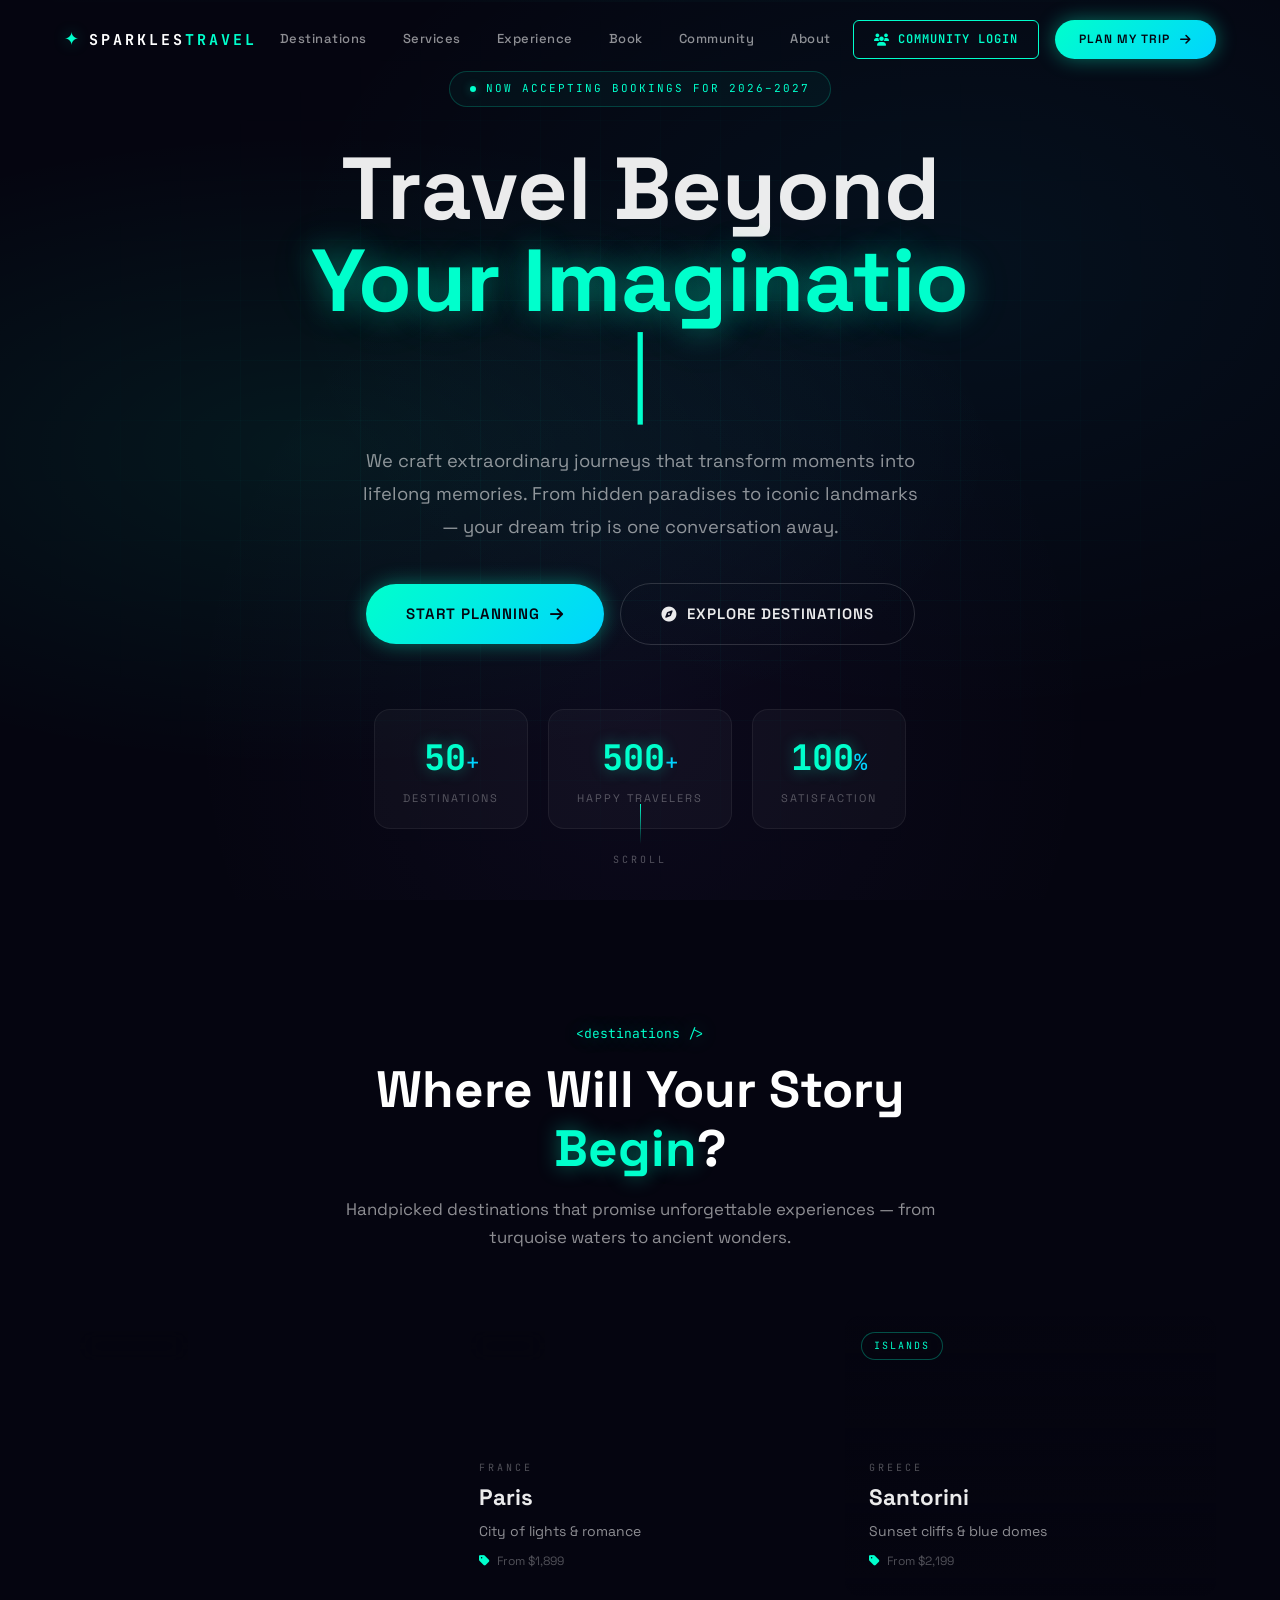
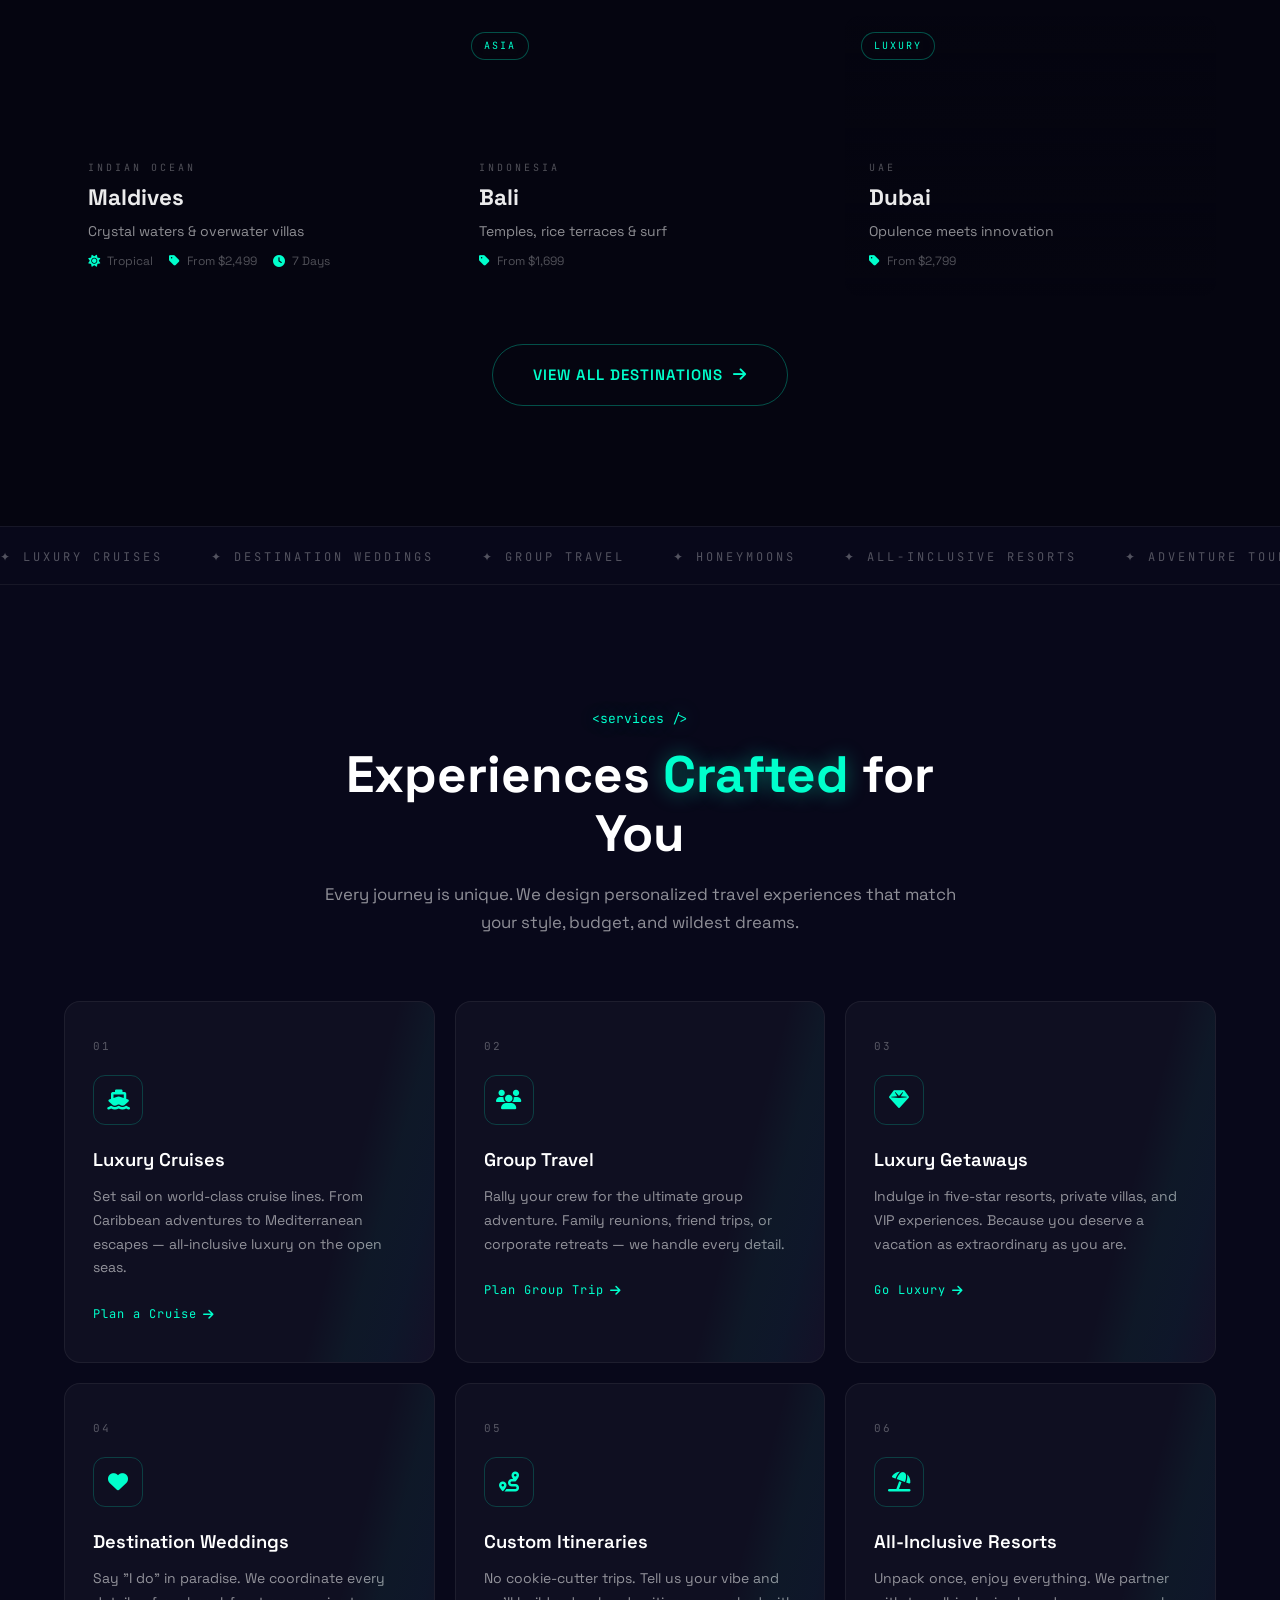
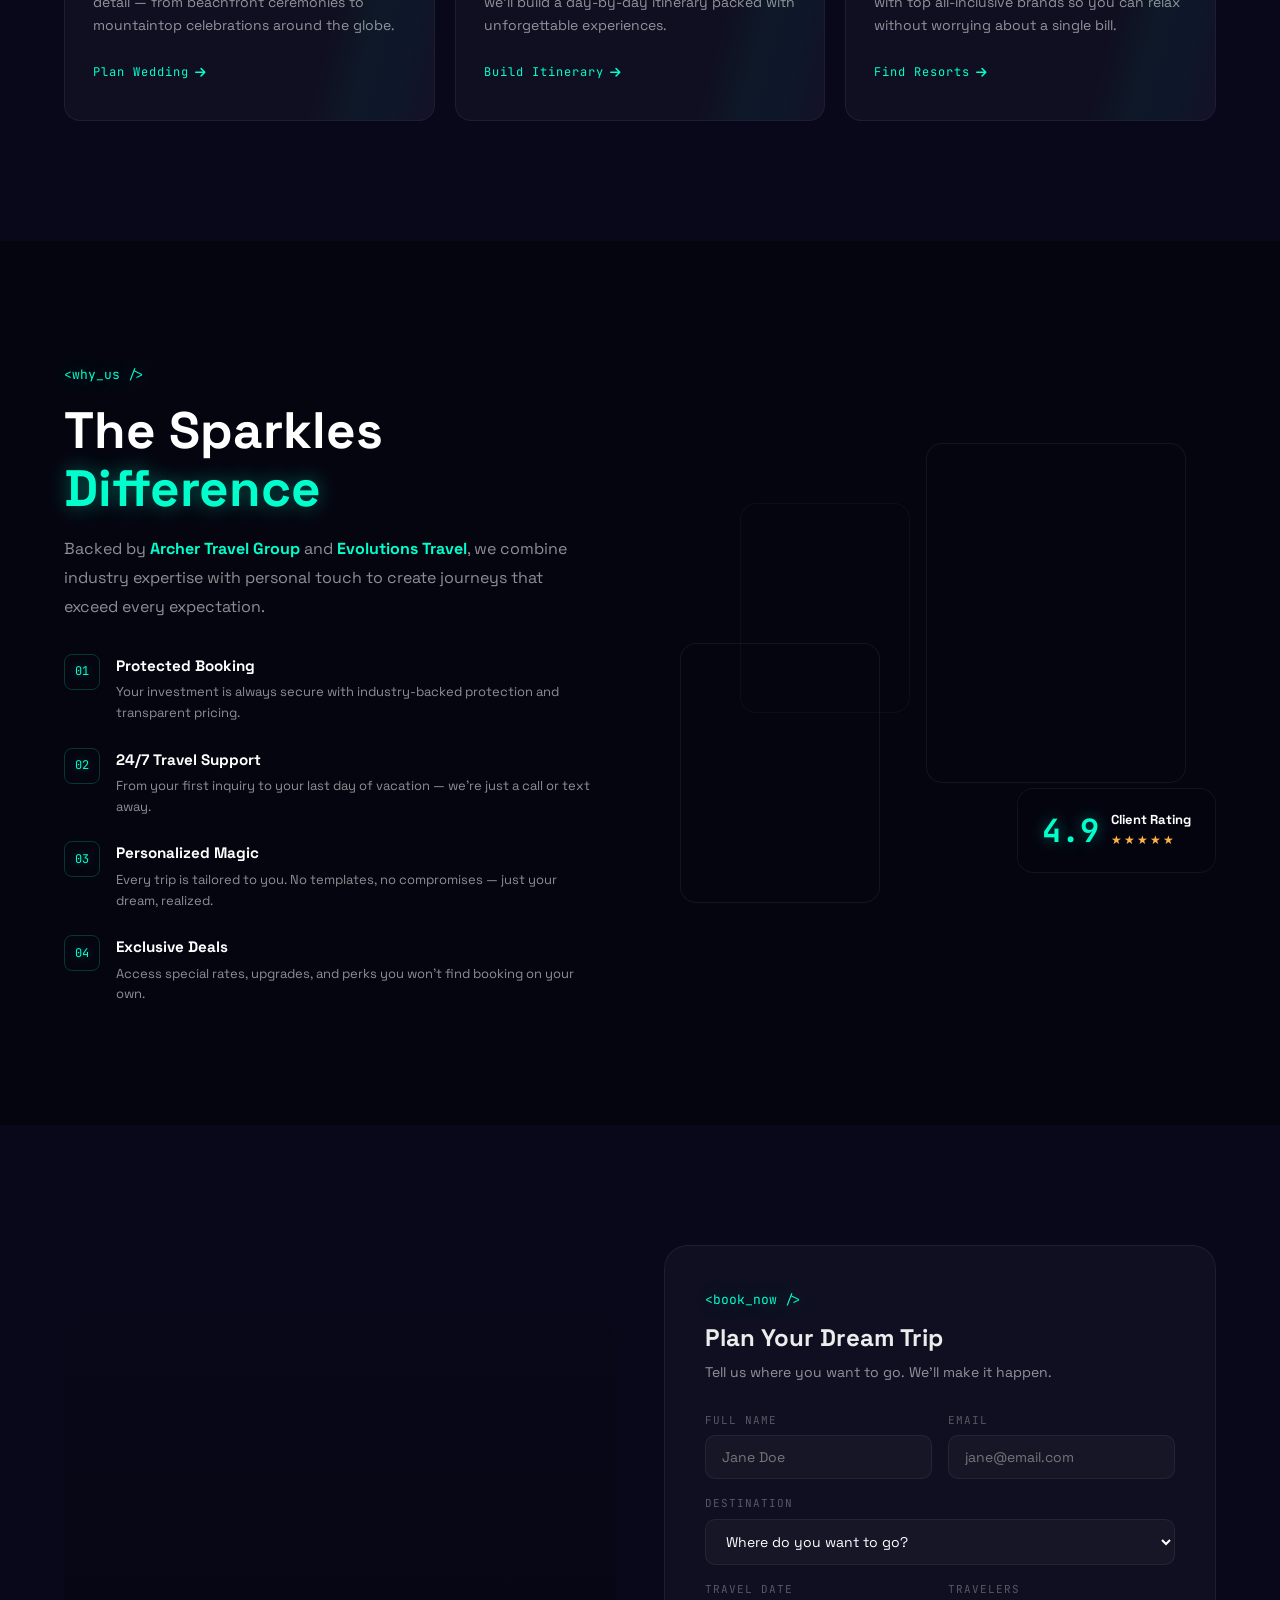
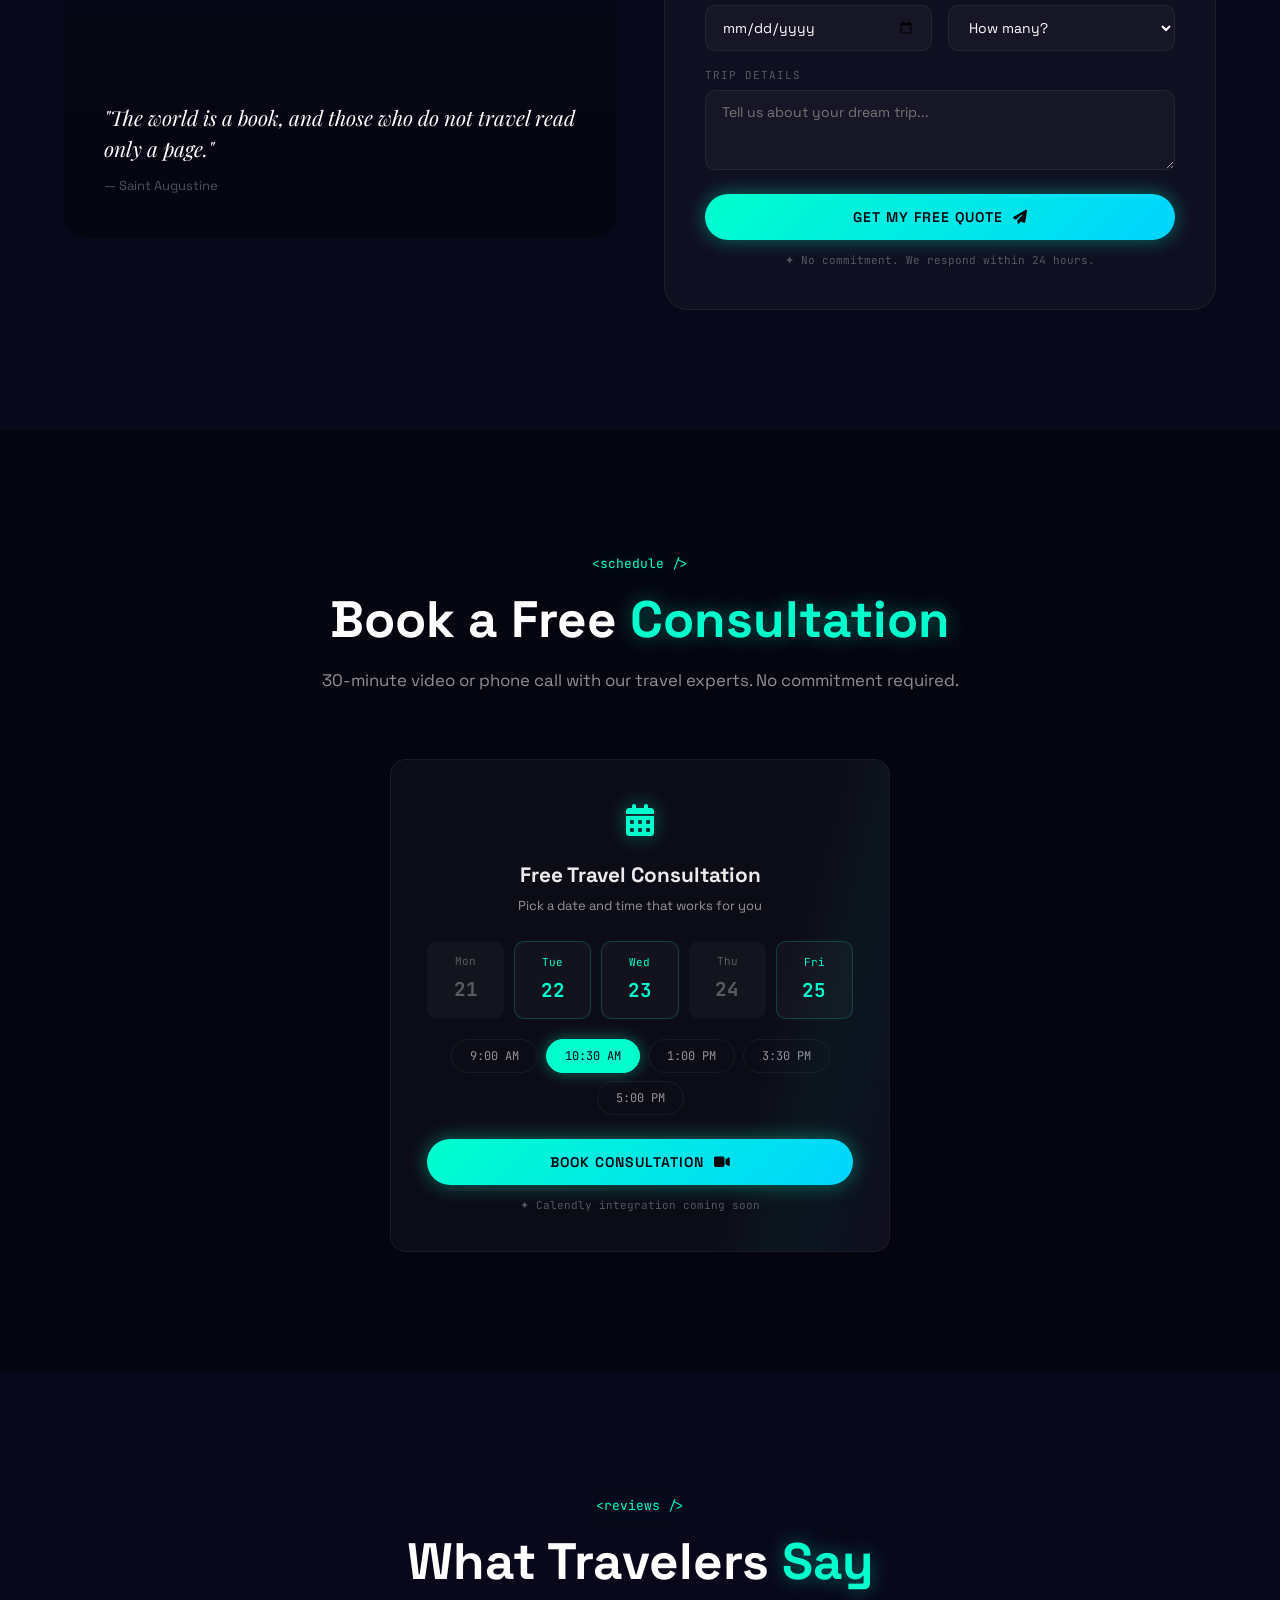
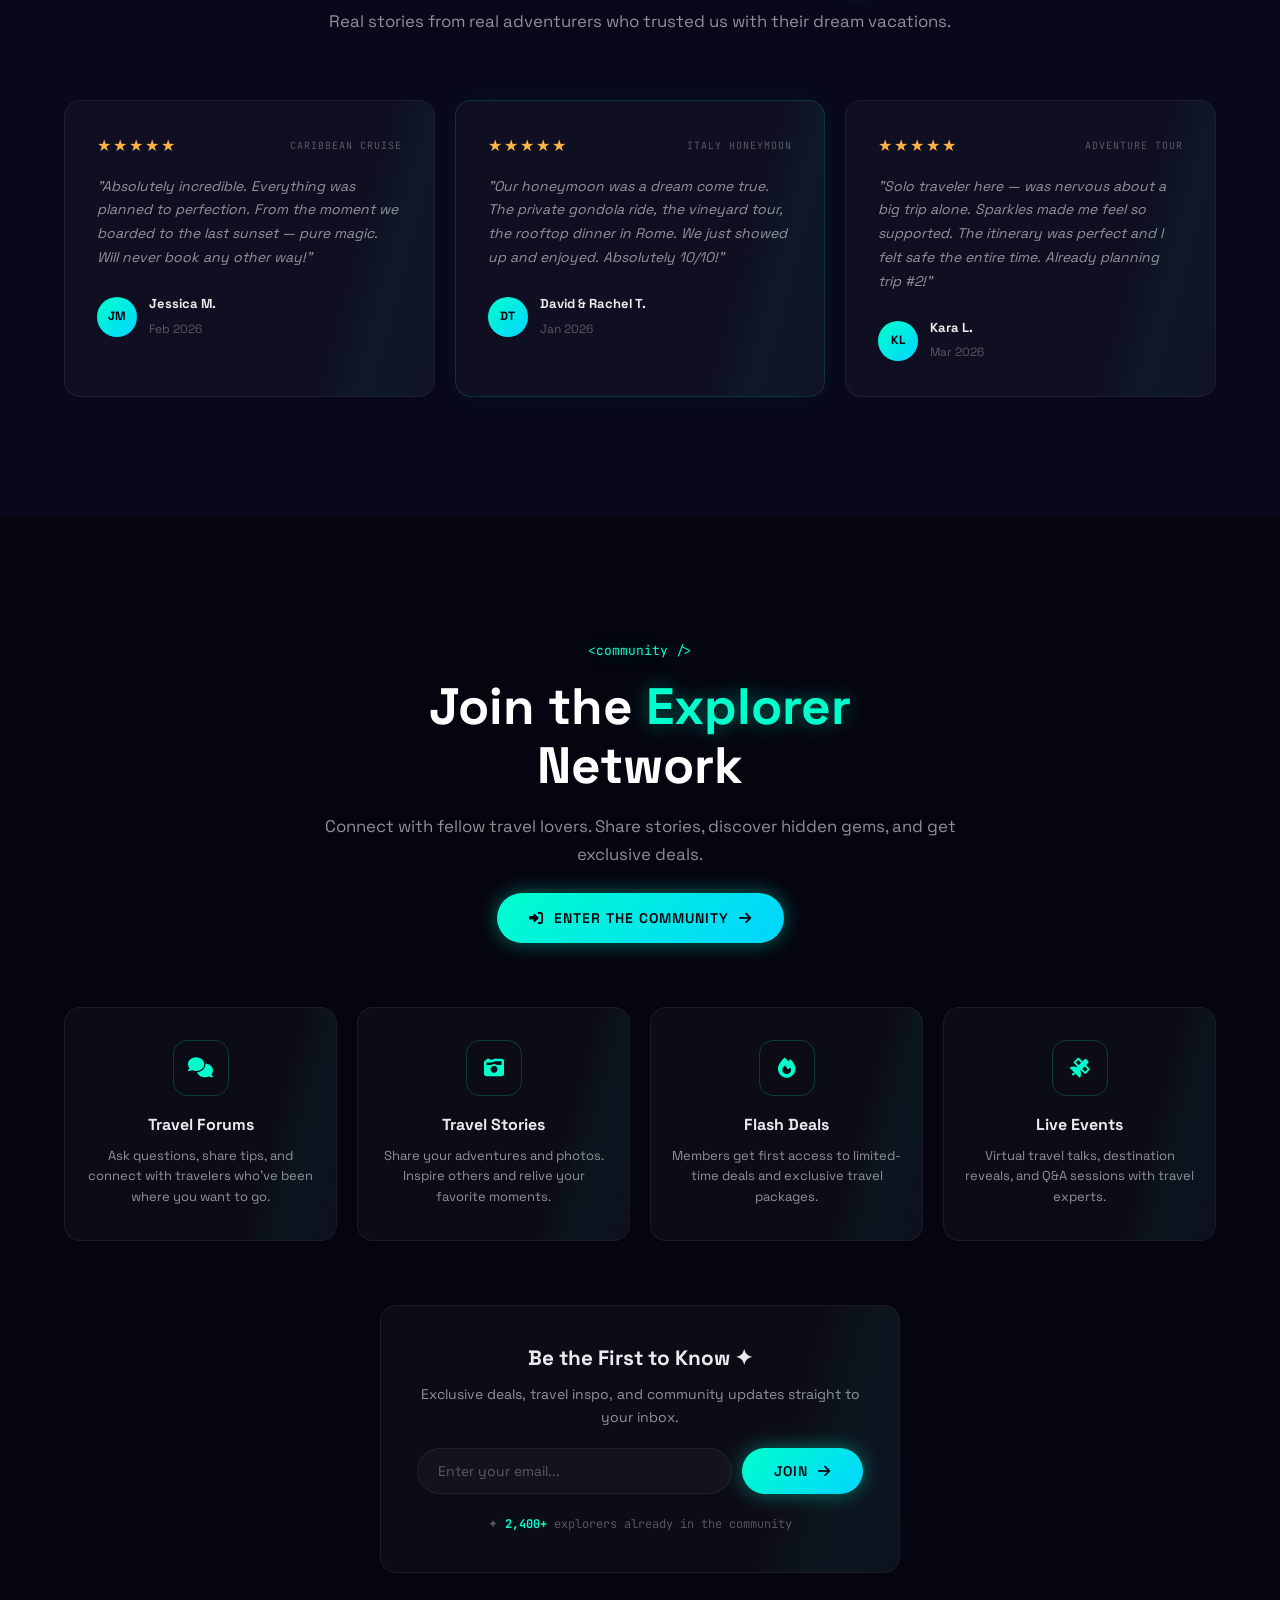
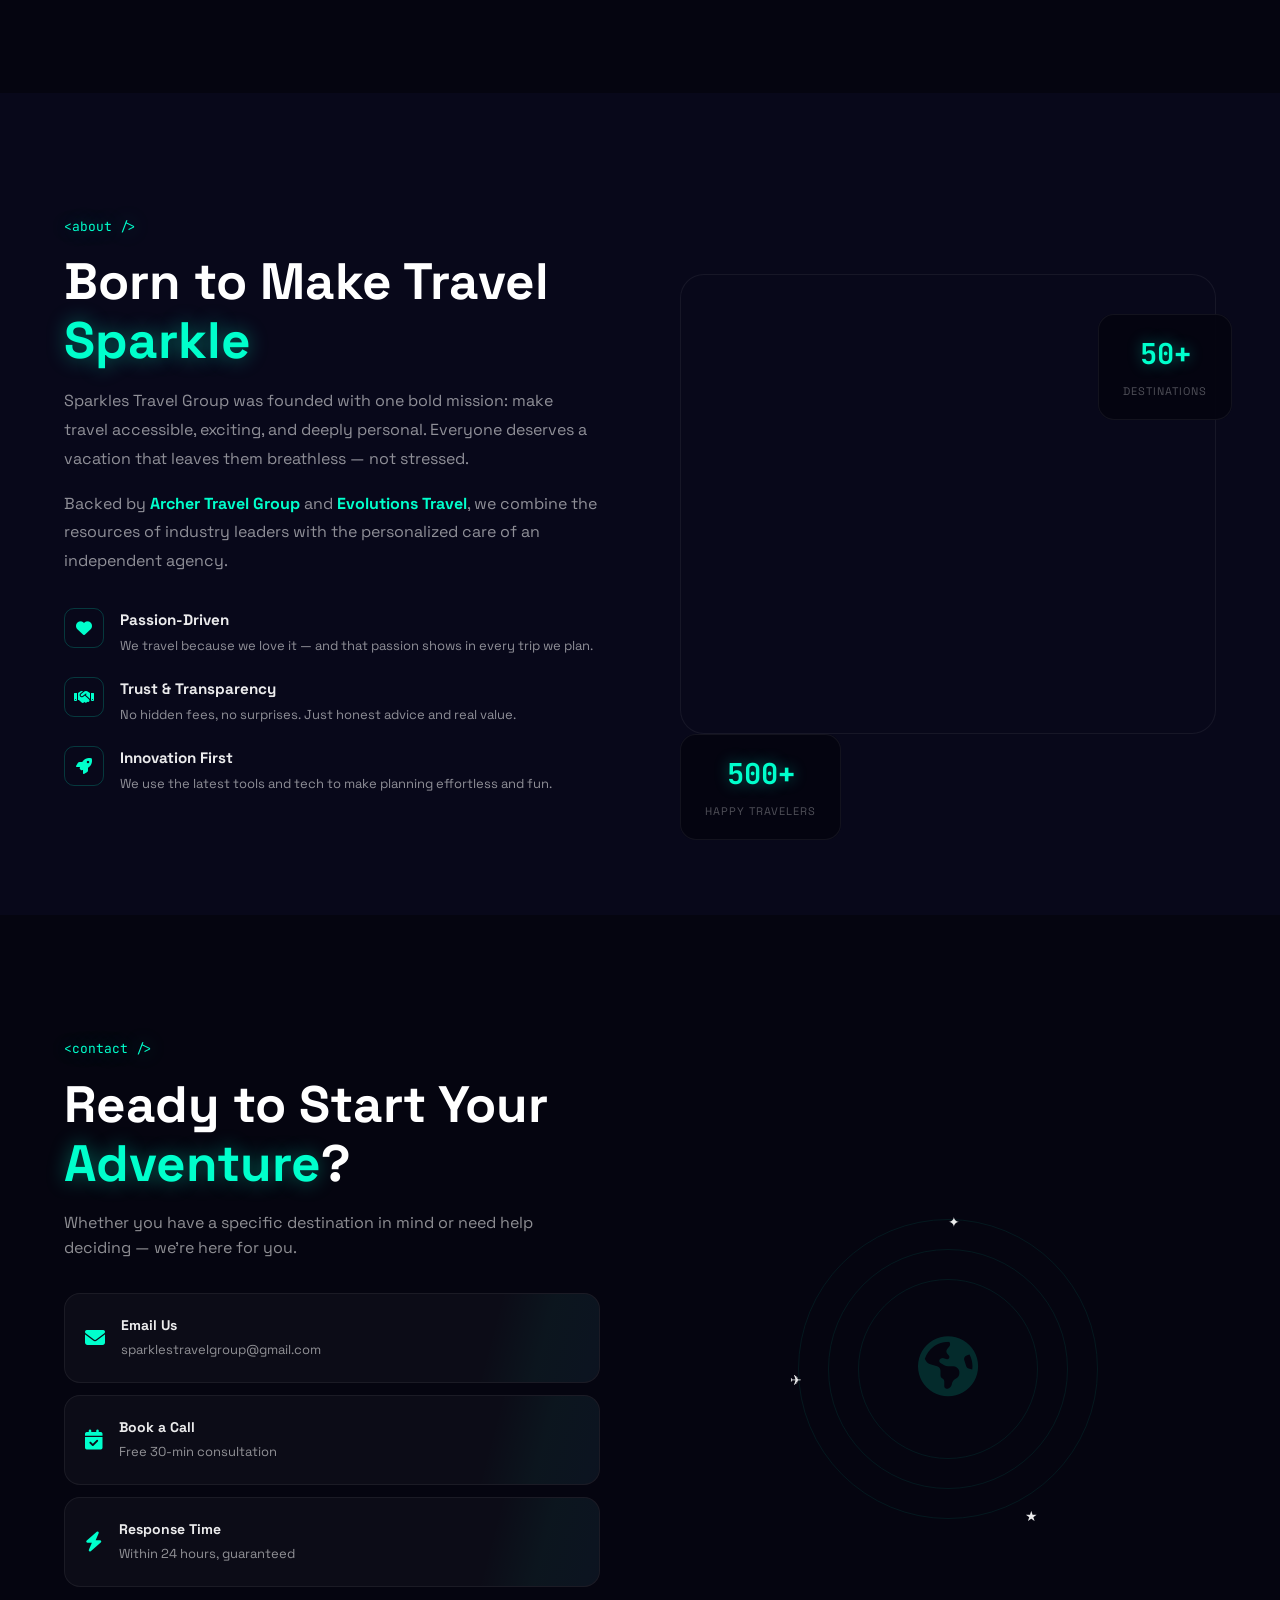
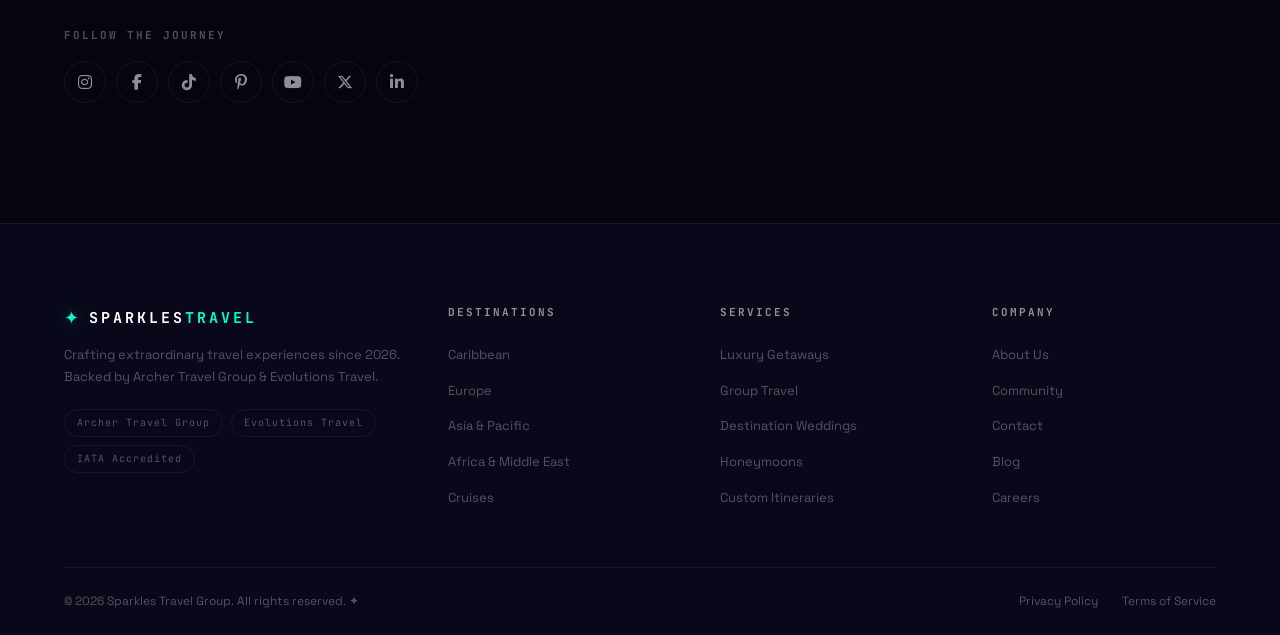
==== commit 3846bc8a: "Add Community Login link to navbar + community section → links to live community platform" ====
--- a/index.html
+++ b/index.html
@@ -50,6 +50,10 @@
                 <li><a href="#about" class="nav-link"><span class="nav-link-text">About</span></a></li>
             </ul>
             <div class="nav-actions">
+                <a href="https://sparkles-community-1b34c033.viktor.space" target="_blank" class="btn btn-ghost nav-community-login">
+                    <i class="fas fa-users"></i>
+                    <span>Community Login</span>
+                </a>
                 <a href="#booking" class="btn btn-neon nav-cta">
                     <span>Plan My Trip</span>
                     <i class="fas fa-arrow-right"></i>
@@ -553,6 +557,11 @@
                 <span class="section-tag">&lt;community /&gt;</span>
                 <h2 class="section-title">Join the <span class="text-glow">Explorer</span> Network</h2>
                 <p class="section-desc">Connect with fellow travel lovers. Share stories, discover hidden gems, and get exclusive deals.</p>
+                <a href="https://sparkles-community-1b34c033.viktor.space" target="_blank" class="btn btn-neon community-enter-btn" style="margin-top: 24px; display: inline-flex; align-items: center; gap: 10px; padding: 14px 32px; font-size: 14px;">
+                    <i class="fas fa-sign-in-alt"></i>
+                    <span>Enter the Community</span>
+                    <i class="fas fa-arrow-right"></i>
+                </a>
             </div>
 
             <div class="community-grid">
--- a/css/style.css
+++ b/css/style.css
@@ -222,6 +222,17 @@
 }
 .nav-link:hover, .nav-link.active { color: var(--neon-teal); background: rgba(0,255,204,0.05); }
 .nav-actions { display: flex; align-items: center; gap: 16px; }
+.nav-community-login {
+    padding: 9px 20px; font-size: 12px; border: 1px solid var(--neon-teal);
+    color: var(--neon-teal); background: transparent; border-radius: 6px;
+    display: flex; align-items: center; gap: 8px; text-decoration: none;
+    font-family: 'JetBrains Mono', monospace; text-transform: uppercase; letter-spacing: 1px;
+    transition: all 0.3s ease;
+}
+.nav-community-login:hover {
+    background: rgba(0, 255, 204, 0.1); box-shadow: 0 0 20px rgba(0, 255, 204, 0.2);
+    color: #fff;
+}
 .nav-cta { padding: 10px 24px; font-size: 12px; }
 .nav-toggle { display: none; flex-direction: column; gap: 5px; background: none; border: none; cursor: pointer; }
 .nav-toggle span { width: 22px; height: 1.5px; background: var(--white); border-radius: 2px; transition: var(--transition); }
@@ -733,6 +744,7 @@
     .nav-menu.active { right: 0; }
     .nav-toggle { display: flex; }
     .nav-cta { display: none; }
+    .nav-community-login { display: none; }
     .hero-title { font-size: clamp(2.5rem, 8vw, 4rem); }
     .hero-cta { flex-direction: column; }
     .hero-stats { flex-direction: column; gap: 12px; }
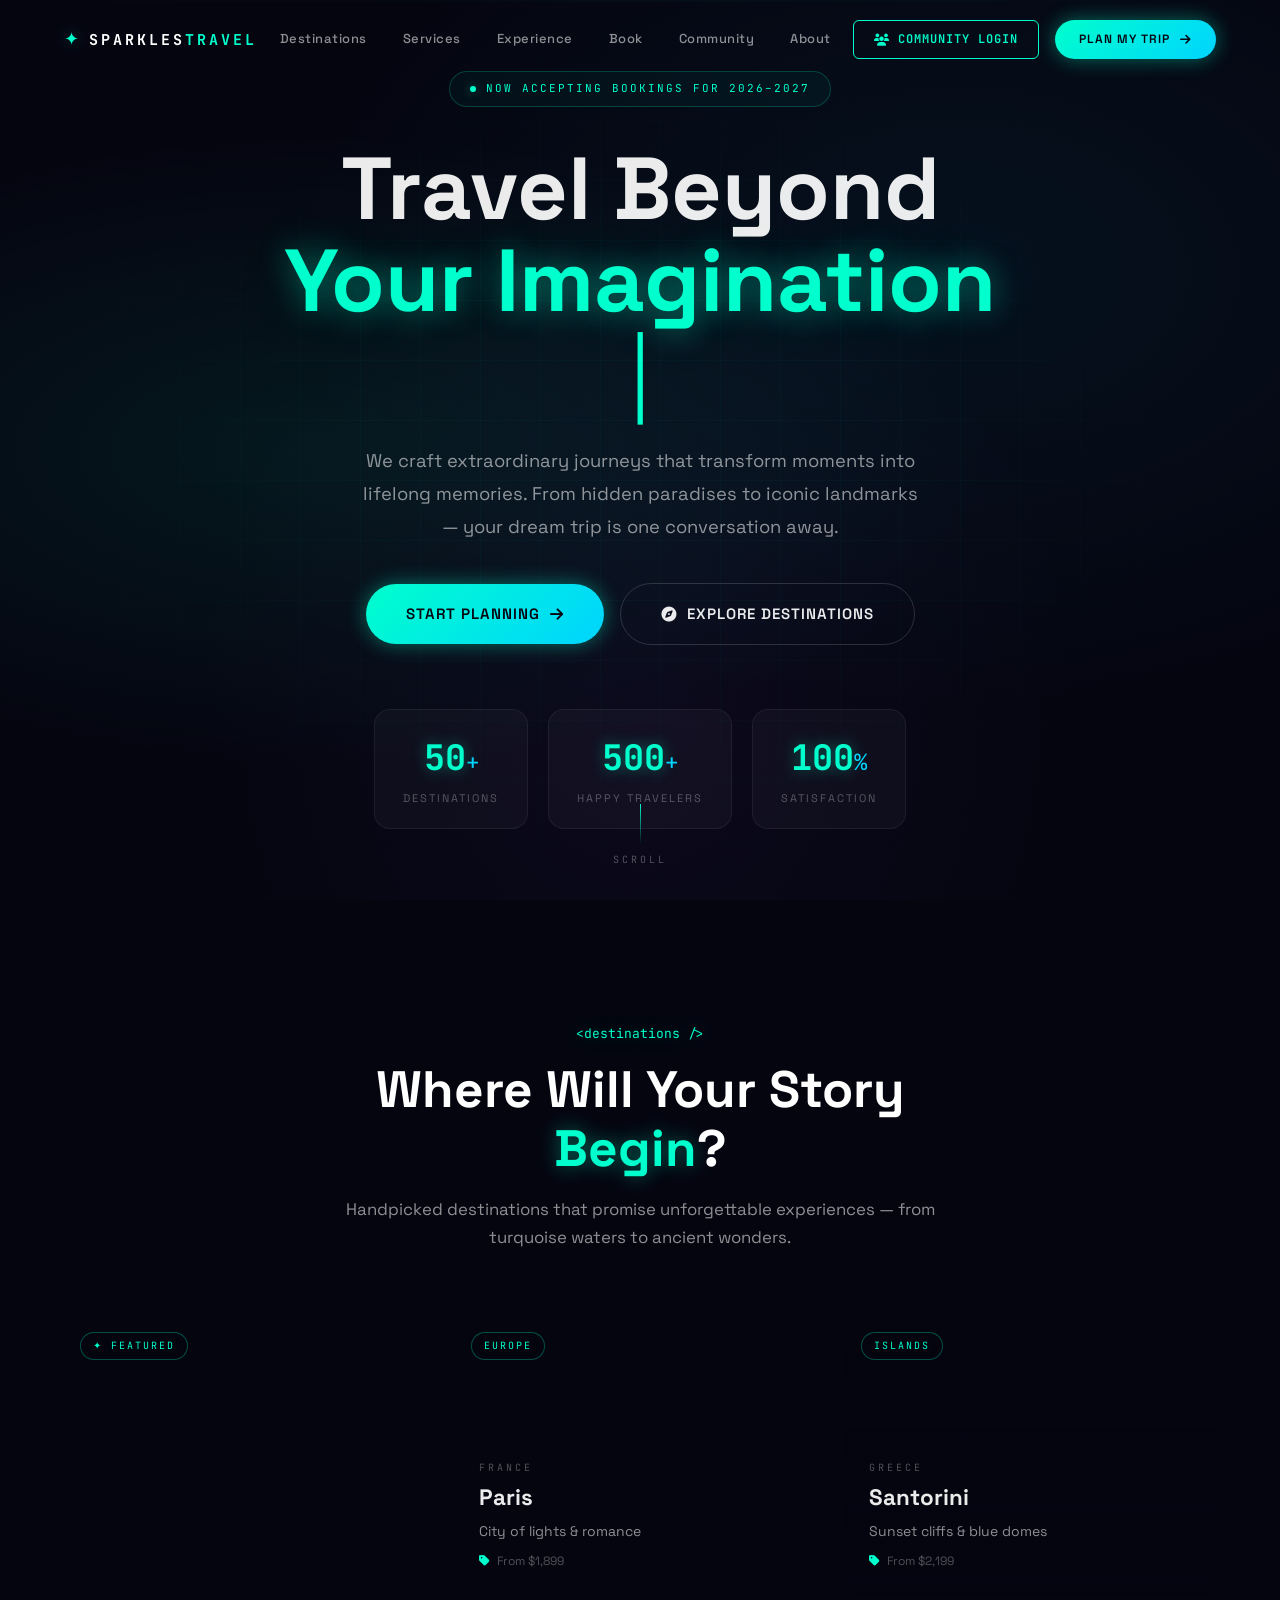
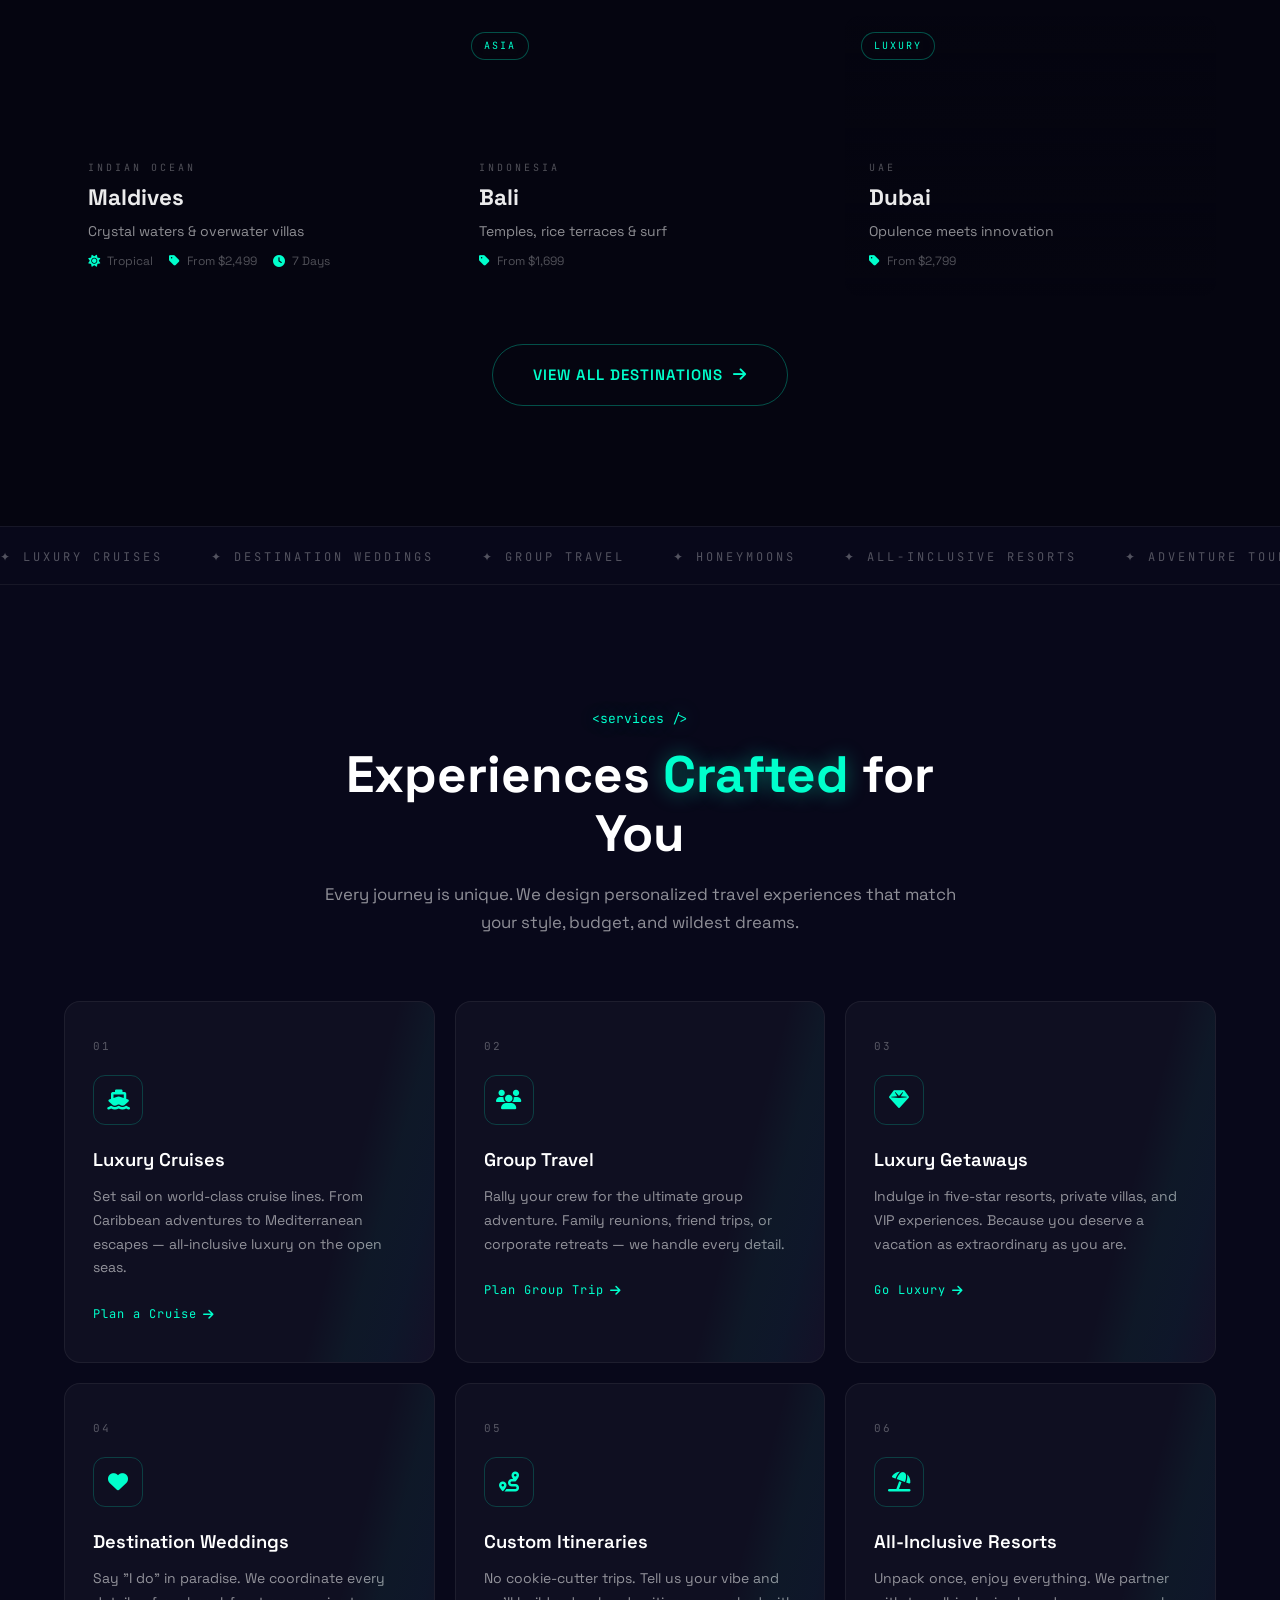
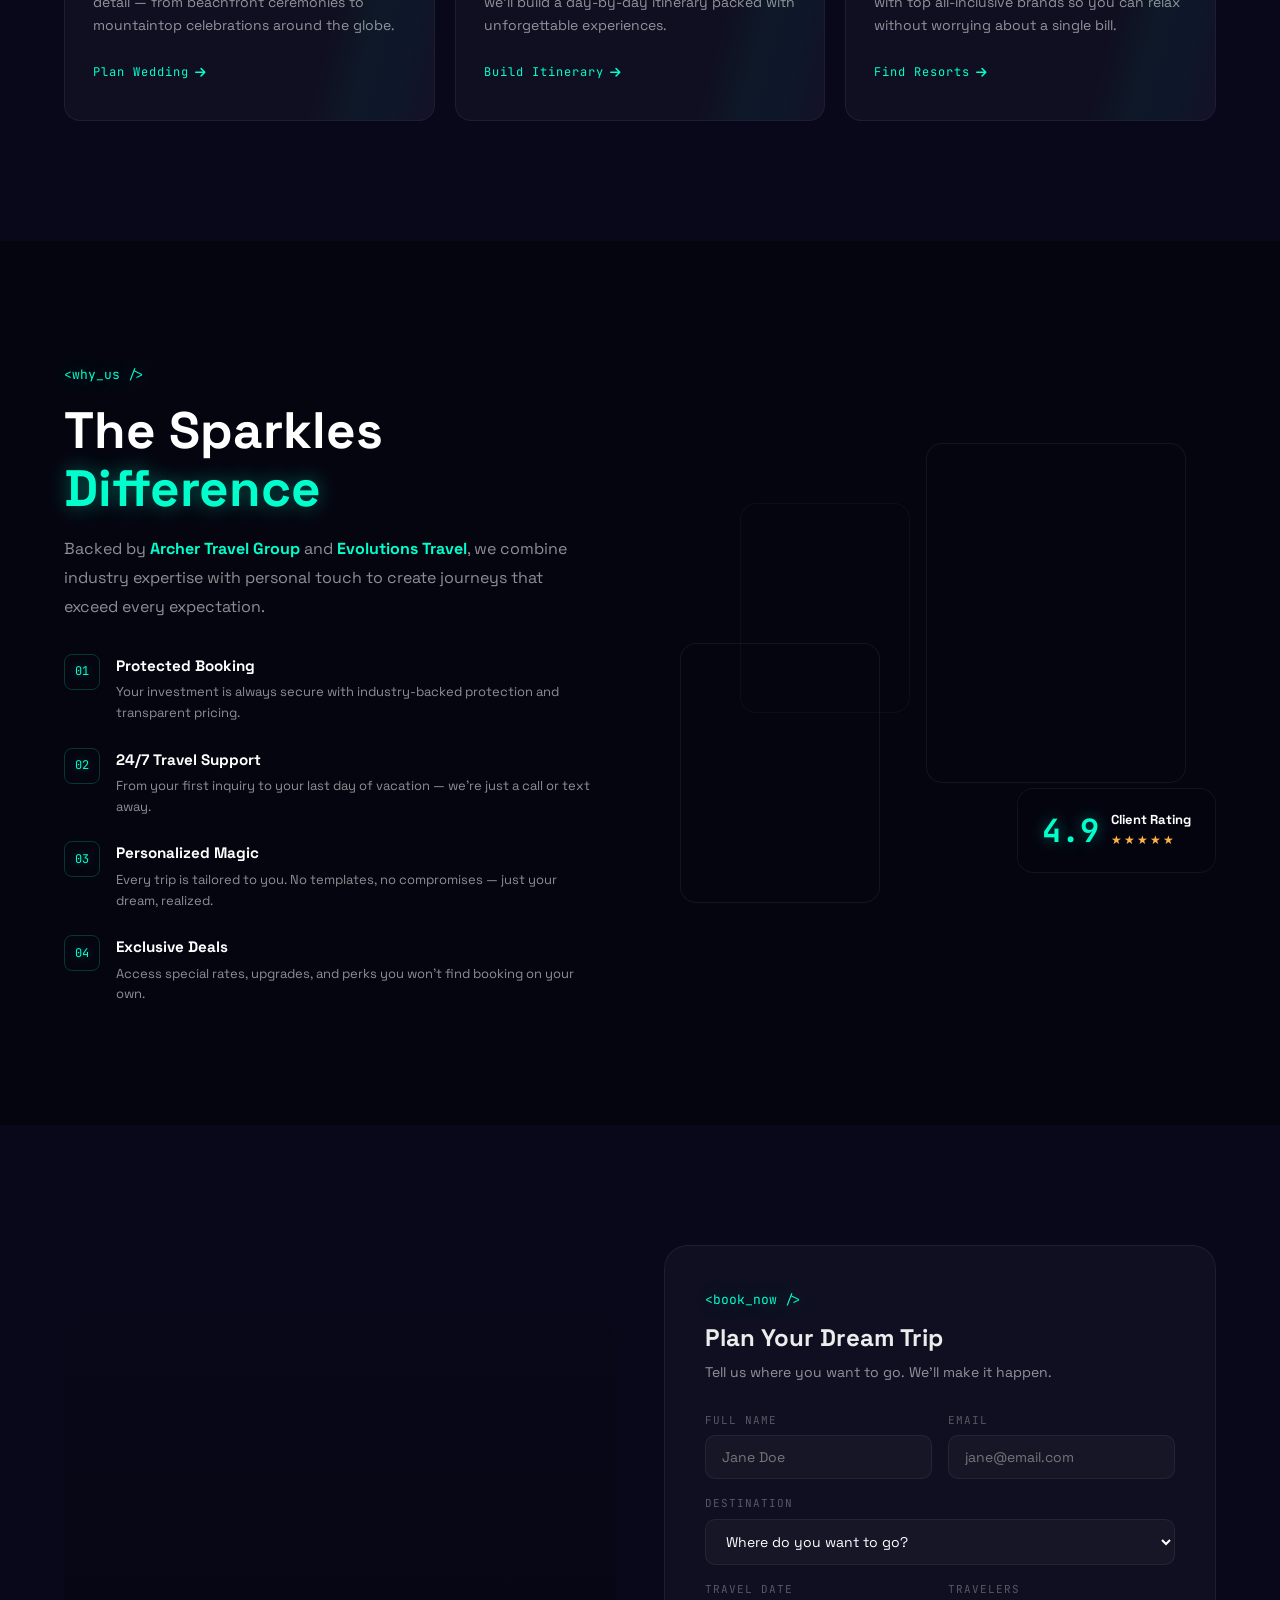
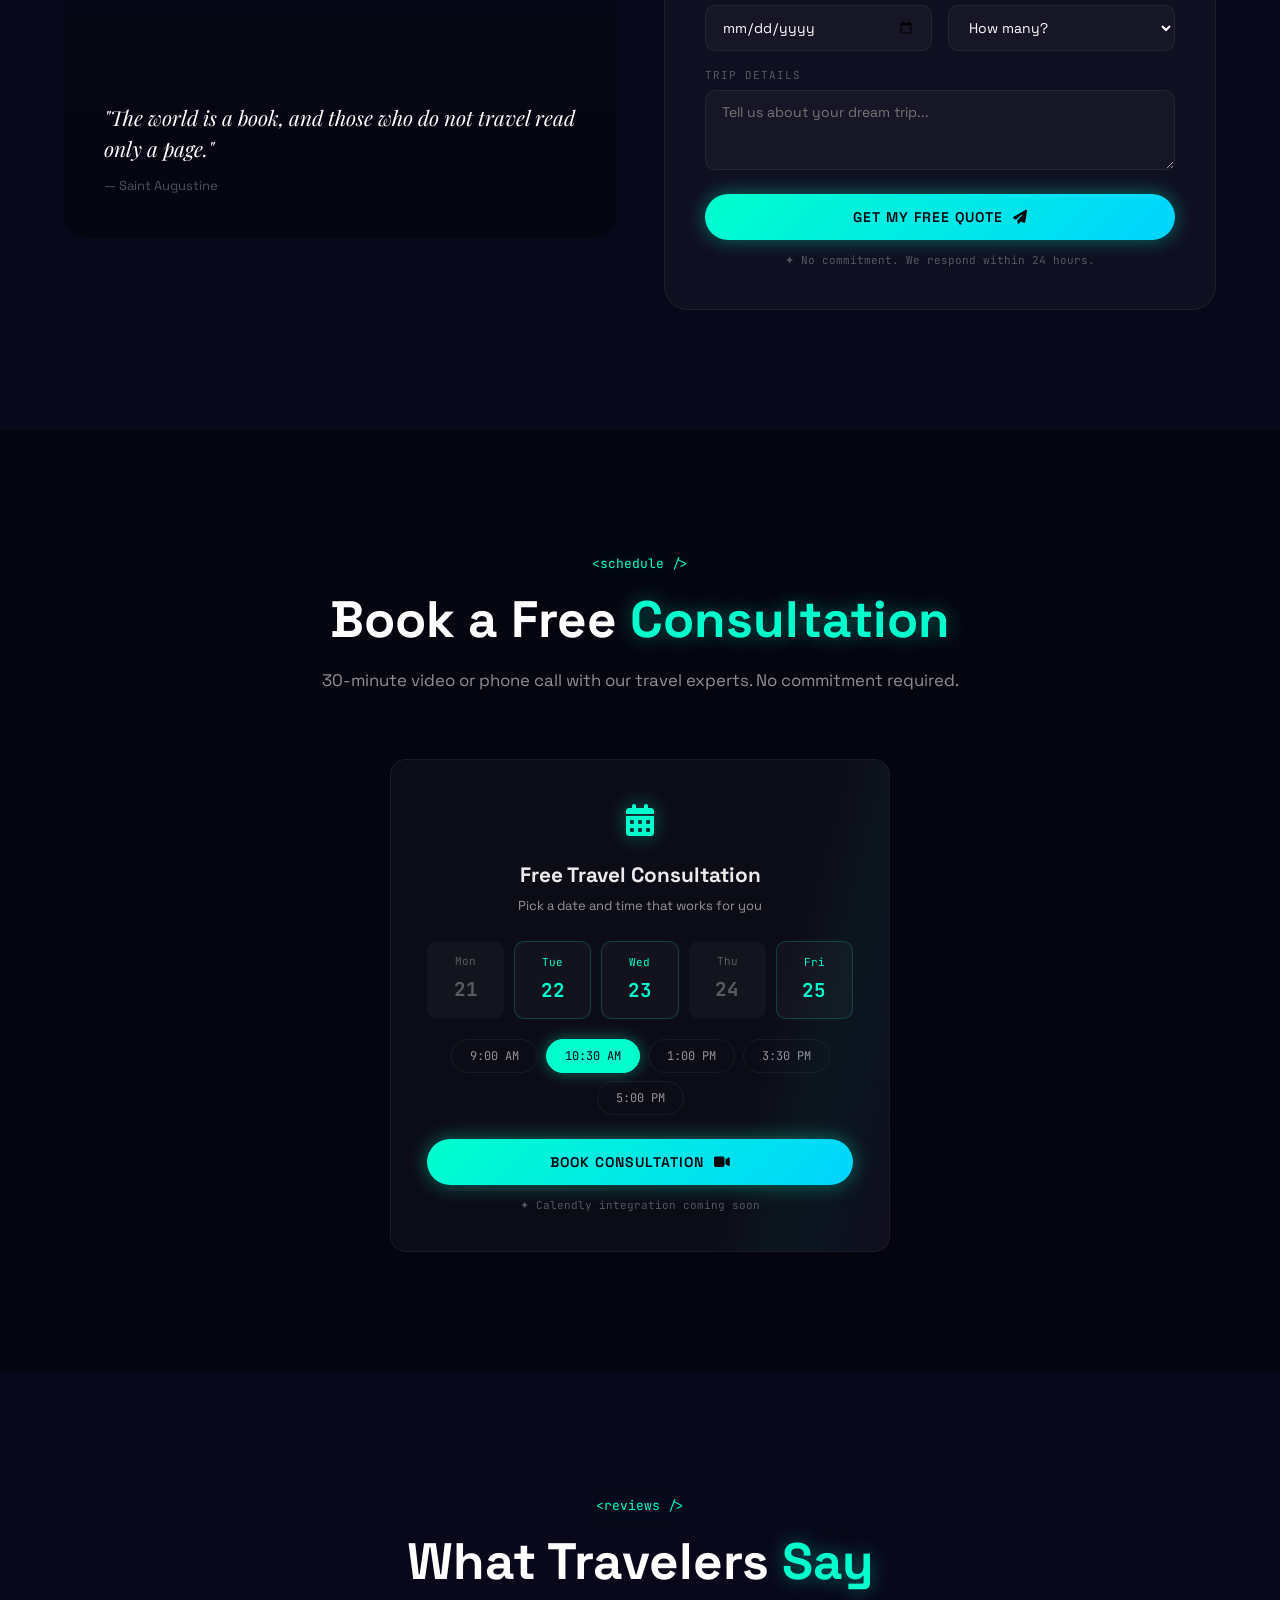
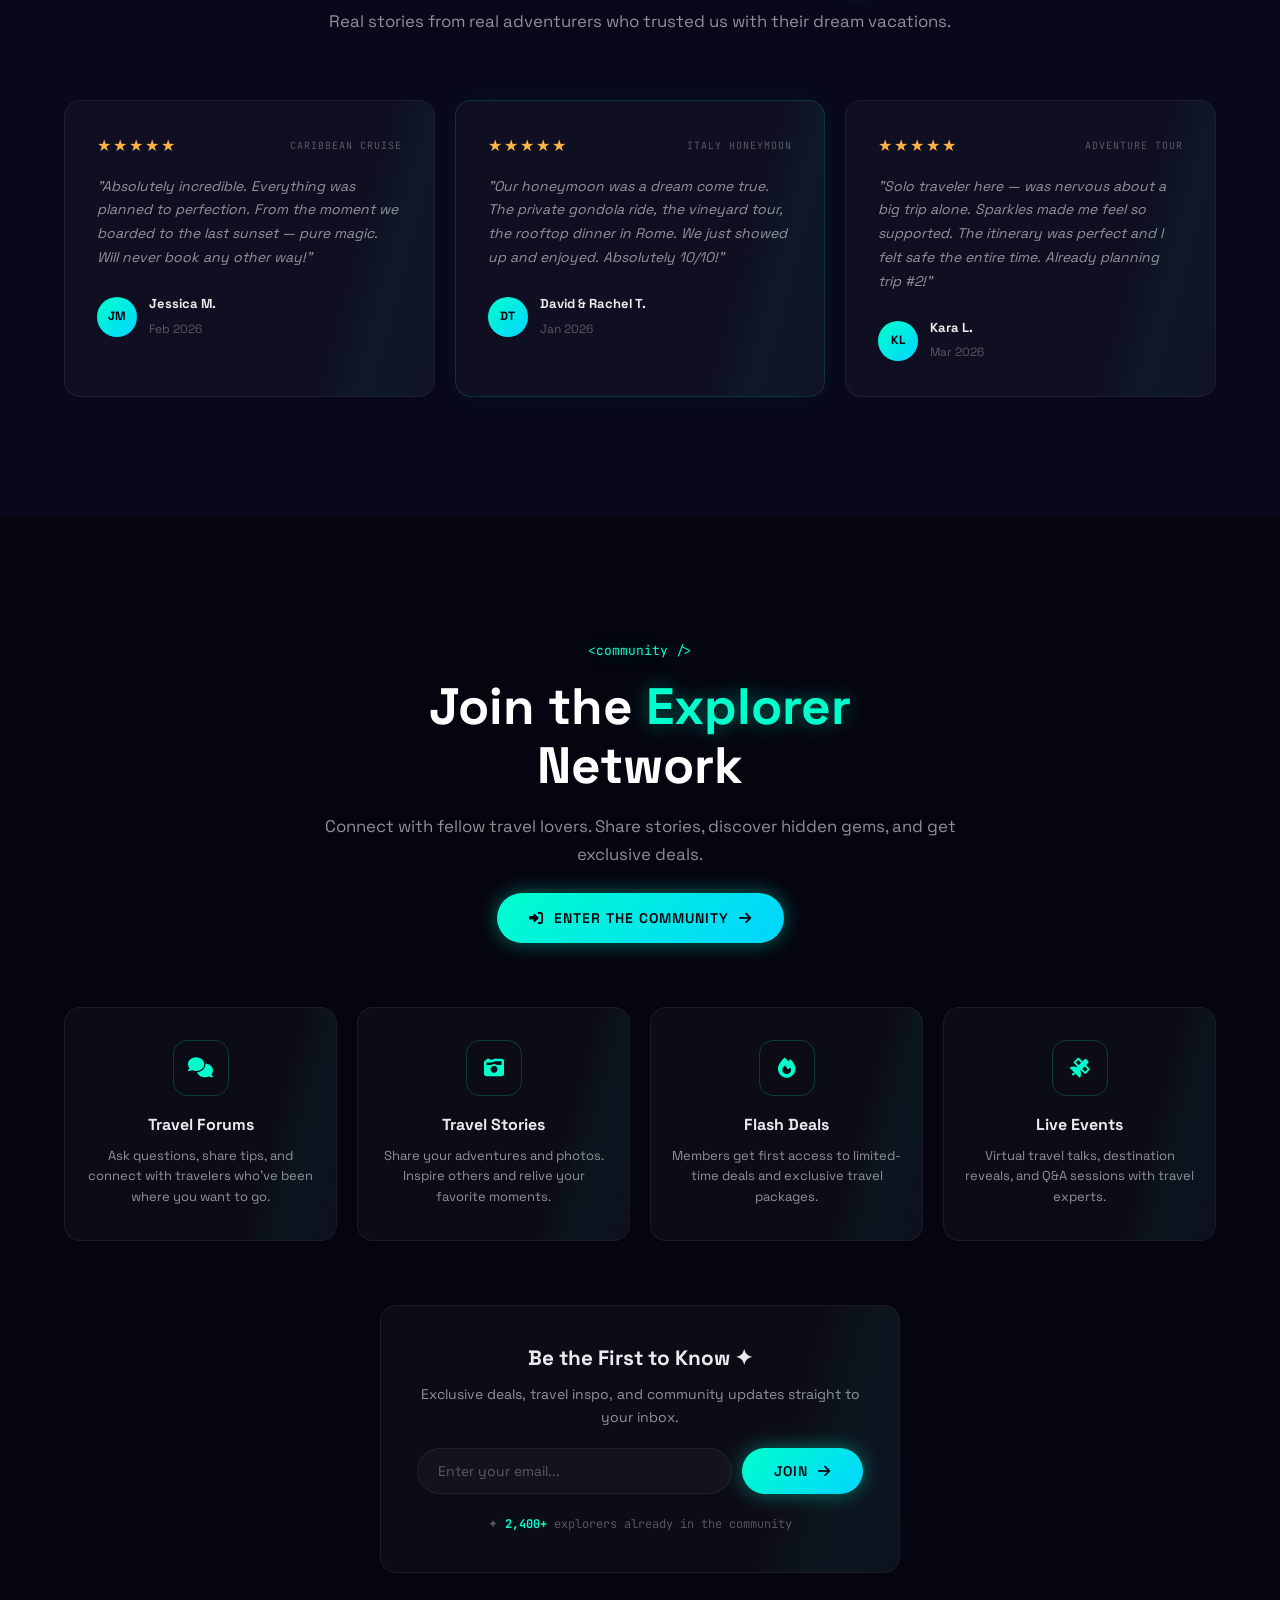
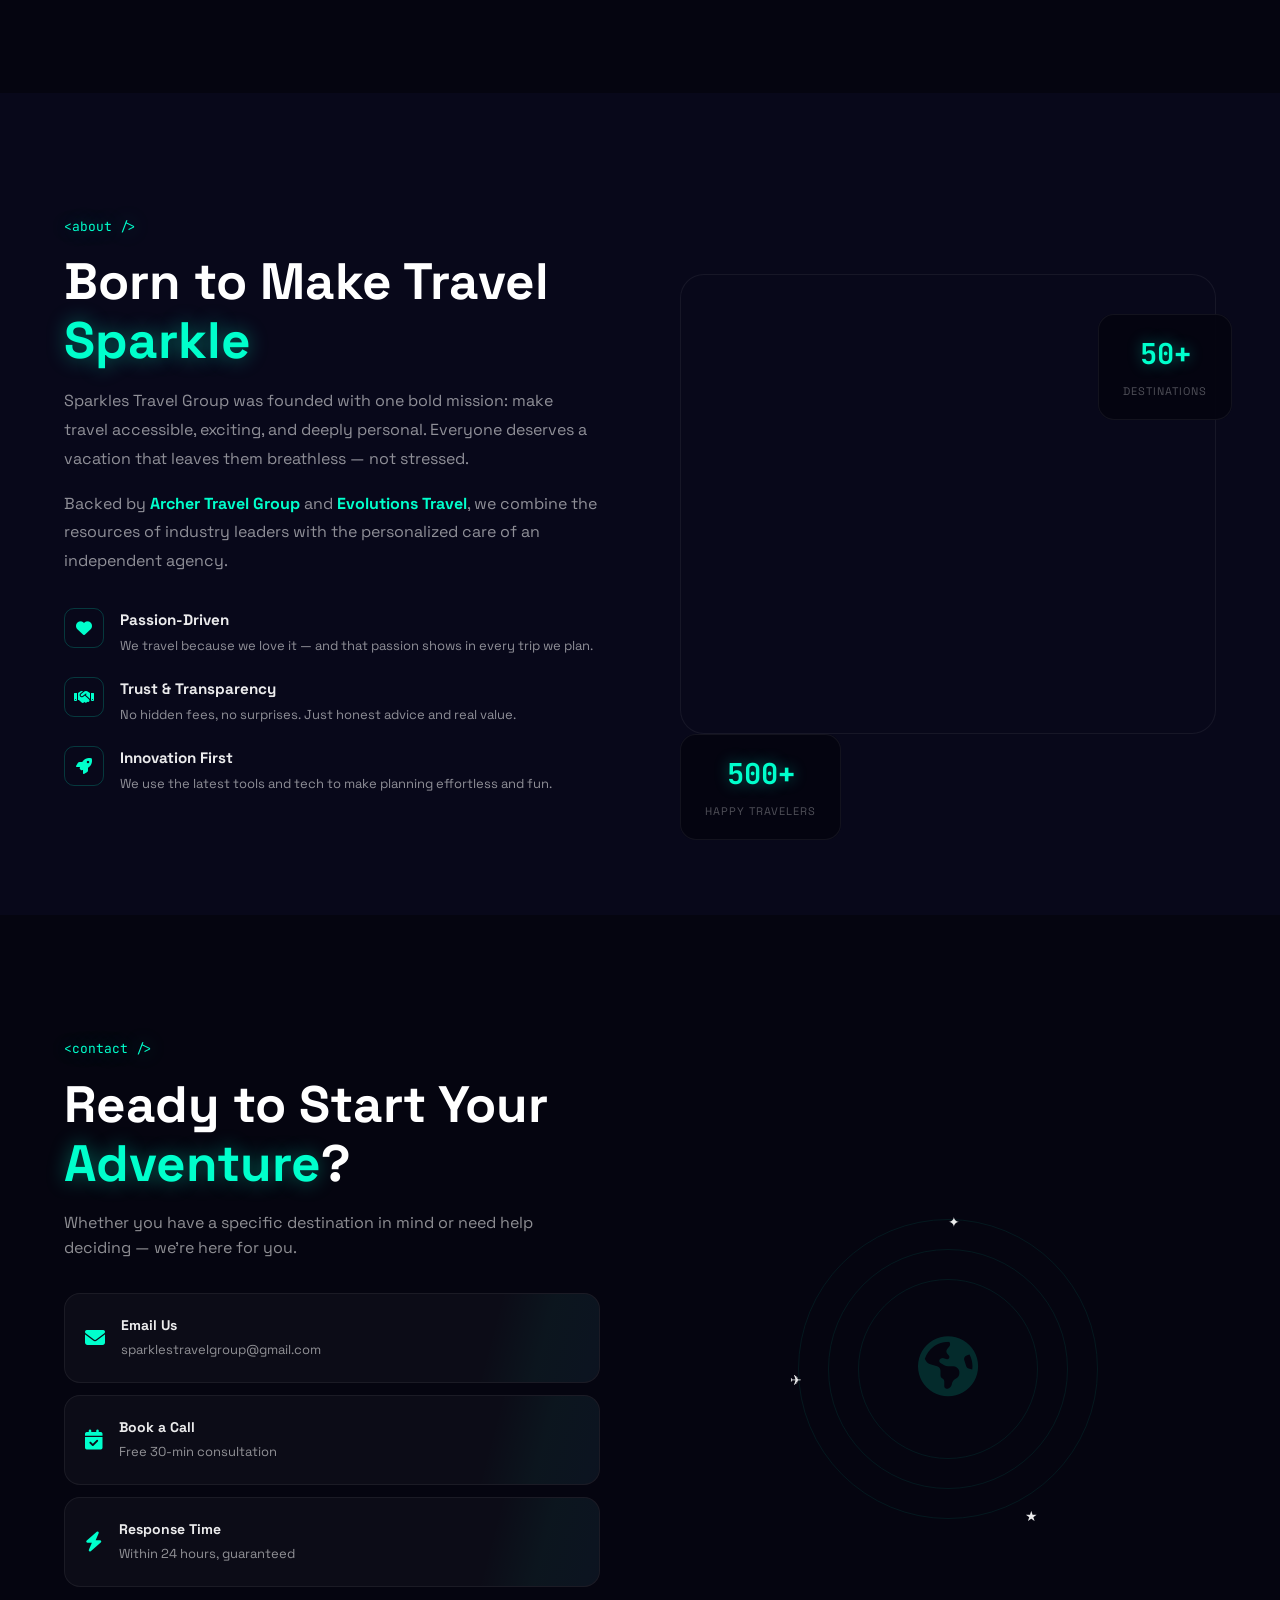
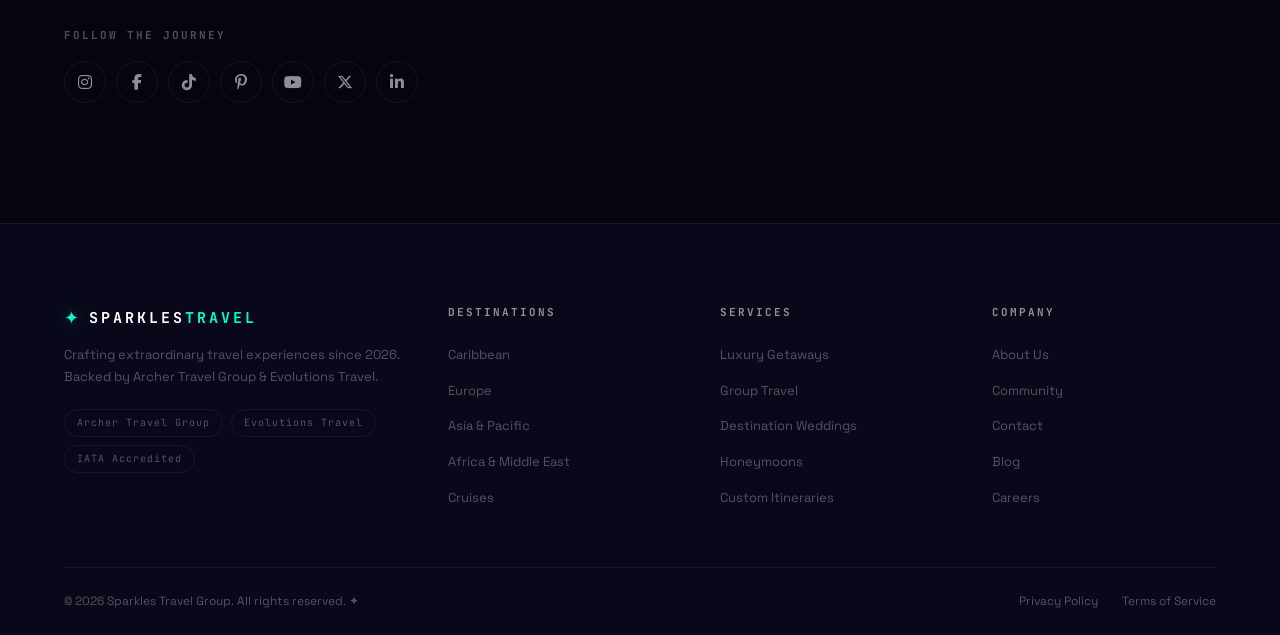
==== commit 4c985a0d: "Add V5 Community Platform & update community links" ====
--- a/index.html
+++ b/index.html
@@ -50,7 +50,7 @@
                 <li><a href="#about" class="nav-link"><span class="nav-link-text">About</span></a></li>
             </ul>
             <div class="nav-actions">
-                <a href="https://sparkles-community-1b34c033.viktor.space" target="_blank" class="btn btn-ghost nav-community-login">
+                <a href="community/"  target="_blank" class="btn btn-ghost nav-community-login">
                     <i class="fas fa-users"></i>
                     <span>Community Login</span>
                 </a>
@@ -557,7 +557,7 @@
                 <span class="section-tag">&lt;community /&gt;</span>
                 <h2 class="section-title">Join the <span class="text-glow">Explorer</span> Network</h2>
                 <p class="section-desc">Connect with fellow travel lovers. Share stories, discover hidden gems, and get exclusive deals.</p>
-                <a href="https://sparkles-community-1b34c033.viktor.space" target="_blank" class="btn btn-neon community-enter-btn" style="margin-top: 24px; display: inline-flex; align-items: center; gap: 10px; padding: 14px 32px; font-size: 14px;">
+                <a href="community/"  target="_blank" class="btn btn-neon community-enter-btn" style="margin-top: 24px; display: inline-flex; align-items: center; gap: 10px; padding: 14px 32px; font-size: 14px;">
                     <i class="fas fa-sign-in-alt"></i>
                     <span>Enter the Community</span>
                     <i class="fas fa-arrow-right"></i>
